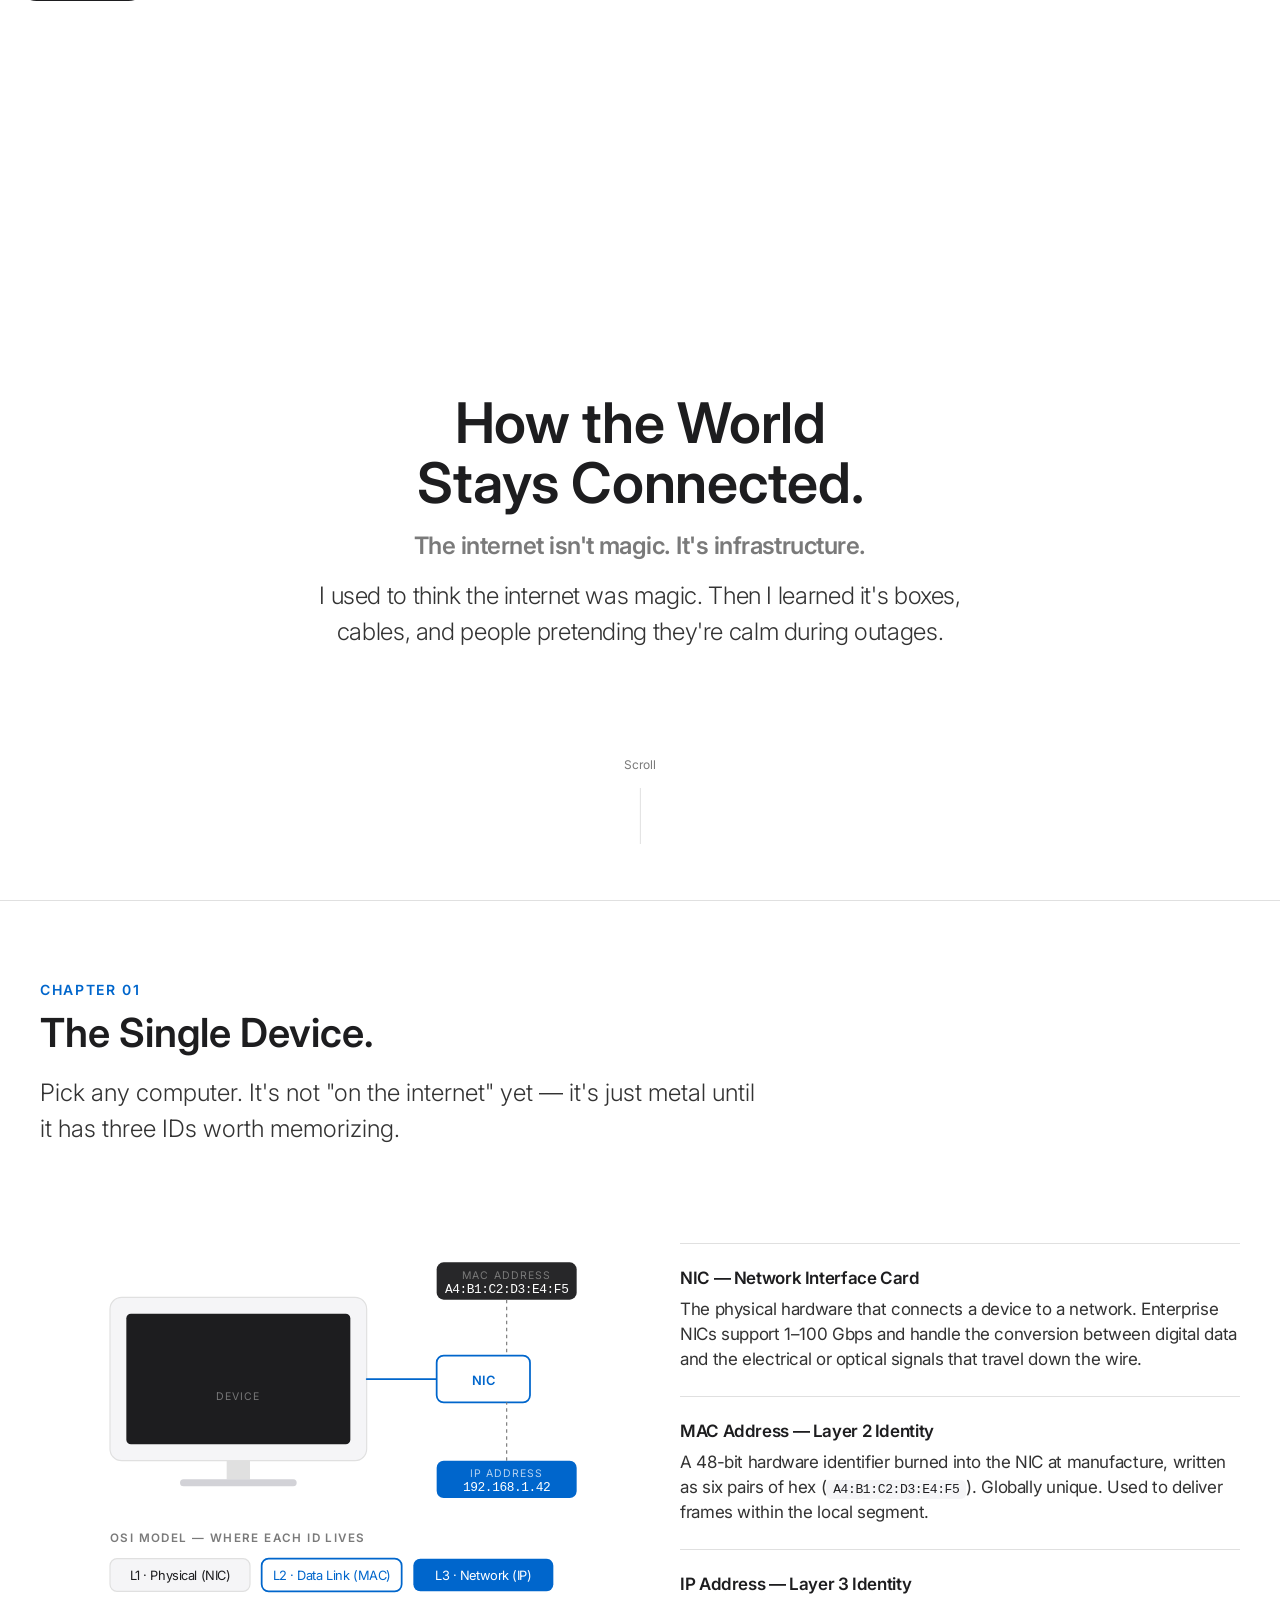
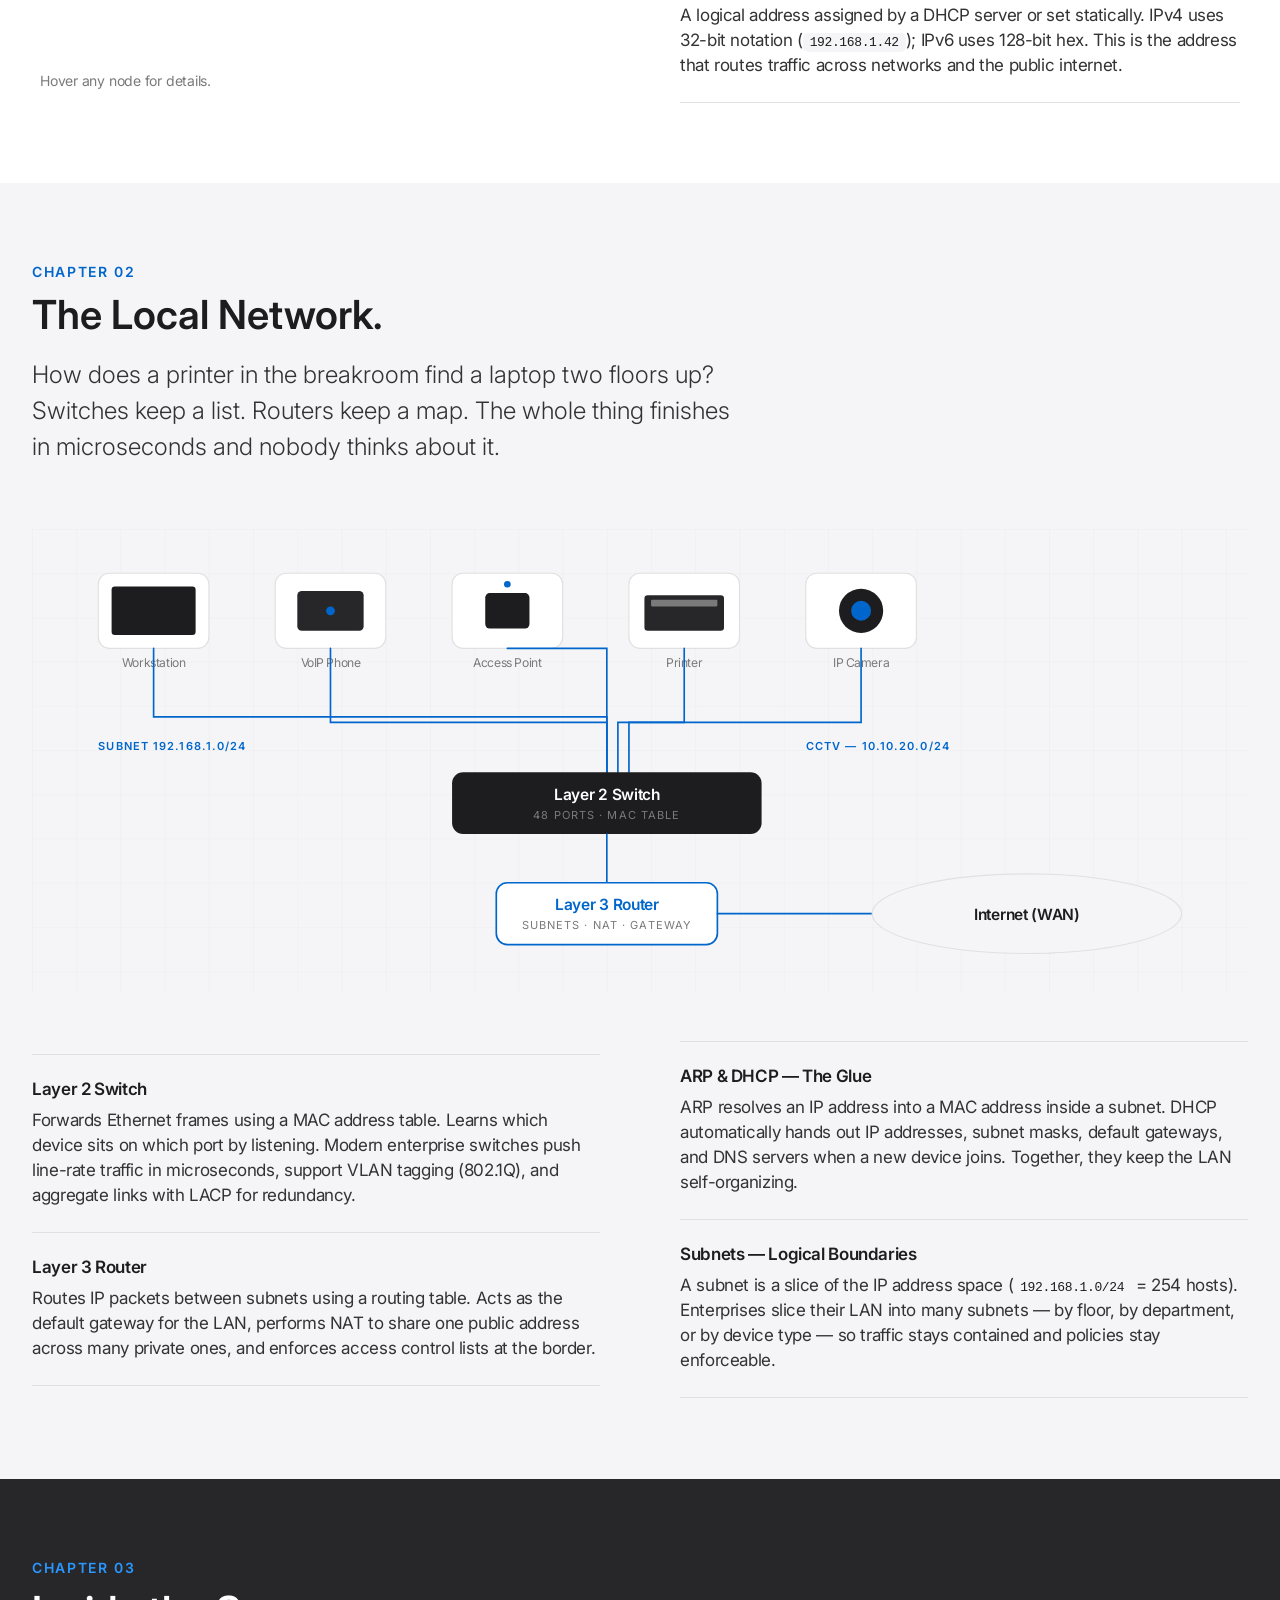
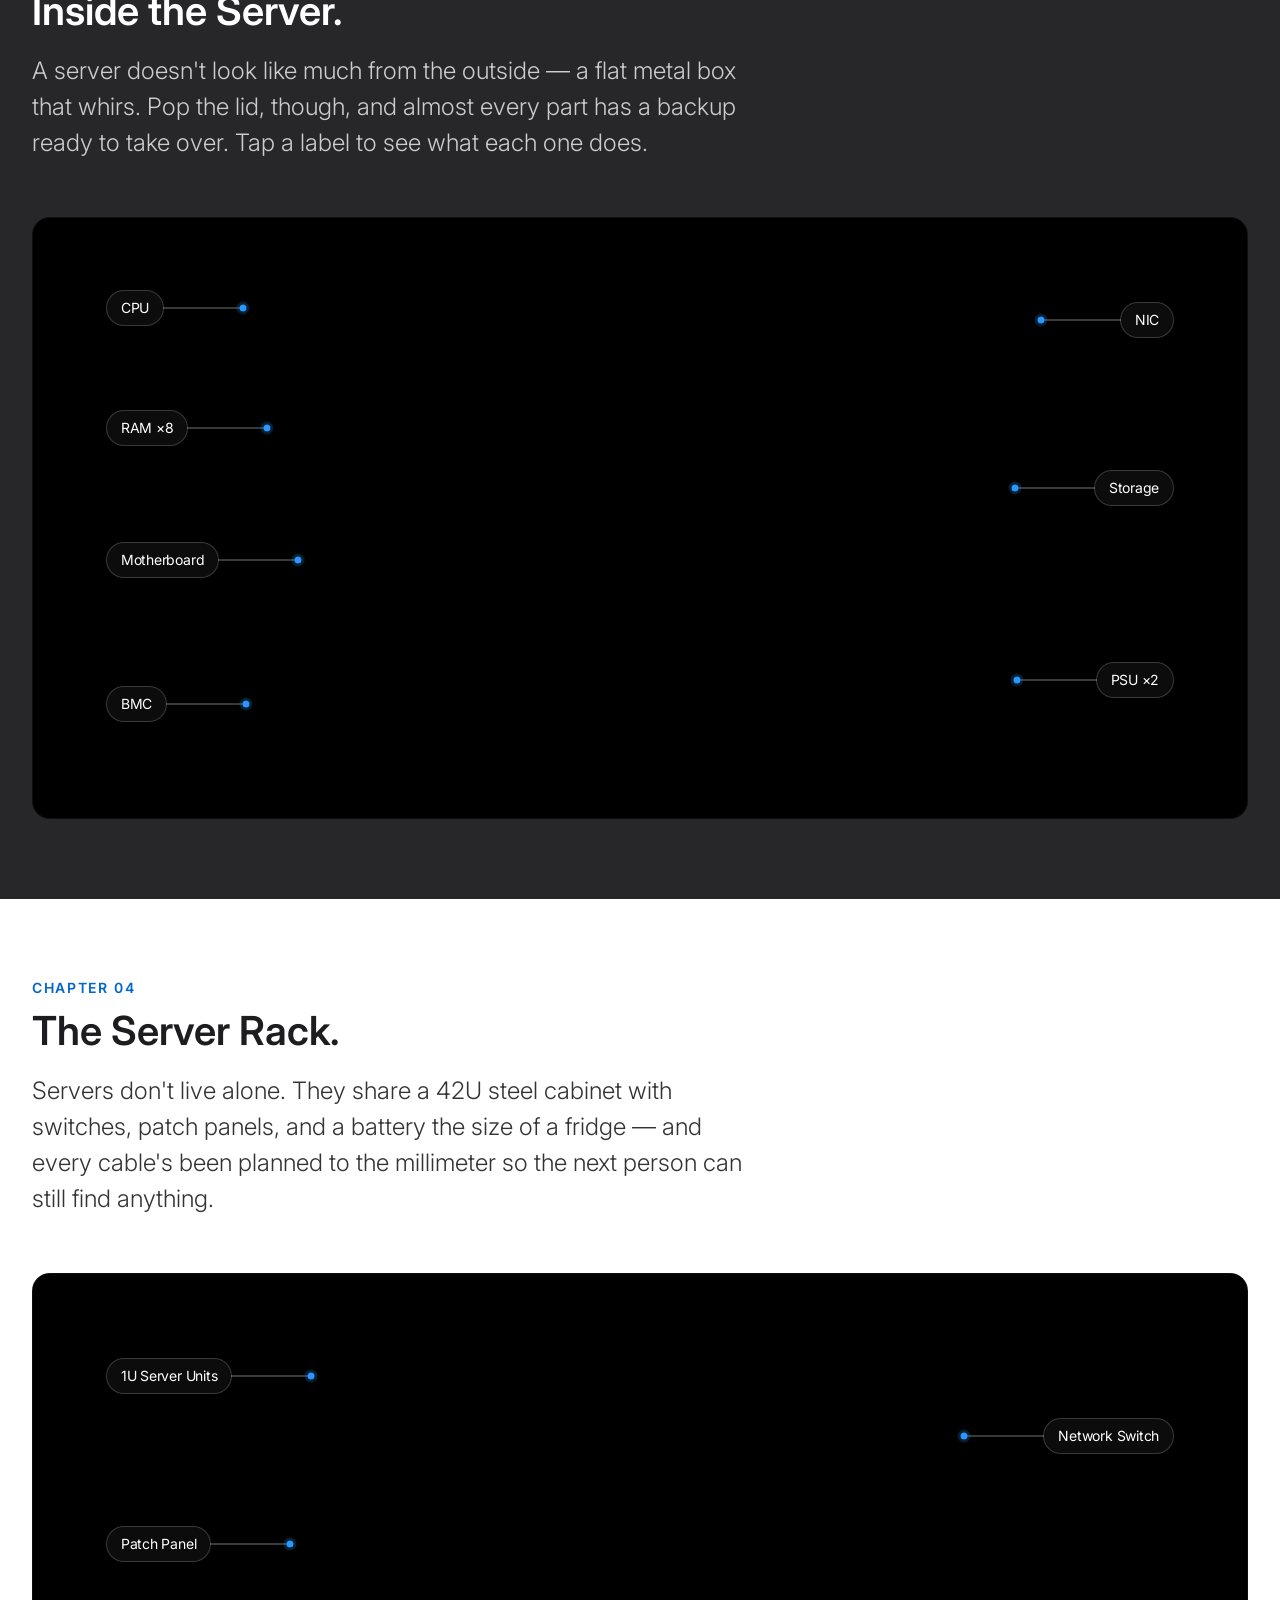
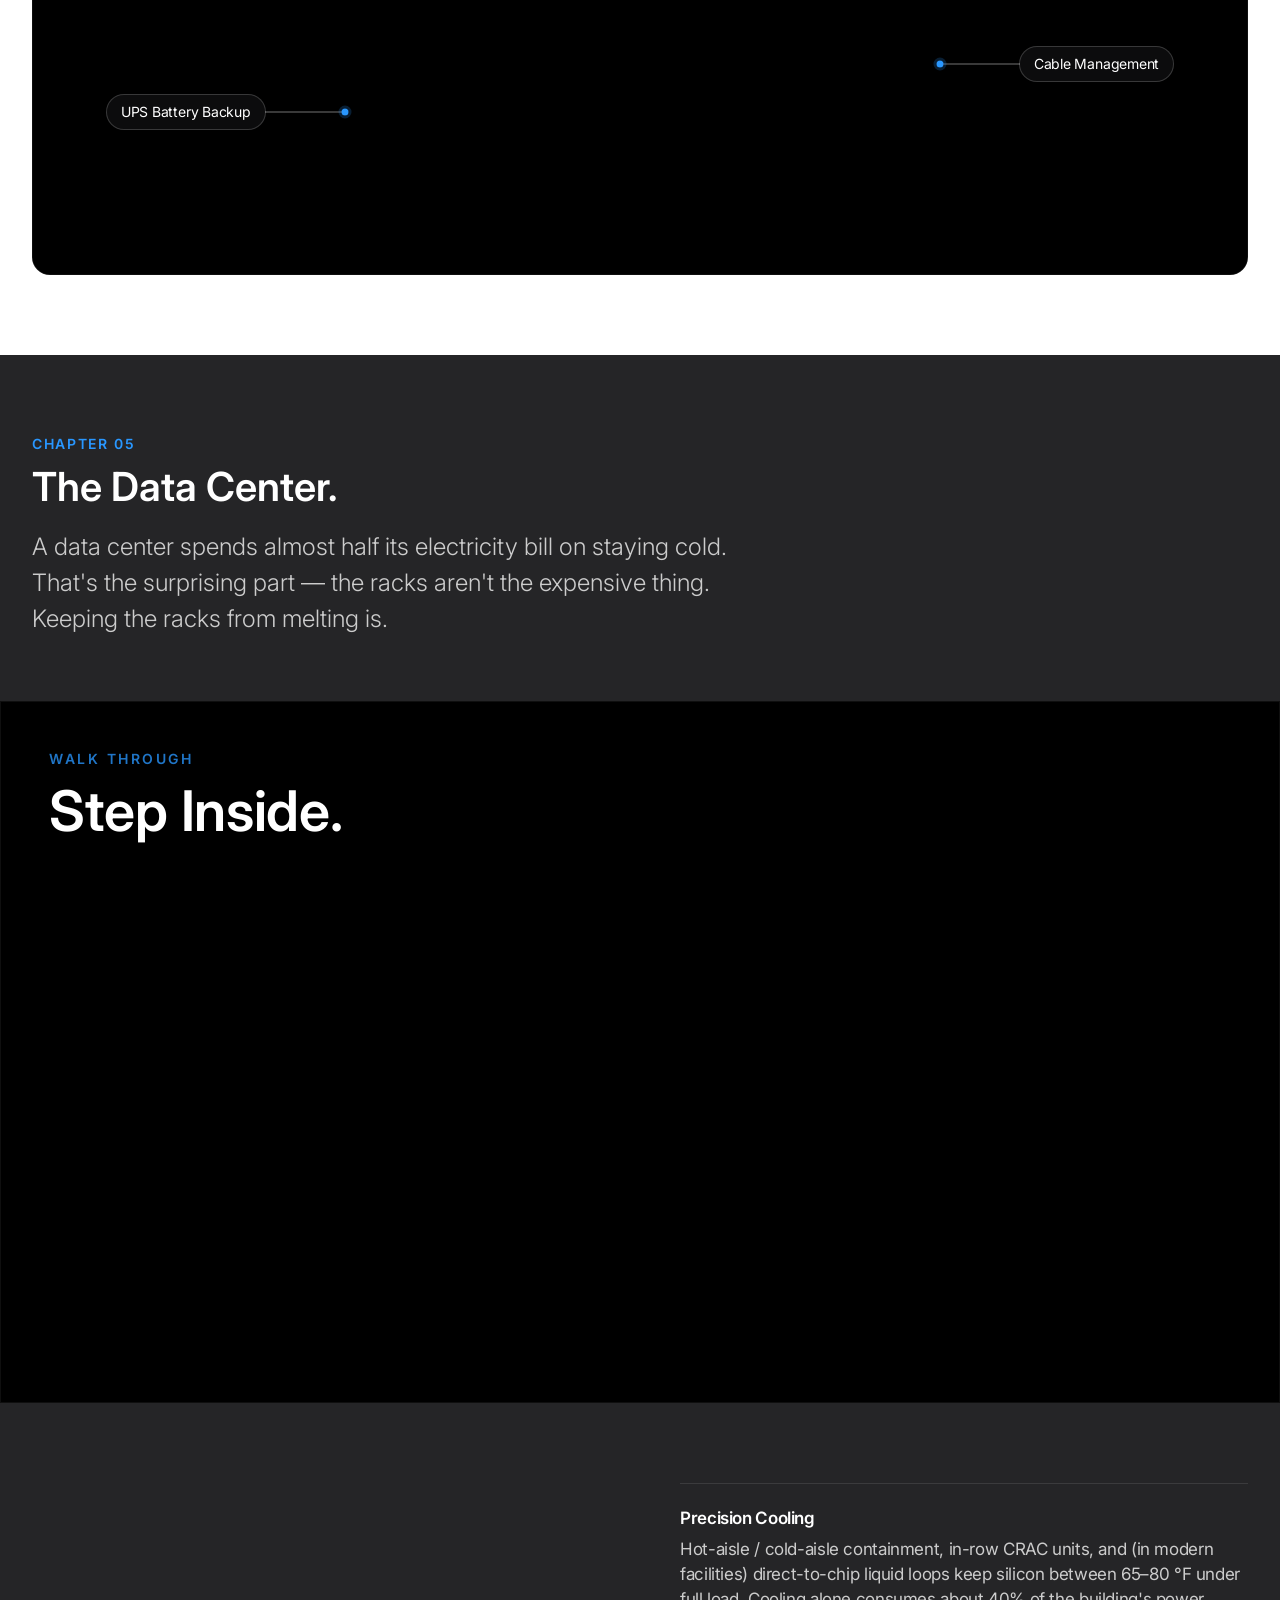
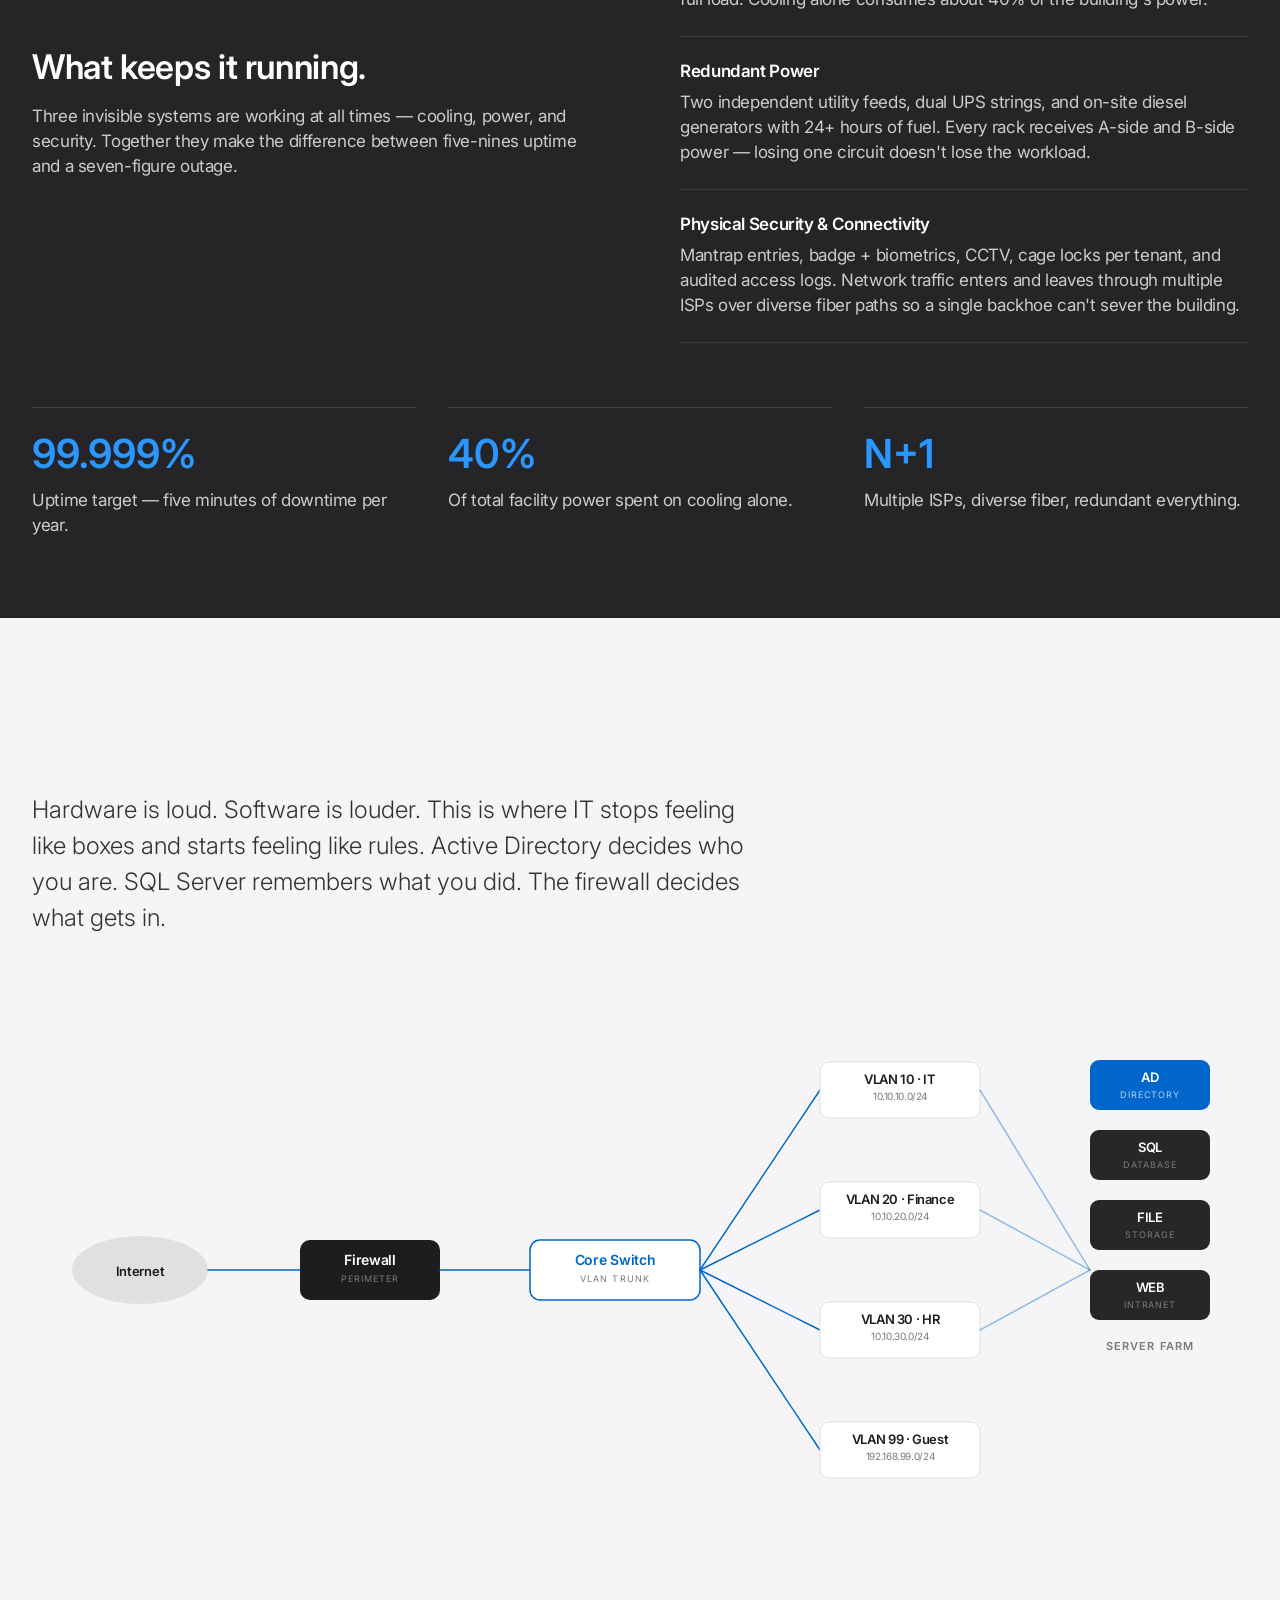
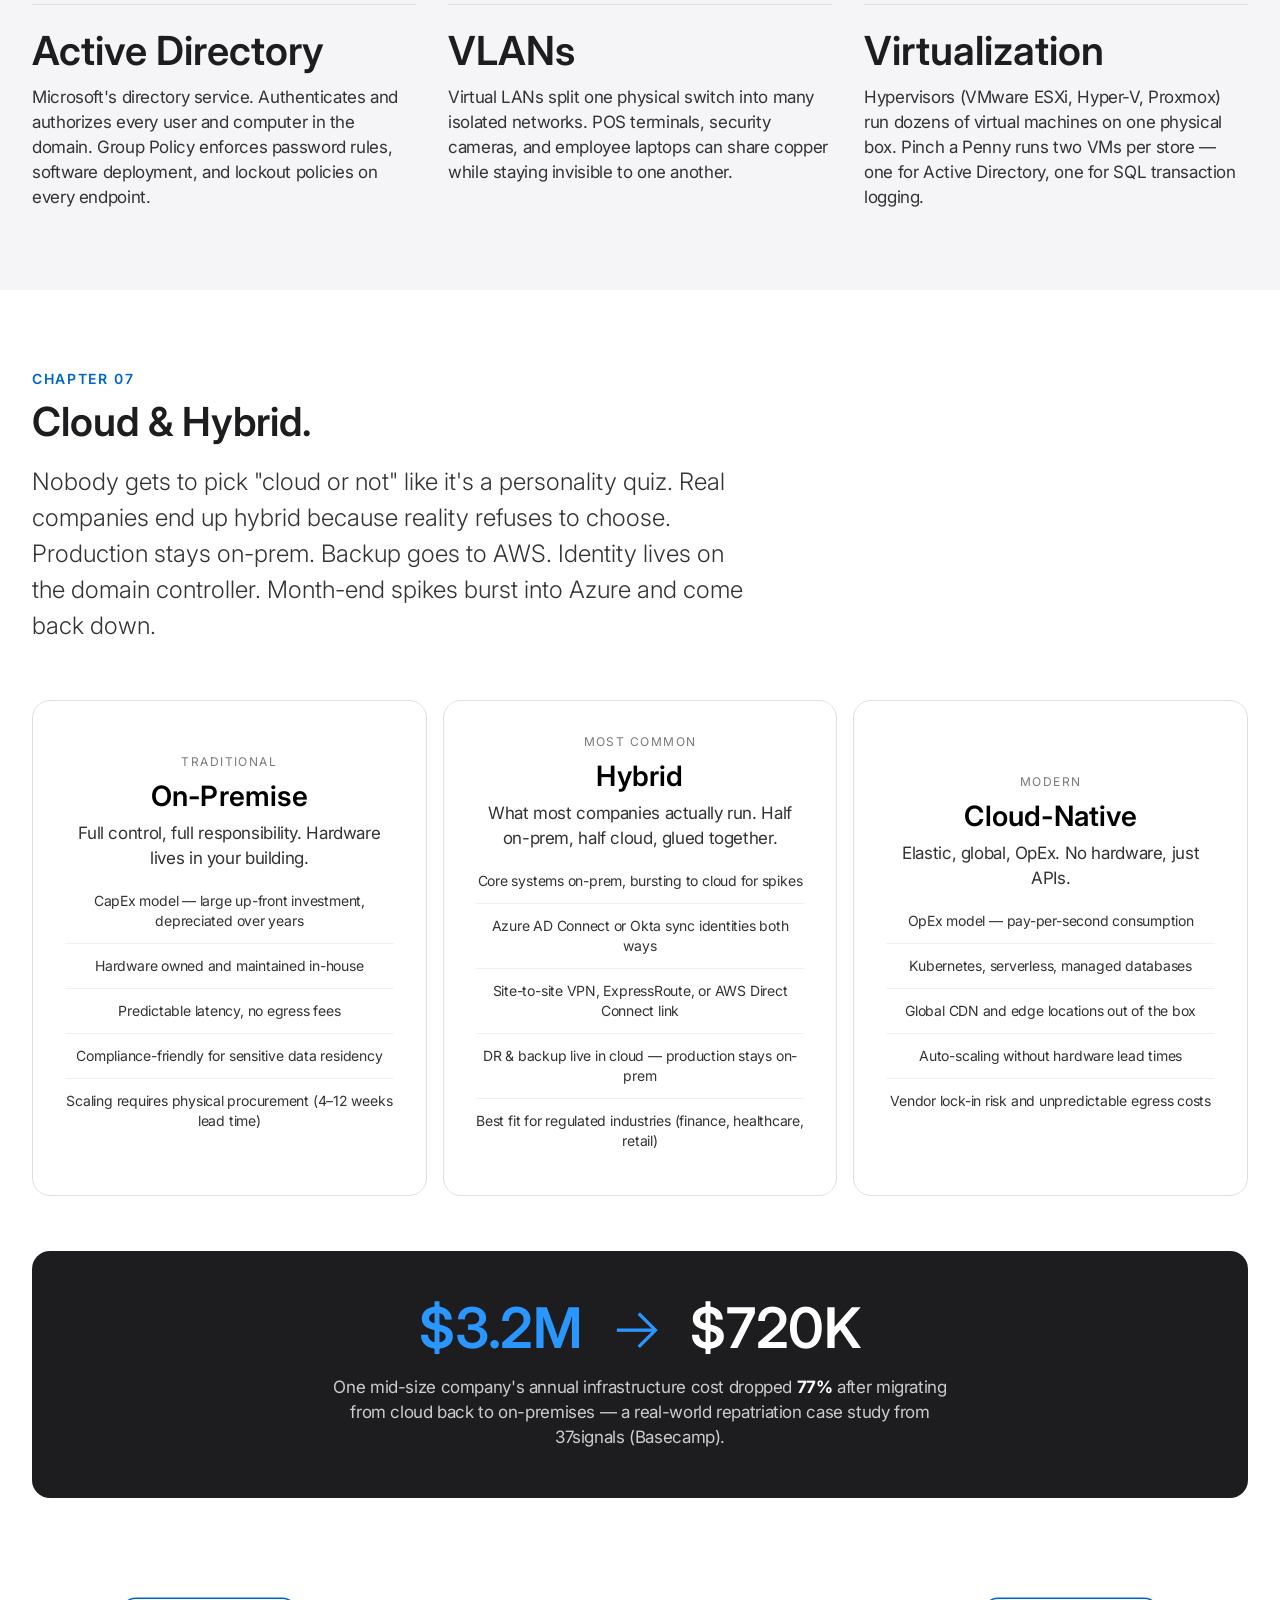
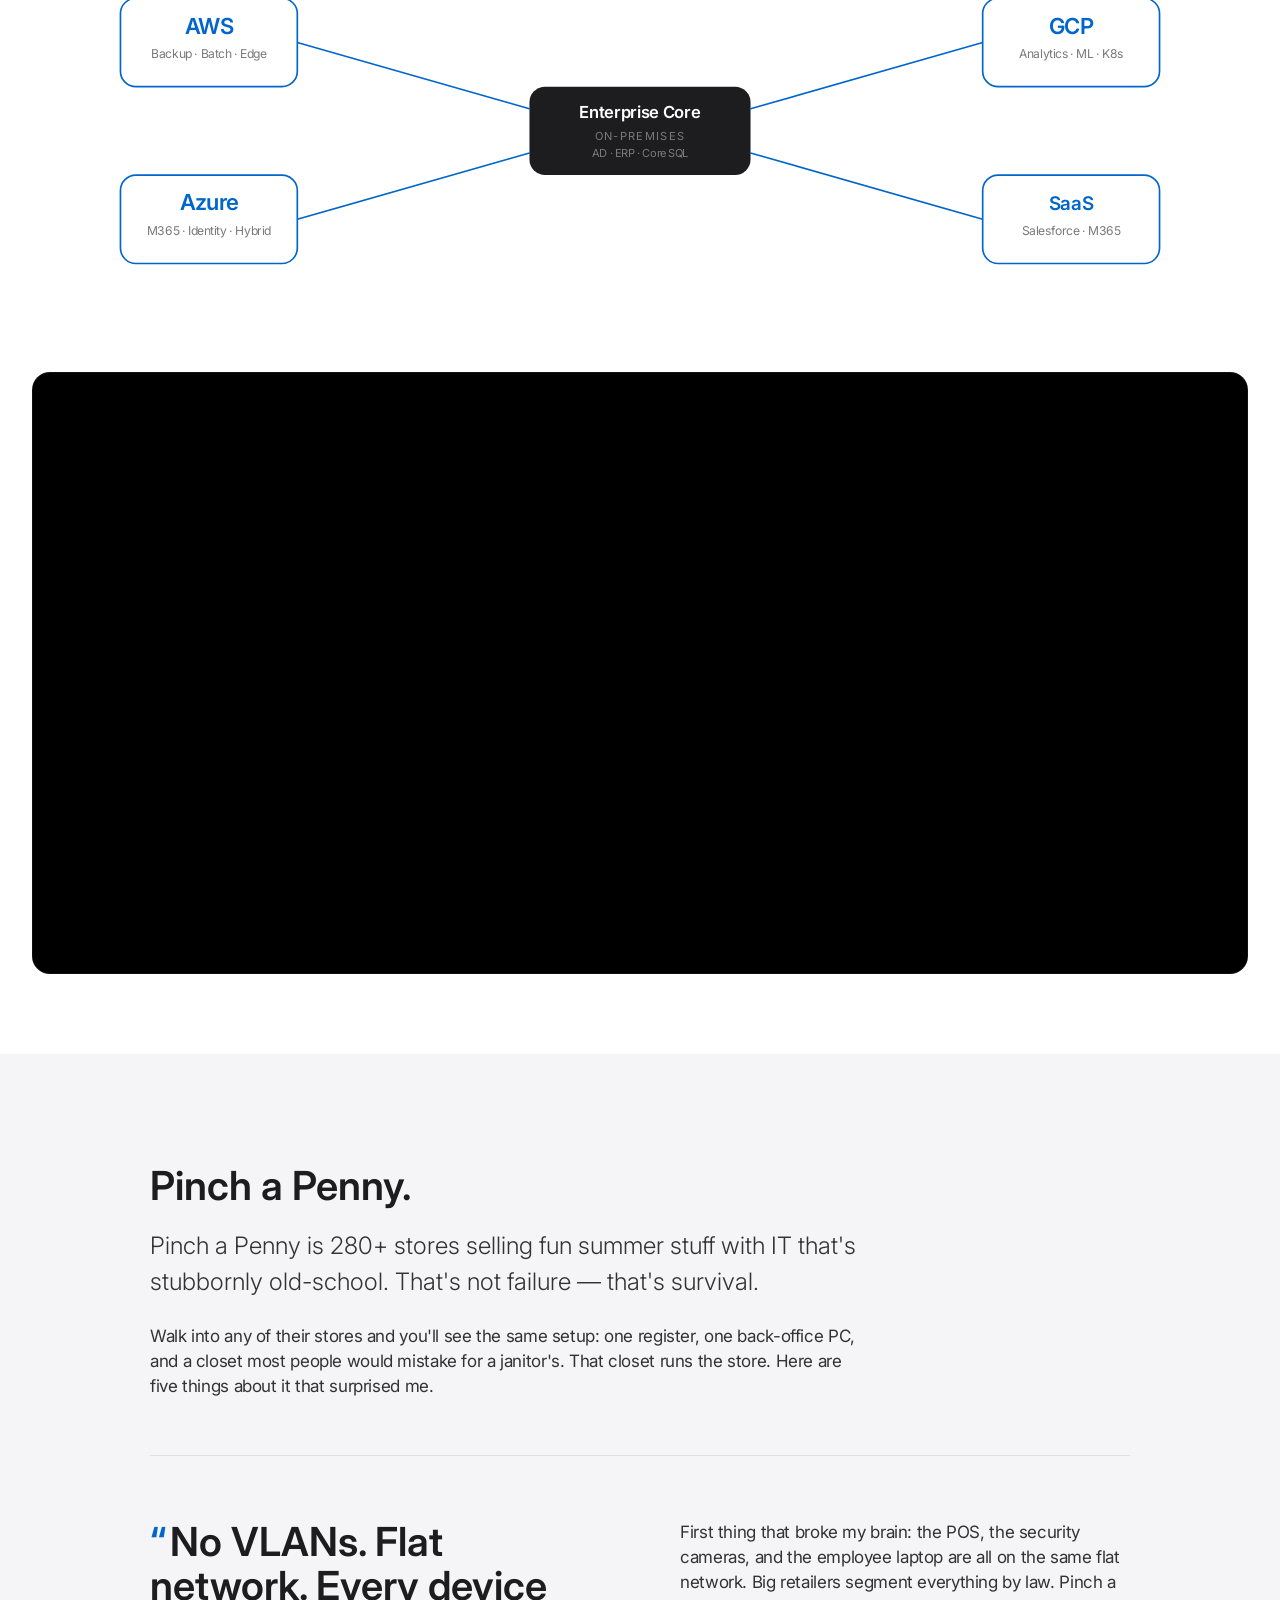
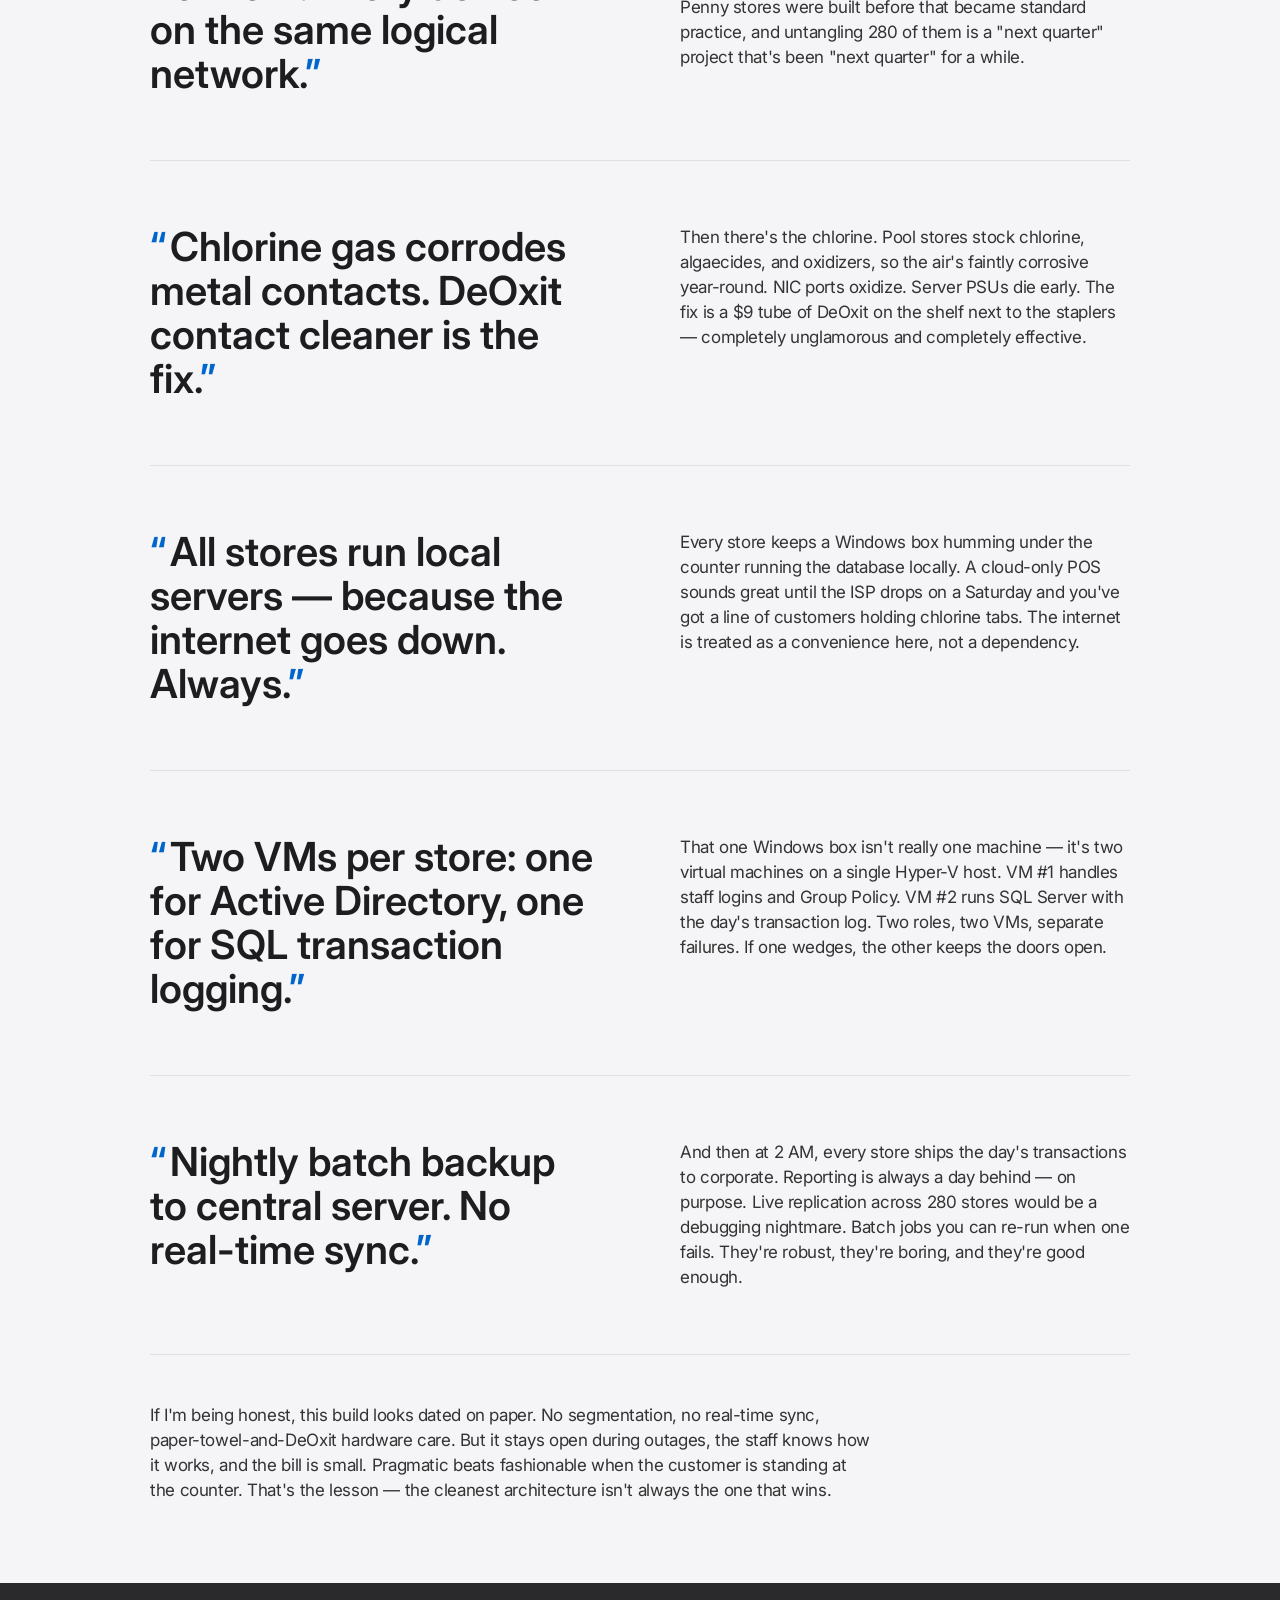
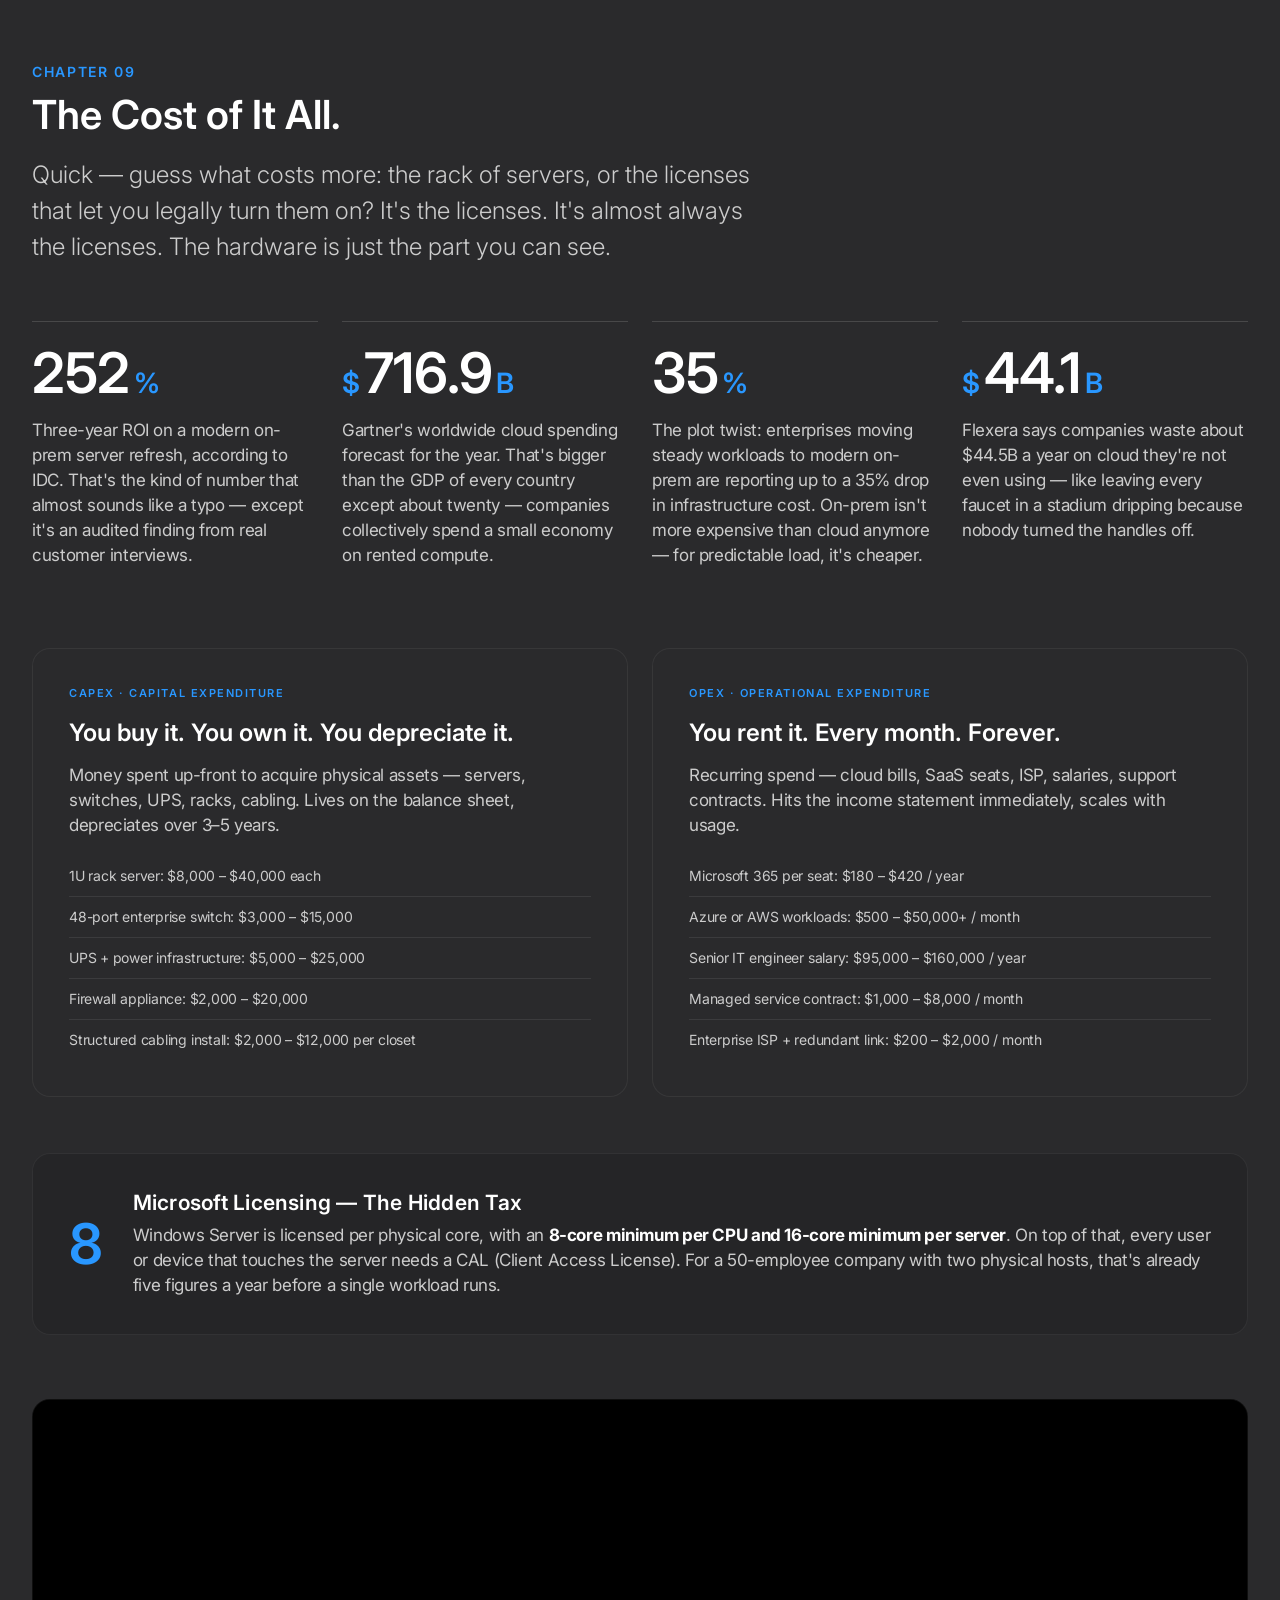
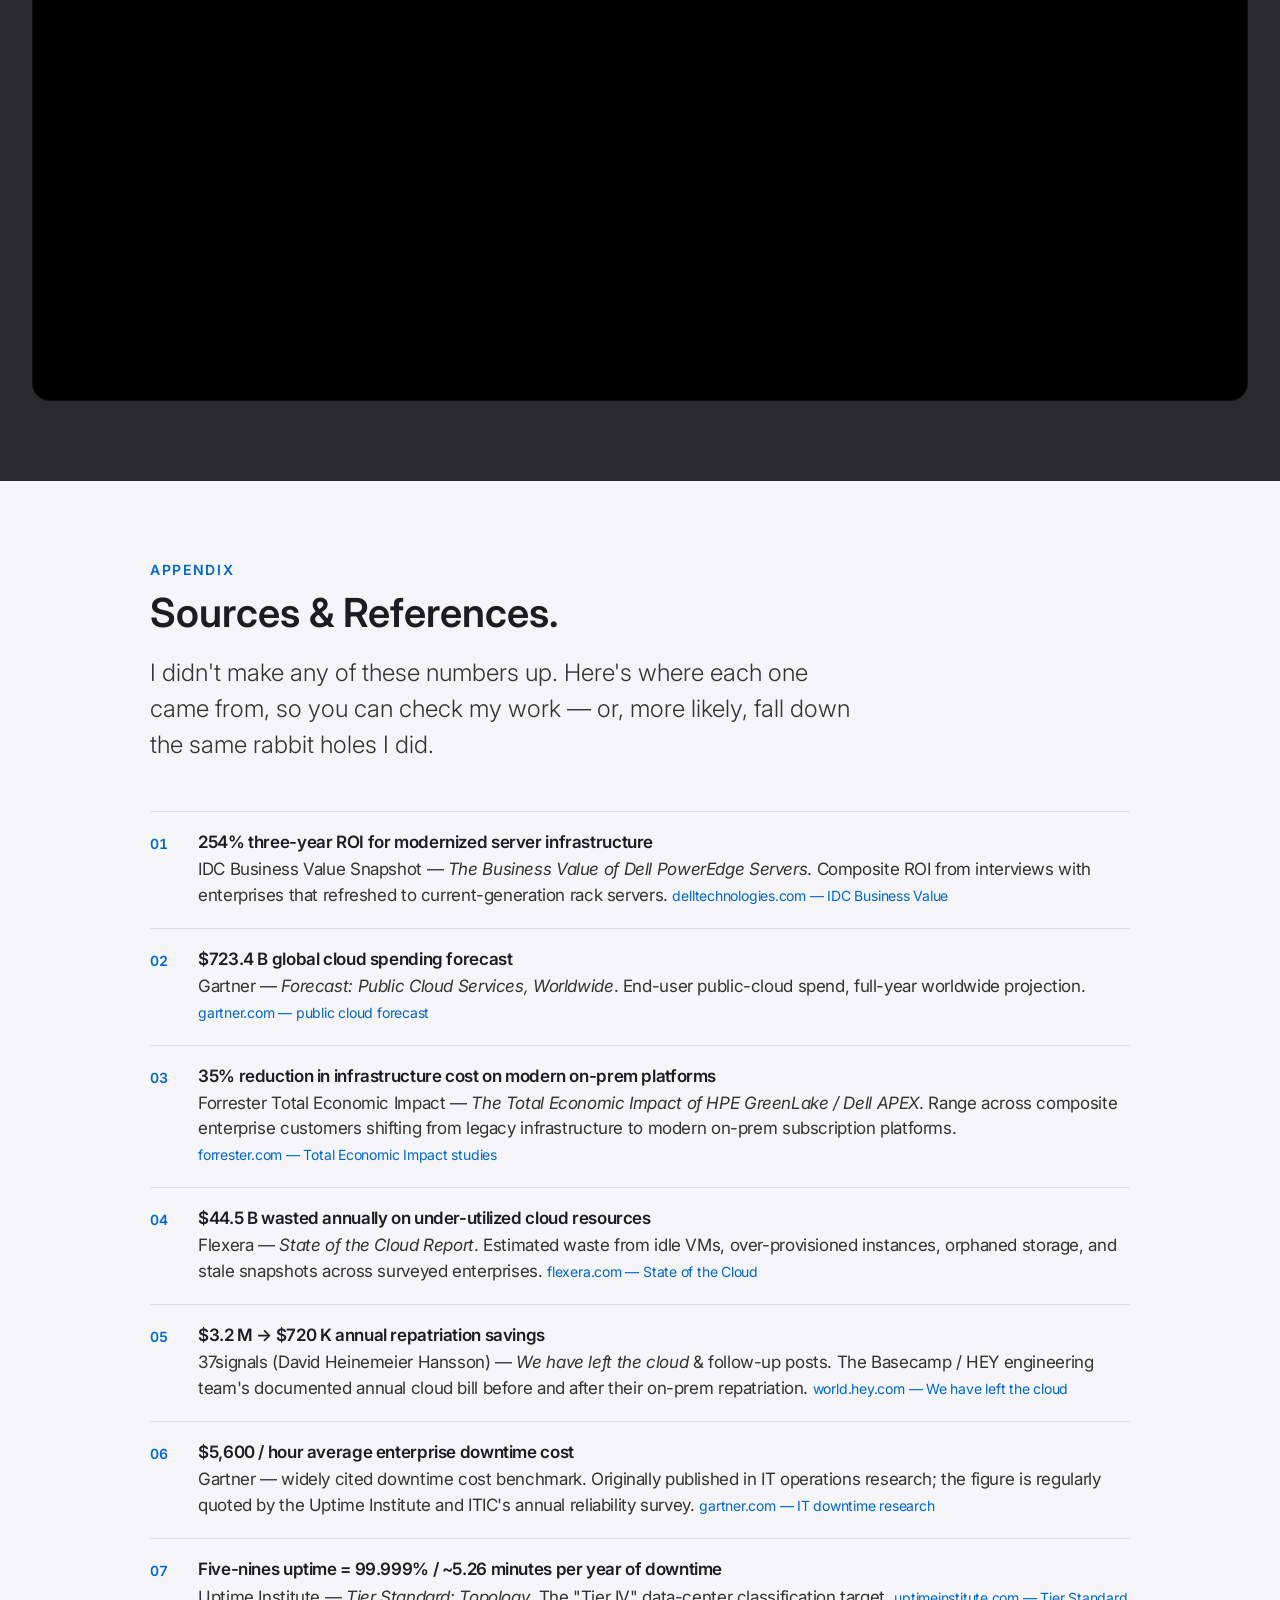
==== index.html @ 2ecd8156 "Add enterprise IT research site (static HTML) and design references Made-with: Cursor" ====
<!DOCTYPE html>
<html lang="en">
<head>
<meta charset="UTF-8">
<meta name="viewport" content="width=device-width, initial-scale=1, viewport-fit=cover">
<meta name="theme-color" content="#000000">
<meta name="description" content="The internet isn't magic. It's infrastructure — boxes, cables, and people staying calm during outages. A walk from one laptop to a hyperscale data center.">
<title>How the World Stays Connected — Enterprise IT Infrastructure</title>

<link rel="preconnect" href="https://fonts.googleapis.com">
<link rel="preconnect" href="https://fonts.gstatic.com" crossorigin>
<link href="https://fonts.googleapis.com/css2?family=Inter:wght@300;400;500;600;700&display=swap" rel="stylesheet">

<style>
/* ─────────────────────────────────────────────────────────────
   APPLE DESIGN TOKENS — sourced from APPLE-DESIGN.md
   ───────────────────────────────────────────────────────────── */
:root {
  --primary: #0066cc;
  --primary-focus: #0071e3;
  --primary-on-dark: #2997ff;

  --ink: #1d1d1f;
  --ink-muted-80: #333333;
  --ink-muted-48: #7a7a7a;
  --body-on-dark: #ffffff;
  --body-muted: #cccccc;

  --canvas: #ffffff;
  --parchment: #f5f5f7;
  --pearl: #fafafc;
  --tile-1: #272729;
  --tile-2: #2a2a2c;
  --tile-3: #252527;
  --black: #000000;
  --chip: #d2d2d7;

  --hairline: #e0e0e0;
  --divider-soft: #f0f0f0;

  --easing: cubic-bezier(0.25, 0.1, 0.25, 1);
  --product-shadow: rgba(0, 0, 0, 0.22) 3px 5px 30px 0;

  --font-display: "SF Pro Display", "Inter", system-ui, -apple-system, BlinkMacSystemFont, sans-serif;
  --font-text: "SF Pro Text", "Inter", system-ui, -apple-system, BlinkMacSystemFont, sans-serif;
  --font-mono: "SF Mono", ui-monospace, Menlo, Consolas, monospace;
}

* { box-sizing: border-box; margin: 0; padding: 0; }

html { scroll-behavior: smooth; -webkit-font-smoothing: antialiased; -moz-osx-font-smoothing: grayscale; }

body {
  font-family: var(--font-text);
  color: var(--ink);
  background: var(--canvas);
  font-size: 17px;
  font-weight: 400;
  line-height: 1.47;
  letter-spacing: -0.374px;
  text-rendering: optimizeLegibility;
  overflow-x: hidden;
}

img, svg, iframe { display: block; max-width: 100%; }
a { color: var(--primary); text-decoration: none; }
a:hover { text-decoration: underline; }
button { font: inherit; }

/* Skip link — visually hidden until keyboard focus */
.skip-link {
  position: absolute;
  top: -40px;
  left: 16px;
  background: var(--ink);
  color: #fff;
  padding: 10px 18px;
  border-radius: 9999px;
  font-size: 14px;
  font-weight: 400;
  letter-spacing: -0.224px;
  z-index: 1000;
  transition: top 200ms var(--easing);
}
.skip-link:focus {
  top: 16px;
  text-decoration: none;
  outline: 2px solid var(--primary-focus);
  outline-offset: 2px;
}

/* ─────────────────────────────────────────────────────────────
   TYPOGRAPHY — token-exact (APPLE-DESIGN.md)
   ───────────────────────────────────────────────────────────── */
.hero-display {
  font-family: var(--font-display);
  font-size: 56px;
  font-weight: 600;
  line-height: 1.07;
  letter-spacing: -0.28px;
}
@media (max-width: 1068px) { .hero-display { font-size: 48px; line-height: 1.08; } }
@media (max-width: 833px)  { .hero-display { font-size: 40px; line-height: 1.1;  } }
@media (max-width: 640px)  { .hero-display { font-size: 34px; line-height: 1.12; } }
@media (max-width: 419px)  { .hero-display { font-size: 28px; line-height: 1.14; } }

.display-lg {
  font-family: var(--font-display);
  font-size: 40px;
  font-weight: 600;
  line-height: 1.1;
  letter-spacing: 0;
}
@media (max-width: 833px) { .display-lg { font-size: 32px; line-height: 1.12; } }
@media (max-width: 640px) { .display-lg { font-size: 28px; line-height: 1.14; } }

.display-md {
  font-family: var(--font-text);
  font-size: 34px;
  font-weight: 600;
  line-height: 1.2;
  letter-spacing: -0.374px;
}
@media (max-width: 640px) { .display-md { font-size: 24px; line-height: 1.25; } }

/* Lead-airy variant — 24px / 300 / 1.5 — DESIGN.md token */
.lead {
  font-family: var(--font-display);
  font-size: 24px;
  font-weight: 300;
  line-height: 1.5;
  letter-spacing: 0;
  color: var(--ink-muted-80);
  max-width: 720px;
}
@media (max-width: 833px) { .lead { font-size: 21px; line-height: 1.47; } }
@media (max-width: 419px) { .lead { font-size: 19px; line-height: 1.45; } }
.dark .lead, .dark-2 .lead, .dark-3 .lead { color: var(--body-muted); }

/* Eyebrow — caption-strong token: 14 / 600 / 1.29 / -0.224px (uppercased) */
.eyebrow {
  font-family: var(--font-text);
  font-size: 14px;
  font-weight: 600;
  line-height: 1.29;
  letter-spacing: 0.12em;
  text-transform: uppercase;
  color: var(--primary);
}
.dark .eyebrow, .dark-2 .eyebrow, .dark-3 .eyebrow { color: var(--primary-on-dark); }

/* Body — 17px / 400 / 1.47 / -0.374px — the canonical Apple body */
.body-text { font-size: 17px; font-weight: 400; line-height: 1.47; color: var(--ink-muted-80); letter-spacing: -0.374px; }
.body-text.on-dark { color: var(--body-muted); }
.caption { font-size: 14px; font-weight: 400; line-height: 1.43; color: var(--ink-muted-48); letter-spacing: -0.224px; }

/* ─────────────────────────────────────────────────────────────
   LAYOUT
   ───────────────────────────────────────────────────────────── */
.section {
  /* {spacing.section} 80px — desktop rhythm, tightened on mobile per DESIGN.md */
  padding: 80px 32px;
  position: relative;
}
@media (max-width: 833px) { .section { padding: 64px 24px; } }
@media (max-width: 640px) { .section { padding: 48px 20px; } }
.section.parchment { background: var(--parchment); }
.section.dark { background: var(--tile-1); color: var(--body-on-dark); }
.section.dark-2 { background: var(--tile-2); color: var(--body-on-dark); }
.section.dark-3 { background: var(--tile-3); color: var(--body-on-dark); }
.section.dark .display-lg, .section.dark-2 .display-lg, .section.dark-3 .display-lg { color: var(--body-on-dark); }

.container { max-width: 1200px; margin: 0 auto; }
.container.wide { max-width: 1440px; }
.container.narrow { max-width: 980px; }

hr.hairline { border: 0; height: 1px; background: var(--hairline); margin: 0; }

/* ─────────────────────────────────────────────────────────────
   BUTTONS — Apple pill grammar
   ───────────────────────────────────────────────────────────── */
.btn-pill {
  display: inline-flex; align-items: center; gap: 8px;
  background: var(--primary);
  color: #fff;
  font-family: var(--font-text);
  font-size: 17px;
  font-weight: 400;
  letter-spacing: -0.374px;
  border: 0;
  border-radius: 9999px;
  padding: 11px 22px;
  cursor: pointer;
  transition: transform 200ms var(--easing), background 200ms var(--easing);
  text-decoration: none;
}
.btn-pill:hover { background: var(--primary-focus); text-decoration: none; }
.btn-pill:active { transform: scale(0.95); }
.btn-pill.ghost { background: transparent; color: var(--primary); border: 1px solid var(--primary); }
.btn-pill.on-dark { color: #fff; }
.btn-pill.on-dark.ghost { color: var(--primary-on-dark); border-color: var(--primary-on-dark); }

/* ─────────────────────────────────────────────────────────────
   REVEAL ANIMATIONS
   ───────────────────────────────────────────────────────────── */
.reveal {
  opacity: 0;
  transform: translateY(28px);
  transition: opacity 800ms var(--easing), transform 800ms var(--easing);
  will-change: opacity, transform;
}
.reveal.in { opacity: 1; transform: none; }
.reveal.d1 { transition-delay: 80ms; }
.reveal.d2 { transition-delay: 160ms; }
.reveal.d3 { transition-delay: 240ms; }
.reveal.d4 { transition-delay: 320ms; }
.reveal.d5 { transition-delay: 400ms; }

/* ─────────────────────────────────────────────────────────────
   HERO
   ───────────────────────────────────────────────────────────── */
.hero {
  min-height: 100vh;
  display: flex;
  flex-direction: column;
  justify-content: center;
  align-items: center;
  text-align: center;
  padding: 144px 32px 0;
  position: relative;
  background: var(--canvas);
}
@media (max-width: 833px) { .hero { padding: 112px 24px 0; } }
@media (max-width: 640px) { .hero { padding: 96px 20px 0; } }
.hero h1 { max-width: 16ch; }
.hero .tagline {
  margin-top: 18px;
  max-width: 720px;
  font-family: var(--font-display);
  font-size: 24px;
  font-weight: 600;
  line-height: 1.2;
  letter-spacing: -0.022em;
  color: var(--ink-muted-48);
}
@media (max-width: 833px) { .hero .tagline { font-size: 21px; } }
@media (max-width: 419px) { .hero .tagline { font-size: 19px; } }
.hero .subhead {
  margin-top: 18px;
  max-width: 720px;
  font-family: var(--font-display);
  font-size: 24px;
  font-weight: 300;
  line-height: 1.5;
  color: var(--ink-muted-80);
}
@media (max-width: 833px) { .hero .subhead { font-size: 21px; line-height: 1.47; } }
@media (max-width: 419px) { .hero .subhead { font-size: 19px; line-height: 1.45; } }
.hero .scroll-indicator {
  position: absolute;
  bottom: 56px;
  left: 50%;
  transform: translateX(-50%);
  display: flex;
  flex-direction: column;
  align-items: center;
  gap: 14px;
  font-family: var(--font-text);
  font-size: 12px;
  font-weight: 400;
  letter-spacing: -0.12px;
  color: var(--ink-muted-48);
}
.scroll-indicator .line {
  width: 1px;
  height: 56px;
  background: var(--hairline);
}

/* ─────────────────────────────────────────────────────────────
   GENERIC GRIDS / CARDS
   ───────────────────────────────────────────────────────────── */
.two-col {
  display: grid;
  grid-template-columns: 1fr 1fr;
  gap: 80px;
  align-items: center;
}
@media (max-width: 1068px) { .two-col { gap: 48px; } }
@media (max-width: 900px)  { .two-col { grid-template-columns: 1fr; gap: 32px; } }

.fact-list { margin-top: 32px; }
.fact-item { padding: 24px 0; border-top: 1px solid var(--hairline); }
.fact-item:last-child { border-bottom: 1px solid var(--hairline); }
.fact-item h4 {
  font-family: var(--font-text);
  font-size: 17px;
  font-weight: 600;
  line-height: 1.24;
  letter-spacing: -0.374px;
  margin-bottom: 8px;
}
.fact-item p {
  font-size: 17px;
  font-weight: 400;
  line-height: 1.47;
  letter-spacing: -0.374px;
  color: var(--ink-muted-80);
}
.section.dark .fact-item, .section.dark-2 .fact-item, .section.dark-3 .fact-item { border-color: rgba(255,255,255,0.10); }
.section.dark .fact-item p, .section.dark-2 .fact-item p, .section.dark-3 .fact-item p { color: var(--body-muted); }
.fact-item code {
  font-family: var(--font-mono);
  font-size: 13px;
  background: var(--parchment);
  padding: 2px 7px;
  border-radius: 5px;
  color: var(--ink);
}

/* ─────────────────────────────────────────────────────────────
   SVG DIAGRAMS
   ───────────────────────────────────────────────────────────── */
.diagram-wrap {
  position: relative;
  width: 100%;
  margin-top: 16px;
}
.diagram-wrap svg { width: 100%; height: auto; max-height: 540px; }

.node {
  cursor: pointer;
}

/* Flow lines: draw-once on reveal, then static. No persistent motion. */
.flow-line {
  fill: none;
  stroke: var(--primary);
  stroke-width: 1.5;
  stroke-linecap: round;
  stroke-dasharray: 1400;
  stroke-dashoffset: 1400;
  transition: stroke-dashoffset 1600ms var(--easing);
}
.reveal.in .flow-line { stroke-dashoffset: 0; }
.flow-line.dim { opacity: 0.4; }
.section.dark .flow-line,
.section.dark-2 .flow-line,
.section.dark-3 .flow-line { stroke: var(--primary-on-dark); }

/* Tooltip — hairline border, no decorative shadow (DESIGN.md: shadows are reserved for product imagery) */
.tooltip {
  position: fixed;
  z-index: 300;
  background: var(--ink);
  color: #fff;
  padding: 12px 16px;
  border-radius: 11px;
  border: 1px solid rgba(255, 255, 255, 0.08);
  font-size: 14px;
  line-height: 1.43;
  letter-spacing: -0.224px;
  max-width: 280px;
  opacity: 0;
  transform: translateY(8px);
  transition: opacity 200ms var(--easing), transform 200ms var(--easing);
}
.tooltip:not(.pinned) { pointer-events: none; }
.tooltip.show { opacity: 1; transform: none; }
.tooltip .pin-close {
  display: none;
  position: absolute;
  top: 6px;
  right: 6px;
  width: 22px;
  height: 22px;
  border-radius: 50%;
  background: rgba(255, 255, 255, 0.12);
  color: #fff;
  border: 0;
  cursor: pointer;
  font-size: 14px;
  line-height: 1;
  padding: 0;
}
.tooltip.pinned { padding-right: 36px; }
.tooltip.pinned .pin-close { display: inline-flex; align-items: center; justify-content: center; }
.tooltip strong {
  display: block;
  color: var(--primary-on-dark);
  font-size: 11px;
  text-transform: uppercase;
  letter-spacing: 0.08em;
  margin-bottom: 6px;
  font-weight: 600;
}

/* ─────────────────────────────────────────────────────────────
   SKETCHFAB EMBED + APPLE CALLOUTS
   ───────────────────────────────────────────────────────────── */
.model-stage {
  position: relative;
  margin-top: 56px;
  background: var(--black);
  border-radius: 18px;
  overflow: hidden;
  border: 1px solid rgba(255,255,255,0.06);
}
.model-stage.full-bleed {
  border-radius: 0;
  margin-left: calc(50% - 50vw);
  margin-right: calc(50% - 50vw);
  width: 100vw;
}
.model-stage iframe {
  width: 100%;
  border: 0;
  display: block;
  background: var(--black);
}
.model-stage[data-h="600"] iframe { height: 600px; }
.model-stage[data-h="700"] iframe { height: 700px; }
@media (max-width: 720px) {
  .model-stage[data-h="600"] iframe { height: 420px; }
  .model-stage[data-h="700"] iframe { height: 480px; }
}

/* Apple-style callout labels — frosted glass, thin connector line */
.callout {
  position: absolute;
  background: rgba(20, 20, 22, 0.62);
  -webkit-backdrop-filter: blur(20px) saturate(180%);
  backdrop-filter: blur(20px) saturate(180%);
  color: #fff;
  border: 1px solid rgba(255, 255, 255, 0.18);
  padding: 8px 14px;
  border-radius: 9999px;
  font-family: var(--font-text);
  font-size: 14px;
  font-weight: 400;
  line-height: 1.29;
  letter-spacing: -0.224px;
  cursor: pointer;
  transition: background 250ms var(--easing), border-color 250ms var(--easing);
  white-space: nowrap;
  z-index: 5;
  user-select: none;
}
.callout:hover {
  background: rgba(0, 102, 204, 0.85);
  border-color: rgba(255,255,255,0.35);
}
.callout:active { transform: scale(0.95); }

/* Connector line + dot — directional variants */
.callout::before {
  content: '';
  position: absolute;
  background: rgba(255, 255, 255, 0.45);
  pointer-events: none;
}
.callout::after {
  content: '';
  position: absolute;
  width: 7px;
  height: 7px;
  border-radius: 50%;
  background: var(--primary-on-dark);
  outline: 3px solid rgba(41, 151, 255, 0.20);
  pointer-events: none;
}
.callout.left::before  { right: 100%; top: 50%; width: 80px; height: 1px; transform: translateY(-50%); }
.callout.left::after   { right: calc(100% + 80px); top: 50%; transform: translate(50%, -50%); }
.callout.right::before { left: 100%; top: 50%; width: 80px; height: 1px; transform: translateY(-50%); }
.callout.right::after  { left: calc(100% + 80px); top: 50%; transform: translate(-50%, -50%); }
.callout.up::before    { left: 50%; bottom: 100%; width: 1px; height: 56px; transform: translateX(-50%); }
.callout.up::after     { left: 50%; bottom: calc(100% + 56px); transform: translate(-50%, 50%); }
.callout.down::before  { left: 50%; top: 100%; width: 1px; height: 56px; transform: translateX(-50%); }
.callout.down::after   { left: 50%; top: calc(100% + 56px); transform: translate(-50%, -50%); }

@media (max-width: 720px) {
  .callout { display: none; }
}

/* Mobile callouts — show as a chip list below the embed on small screens */
.mobile-callouts {
  display: none;
  flex-wrap: wrap;
  gap: 8px;
  margin-top: 16px;
}
.mobile-callouts button {
  background: rgba(255,255,255,0.08);
  color: #fff;
  border: 1px solid rgba(255,255,255,0.12);
  border-radius: 9999px;
  padding: 8px 14px;
  font-size: 14px;
  font-weight: 400;
  line-height: 1.29;
  letter-spacing: -0.224px;
  cursor: pointer;
}
.section:not(.dark):not(.dark-2):not(.dark-3) .mobile-callouts button {
  background: var(--parchment);
  color: var(--ink);
  border-color: var(--hairline);
}
@media (max-width: 720px) {
  .mobile-callouts { display: flex; }
}

/* ─────────────────────────────────────────────────────────────
   SLIDE-IN INFO CARD
   ───────────────────────────────────────────────────────────── */
.info-scrim {
  position: fixed;
  inset: 0;
  background: rgba(0,0,0,0.42);
  opacity: 0;
  pointer-events: none;
  transition: opacity 320ms var(--easing);
  z-index: 200;
  -webkit-backdrop-filter: blur(2px);
  backdrop-filter: blur(2px);
}
.info-scrim.show { opacity: 1; pointer-events: auto; }

.info-card {
  position: fixed;
  top: 0;
  right: 0;
  width: min(460px, 100%);
  height: 100vh;
  background: #fff;
  border-left: 1px solid var(--hairline);
  transform: translateX(100%);
  transition: transform 520ms var(--easing);
  padding: 88px 44px 48px;
  overflow-y: auto;
  z-index: 201;
}
.info-card.show { transform: none; }
.info-card .close {
  position: absolute;
  top: 24px;
  right: 24px;
  width: 38px;
  height: 38px;
  border-radius: 50%;
  background: var(--parchment);
  border: 0;
  cursor: pointer;
  font-size: 22px;
  color: var(--ink);
  display: flex;
  align-items: center;
  justify-content: center;
  line-height: 1;
  transition: transform 200ms var(--easing), background 200ms var(--easing);
}
.info-card .close:hover { background: var(--hairline); }
.info-card .close:active { transform: scale(0.92); }
.info-card .eyebrow { color: var(--primary); margin-bottom: 14px; display: block; }
.info-card h3 {
  font-family: var(--font-display);
  font-size: 32px;
  font-weight: 600;
  line-height: 1.1;
  letter-spacing: -0.025em;
  margin-bottom: 16px;
}
.info-card .lead-card {
  font-family: var(--font-display);
  font-size: 21px;
  font-weight: 600;
  line-height: 1.19;
  letter-spacing: 0.231px;
  color: var(--ink-muted-80);
  margin-bottom: 24px;
}
.info-card p { color: var(--ink-muted-80); font-size: 17px; line-height: 1.47; margin-bottom: 14px; letter-spacing: -0.374px; }
.info-card .spec {
  margin-top: 24px;
  padding-top: 20px;
  border-top: 1px solid var(--hairline);
  font-family: var(--font-text);
  font-size: 12px;
  font-weight: 400;
  line-height: 1.3;
  color: var(--ink-muted-48);
  letter-spacing: 0.06em;
  text-transform: uppercase;
}

/* ─────────────────────────────────────────────────────────────
   STEP INSIDE OVERLAY (data center)
   ───────────────────────────────────────────────────────────── */
.step-inside-headline {
  position: absolute;
  top: 48px;
  left: 48px;
  color: #fff;
  font-family: var(--font-display);
  font-size: 56px;
  font-weight: 600;
  line-height: 1.07;
  letter-spacing: -0.28px;
  pointer-events: none;
  text-shadow: 0 2px 30px rgba(0,0,0,0.5), 0 0 80px rgba(0,0,0,0.3);
  z-index: 4;
}
@media (max-width: 833px) { .step-inside-headline { top: 32px; left: 24px; font-size: 40px; line-height: 1.1; } }
@media (max-width: 640px) { .step-inside-headline { font-size: 32px; line-height: 1.12; } }
.step-inside-headline .kicker {
  display: block;
  font-family: var(--font-text);
  font-size: 14px;
  font-weight: 600;
  line-height: 1.29;
  letter-spacing: 0.18em;
  text-transform: uppercase;
  opacity: 0.78;
  margin-bottom: 14px;
  color: var(--primary-on-dark);
}

/* ─────────────────────────────────────────────────────────────
   STAT CALLOUTS (data center, hero stats etc.)
   ───────────────────────────────────────────────────────────── */
.stats-row {
  display: grid;
  grid-template-columns: repeat(3, 1fr);
  gap: 32px;
  margin-top: 64px;
}
.stat-card { border-top: 1px solid var(--hairline); padding-top: 24px; }
.stat-card .num {
  font-family: var(--font-display);
  font-size: 40px;
  font-weight: 600;
  line-height: 1.1;
  letter-spacing: 0;
  color: var(--primary);
}
@media (max-width: 833px) { .stat-card .num { font-size: 32px; line-height: 1.12; } }
.stat-card .lbl { margin-top: 12px; font-size: 17px; line-height: 1.47; letter-spacing: -0.374px; color: var(--ink-muted-80); }
.section.dark .stat-card, .section.dark-2 .stat-card, .section.dark-3 .stat-card { border-top-color: rgba(255,255,255,0.14); }
.section.dark .stat-card .num, .section.dark-2 .stat-card .num, .section.dark-3 .stat-card .num { color: var(--primary-on-dark); }
.section.dark .stat-card .lbl, .section.dark-2 .stat-card .lbl, .section.dark-3 .stat-card .lbl { color: var(--body-muted); }
@media (max-width: 760px) { .stats-row { grid-template-columns: 1fr; gap: 18px; } }

/* ─────────────────────────────────────────────────────────────
   CLOUD COMPARISON
   ───────────────────────────────────────────────────────────── */
.cloud-grid {
  display: grid;
  grid-template-columns: 1fr 1fr 1fr;
  gap: 16px;
  margin-top: 56px;
}
@media (max-width: 900px) { .cloud-grid { grid-template-columns: 1fr; } }

.cloud-col {
  background: #fff;
  border: 1px solid var(--hairline);
  border-radius: 18px;
  padding: 32px;
  cursor: pointer;
  transition: transform 400ms var(--easing), border-color 400ms var(--easing), background 400ms var(--easing), opacity 400ms var(--easing);
  position: relative;
}
.cloud-col h3 { font-family: var(--font-display); font-size: 28px; font-weight: 600; line-height: 1.14; letter-spacing: 0.196px; }
.cloud-col .tag { font-size: 12px; color: var(--ink-muted-48); text-transform: uppercase; letter-spacing: 0.12em; display: block; margin-bottom: 10px; font-weight: 400; }
.cloud-col p.summary { margin-top: 8px; color: var(--ink-muted-80); font-size: 17px; line-height: 1.47; letter-spacing: -0.374px; }
.cloud-col ul { list-style: none; padding: 0; margin: 20px 0 0; }
.cloud-col li { padding: 12px 0; border-top: 1px solid var(--divider-soft); font-size: 14px; line-height: 1.43; letter-spacing: -0.224px; color: var(--ink-muted-80); }
.cloud-col li:first-child { border-top: 0; padding-top: 0; }
.cloud-grid.has-active .cloud-col:not(.active) { opacity: 0.45; transform: scale(0.97); }
.cloud-col.active { border-color: var(--primary); background: var(--pearl); }

/* Cost callout */
.cost-callout {
  margin-top: 56px;
  padding: 48px;
  background: var(--ink);
  color: #fff;
  border-radius: 18px;
  text-align: center;
}
.cost-callout .num {
  font-family: var(--font-display);
  font-size: 56px;
  font-weight: 600;
  line-height: 1.07;
  letter-spacing: -0.28px;
  color: #fff;
}
@media (max-width: 833px) { .cost-callout .num { font-size: 40px; line-height: 1.1; } }
@media (max-width: 640px) { .cost-callout .num { font-size: 32px; line-height: 1.12; } }
.cost-callout .num .arrow { color: var(--primary-on-dark); margin: 0 16px; font-weight: 300; }
.cost-callout .lbl { margin-top: 16px; color: var(--body-muted); font-size: 17px; line-height: 1.47; letter-spacing: -0.374px; max-width: 640px; margin-left: auto; margin-right: auto; }

/* Multi-cloud diagram */
.multicloud-diagram { margin-top: 56px; }
.multicloud-diagram svg { width: 100%; height: auto; max-height: 360px; }

/* ─────────────────────────────────────────────────────────────
   PINCH A PENNY CASE STUDY
   ───────────────────────────────────────────────────────────── */
.section.case { background: var(--parchment); }
.case-feature { margin-top: 56px; }
.pq-quote-block {
  display: grid;
  grid-template-columns: 1fr 1fr;
  gap: 80px;
  align-items: start;
  padding: 64px 0;
  border-top: 1px solid var(--hairline);
}
@media (max-width: 1068px) { .pq-quote-block { gap: 48px; padding: 48px 0; } }
.pq-quote-block:last-child { border-bottom: 1px solid var(--hairline); }
@media (max-width: 800px) { .pq-quote-block { grid-template-columns: 1fr; gap: 16px; padding: 40px 0; } }
.pq-quote {
  font-family: var(--font-display);
  font-size: 40px;
  font-weight: 600;
  line-height: 1.1;
  letter-spacing: 0;
  color: var(--ink);
}
@media (max-width: 833px) { .pq-quote { font-size: 32px; line-height: 1.12; } }
@media (max-width: 640px) { .pq-quote { font-size: 28px; line-height: 1.14; } }
.pq-quote::before { content: '“'; color: var(--primary); margin-right: 4px; }
.pq-quote::after { content: '”'; color: var(--primary); }
.pq-body { font-size: 17px; line-height: 1.47; color: var(--ink-muted-80); letter-spacing: -0.374px; }

/* ─────────────────────────────────────────────────────────────
   COST COUNTERS / CAPEX-OPEX / LICENSING
   ───────────────────────────────────────────────────────────── */
.counter-grid {
  display: grid;
  grid-template-columns: repeat(4, 1fr);
  gap: 24px;
  margin-top: 56px;
}
@media (max-width: 1024px) { .counter-grid { grid-template-columns: repeat(2, 1fr); } }
@media (max-width: 600px) { .counter-grid { grid-template-columns: 1fr; } }

.counter { border-top: 1px solid rgba(255,255,255,0.14); padding-top: 22px; }
.counter .num {
  font-family: var(--font-display);
  font-weight: 600;
  font-size: 56px;
  line-height: 1.07;
  letter-spacing: -0.28px;
  color: #fff;
  display: flex;
  align-items: baseline;
  gap: 4px;
  flex-wrap: wrap;
}
@media (max-width: 833px) { .counter .num { font-size: 40px; line-height: 1.1; } }
@media (max-width: 640px) { .counter .num { font-size: 32px; line-height: 1.12; } }
.counter .num .pre,
.counter .num .post {
  font-size: 0.5em;
  color: var(--primary-on-dark);
  font-weight: 600;
}
.counter .lbl { margin-top: 14px; font-size: 17px; line-height: 1.47; letter-spacing: -0.374px; color: var(--body-muted); }

.capex-opex {
  display: grid;
  grid-template-columns: 1fr 1fr;
  gap: 24px;
  margin-top: 80px;
}
@media (max-width: 800px) { .capex-opex { grid-template-columns: 1fr; } }
.ce-card {
  background: var(--tile-2);
  border: 1px solid rgba(255,255,255,0.06);
  border-radius: 18px;
  padding: 36px;
}
.ce-card .label { display: block; font-size: 11px; text-transform: uppercase; letter-spacing: 0.14em; color: var(--primary-on-dark); margin-bottom: 14px; font-weight: 600; }
.ce-card h4 { font-family: var(--font-display); font-size: 24px; font-weight: 600; line-height: 1.5; letter-spacing: 0; color: #fff; }
.ce-card p { margin-top: 12px; color: var(--body-muted); font-size: 17px; line-height: 1.47; letter-spacing: -0.374px; }
.ce-card ul { margin-top: 18px; padding-left: 0; list-style: none; }
.ce-card li { padding: 10px 0; border-top: 1px solid rgba(255,255,255,0.08); font-size: 14px; line-height: 1.43; letter-spacing: -0.224px; color: var(--body-muted); }
.ce-card li:first-child { border-top: 0; }

.licensing-callout {
  margin-top: 56px;
  padding: 36px;
  border-radius: 18px;
  background: var(--tile-3);
  border: 1px solid rgba(255,255,255,0.06);
  display: grid;
  grid-template-columns: auto 1fr;
  gap: 32px;
  align-items: center;
}
@media (max-width: 760px) { .licensing-callout { grid-template-columns: 1fr; gap: 16px; } }
.licensing-callout .badge {
  font-family: var(--font-display);
  font-size: 56px;
  font-weight: 600;
  color: var(--primary-on-dark);
  letter-spacing: -0.04em;
  line-height: 1;
}
.licensing-callout h4 { font-family: var(--font-display); font-size: 21px; font-weight: 600; line-height: 1.19; letter-spacing: 0.231px; color: #fff; margin-bottom: 8px; }
.licensing-callout p { color: var(--body-muted); font-size: 17px; line-height: 1.47; letter-spacing: -0.374px; }

/* ─────────────────────────────────────────────────────────────
   SOURCES & REFERENCES
   ───────────────────────────────────────────────────────────── */
.sources-list {
  list-style: none;
  margin-top: 48px;
  padding: 0;
  counter-reset: src;
}
.sources-list li {
  counter-increment: src;
  position: relative;
  padding: 20px 0 20px 48px;
  border-top: 1px solid var(--hairline);
  font-size: 17px;
  font-weight: 400;
  line-height: 1.47;
  letter-spacing: -0.374px;
  color: var(--ink-muted-80);
}
.sources-list li:last-child { border-bottom: 1px solid var(--hairline); }
.sources-list li::before {
  content: counter(src, decimal-leading-zero);
  position: absolute;
  left: 0;
  top: 22px;
  font-family: var(--font-display);
  font-size: 14px;
  font-weight: 600;
  letter-spacing: -0.224px;
  color: var(--primary);
  font-feature-settings: "tnum";
}
.sources-list li strong {
  display: block;
  color: var(--ink);
  font-weight: 600;
  font-size: 17px;
  line-height: 1.24;
  letter-spacing: -0.374px;
  margin-bottom: 4px;
}
.sources-list li a {
  color: var(--primary);
  word-break: break-word;
  font-size: 14px;
  letter-spacing: -0.224px;
  display: inline-block;
  margin-top: 4px;
}
@media (max-width: 640px) {
  .sources-list li { padding-left: 36px; }
}

/* ─────────────────────────────────────────────────────────────
   FOOTER
   ───────────────────────────────────────────────────────────── */
footer {
  background: var(--parchment);
  padding: 64px 32px;
  text-align: center;
  border-top: 1px solid var(--hairline);
}
@media (max-width: 833px) { footer { padding: 48px 24px; } }
footer p {
  font-family: var(--font-text);
  font-size: 12px;
  font-weight: 400;
  color: var(--ink-muted-48);
  line-height: 1.6;
  letter-spacing: -0.12px;
}
footer p.title {
  font-size: 14px;
  color: var(--ink-muted-80);
  font-weight: 600;
  line-height: 1.29;
  letter-spacing: -0.224px;
  margin-bottom: 8px;
}

/* ─────────────────────────────────────────────────────────────
   REDUCED MOTION
   ───────────────────────────────────────────────────────────── */
@media (prefers-reduced-motion: reduce) {
  *, *::before, *::after {
    animation-duration: 0.01ms !important;
    animation-iteration-count: 1 !important;
    transition-duration: 0.01ms !important;
  }
  .reveal { opacity: 1; transform: none; }
  .flow-line { stroke-dashoffset: 0 !important; }
}
</style>
</head>
<body>

<a href="#device" class="skip-link">Skip to content</a>

<main id="main">

<!-- ═══════════════════════════════════════════════════════════
     SECTION 1 — HERO
═════════════════════════════════════════════════════════════ -->
<section class="hero" aria-labelledby="heroTitle">
  <h1 id="heroTitle" class="hero-display reveal d1">How the World<br>Stays Connected.</h1>
  <p class="tagline reveal d2">The internet isn't magic. It's infrastructure.</p>
  <p class="subhead reveal d3">I used to think the internet was magic. Then I learned it's boxes, cables, and people pretending they're calm during outages.</p>
  <div class="scroll-indicator reveal d5">
    <span>Scroll</span>
    <div class="line"></div>
  </div>
</section>
<hr class="hairline">

<!-- ═══════════════════════════════════════════════════════════
     SECTION 2 — THE SINGLE DEVICE
═════════════════════════════════════════════════════════════ -->
<section class="section" id="device">
  <div class="container">
    <p class="eyebrow reveal">Chapter 01</p>
    <h2 class="display-lg reveal d1" style="margin-top:12px">The Single Device.</h2>
    <p class="lead reveal d2" style="margin-top:20px">Pick any computer. It's not "on the internet" yet — it's just metal until it has three IDs worth memorizing.</p>

    <div class="two-col" style="margin-top:64px">
      <div class="reveal d2">
        <div class="diagram-wrap">
          <svg viewBox="0 0 480 360" xmlns="http://www.w3.org/2000/svg" aria-label="Single device diagram showing laptop, NIC, and IP address">
            <!-- Laptop body -->
            <g class="node" data-tip-title="Endpoint Device" data-tip="Laptop, desktop, server, phone — anything that needs an address on the network. The starting point for every connection.">
              <rect x="60" y="50" width="220" height="140" rx="10" fill="#f5f5f7" stroke="#e0e0e0" stroke-width="1"/>
              <rect x="74" y="64" width="192" height="112" rx="4" fill="#1d1d1f"/>
              <rect x="160" y="190" width="20" height="16" fill="#e0e0e0"/>
              <rect x="120" y="206" width="100" height="6" rx="3" fill="#d2d2d7"/>
              <text x="170" y="138" font-family="SF Pro Display, Inter, sans-serif" font-size="9" fill="rgba(255,255,255,0.4)" text-anchor="middle" letter-spacing="0.1em">DEVICE</text>
            </g>

            <!-- Connection line: laptop → NIC port -->
            <path class="flow-line" d="M280 120 L340 120"/>

            <!-- NIC port -->
            <g class="node" data-tip-title="NIC — Network Interface Card" data-tip="The physical hardware that bridges the device to the network. Modern enterprise NICs run at 1, 10, 25, 40, or 100 Gbps — converting digital data into electrical or optical signals.">
              <rect x="340" y="100" width="80" height="40" rx="6" fill="#fff" stroke="#0066cc" stroke-width="1.5"/>
              <text x="380" y="125" font-family="SF Pro Text, Inter, sans-serif" font-size="11" fill="#0066cc" text-anchor="middle" font-weight="600">NIC</text>
            </g>

            <!-- MAC label -->
            <g class="node" data-tip-title="MAC Address — Layer 2" data-tip="A 48-bit hardware identifier burned into the NIC at manufacture (e.g. A4:B1:C2:D3:E4:F5). Globally unique. Used to deliver frames within the local network segment.">
              <rect x="340" y="20" width="120" height="32" rx="6" fill="#272729"/>
              <text x="400" y="34" font-family="SF Pro Text, Inter, sans-serif" font-size="9" fill="#7a7a7a" text-anchor="middle" letter-spacing="0.1em">MAC ADDRESS</text>
              <text x="400" y="46" font-family="SF Mono, monospace" font-size="11" fill="#fff" text-anchor="middle">A4:B1:C2:D3:E4:F5</text>
              <line x1="400" y1="52" x2="400" y2="100" stroke="#7a7a7a" stroke-width="1" stroke-dasharray="3,3"/>
            </g>

            <!-- IP label -->
            <g class="node" data-tip-title="IP Address — Layer 3" data-tip="A logical address assigned by DHCP or set statically. IPv4 uses 32-bit notation (192.168.1.42); IPv6 uses 128-bit hex. This is what routes traffic across networks and the internet.">
              <rect x="340" y="190" width="120" height="32" rx="6" fill="#0066cc"/>
              <text x="400" y="204" font-family="SF Pro Text, Inter, sans-serif" font-size="9" fill="rgba(255,255,255,0.7)" text-anchor="middle" letter-spacing="0.1em">IP ADDRESS</text>
              <text x="400" y="216" font-family="SF Mono, monospace" font-size="11" fill="#fff" text-anchor="middle">192.168.1.42</text>
              <line x1="400" y1="190" x2="400" y2="140" stroke="#7a7a7a" stroke-width="1" stroke-dasharray="3,3"/>
            </g>

            <!-- OSI Layer indicator -->
            <g transform="translate(0, 260)">
              <text x="60" y="0" font-family="SF Pro Text, Inter, sans-serif" font-size="10" fill="#7a7a7a" font-weight="600" letter-spacing="0.12em">OSI MODEL — WHERE EACH ID LIVES</text>
              <rect x="60" y="14" width="120" height="28" rx="6" fill="#f5f5f7" stroke="#e0e0e0"/>
              <text x="120" y="32" font-family="SF Pro Text, Inter, sans-serif" font-size="11" fill="#1d1d1f" text-anchor="middle">L1 · Physical (NIC)</text>
              <rect x="190" y="14" width="120" height="28" rx="6" fill="#fff" stroke="#0066cc" stroke-width="1.5"/>
              <text x="250" y="32" font-family="SF Pro Text, Inter, sans-serif" font-size="11" fill="#0066cc" text-anchor="middle">L2 · Data Link (MAC)</text>
              <rect x="320" y="14" width="120" height="28" rx="6" fill="#0066cc"/>
              <text x="380" y="32" font-family="SF Pro Text, Inter, sans-serif" font-size="11" fill="#fff" text-anchor="middle">L3 · Network (IP)</text>
            </g>
          </svg>
        </div>
        <p class="caption reveal d3" style="margin-top:12px">Hover any node for details.</p>
      </div>

      <div class="reveal d3">
        <div class="fact-list">
          <div class="fact-item">
            <h4>NIC — Network Interface Card</h4>
            <p>The physical hardware that connects a device to a network. Enterprise NICs support 1–100 Gbps and handle the conversion between digital data and the electrical or optical signals that travel down the wire.</p>
          </div>
          <div class="fact-item">
            <h4>MAC Address — Layer 2 Identity</h4>
            <p>A 48-bit hardware identifier burned into the NIC at manufacture, written as six pairs of hex (<code>A4:B1:C2:D3:E4:F5</code>). Globally unique. Used to deliver frames within the local segment.</p>
          </div>
          <div class="fact-item">
            <h4>IP Address — Layer 3 Identity</h4>
            <p>A logical address assigned by a DHCP server or set statically. IPv4 uses 32-bit notation (<code>192.168.1.42</code>); IPv6 uses 128-bit hex. This is the address that routes traffic across networks and the public internet.</p>
          </div>
        </div>
      </div>
    </div>
  </div>
</section>

<!-- ═══════════════════════════════════════════════════════════
     SECTION 3 — THE LOCAL NETWORK (LAN)
═════════════════════════════════════════════════════════════ -->
<section class="section parchment" id="lan">
  <div class="container wide">
    <p class="eyebrow reveal">Chapter 02</p>
    <h2 class="display-lg reveal d1" style="margin-top:12px">The Local Network.</h2>
    <p class="lead reveal d2" style="margin-top:20px">How does a printer in the breakroom find a laptop two floors up? Switches keep a list. Routers keep a map. The whole thing finishes in microseconds and nobody thinks about it.</p>

    <div class="diagram-wrap reveal d3" style="margin-top:64px">
      <svg viewBox="0 0 1100 420" xmlns="http://www.w3.org/2000/svg" aria-label="Local area network diagram">
        <!-- Subtle grid -->
        <defs>
          <pattern id="lanGrid" width="40" height="40" patternUnits="userSpaceOnUse">
            <path d="M40 0 L0 0 0 40" fill="none" stroke="rgba(0,0,0,0.03)" stroke-width="1"/>
          </pattern>
        </defs>
        <rect width="1100" height="420" fill="url(#lanGrid)"/>

        <!-- Endpoints (top row) -->
        <g class="node" data-tip-title="Workstation" data-tip="A user's PC, Mac, or laptop. Each has its own MAC and IP. Plugs into a wall jack or connects via Wi-Fi to an access point.">
          <rect x="60" y="40" width="100" height="68" rx="10" fill="#fff" stroke="#e0e0e0"/>
          <rect x="72" y="52" width="76" height="44" rx="3" fill="#1d1d1f"/>
          <text x="110" y="125" font-family="SF Pro Text, Inter, sans-serif" font-size="11" fill="#7a7a7a" text-anchor="middle">Workstation</text>
        </g>
        <g class="node" data-tip-title="VoIP Phone" data-tip="Powered over Ethernet (PoE). Speaks SIP. Often shares the wall jack with a workstation that daisy-chains through it.">
          <rect x="220" y="40" width="100" height="68" rx="10" fill="#fff" stroke="#e0e0e0"/>
          <rect x="240" y="56" width="60" height="36" rx="4" fill="#272729"/>
          <circle cx="270" cy="74" r="4" fill="#0066cc"/>
          <text x="270" y="125" font-family="SF Pro Text, Inter, sans-serif" font-size="11" fill="#7a7a7a" text-anchor="middle">VoIP Phone</text>
        </g>
        <g class="node" data-tip-title="Wireless Access Point" data-tip="Bridges Wi-Fi clients onto the wired LAN. Enterprise APs broadcast multiple SSIDs, each tagged onto its own VLAN.">
          <rect x="380" y="40" width="100" height="68" rx="10" fill="#fff" stroke="#e0e0e0"/>
          <rect x="410" y="58" width="40" height="32" rx="4" fill="#1d1d1f"/>
          <circle cx="430" cy="50" r="3" fill="#0066cc"/>
          <text x="430" y="125" font-family="SF Pro Text, Inter, sans-serif" font-size="11" fill="#7a7a7a" text-anchor="middle">Access Point</text>
        </g>
        <g class="node" data-tip-title="Printer / Peripheral" data-tip="Networked printers, scanners, and IoT devices live on the LAN with their own IP — usually segregated to a printer VLAN.">
          <rect x="540" y="40" width="100" height="68" rx="10" fill="#fff" stroke="#e0e0e0"/>
          <rect x="554" y="60" width="72" height="32" rx="3" fill="#272729"/>
          <rect x="560" y="64" width="60" height="6" rx="1" fill="#7a7a7a"/>
          <text x="590" y="125" font-family="SF Pro Text, Inter, sans-serif" font-size="11" fill="#7a7a7a" text-anchor="middle">Printer</text>
        </g>
        <g class="node" data-tip-title="IP Camera" data-tip="Surveillance cameras stream video over the LAN to an NVR. Often on their own isolated VLAN to keep multicast off the main network.">
          <rect x="700" y="40" width="100" height="68" rx="10" fill="#fff" stroke="#e0e0e0"/>
          <circle cx="750" cy="74" r="20" fill="#1d1d1f"/>
          <circle cx="750" cy="74" r="9" fill="#0066cc"/>
          <text x="750" y="125" font-family="SF Pro Text, Inter, sans-serif" font-size="11" fill="#7a7a7a" text-anchor="middle">IP Camera</text>
        </g>

        <!-- Animated flow lines: endpoints → switch -->
        <path class="flow-line" d="M110 108 L110 170 L520 170 L520 220"/>
        <path class="flow-line" d="M270 108 L270 175 L520 175 L520 220"/>
        <path class="flow-line" d="M430 108 L520 108 L520 220"/>
        <path class="flow-line" d="M590 108 L590 175 L530 175 L530 220"/>
        <path class="flow-line" d="M750 108 L750 175 L540 175 L540 220"/>

        <!-- Layer 2 Switch -->
        <g class="node" data-tip-title="Layer 2 Switch" data-tip="Forwards frames using a MAC address table it builds by listening. Operates in microseconds. Enterprise switches support VLANs, Spanning Tree, and link aggregation (LACP).">
          <rect x="380" y="220" width="280" height="56" rx="10" fill="#1d1d1f"/>
          <text x="520" y="245" font-family="SF Pro Display, Inter, sans-serif" font-size="14" fill="#fff" text-anchor="middle" font-weight="600" letter-spacing="-0.02em">Layer 2 Switch</text>
          <text x="520" y="262" font-family="SF Pro Text, Inter, sans-serif" font-size="10" fill="#7a7a7a" text-anchor="middle" letter-spacing="0.1em">48 PORTS · MAC TABLE</text>
        </g>

        <!-- Switch → Router -->
        <path class="flow-line" d="M520 276 L520 320"/>

        <!-- Router -->
        <g class="node" data-tip-title="Layer 3 Router" data-tip="Routes packets between IP subnets using a routing table. The gateway between the internal LAN and the outside world. Performs NAT, enforces ACLs, and runs OSPF or BGP for path selection.">
          <rect x="420" y="320" width="200" height="56" rx="10" fill="#fff" stroke="#0066cc" stroke-width="1.5"/>
          <text x="520" y="345" font-family="SF Pro Display, Inter, sans-serif" font-size="14" fill="#0066cc" text-anchor="middle" font-weight="600" letter-spacing="-0.02em">Layer 3 Router</text>
          <text x="520" y="362" font-family="SF Pro Text, Inter, sans-serif" font-size="10" fill="#7a7a7a" text-anchor="middle" letter-spacing="0.1em">SUBNETS · NAT · GATEWAY</text>
        </g>

        <!-- Router → WAN -->
        <path class="flow-line" d="M620 348 L780 348"/>

        <!-- WAN cloud -->
        <g class="node" data-tip-title="Internet (WAN)" data-tip="Beyond the router lies the public internet — the global mesh of ISP networks, peering exchanges, and submarine cables that connect this LAN to every other network on Earth.">
          <ellipse cx="900" cy="348" rx="140" ry="36" fill="#f5f5f7" stroke="#e0e0e0"/>
          <text x="900" y="354" font-family="SF Pro Display, Inter, sans-serif" font-size="14" fill="#1d1d1f" text-anchor="middle" font-weight="600" letter-spacing="-0.02em">Internet (WAN)</text>
        </g>

        <!-- Subnet labels -->
        <text x="60" y="200" font-family="SF Pro Text, Inter, sans-serif" font-size="10" fill="#0066cc" font-weight="600" letter-spacing="0.1em">SUBNET 192.168.1.0/24</text>
        <text x="700" y="200" font-family="SF Pro Text, Inter, sans-serif" font-size="10" fill="#0066cc" font-weight="600" letter-spacing="0.1em">CCTV — 10.10.20.0/24</text>
      </svg>
    </div>

    <div class="two-col" style="margin-top:48px">
      <div class="reveal d2">
        <div class="fact-list" style="margin-top:0">
          <div class="fact-item">
            <h4>Layer 2 Switch</h4>
            <p>Forwards Ethernet frames using a MAC address table. Learns which device sits on which port by listening. Modern enterprise switches push line-rate traffic in microseconds, support VLAN tagging (802.1Q), and aggregate links with LACP for redundancy.</p>
          </div>
          <div class="fact-item">
            <h4>Layer 3 Router</h4>
            <p>Routes IP packets between subnets using a routing table. Acts as the default gateway for the LAN, performs NAT to share one public address across many private ones, and enforces access control lists at the border.</p>
          </div>
        </div>
      </div>
      <div class="reveal d3">
        <div class="fact-list" style="margin-top:0">
          <div class="fact-item">
            <h4>ARP & DHCP — The Glue</h4>
            <p>ARP resolves an IP address into a MAC address inside a subnet. DHCP automatically hands out IP addresses, subnet masks, default gateways, and DNS servers when a new device joins. Together, they keep the LAN self-organizing.</p>
          </div>
          <div class="fact-item">
            <h4>Subnets — Logical Boundaries</h4>
            <p>A subnet is a slice of the IP address space (<code>192.168.1.0/24</code> = 254 hosts). Enterprises slice their LAN into many subnets — by floor, by department, or by device type — so traffic stays contained and policies stay enforceable.</p>
          </div>
        </div>
      </div>
    </div>
  </div>
</section>

<!-- ═══════════════════════════════════════════════════════════
     SECTION 4 — INSIDE THE SERVER (Apple exploded view)
═════════════════════════════════════════════════════════════ -->
<section class="section dark" id="server">
  <div class="container wide">
    <p class="eyebrow reveal">Chapter 03</p>
    <h2 class="display-lg reveal d1" style="margin-top:12px">Inside the Server.</h2>
    <p class="lead reveal d2" style="margin-top:20px">A server doesn't look like much from the outside — a flat metal box that whirs. Pop the lid, though, and almost every part has a backup ready to take over. Tap a label to see what each one does.</p>

    <div class="model-stage reveal d3" data-h="600">
      <iframe
        title="Server exploded view"
        loading="lazy"
        src="https://sketchfab.com/models/1a605b3fb42c4c78a06380bfdca0d453/embed?autostart=1&ui_theme=dark&ui_infos=0&ui_controls=0&ui_stop=0"
        allow="autoplay; fullscreen; xr-spatial-tracking"
        allowfullscreen
        mozallowfullscreen="true"
        webkitallowfullscreen="true"></iframe>

      <button type="button" class="callout right" style="top:12%; left:6%"  data-info="cpu" aria-label="CPU details">CPU</button>
      <button type="button" class="callout right" style="top:32%; left:6%"  data-info="ram" aria-label="RAM details">RAM ×8</button>
      <button type="button" class="callout right" style="top:54%; left:6%"  data-info="motherboard" aria-label="Motherboard details">Motherboard</button>
      <button type="button" class="callout right" style="top:78%; left:6%"  data-info="bmc" aria-label="BMC details">BMC</button>
      <button type="button" class="callout left"  style="top:14%; right:6%" data-info="nic" aria-label="NIC details">NIC</button>
      <button type="button" class="callout left"  style="top:42%; right:6%" data-info="storage" aria-label="Storage details">Storage</button>
      <button type="button" class="callout left"  style="top:74%; right:6%" data-info="psu" aria-label="PSU details">PSU ×2</button>
    </div>

    <div class="mobile-callouts">
      <button type="button" data-info="cpu">CPU</button>
      <button type="button" data-info="ram">RAM ×8</button>
      <button type="button" data-info="nic">NIC</button>
      <button type="button" data-info="storage">Storage</button>
      <button type="button" data-info="psu">PSU ×2</button>
      <button type="button" data-info="motherboard">Motherboard</button>
      <button type="button" data-info="bmc">BMC</button>
    </div>
  </div>
</section>

<!-- ═══════════════════════════════════════════════════════════
     SECTION 5 — THE SERVER RACK
═════════════════════════════════════════════════════════════ -->
<section class="section" id="rack">
  <div class="container wide">
    <p class="eyebrow reveal">Chapter 04</p>
    <h2 class="display-lg reveal d1" style="margin-top:12px">The Server Rack.</h2>
    <p class="lead reveal d2" style="margin-top:20px">Servers don't live alone. They share a 42U steel cabinet with switches, patch panels, and a battery the size of a fridge — and every cable's been planned to the millimeter so the next person can still find anything.</p>

    <div class="model-stage reveal d3" data-h="600">
      <iframe
        title="Server rack model"
        loading="lazy"
        src="https://sketchfab.com/models/f178ec0a9c5f4605a5acbaaeb52dc721/embed?autostart=1&ui_theme=dark&ui_infos=0&ui_controls=0&ui_stop=0"
        allow="autoplay; fullscreen; xr-spatial-tracking"
        allowfullscreen
        mozallowfullscreen="true"
        webkitallowfullscreen="true"></iframe>

      <button type="button" class="callout right" style="top:14%; left:6%" data-info="rack-1u" aria-label="1U Server Unit details">1U Server Units</button>
      <button type="button" class="callout right" style="top:42%; left:6%" data-info="patch-panel" aria-label="Patch Panel details">Patch Panel</button>
      <button type="button" class="callout right" style="top:70%; left:6%" data-info="ups" aria-label="UPS Battery Backup details">UPS Battery Backup</button>
      <button type="button" class="callout left"  style="top:24%; right:6%" data-info="rack-switch" aria-label="Network Switch details">Network Switch</button>
      <button type="button" class="callout left"  style="top:62%; right:6%" data-info="cable-mgmt" aria-label="Cable Management details">Cable Management</button>
    </div>

    <div class="mobile-callouts">
      <button type="button" data-info="rack-1u">1U Servers</button>
      <button type="button" data-info="patch-panel">Patch Panel</button>
      <button type="button" data-info="rack-switch">Network Switch</button>
      <button type="button" data-info="ups">UPS</button>
      <button type="button" data-info="cable-mgmt">Cable Management</button>
    </div>
  </div>
</section>

<!-- ═══════════════════════════════════════════════════════════
     SECTION 6 — THE DATA CENTER (Walk-through)
═════════════════════════════════════════════════════════════ -->
<section class="section dark-3" id="datacenter">
  <div class="container wide">
    <p class="eyebrow reveal">Chapter 05</p>
    <h2 class="display-lg reveal d1" style="margin-top:12px">The Data Center.</h2>
    <p class="lead reveal d2" style="margin-top:20px">A data center spends almost half its electricity bill on staying cold. That's the surprising part — the racks aren't the expensive thing. Keeping the racks from melting is.</p>
  </div>

  <div class="model-stage full-bleed reveal d3" data-h="700" style="margin-top:64px">
    <h3 class="step-inside-headline">
      <span class="kicker">Walk Through</span>
      Step Inside.
    </h3>
    <iframe
      title="Data center walkthrough"
      loading="lazy"
      src="https://sketchfab.com/models/468911f09c3349cc98659067af5daf14/embed?autostart=1&ui_theme=dark&ui_infos=0&ui_controls=0&ui_stop=0"
      allow="autoplay; fullscreen; xr-spatial-tracking"
      allowfullscreen
      mozallowfullscreen="true"
      webkitallowfullscreen="true"></iframe>
  </div>

  <div class="container wide" style="margin-top:80px">
    <div class="two-col">
      <div class="reveal d2">
        <h3 class="display-md">What keeps it running.</h3>
        <p class="body-text on-dark" style="margin-top:16px">Three invisible systems are working at all times — cooling, power, and security. Together they make the difference between five-nines uptime and a seven-figure outage.</p>
      </div>
      <div class="reveal d3">
        <div class="fact-list" style="margin-top:0">
          <div class="fact-item">
            <h4 style="color:#fff">Precision Cooling</h4>
            <p>Hot-aisle / cold-aisle containment, in-row CRAC units, and (in modern facilities) direct-to-chip liquid loops keep silicon between 65–80 °F under full load. Cooling alone consumes about 40% of the building's power.</p>
          </div>
          <div class="fact-item">
            <h4 style="color:#fff">Redundant Power</h4>
            <p>Two independent utility feeds, dual UPS strings, and on-site diesel generators with 24+ hours of fuel. Every rack receives A-side and B-side power — losing one circuit doesn't lose the workload.</p>
          </div>
          <div class="fact-item">
            <h4 style="color:#fff">Physical Security & Connectivity</h4>
            <p>Mantrap entries, badge + biometrics, CCTV, cage locks per tenant, and audited access logs. Network traffic enters and leaves through multiple ISPs over diverse fiber paths so a single backhoe can't sever the building.</p>
          </div>
        </div>
      </div>
    </div>

    <div class="stats-row">
      <div class="stat-card reveal d2">
        <div class="num">99.999%</div>
        <div class="lbl">Uptime target — five minutes of downtime per year.</div>
      </div>
      <div class="stat-card reveal d3">
        <div class="num">40%</div>
        <div class="lbl">Of total facility power spent on cooling alone.</div>
      </div>
      <div class="stat-card reveal d4">
        <div class="num">N+1</div>
        <div class="lbl">Multiple ISPs, diverse fiber, redundant everything.</div>
      </div>
    </div>
  </div>
</section>

<!-- ═══════════════════════════════════════════════════════════
     SECTION 7 — ENTERPRISE SYSTEMS
═════════════════════════════════════════════════════════════ -->
<section class="section parchment" id="systems">
  <div class="container wide">
    <p class="eyebrow reveal">Chapter 06</p>
    <h2 class="display-lg reveal d1" style="margin-top:12px">Enterprise Systems.</h2>
    <p class="lead reveal d2" style="margin-top:20px">Hardware is loud. Software is louder. This is where IT stops feeling like boxes and starts feeling like rules. Active Directory decides who you are. SQL Server remembers what you did. The firewall decides what gets in.</p>

    <div class="diagram-wrap reveal d3" style="margin-top:64px">
      <svg viewBox="0 0 1200 540" xmlns="http://www.w3.org/2000/svg" aria-label="Enterprise systems diagram">
        <!-- Internet -->
        <g class="node" data-tip-title="Internet" data-tip="Untrusted public network. Every byte arriving here must pass the firewall.">
          <ellipse cx="100" cy="270" rx="68" ry="34" fill="#e0e0e0"/>
          <text x="100" y="276" font-family="SF Pro Display, Inter, sans-serif" font-size="13" fill="#1d1d1f" text-anchor="middle" font-weight="600" letter-spacing="-0.02em">Internet</text>
        </g>

        <!-- flow internet → firewall -->
        <path class="flow-line" d="M168 270 L260 270"/>

        <!-- Firewall -->
        <g class="node" data-tip-title="Firewall" data-tip="Inspects every packet entering or leaving the network. Enforces policy by source, destination, port, and application. Modern next-gen firewalls also do deep packet inspection and IPS.">
          <rect x="260" y="240" width="140" height="60" rx="10" fill="#1d1d1f"/>
          <text x="330" y="265" font-family="SF Pro Display, Inter, sans-serif" font-size="14" fill="#fff" text-anchor="middle" font-weight="600" letter-spacing="-0.02em">Firewall</text>
          <text x="330" y="282" font-family="SF Pro Text, Inter, sans-serif" font-size="9" fill="#7a7a7a" text-anchor="middle" letter-spacing="0.12em">PERIMETER</text>
        </g>

        <!-- flow firewall → core switch -->
        <path class="flow-line" d="M400 270 L490 270"/>

        <!-- Core Switch -->
        <g class="node" data-tip-title="Core Switch" data-tip="The high-throughput backbone of the network. Tags traffic into VLANs and routes between them. Typically a stacked pair for redundancy.">
          <rect x="490" y="240" width="170" height="60" rx="10" fill="#fff" stroke="#0066cc" stroke-width="1.5"/>
          <text x="575" y="265" font-family="SF Pro Display, Inter, sans-serif" font-size="14" fill="#0066cc" text-anchor="middle" font-weight="600" letter-spacing="-0.02em">Core Switch</text>
          <text x="575" y="282" font-family="SF Pro Text, Inter, sans-serif" font-size="9" fill="#7a7a7a" text-anchor="middle" letter-spacing="0.12em">VLAN TRUNK</text>
        </g>

        <!-- VLANs branching out -->
        <path class="flow-line" d="M660 270 L780 90"/>
        <path class="flow-line" d="M660 270 L780 210"/>
        <path class="flow-line" d="M660 270 L780 330"/>
        <path class="flow-line" d="M660 270 L780 450"/>

        <g class="node" data-tip-title="VLAN 10 — IT" data-tip="Trusted administrators only. Access to all management interfaces. Strictest password and MFA policies.">
          <rect x="780" y="62" width="160" height="56" rx="9" fill="#fff" stroke="#e0e0e0"/>
          <text x="860" y="84" font-family="SF Pro Display, Inter, sans-serif" font-size="13" fill="#1d1d1f" text-anchor="middle" font-weight="600">VLAN 10 · IT</text>
          <text x="860" y="100" font-family="SF Pro Text, Inter, sans-serif" font-size="10" fill="#7a7a7a" text-anchor="middle">10.10.10.0/24</text>
        </g>
        <g class="node" data-tip-title="VLAN 20 — Finance" data-tip="Cardholder data zone. PCI-DSS scoped. No general internet, only specific outbound destinations through the proxy.">
          <rect x="780" y="182" width="160" height="56" rx="9" fill="#fff" stroke="#e0e0e0"/>
          <text x="860" y="204" font-family="SF Pro Display, Inter, sans-serif" font-size="13" fill="#1d1d1f" text-anchor="middle" font-weight="600">VLAN 20 · Finance</text>
          <text x="860" y="220" font-family="SF Pro Text, Inter, sans-serif" font-size="10" fill="#7a7a7a" text-anchor="middle">10.10.20.0/24</text>
        </g>
        <g class="node" data-tip-title="VLAN 30 — HR" data-tip="Employee records, payroll, PII. Subject to SOX and GDPR controls. Access tightly logged.">
          <rect x="780" y="302" width="160" height="56" rx="9" fill="#fff" stroke="#e0e0e0"/>
          <text x="860" y="324" font-family="SF Pro Display, Inter, sans-serif" font-size="13" fill="#1d1d1f" text-anchor="middle" font-weight="600">VLAN 30 · HR</text>
          <text x="860" y="340" font-family="SF Pro Text, Inter, sans-serif" font-size="10" fill="#7a7a7a" text-anchor="middle">10.10.30.0/24</text>
        </g>
        <g class="node" data-tip-title="VLAN 99 — Guest" data-tip="Untrusted Wi-Fi for visitors. Internet only — fully isolated from every internal subnet.">
          <rect x="780" y="422" width="160" height="56" rx="9" fill="#fff" stroke="#e0e0e0"/>
          <text x="860" y="444" font-family="SF Pro Display, Inter, sans-serif" font-size="13" fill="#1d1d1f" text-anchor="middle" font-weight="600">VLAN 99 · Guest</text>
          <text x="860" y="460" font-family="SF Pro Text, Inter, sans-serif" font-size="10" fill="#7a7a7a" text-anchor="middle">192.168.99.0/24</text>
        </g>

        <!-- Server farm on right -->
        <path class="flow-line dim" d="M940 90 L1050 270"/>
        <path class="flow-line dim" d="M940 210 L1050 270"/>
        <path class="flow-line dim" d="M940 330 L1050 270"/>

        <g class="node" data-tip-title="Active Directory" data-tip="Microsoft's directory service. Authenticates every user and computer. Group Policy pushes security settings to every machine in the domain.">
          <rect x="1050" y="60" width="120" height="50" rx="9" fill="#0066cc"/>
          <text x="1110" y="82" font-family="SF Pro Display, Inter, sans-serif" font-size="13" fill="#fff" text-anchor="middle" font-weight="600">AD</text>
          <text x="1110" y="98" font-family="SF Pro Text, Inter, sans-serif" font-size="9" fill="rgba(255,255,255,0.7)" text-anchor="middle" letter-spacing="0.1em">DIRECTORY</text>
        </g>
        <g class="node" data-tip-title="SQL Server" data-tip="Relational database engine. Stores transactional data — sales, inventory, payroll. Transaction log enables point-in-time restore.">
          <rect x="1050" y="130" width="120" height="50" rx="9" fill="#272729"/>
          <text x="1110" y="152" font-family="SF Pro Display, Inter, sans-serif" font-size="13" fill="#fff" text-anchor="middle" font-weight="600">SQL</text>
          <text x="1110" y="168" font-family="SF Pro Text, Inter, sans-serif" font-size="9" fill="#7a7a7a" text-anchor="middle" letter-spacing="0.1em">DATABASE</text>
        </g>
        <g class="node" data-tip-title="File Server" data-tip="Shared storage for documents, drawings, and backups. Permissions enforced through AD groups.">
          <rect x="1050" y="200" width="120" height="50" rx="9" fill="#272729"/>
          <text x="1110" y="222" font-family="SF Pro Display, Inter, sans-serif" font-size="13" fill="#fff" text-anchor="middle" font-weight="600">FILE</text>
          <text x="1110" y="238" font-family="SF Pro Text, Inter, sans-serif" font-size="9" fill="#7a7a7a" text-anchor="middle" letter-spacing="0.1em">STORAGE</text>
        </g>
        <g class="node" data-tip-title="Web Server" data-tip="Hosts internal apps, intranet, dashboards. Accessed only from internal VLANs.">
          <rect x="1050" y="270" width="120" height="50" rx="9" fill="#272729"/>
          <text x="1110" y="292" font-family="SF Pro Display, Inter, sans-serif" font-size="13" fill="#fff" text-anchor="middle" font-weight="600">WEB</text>
          <text x="1110" y="308" font-family="SF Pro Text, Inter, sans-serif" font-size="9" fill="#7a7a7a" text-anchor="middle" letter-spacing="0.1em">INTRANET</text>
        </g>

        <text x="1110" y="350" font-family="SF Pro Text, Inter, sans-serif" font-size="11" fill="#7a7a7a" text-anchor="middle" font-weight="600" letter-spacing="0.1em">SERVER FARM</text>
      </svg>
    </div>

    <div class="stats-row" style="margin-top:64px">
      <div class="stat-card reveal d2">
        <div class="num" style="color:var(--ink)">Active Directory</div>
        <div class="lbl">Microsoft's directory service. Authenticates and authorizes every user and computer in the domain. Group Policy enforces password rules, software deployment, and lockout policies on every endpoint.</div>
      </div>
      <div class="stat-card reveal d3">
        <div class="num" style="color:var(--ink)">VLANs</div>
        <div class="lbl">Virtual LANs split one physical switch into many isolated networks. POS terminals, security cameras, and employee laptops can share copper while staying invisible to one another.</div>
      </div>
      <div class="stat-card reveal d4">
        <div class="num" style="color:var(--ink)">Virtualization</div>
        <div class="lbl">Hypervisors (VMware ESXi, Hyper-V, Proxmox) run dozens of virtual machines on one physical box. Pinch a Penny runs two VMs per store — one for Active Directory, one for SQL transaction logging.</div>
      </div>
    </div>
  </div>
</section>

<!-- ═══════════════════════════════════════════════════════════
     SECTION 8 — CLOUD & HYBRID INFRASTRUCTURE
═════════════════════════════════════════════════════════════ -->
<section class="section" id="cloud">
  <div class="container wide">
    <p class="eyebrow reveal">Chapter 07</p>
    <h2 class="display-lg reveal d1" style="margin-top:12px">Cloud & Hybrid.</h2>
    <p class="lead reveal d2" style="margin-top:20px">Nobody gets to pick "cloud or not" like it's a personality quiz. Real companies end up hybrid because reality refuses to choose. Production stays on-prem. Backup goes to AWS. Identity lives on the domain controller. Month-end spikes burst into Azure and come back down.</p>

    <div class="cloud-grid reveal d3" id="cloudGrid" role="tablist" aria-label="Infrastructure model comparison">
      <button type="button" class="cloud-col" data-col="onprem" role="tab" aria-selected="false">
        <span class="tag">Traditional</span>
        <h3>On-Premise</h3>
        <p class="summary">Full control, full responsibility. Hardware lives in your building.</p>
        <ul>
          <li>CapEx model — large up-front investment, depreciated over years</li>
          <li>Hardware owned and maintained in-house</li>
          <li>Predictable latency, no egress fees</li>
          <li>Compliance-friendly for sensitive data residency</li>
          <li>Scaling requires physical procurement (4–12 weeks lead time)</li>
        </ul>
      </button>
      <button type="button" class="cloud-col" data-col="hybrid" role="tab" aria-selected="false">
        <span class="tag">Most Common</span>
        <h3>Hybrid</h3>
        <p class="summary">What most companies actually run. Half on-prem, half cloud, glued together.</p>
        <ul>
          <li>Core systems on-prem, bursting to cloud for spikes</li>
          <li>Azure AD Connect or Okta sync identities both ways</li>
          <li>Site-to-site VPN, ExpressRoute, or AWS Direct Connect link</li>
          <li>DR & backup live in cloud — production stays on-prem</li>
          <li>Best fit for regulated industries (finance, healthcare, retail)</li>
        </ul>
      </button>
      <button type="button" class="cloud-col" data-col="cloud" role="tab" aria-selected="false">
        <span class="tag">Modern</span>
        <h3>Cloud-Native</h3>
        <p class="summary">Elastic, global, OpEx. No hardware, just APIs.</p>
        <ul>
          <li>OpEx model — pay-per-second consumption</li>
          <li>Kubernetes, serverless, managed databases</li>
          <li>Global CDN and edge locations out of the box</li>
          <li>Auto-scaling without hardware lead times</li>
          <li>Vendor lock-in risk and unpredictable egress costs</li>
        </ul>
      </button>
    </div>

    <div class="cost-callout reveal d3">
      <div class="num">
        <span style="color:var(--primary-on-dark)">$3.2M</span>
        <span class="arrow">→</span>
        <span>$720K</span>
      </div>
      <p class="lbl">One mid-size company's annual infrastructure cost dropped <strong style="color:#fff">77%</strong> after migrating from cloud back to on-premises — a real-world repatriation case study from 37signals (Basecamp).</p>
    </div>

    <!-- Multi-cloud diagram -->
    <div class="multicloud-diagram reveal d4">
      <svg viewBox="0 0 1100 320" xmlns="http://www.w3.org/2000/svg" aria-label="Multi-cloud architecture diagram">
        <!-- Enterprise core -->
        <g class="node" data-tip-title="Enterprise Core" data-tip="On-prem identity, ERP, and data — the systems too sensitive or too latency-critical to leave the building.">
          <rect x="450" y="120" width="200" height="80" rx="14" fill="#1d1d1f"/>
          <text x="550" y="148" font-family="SF Pro Display, Inter, sans-serif" font-size="15" fill="#fff" text-anchor="middle" font-weight="600" letter-spacing="-0.02em">Enterprise Core</text>
          <text x="550" y="168" font-family="SF Pro Text, Inter, sans-serif" font-size="10" fill="#7a7a7a" text-anchor="middle" letter-spacing="0.12em">ON-PREMISES</text>
          <text x="550" y="184" font-family="SF Pro Text, Inter, sans-serif" font-size="10" fill="#7a7a7a" text-anchor="middle">AD · ERP · Core SQL</text>
        </g>

        <!-- AWS -->
        <path class="flow-line" d="M450 140 L240 80"/>
        <g class="node" data-tip-title="Amazon Web Services" data-tip="The largest public cloud. EC2 compute, S3 object storage, RDS managed databases, Lambda serverless. Often used for backup, batch processing, and global edge.">
          <rect x="80" y="40" width="160" height="80" rx="14" fill="#fff" stroke="#0066cc" stroke-width="1.5"/>
          <text x="160" y="72" font-family="SF Pro Display, Inter, sans-serif" font-size="20" fill="#0066cc" text-anchor="middle" font-weight="600" letter-spacing="-0.03em">AWS</text>
          <text x="160" y="94" font-family="SF Pro Text, Inter, sans-serif" font-size="11" fill="#7a7a7a" text-anchor="middle">Backup · Batch · Edge</text>
        </g>

        <!-- Azure -->
        <path class="flow-line" d="M450 180 L240 240"/>
        <g class="node" data-tip-title="Microsoft Azure" data-tip="Microsoft's cloud. Tightly integrated with on-prem Windows Server, Active Directory, and Microsoft 365. The default choice for enterprises already on the Microsoft stack.">
          <rect x="80" y="200" width="160" height="80" rx="14" fill="#fff" stroke="#0066cc" stroke-width="1.5"/>
          <text x="160" y="232" font-family="SF Pro Display, Inter, sans-serif" font-size="20" fill="#0066cc" text-anchor="middle" font-weight="600" letter-spacing="-0.03em">Azure</text>
          <text x="160" y="254" font-family="SF Pro Text, Inter, sans-serif" font-size="11" fill="#7a7a7a" text-anchor="middle">M365 · Identity · Hybrid</text>
        </g>

        <!-- GCP -->
        <path class="flow-line" d="M650 140 L860 80"/>
        <g class="node" data-tip-title="Google Cloud" data-tip="Google's cloud. Strong in data analytics (BigQuery), machine learning (Vertex AI), and Kubernetes (GKE — the original K8s home).">
          <rect x="860" y="40" width="160" height="80" rx="14" fill="#fff" stroke="#0066cc" stroke-width="1.5"/>
          <text x="940" y="72" font-family="SF Pro Display, Inter, sans-serif" font-size="20" fill="#0066cc" text-anchor="middle" font-weight="600" letter-spacing="-0.03em">GCP</text>
          <text x="940" y="94" font-family="SF Pro Text, Inter, sans-serif" font-size="11" fill="#7a7a7a" text-anchor="middle">Analytics · ML · K8s</text>
        </g>

        <!-- SaaS -->
        <path class="flow-line" d="M650 180 L860 240"/>
        <g class="node" data-tip-title="SaaS Platforms" data-tip="Salesforce, ServiceNow, Workday, Microsoft 365 — the productized cloud. The enterprise consumes them via API; the vendor runs the infrastructure.">
          <rect x="860" y="200" width="160" height="80" rx="14" fill="#fff" stroke="#0066cc" stroke-width="1.5"/>
          <text x="940" y="232" font-family="SF Pro Display, Inter, sans-serif" font-size="17" fill="#0066cc" text-anchor="middle" font-weight="600" letter-spacing="-0.02em">SaaS</text>
          <text x="940" y="254" font-family="SF Pro Text, Inter, sans-serif" font-size="11" fill="#7a7a7a" text-anchor="middle">Salesforce · M365</text>
        </g>
      </svg>
    </div>

    <!-- Network switch model embed for visual texture -->
    <div class="model-stage reveal d4" data-h="600" style="margin-top:64px">
      <iframe
        title="Network switch"
        loading="lazy"
        src="https://sketchfab.com/models/974f1aa182fc4bb1b996310e32234448/embed?autostart=1&ui_theme=dark&ui_infos=0&ui_controls=0&ui_stop=0"
        allow="autoplay; fullscreen; xr-spatial-tracking"
        allowfullscreen
        mozallowfullscreen="true"
        webkitallowfullscreen="true"></iframe>
    </div>
  </div>
</section>

<!-- ═══════════════════════════════════════════════════════════
     SECTION 9 — REAL WORLD: PINCH A PENNY
═════════════════════════════════════════════════════════════ -->
<section class="section case" id="penny">
  <div class="container narrow">
    <p class="eyebrow reveal">Chapter 08 · Case Study</p>
    <h2 class="display-lg reveal d1" style="margin-top:12px">Pinch a Penny.</h2>
    <p class="lead reveal d2" style="margin-top:20px">Pinch a Penny is 280+ stores selling fun summer stuff with IT that's stubbornly old-school. That's not failure — that's survival.</p>

    <p class="body-text reveal d3" style="margin-top:24px; max-width:720px;">Walk into any of their stores and you'll see the same setup: one register, one back-office PC, and a closet most people would mistake for a janitor's. That closet runs the store. Here are five things about it that surprised me.</p>

    <div class="case-feature">
      <div class="pq-quote-block reveal">
        <div class="pq-quote">No VLANs. Flat network. Every device on the same logical network.</div>
        <div class="pq-body">First thing that broke my brain: the POS, the security cameras, and the employee laptop are all on the same flat network. Big retailers segment everything by law. Pinch a Penny stores were built before that became standard practice, and untangling 280 of them is a "next quarter" project that's been "next quarter" for a while.</div>
      </div>
      <div class="pq-quote-block reveal">
        <div class="pq-quote">Chlorine gas corrodes metal contacts. DeOxit contact cleaner is the fix.</div>
        <div class="pq-body">Then there's the chlorine. Pool stores stock chlorine, algaecides, and oxidizers, so the air's faintly corrosive year-round. NIC ports oxidize. Server PSUs die early. The fix is a $9 tube of DeOxit on the shelf next to the staplers — completely unglamorous and completely effective.</div>
      </div>
      <div class="pq-quote-block reveal">
        <div class="pq-quote">All stores run local servers — because the internet goes down. Always.</div>
        <div class="pq-body">Every store keeps a Windows box humming under the counter running the database locally. A cloud-only POS sounds great until the ISP drops on a Saturday and you've got a line of customers holding chlorine tabs. The internet is treated as a convenience here, not a dependency.</div>
      </div>
      <div class="pq-quote-block reveal">
        <div class="pq-quote">Two VMs per store: one for Active Directory, one for SQL transaction logging.</div>
        <div class="pq-body">That one Windows box isn't really one machine — it's two virtual machines on a single Hyper-V host. VM #1 handles staff logins and Group Policy. VM #2 runs SQL Server with the day's transaction log. Two roles, two VMs, separate failures. If one wedges, the other keeps the doors open.</div>
      </div>
      <div class="pq-quote-block reveal">
        <div class="pq-quote">Nightly batch backup to central server. No real-time sync.</div>
        <div class="pq-body">And then at 2 AM, every store ships the day's transactions to corporate. Reporting is always a day behind — on purpose. Live replication across 280 stores would be a debugging nightmare. Batch jobs you can re-run when one fails. They're robust, they're boring, and they're good enough.</div>
      </div>
    </div>

    <p class="body-text reveal" style="margin-top:48px; max-width:720px;">If I'm being honest, this build looks dated on paper. No segmentation, no real-time sync, paper-towel-and-DeOxit hardware care. But it stays open during outages, the staff knows how it works, and the bill is small. Pragmatic beats fashionable when the customer is standing at the counter. That's the lesson — the cleanest architecture isn't always the one that wins.</p>
  </div>
</section>

<!-- ═══════════════════════════════════════════════════════════
     SECTION 10 — THE COST OF IT ALL
═════════════════════════════════════════════════════════════ -->
<section class="section dark-2" id="cost">
  <div class="container wide">
    <p class="eyebrow reveal">Chapter 09</p>
    <h2 class="display-lg reveal d1" style="margin-top:12px">The Cost of It All.</h2>
    <p class="lead reveal d2" style="margin-top:20px">Quick — guess what costs more: the rack of servers, or the licenses that let you legally turn them on? It's the licenses. It's almost always the licenses. The hardware is just the part you can see.</p>

    <div class="counter-grid">
      <div class="counter reveal d2">
        <div class="num" data-counter='{"end":254,"suffix":"%"}'>0%</div>
        <div class="lbl">Three-year ROI on a modern on-prem server refresh, according to IDC. That's the kind of number that almost sounds like a typo — except it's an audited finding from real customer interviews.</div>
      </div>
      <div class="counter reveal d2">
        <div class="num" data-counter='{"pre":"$","end":723.4,"decimals":1,"suffix":"B"}'>$0B</div>
        <div class="lbl">Gartner's worldwide cloud spending forecast for the year. That's bigger than the GDP of every country except about twenty — companies collectively spend a small economy on rented compute.</div>
      </div>
      <div class="counter reveal d3">
        <div class="num" data-counter='{"end":35,"suffix":"%"}'>0%</div>
        <div class="lbl">The plot twist: enterprises moving steady workloads to modern on-prem are reporting up to a 35% drop in infrastructure cost. On-prem isn't more expensive than cloud anymore — for predictable load, it's cheaper.</div>
      </div>
      <div class="counter reveal d4">
        <div class="num" data-counter='{"pre":"$","end":44.5,"decimals":1,"suffix":"B"}'>$0B</div>
        <div class="lbl">Flexera says companies waste about $44.5B a year on cloud they're not even using — like leaving every faucet in a stadium dripping because nobody turned the handles off.</div>
      </div>
    </div>

    <div class="capex-opex">
      <div class="ce-card reveal d2">
        <span class="label">CapEx · Capital Expenditure</span>
        <h4>You buy it. You own it. You depreciate it.</h4>
        <p>Money spent up-front to acquire physical assets — servers, switches, UPS, racks, cabling. Lives on the balance sheet, depreciates over 3–5 years.</p>
        <ul>
          <li>1U rack server: $8,000 – $40,000 each</li>
          <li>48-port enterprise switch: $3,000 – $15,000</li>
          <li>UPS + power infrastructure: $5,000 – $25,000</li>
          <li>Firewall appliance: $2,000 – $20,000</li>
          <li>Structured cabling install: $2,000 – $12,000 per closet</li>
        </ul>
      </div>
      <div class="ce-card reveal d3">
        <span class="label">OpEx · Operational Expenditure</span>
        <h4>You rent it. Every month. Forever.</h4>
        <p>Recurring spend — cloud bills, SaaS seats, ISP, salaries, support contracts. Hits the income statement immediately, scales with usage.</p>
        <ul>
          <li>Microsoft 365 per seat: $180 – $420 / year</li>
          <li>Azure or AWS workloads: $500 – $50,000+ / month</li>
          <li>Senior IT engineer salary: $95,000 – $160,000 / year</li>
          <li>Managed service contract: $1,000 – $8,000 / month</li>
          <li>Enterprise ISP + redundant link: $200 – $2,000 / month</li>
        </ul>
      </div>
    </div>

    <!-- Microsoft licensing callout -->
    <div class="licensing-callout reveal d3">
      <div class="badge">8</div>
      <div>
        <h4>Microsoft Licensing — The Hidden Tax</h4>
        <p>Windows Server is licensed per physical core, with an <strong style="color:#fff">8-core minimum per CPU and 16-core minimum per server</strong>. On top of that, every user or device that touches the server needs a CAL (Client Access License). For a 50-employee company with two physical hosts, that's already five figures a year before a single workload runs.</p>
      </div>
    </div>

    <!-- Full rack + console embed for visual closure -->
    <div class="model-stage reveal d3" data-h="600" style="margin-top:64px">
      <iframe
        title="Full server rack and console"
        loading="lazy"
        src="https://sketchfab.com/models/24ebe6f197c44e0a93f4010045c4a997/embed?autostart=1&ui_theme=dark&ui_infos=0&ui_controls=0&ui_stop=0"
        allow="autoplay; fullscreen; xr-spatial-tracking"
        allowfullscreen
        mozallowfullscreen="true"
        webkitallowfullscreen="true"></iframe>
    </div>
  </div>
</section>

<!-- ═══════════════════════════════════════════════════════════
     SECTION 11 — SOURCES & REFERENCES
═════════════════════════════════════════════════════════════ -->
<section class="section parchment" id="sources" aria-labelledby="sourcesTitle">
  <div class="container narrow">
    <p class="eyebrow reveal">Appendix</p>
    <h2 id="sourcesTitle" class="display-lg reveal d1" style="margin-top:12px">Sources &amp; References.</h2>
    <p class="lead reveal d2" style="margin-top:20px">I didn't make any of these numbers up. Here's where each one came from, so you can check my work — or, more likely, fall down the same rabbit holes I did.</p>

    <ol class="sources-list reveal d3">
      <li>
        <strong>254% three-year ROI for modernized server infrastructure</strong>
        IDC Business Value Snapshot — <em>The Business Value of Dell PowerEdge Servers</em>. Composite ROI from interviews with enterprises that refreshed to current-generation rack servers.
        <a href="https://www.delltechnologies.com/asset/en-us/products/servers/industry-market/idc-business-value-of-dell-poweredge-servers.pdf" target="_blank" rel="noopener">delltechnologies.com — IDC Business Value</a>
      </li>
      <li>
        <strong>$723.4 B global cloud spending forecast</strong>
        Gartner — <em>Forecast: Public Cloud Services, Worldwide</em>. End-user public-cloud spend, full-year worldwide projection.
        <a href="https://www.gartner.com/en/newsroom/press-releases/2024-11-19-gartner-forecasts-worldwide-public-cloud-end-user-spending-to-total-723-billion-dollars-in-2025" target="_blank" rel="noopener">gartner.com — public cloud forecast</a>
      </li>
      <li>
        <strong>35% reduction in infrastructure cost on modern on-prem platforms</strong>
        Forrester Total Economic Impact — <em>The Total Economic Impact of HPE GreenLake / Dell APEX</em>. Range across composite enterprise customers shifting from legacy infrastructure to modern on-prem subscription platforms.
        <a href="https://www.forrester.com/" target="_blank" rel="noopener">forrester.com — Total Economic Impact studies</a>
      </li>
      <li>
        <strong>$44.5 B wasted annually on under-utilized cloud resources</strong>
        Flexera — <em>State of the Cloud Report</em>. Estimated waste from idle VMs, over-provisioned instances, orphaned storage, and stale snapshots across surveyed enterprises.
        <a href="https://info.flexera.com/CM-REPORT-State-of-the-Cloud" target="_blank" rel="noopener">flexera.com — State of the Cloud</a>
      </li>
      <li>
        <strong>$3.2 M → $720 K annual repatriation savings</strong>
        37signals (David Heinemeier Hansson) — <em>We have left the cloud</em> &amp; follow-up posts. The Basecamp / HEY engineering team's documented annual cloud bill before and after their on-prem repatriation.
        <a href="https://world.hey.com/dhh/we-have-left-the-cloud-251760fb" target="_blank" rel="noopener">world.hey.com — We have left the cloud</a>
      </li>
      <li>
        <strong>$5,600 / hour average enterprise downtime cost</strong>
        Gartner — widely cited downtime cost benchmark. Originally published in IT operations research; the figure is regularly quoted by the Uptime Institute and ITIC's annual reliability survey.
        <a href="https://www.gartner.com/" target="_blank" rel="noopener">gartner.com — IT downtime research</a>
      </li>
      <li>
        <strong>Five-nines uptime = 99.999% / ~5.26 minutes per year of downtime</strong>
        Uptime Institute — <em>Tier Standard: Topology</em>. The "Tier IV" data-center classification target.
        <a href="https://uptimeinstitute.com/tiers" target="_blank" rel="noopener">uptimeinstitute.com — Tier Standard</a>
      </li>
      <li>
        <strong>Cooling = ~40% of data-center power; PUE benchmarks</strong>
        Uptime Institute — <em>Annual Global Data Center Survey</em>. Average non-IT load (cooling, lighting, conversion) on traditional facilities.
        <a href="https://uptimeinstitute.com/resources/research-and-reports" target="_blank" rel="noopener">uptimeinstitute.com — Global Data Center Survey</a>
      </li>
      <li>
        <strong>Microsoft Windows Server core-licensing rules (8-core min per CPU, 16-core min per server, CALs)</strong>
        Microsoft — <em>Windows Server 2022 Licensing Datasheet</em>. The current per-core licensing model.
        <a href="https://www.microsoft.com/en-us/windows-server/pricing" target="_blank" rel="noopener">microsoft.com — Windows Server pricing</a>
      </li>
      <li>
        <strong>Pinch a Penny network architecture &amp; chlorine-corrosion field detail</strong>
        Primary research — interviews with franchise IT operators (anonymized) and on-site observation conducted as part of this research project (2026).
        <span class="caption">Primary source — not externally cited.</span>
      </li>
    </ol>
  </div>
</section>

</main>

<!-- ═══════════════════════════════════════════════════════════
     FOOTER
═════════════════════════════════════════════════════════════ -->
<footer role="contentinfo">
  <p class="title">Enterprise IT Infrastructure</p>
  <p>A Gifted Research Project by Arriq Al-Raee</p>
  <p style="margin-top:24px">Built with vanilla HTML, CSS &amp; JavaScript · 3D models via Sketchfab · Type Inter (SF Pro substitute)</p>
</footer>

<!-- ═══════════════════════════════════════════════════════════
     SHARED UI ELEMENTS
═════════════════════════════════════════════════════════════ -->
<div class="tooltip" id="tooltip" role="status" aria-live="polite"></div>
<div class="info-scrim" id="infoScrim"></div>
<aside class="info-card" id="infoCard" role="dialog" aria-modal="true" aria-labelledby="infoTitle" aria-hidden="true">
  <button type="button" class="close" id="infoClose" aria-label="Close info card">×</button>
  <span class="eyebrow" id="infoEyebrow">Component</span>
  <h3 id="infoTitle">—</h3>
  <p class="lead-card" id="infoLead">—</p>
  <div id="infoBody"></div>
  <div class="spec" id="infoSpec"></div>
</aside>

<script>
/* ─────────────────────────────────────────────────────────────
   COMPONENT INFO CARDS — content for sections 4 & 5
   ───────────────────────────────────────────────────────────── */
const COMPONENT_INFO = {
  cpu: {
    eyebrow: 'Compute', title: 'CPU',
    lead: 'Executes every instruction. The brain of the box.',
    body: [
      'Enterprise servers run multi-core Intel Xeon or AMD EPYC processors — typically 16 to 128 cores per socket, with two sockets per host.',
      'Unlike a desktop chip, server CPUs are built to hold 100% load 24×7 without flinching. They support ECC memory, virtualization extensions (VT-x, AMD-V), and remote management hooks.'
    ],
    spec: 'Typical · 2× EPYC 9004 / 64 cores · 280 W TDP'
  },
  ram: {
    eyebrow: 'Memory', title: 'RAM × 8',
    lead: 'ECC memory — silently corrects bit-flips before they corrupt your database.',
    body: [
      'Enterprise servers use Error-Correcting Code (ECC) DDR5 RAM. Every read is checked against parity bits; single-bit errors are corrected on the fly, multi-bit errors are flagged.',
      'In a database or VM host, one undetected bit-flip can cascade into hours of corrupted state. ECC is non-negotiable for production workloads.'
    ],
    spec: 'Typical · 8× 64 GB RDIMM DDR5-4800 = 512 GB'
  },
  nic: {
    eyebrow: 'Networking', title: 'NIC',
    lead: 'The server\'s on-ramp to the network — at line rate.',
    body: [
      'Enterprise NICs run at 10, 25, 40, or 100 Gbps. They offload TCP, encryption, and (increasingly) entire virtual networks from the CPU.',
      'Most servers ship with two NIC ports configured as a bonded LACP pair so the failure of one cable, switch port, or top-of-rack switch doesn\'t take the host offline.'
    ],
    spec: 'Typical · Mellanox ConnectX-7 · 2× 25 GbE bonded'
  },
  storage: {
    eyebrow: 'Storage', title: 'Storage',
    lead: 'Hot-swappable drive bays — replace a failed drive without ever powering down.',
    body: [
      'Front-loading 2.5″ bays accept enterprise NVMe, SAS, or SATA drives. Bays are hot-swappable: a failed drive is pulled and replaced while the server keeps running.',
      'Drives are arranged in a RAID set (or, more often today, a software-defined storage pool) so the loss of one or two drives is invisible to the workload.'
    ],
    spec: 'Typical · 12× 7.68 TB NVMe in RAID-Z2'
  },
  psu: {
    eyebrow: 'Power', title: 'PSU × 2',
    lead: 'Redundant power supplies — if one fails, the server keeps running.',
    body: [
      'Enterprise servers ship with two power supplies, fed from two separate circuits in the rack (the "A side" and "B side" feeds).',
      'Either PSU alone can power the entire server. If one fails, blows a fuse, or its rack PDU drops, the second carries the full load with zero interruption to the workload.'
    ],
    spec: 'Typical · 2× 1100 W 80 PLUS Platinum, hot-swap'
  },
  motherboard: {
    eyebrow: 'Backplane', title: 'Motherboard',
    lead: 'The backbone — every component plugs into this.',
    body: [
      'A server motherboard is engineered around throughput and density: dual or quad CPU sockets, 16 to 32 RAM slots, multiple PCIe Gen5 lanes, and a dedicated management network.',
      'It is not consumer hardware. The board itself, with no CPUs or RAM populated, can cost more than an entire desktop PC.'
    ],
    spec: 'Typical · 2× SP5 sockets · 24× DDR5 · 12× PCIe 5.0'
  },
  bmc: {
    eyebrow: 'Management', title: 'BMC',
    lead: 'A tiny computer-inside-the-computer — runs even when the server is "off".',
    body: [
      'The Baseboard Management Controller is an independent ARM processor on the motherboard with its own NIC, OS, and IP address.',
      'Through the BMC, an admin in another country can power-cycle the server, watch its console, mount an ISO, and reinstall the OS — even when the main system is dead. iDRAC (Dell), iLO (HPE), and IPMI are all BMC implementations.'
    ],
    spec: 'Typical · iDRAC 9 / iLO 6 — separate dedicated NIC'
  },
  /* SECTION 5 — RACK */
  'rack-1u': {
    eyebrow: 'Compute', title: '1U Server Units',
    lead: 'The unit of measure — and the workhorse of the rack.',
    body: [
      'A "U" is 1.75 inches (44.45 mm) of vertical rack space. A standard rack is 42U tall, so 42 separate 1U servers can be stacked floor to ceiling.',
      'Most modern racks mix 1U pizza boxes (web servers, edge nodes), 2U servers (storage, GPU hosts), and the occasional 4U beast for AI workloads.'
    ],
    spec: 'Standard · 19″ rack mount · EIA-310-D'
  },
  'patch-panel': {
    eyebrow: 'Cabling', title: 'Patch Panel',
    lead: 'Where the building\'s structured cabling meets the rack.',
    body: [
      'Every Ethernet drop in the building terminates on the back of a patch panel. The front exposes a clean row of RJ-45 ports labeled with the room and jack number.',
      'From the patch panel, short patch cables jump to the network switch — keeping every long cable run permanent and untouched. Move a desk? Re-patch a single short cable, not a 90-meter run through the ceiling.'
    ],
    spec: 'Typical · 24 or 48 port · Cat6A · 1U'
  },
  'rack-switch': {
    eyebrow: 'Networking', title: 'Top-of-Rack Switch',
    lead: 'The single point of entry for every server in the rack.',
    body: [
      'Every server in the rack connects up to one (or two, for redundancy) top-of-rack switches. The switch itself uplinks to the core switch over a high-speed fiber trunk.',
      'This "leaf-and-spine" pattern means the switch only has to forward inside the rack at full speed — and any server can reach any other server with at most three hops.'
    ],
    spec: 'Typical · 48× 25 GbE + 8× 100 GbE uplinks · 1U'
  },
  ups: {
    eyebrow: 'Power', title: 'UPS Battery Backup',
    lead: 'When the lights go out, the workload keeps running.',
    body: [
      'A rack UPS is a battery the size of a small refrigerator. When utility power drops, it takes over within milliseconds — fast enough that not a single server even notices.',
      'Most UPS units carry the load for 5–15 minutes. That window is enough for the diesel generator outside the building to spin up and assume the load until utility power returns.'
    ],
    spec: 'Typical · 6 kVA double-conversion online · 2U'
  },
  'cable-mgmt': {
    eyebrow: 'Order', title: 'Cable Management',
    lead: 'The difference between a maintainable rack and a future fire.',
    body: [
      'Horizontal cable bars, vertical raceways, velcro ties (never zip ties — they trap heat and pinch fiber), and rigorous color coding make a 42U rack maintainable for the next decade.',
      'Bad cable management blocks airflow, makes hardware swaps a 4-hour ordeal, and turns a small fault into a domino-effect outage. Good cable management is invisible — and that is exactly the point.'
    ],
    spec: 'Standard · color-coded fiber + copper · velcro only'
  }
};

/* ─────────────────────────────────────────────────────────────
   INTERSECTION OBSERVER — fade + slide-up reveals
   ───────────────────────────────────────────────────────────── */
const reveals = document.querySelectorAll('.reveal');
const revealObserver = new IntersectionObserver((entries) => {
  entries.forEach(e => {
    if (e.isIntersecting) {
      e.target.classList.add('in');
      revealObserver.unobserve(e.target);
    }
  });
}, { threshold: 0.12, rootMargin: '0px 0px -8% 0px' });
reveals.forEach(el => revealObserver.observe(el));

/* ─────────────────────────────────────────────────────────────
   TOOLTIP — for any [data-tip-title] element (SVG nodes etc.)
   Hover on desktop, tap-to-pin on touch.
   ───────────────────────────────────────────────────────────── */
const tooltipEl = document.getElementById('tooltip');
let pinnedEl = null;

function renderTooltip(el, pinned) {
  const title = el.getAttribute('data-tip-title');
  const body = el.getAttribute('data-tip');
  if (!title) return false;
  let html = '<strong>' + title + '</strong>' + (body || '');
  if (pinned) html += '<button type="button" class="pin-close" aria-label="Close">×</button>';
  tooltipEl.innerHTML = html;
  return true;
}
function showTooltip(el, evt) {
  if (pinnedEl) return;
  if (!renderTooltip(el, false)) return;
  tooltipEl.classList.add('show');
  positionTooltip(evt);
}
function positionTooltip(evt) {
  if (pinnedEl) return;
  const t = tooltipEl;
  const x = evt.clientX, y = evt.clientY;
  const r = t.getBoundingClientRect();
  let left = x + 18, top = y + 18;
  if (left + r.width > window.innerWidth - 12) left = x - r.width - 18;
  if (top + r.height > window.innerHeight - 12) top = y - r.height - 18;
  if (left < 12) left = 12;
  if (top < 12) top = 12;
  t.style.left = left + 'px';
  t.style.top = top + 'px';
}
function positionPinned(el) {
  const t = tooltipEl;
  const er = el.getBoundingClientRect();
  const r = t.getBoundingClientRect();
  const margin = 12;
  let left = er.left + (er.width / 2) - (r.width / 2);
  let top = er.bottom + 12;
  if (top + r.height > window.innerHeight - margin) top = er.top - r.height - 12;
  if (top < margin) top = margin;
  if (left + r.width > window.innerWidth - margin) left = window.innerWidth - r.width - margin;
  if (left < margin) left = margin;
  t.style.left = left + 'px';
  t.style.top = top + 'px';
}
function hideTooltip() {
  if (pinnedEl) return;
  tooltipEl.classList.remove('show');
}
function pinTooltip(el) {
  if (!renderTooltip(el, true)) return;
  pinnedEl = el;
  tooltipEl.classList.add('show', 'pinned');
  requestAnimationFrame(() => positionPinned(el));
}
function unpinTooltip() {
  pinnedEl = null;
  tooltipEl.classList.remove('show', 'pinned');
}

document.querySelectorAll('[data-tip-title]').forEach(el => {
  el.addEventListener('mouseenter', e => showTooltip(el, e));
  el.addEventListener('mousemove', e => positionTooltip(e));
  el.addEventListener('mouseleave', hideTooltip);
  el.addEventListener('focus', e => {
    if (pinnedEl) return;
    const r = el.getBoundingClientRect();
    showTooltip(el, { clientX: r.left + r.width / 2, clientY: r.top });
  });
  el.addEventListener('blur', hideTooltip);
  el.addEventListener('click', (e) => {
    e.stopPropagation();
    if (pinnedEl === el) { unpinTooltip(); return; }
    if (pinnedEl) unpinTooltip();
    pinTooltip(el);
  });
});

tooltipEl.addEventListener('click', (e) => {
  if (e.target.classList.contains('pin-close')) {
    e.stopPropagation();
    unpinTooltip();
  }
});
document.addEventListener('click', (e) => {
  if (!pinnedEl) return;
  if (tooltipEl.contains(e.target)) return;
  if (e.target.closest('[data-tip-title]') === pinnedEl) return;
  unpinTooltip();
});
document.addEventListener('keydown', (e) => { if (e.key === 'Escape' && pinnedEl) unpinTooltip(); });
window.addEventListener('resize', () => { if (pinnedEl) positionPinned(pinnedEl); });
window.addEventListener('scroll', () => { if (pinnedEl) positionPinned(pinnedEl); }, { passive: true });

/* ─────────────────────────────────────────────────────────────
   SLIDE-IN INFO CARD — sections 4 & 5 callouts
   ───────────────────────────────────────────────────────────── */
const infoCard = document.getElementById('infoCard');
const infoScrim = document.getElementById('infoScrim');
const infoEyebrow = document.getElementById('infoEyebrow');
const infoTitle = document.getElementById('infoTitle');
const infoLead = document.getElementById('infoLead');
const infoBody = document.getElementById('infoBody');
const infoSpec = document.getElementById('infoSpec');
const infoClose = document.getElementById('infoClose');

function openInfo(key) {
  const data = COMPONENT_INFO[key];
  if (!data) return;
  infoEyebrow.textContent = data.eyebrow;
  infoTitle.textContent = data.title;
  infoLead.textContent = data.lead;
  infoBody.innerHTML = (data.body || []).map(p => '<p>' + p + '</p>').join('');
  infoSpec.textContent = data.spec || '';
  infoCard.classList.add('show');
  infoScrim.classList.add('show');
  infoCard.setAttribute('aria-hidden', 'false');
  document.body.style.overflow = 'hidden';
  setTimeout(() => infoClose.focus(), 100);
}
function closeInfo() {
  infoCard.classList.remove('show');
  infoScrim.classList.remove('show');
  infoCard.setAttribute('aria-hidden', 'true');
  document.body.style.overflow = '';
}
document.querySelectorAll('[data-info]').forEach(btn => {
  btn.addEventListener('click', () => openInfo(btn.getAttribute('data-info')));
});
infoClose.addEventListener('click', closeInfo);
infoScrim.addEventListener('click', closeInfo);
document.addEventListener('keydown', (e) => { if (e.key === 'Escape') closeInfo(); });

/* ─────────────────────────────────────────────────────────────
   CLOUD COMPARISON — click to highlight
   ───────────────────────────────────────────────────────────── */
const cloudGrid = document.getElementById('cloudGrid');
if (cloudGrid) {
  cloudGrid.querySelectorAll('.cloud-col').forEach(col => {
    col.addEventListener('click', () => {
      const wasActive = col.classList.contains('active');
      cloudGrid.querySelectorAll('.cloud-col').forEach(c => {
        c.classList.remove('active');
        c.setAttribute('aria-selected', 'false');
      });
      if (wasActive) {
        cloudGrid.classList.remove('has-active');
      } else {
        col.classList.add('active');
        col.setAttribute('aria-selected', 'true');
        cloudGrid.classList.add('has-active');
      }
    });
  });
}

/* ─────────────────────────────────────────────────────────────
   NUMBER COUNTERS — animate from 0 to target on scroll
   ───────────────────────────────────────────────────────────── */
function easeOutCubic(t) { return 1 - Math.pow(1 - t, 3); }
function animateCounter(el) {
  const cfg = JSON.parse(el.getAttribute('data-counter'));
  const end = cfg.end;
  const decimals = cfg.decimals || 0;
  const pre = cfg.pre || '';
  const suffix = cfg.suffix || '';
  const duration = 1800;
  const start = performance.now();
  function frame(t) {
    const p = Math.min(1, (t - start) / duration);
    const v = end * easeOutCubic(p);
    const display = v.toFixed(decimals);
    el.innerHTML =
      (pre ? '<span class="pre">' + pre + '</span>' : '') +
      display +
      (suffix ? '<span class="post">' + suffix + '</span>' : '');
    if (p < 1) requestAnimationFrame(frame);
  }
  requestAnimationFrame(frame);
}
const counterObserver = new IntersectionObserver((entries) => {
  entries.forEach(e => {
    if (e.isIntersecting) {
      animateCounter(e.target);
      counterObserver.unobserve(e.target);
    }
  });
}, { threshold: 0.3 });
document.querySelectorAll('[data-counter]').forEach(el => counterObserver.observe(el));

/* Flow lines now draw once on .reveal.in via CSS transition — no JS needed. */
</script>

</body>
</html>
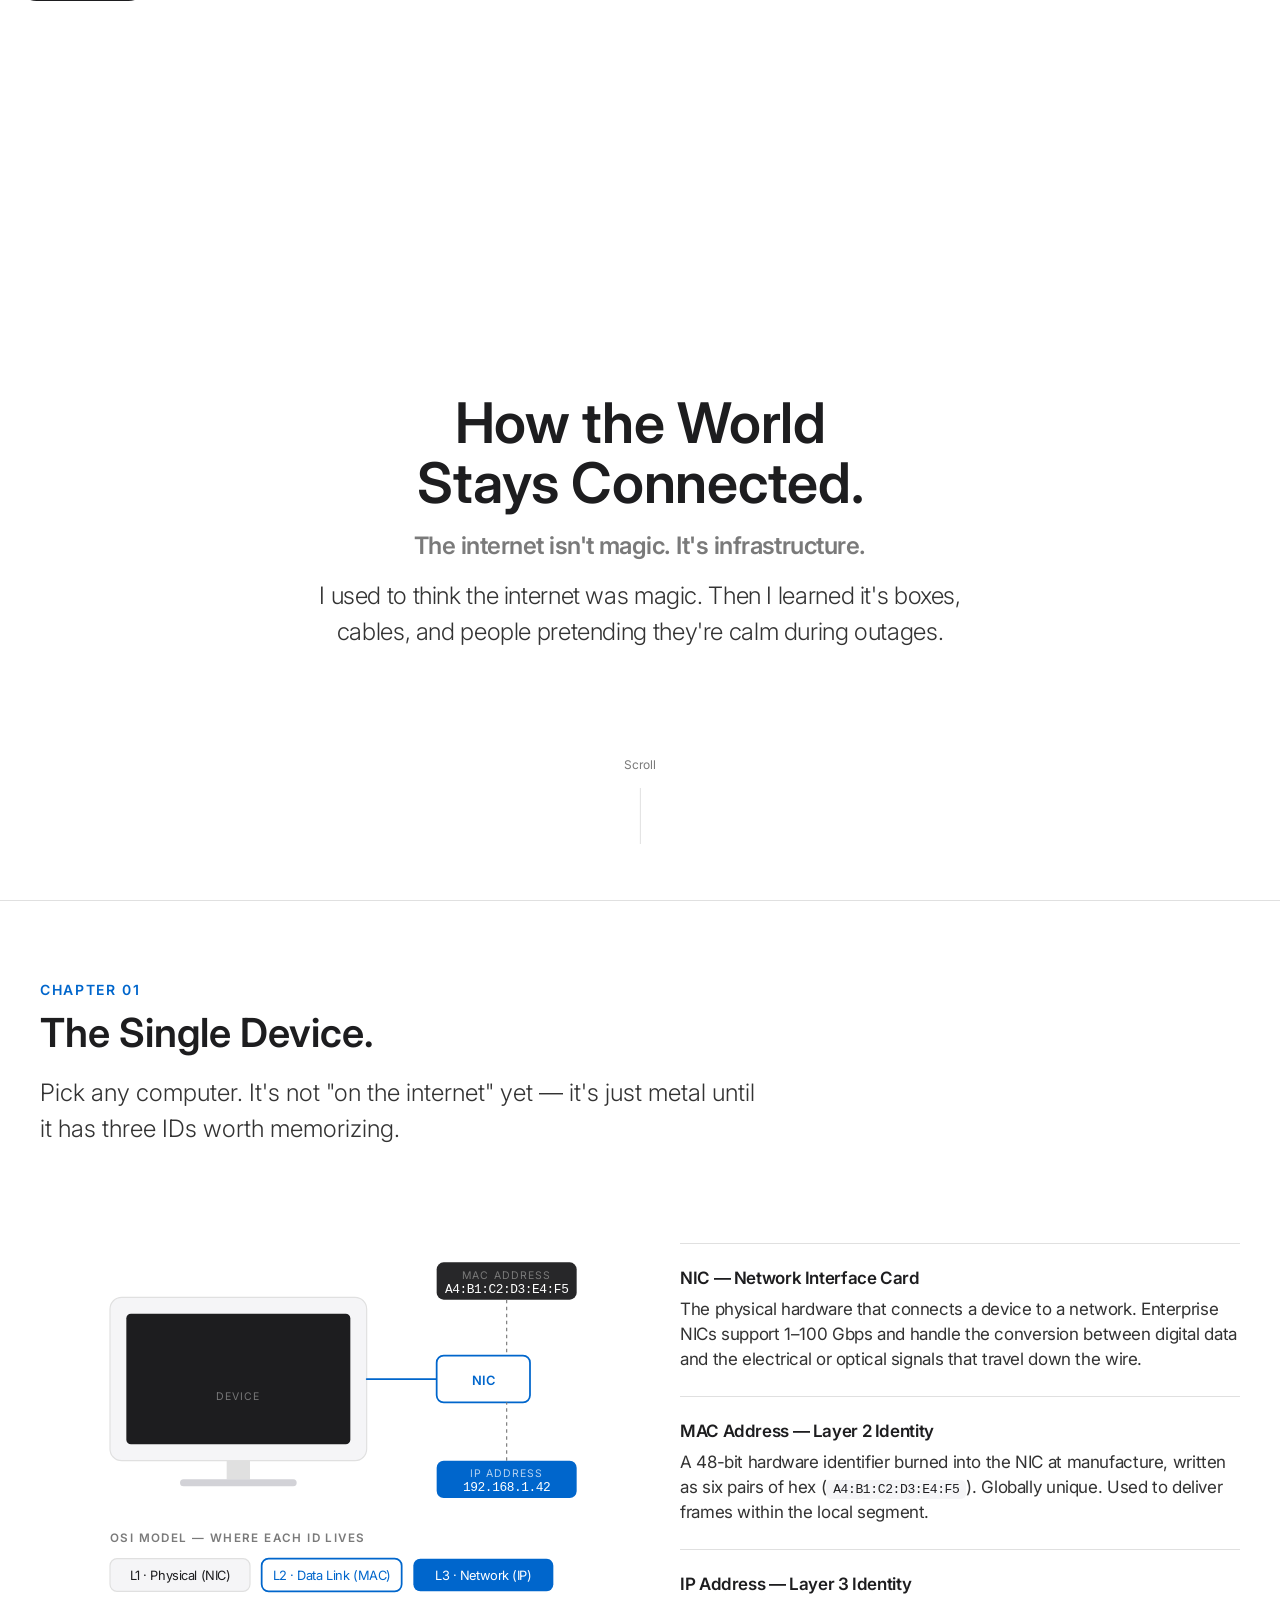
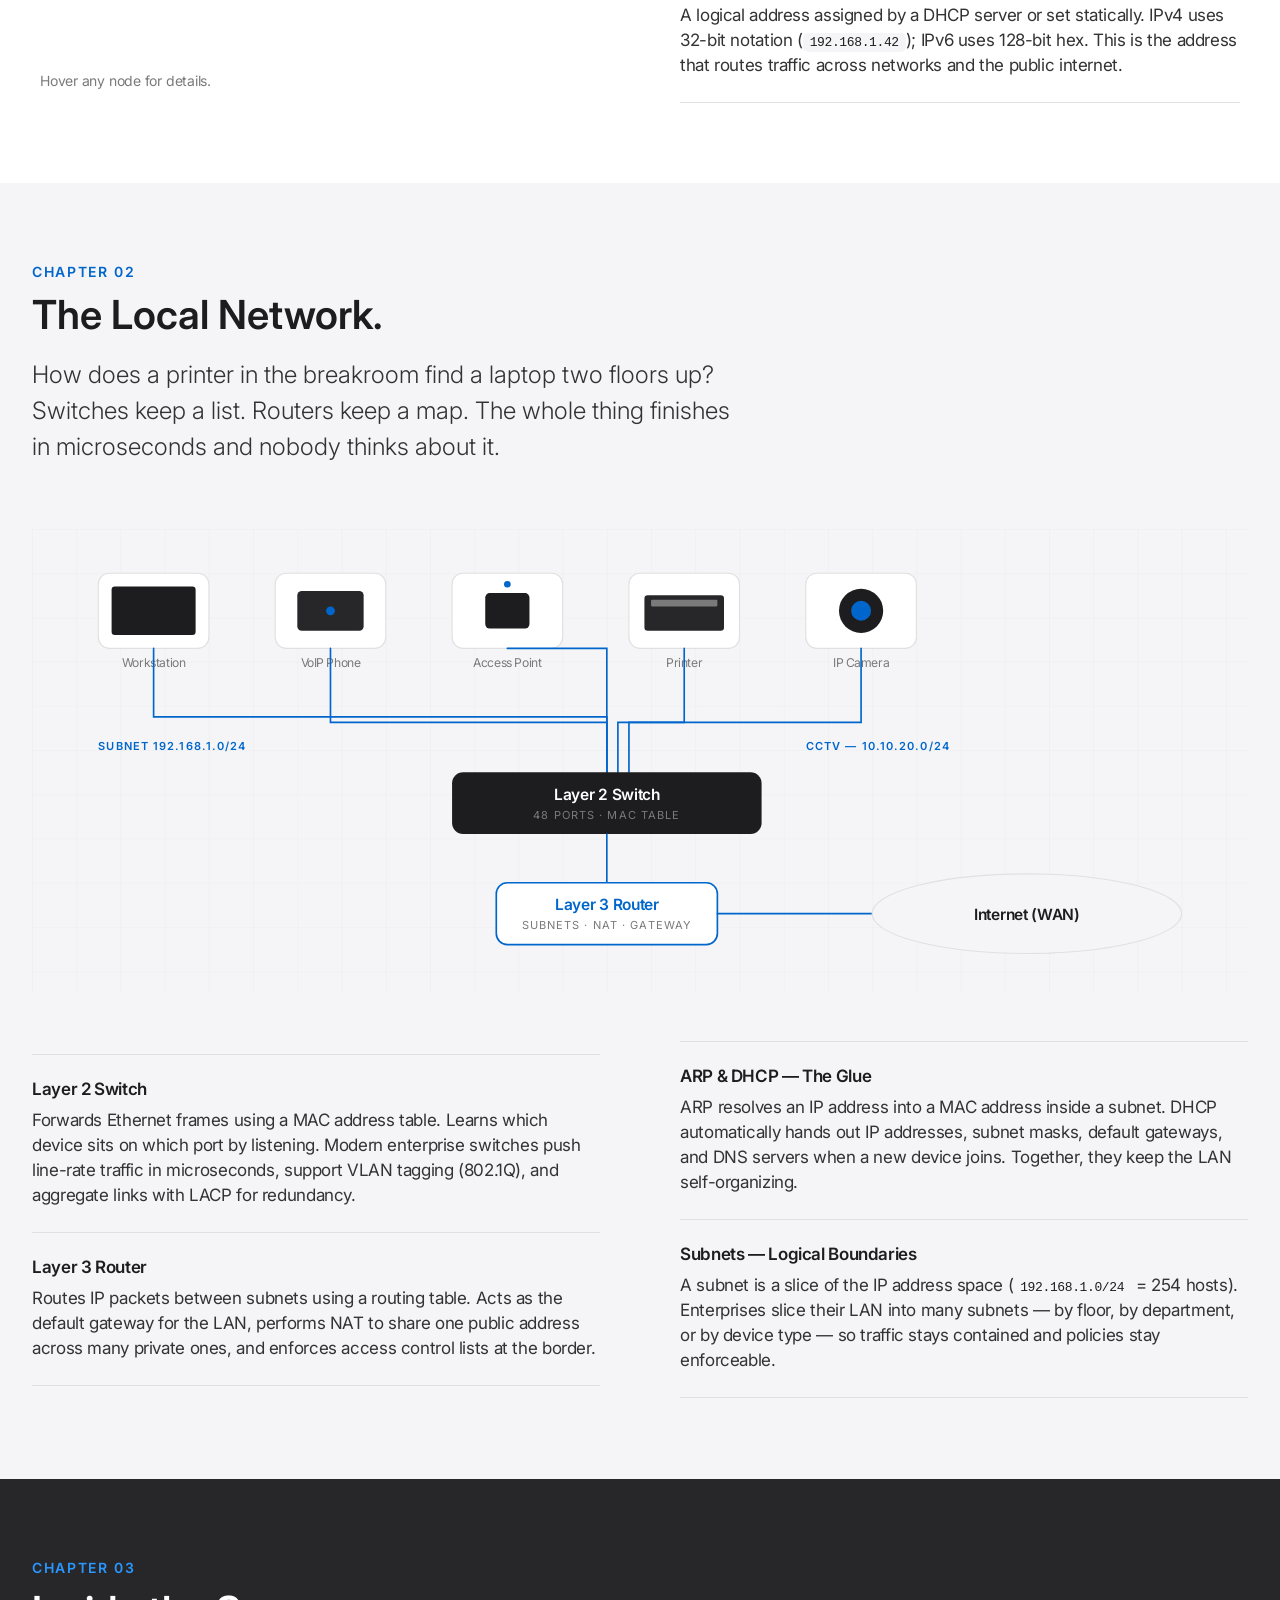
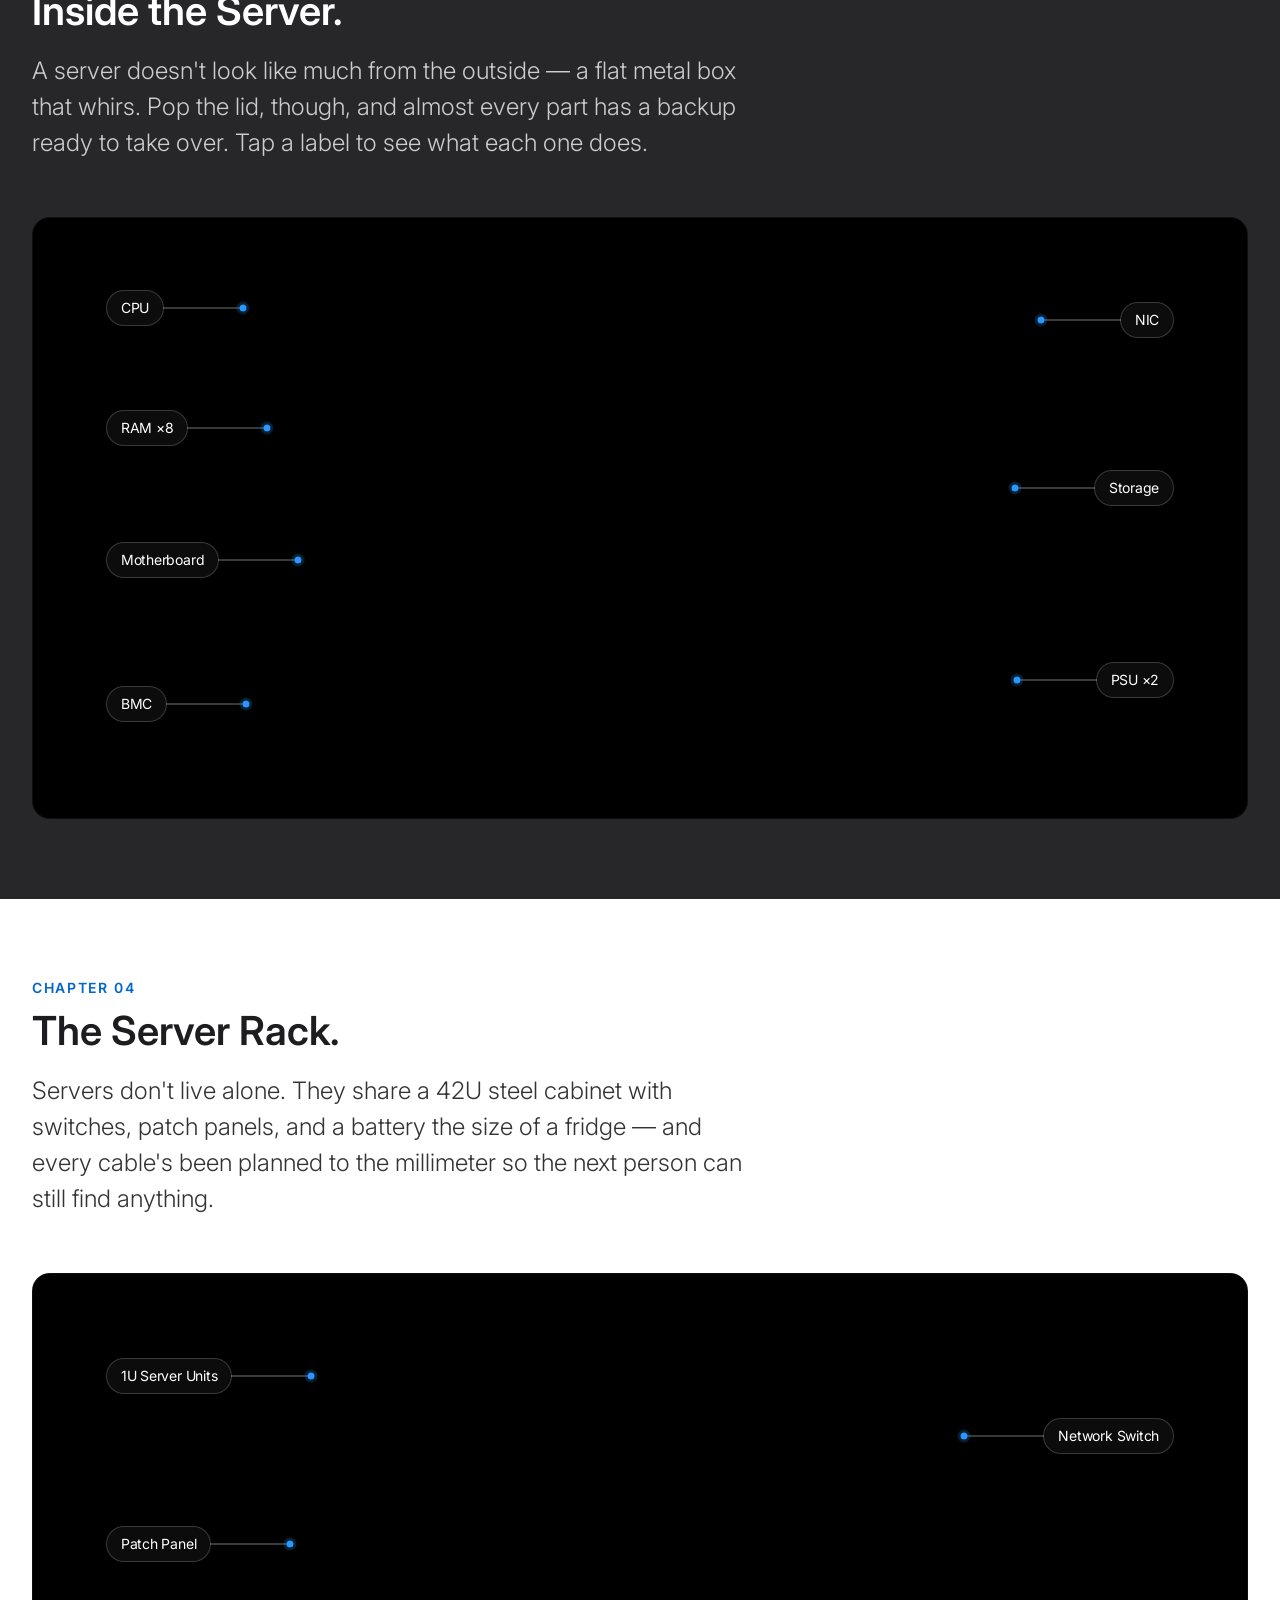
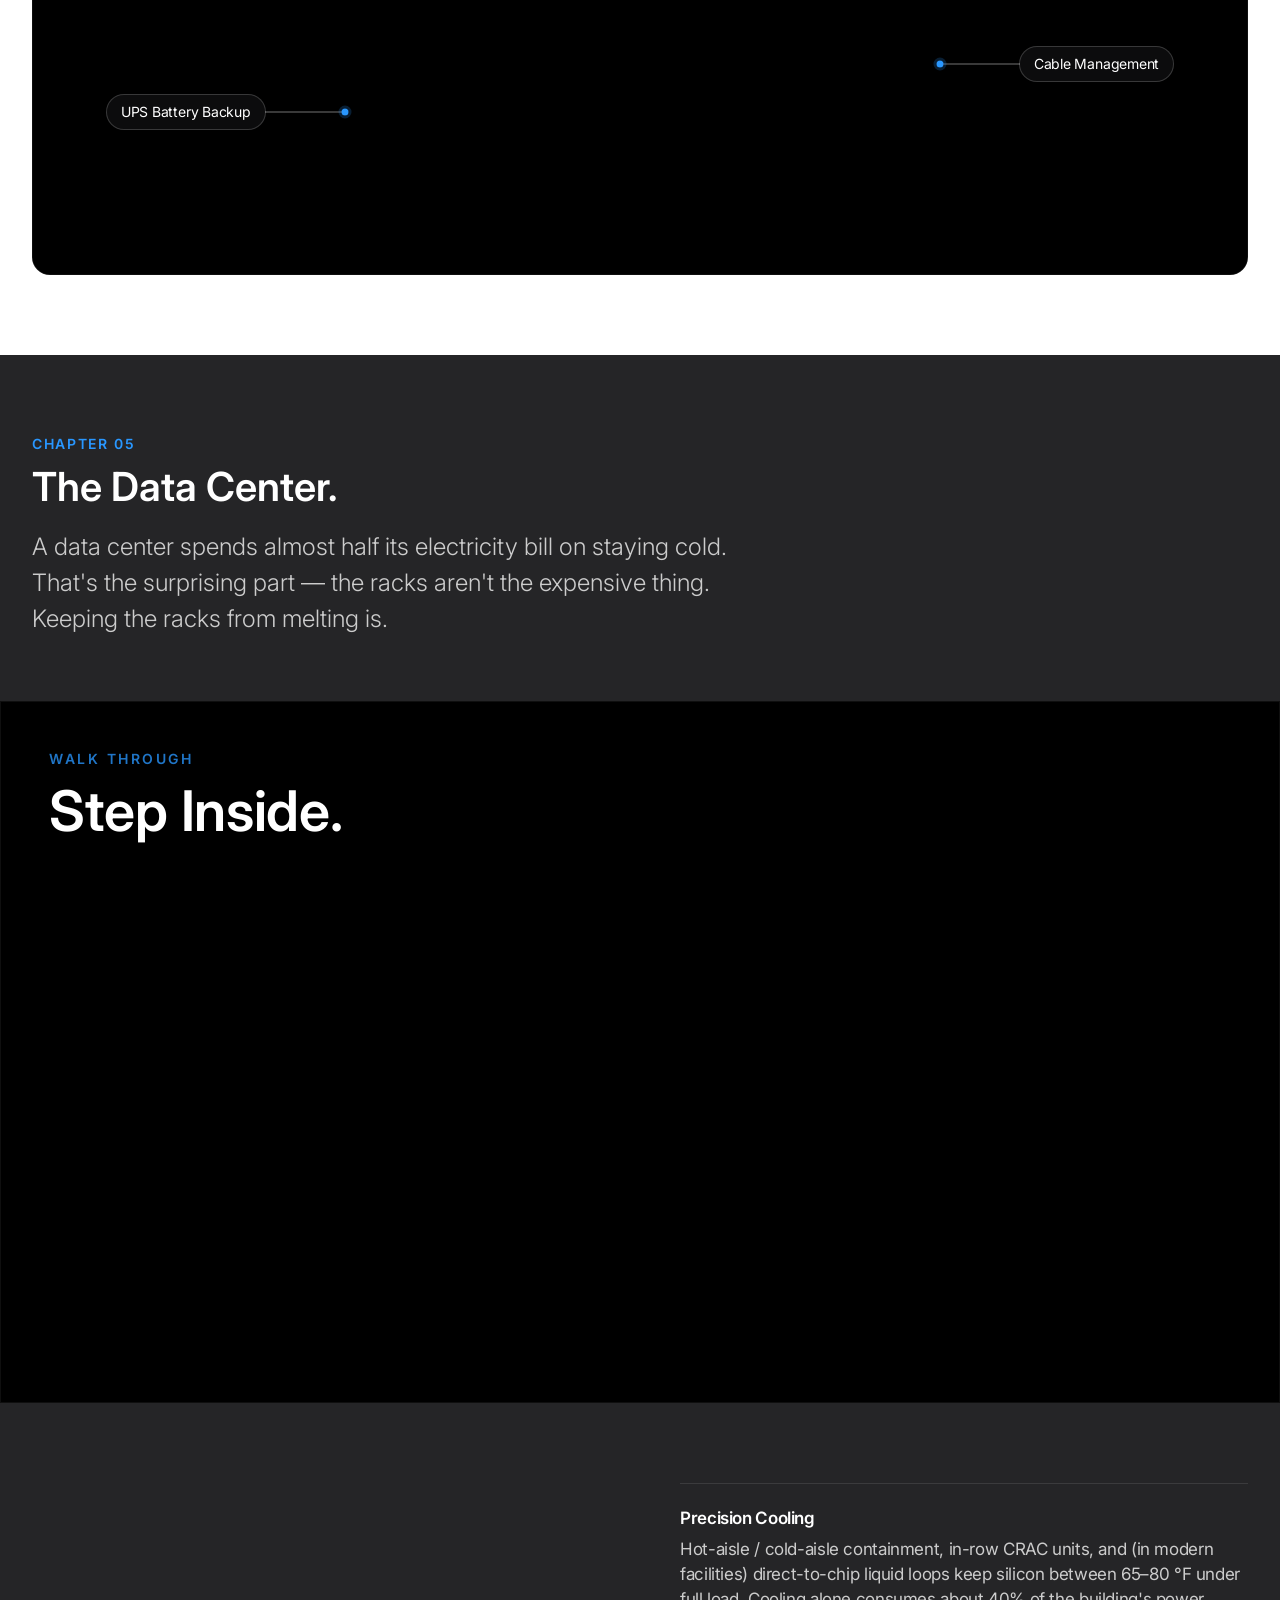
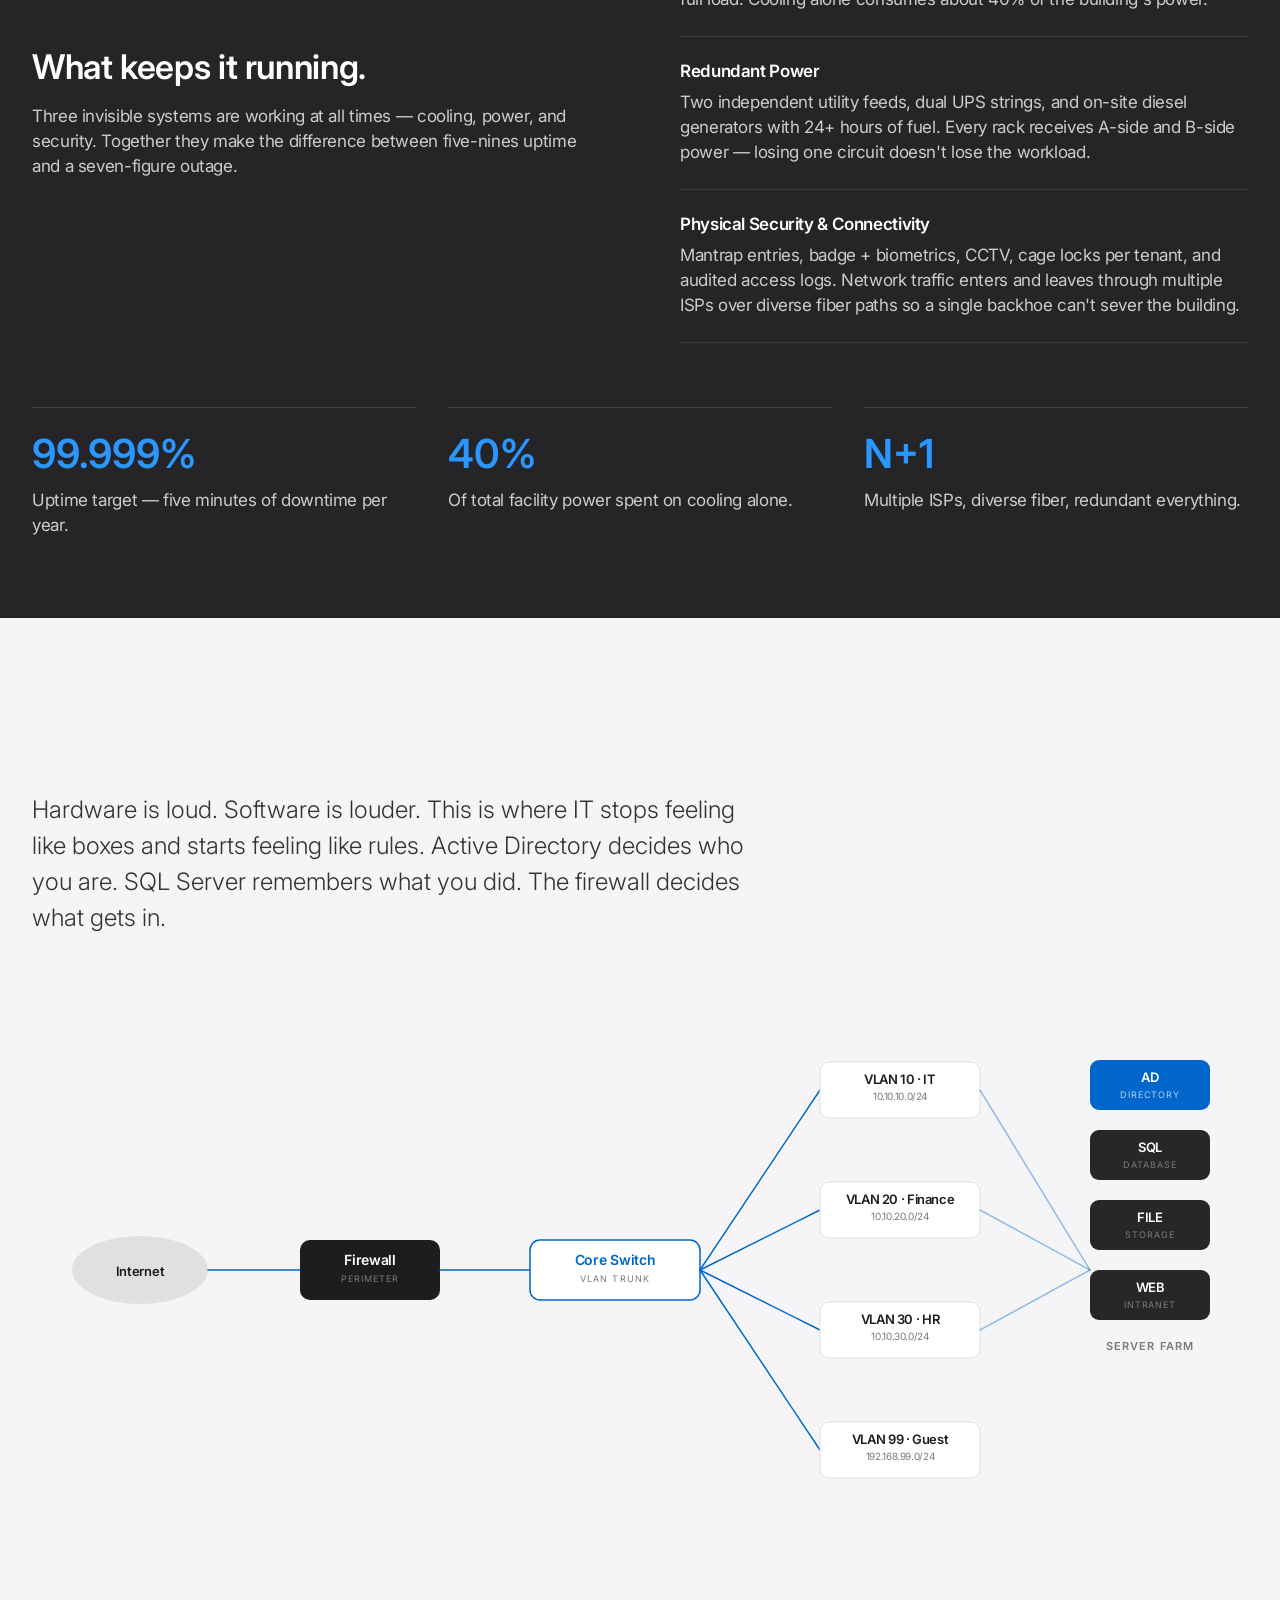
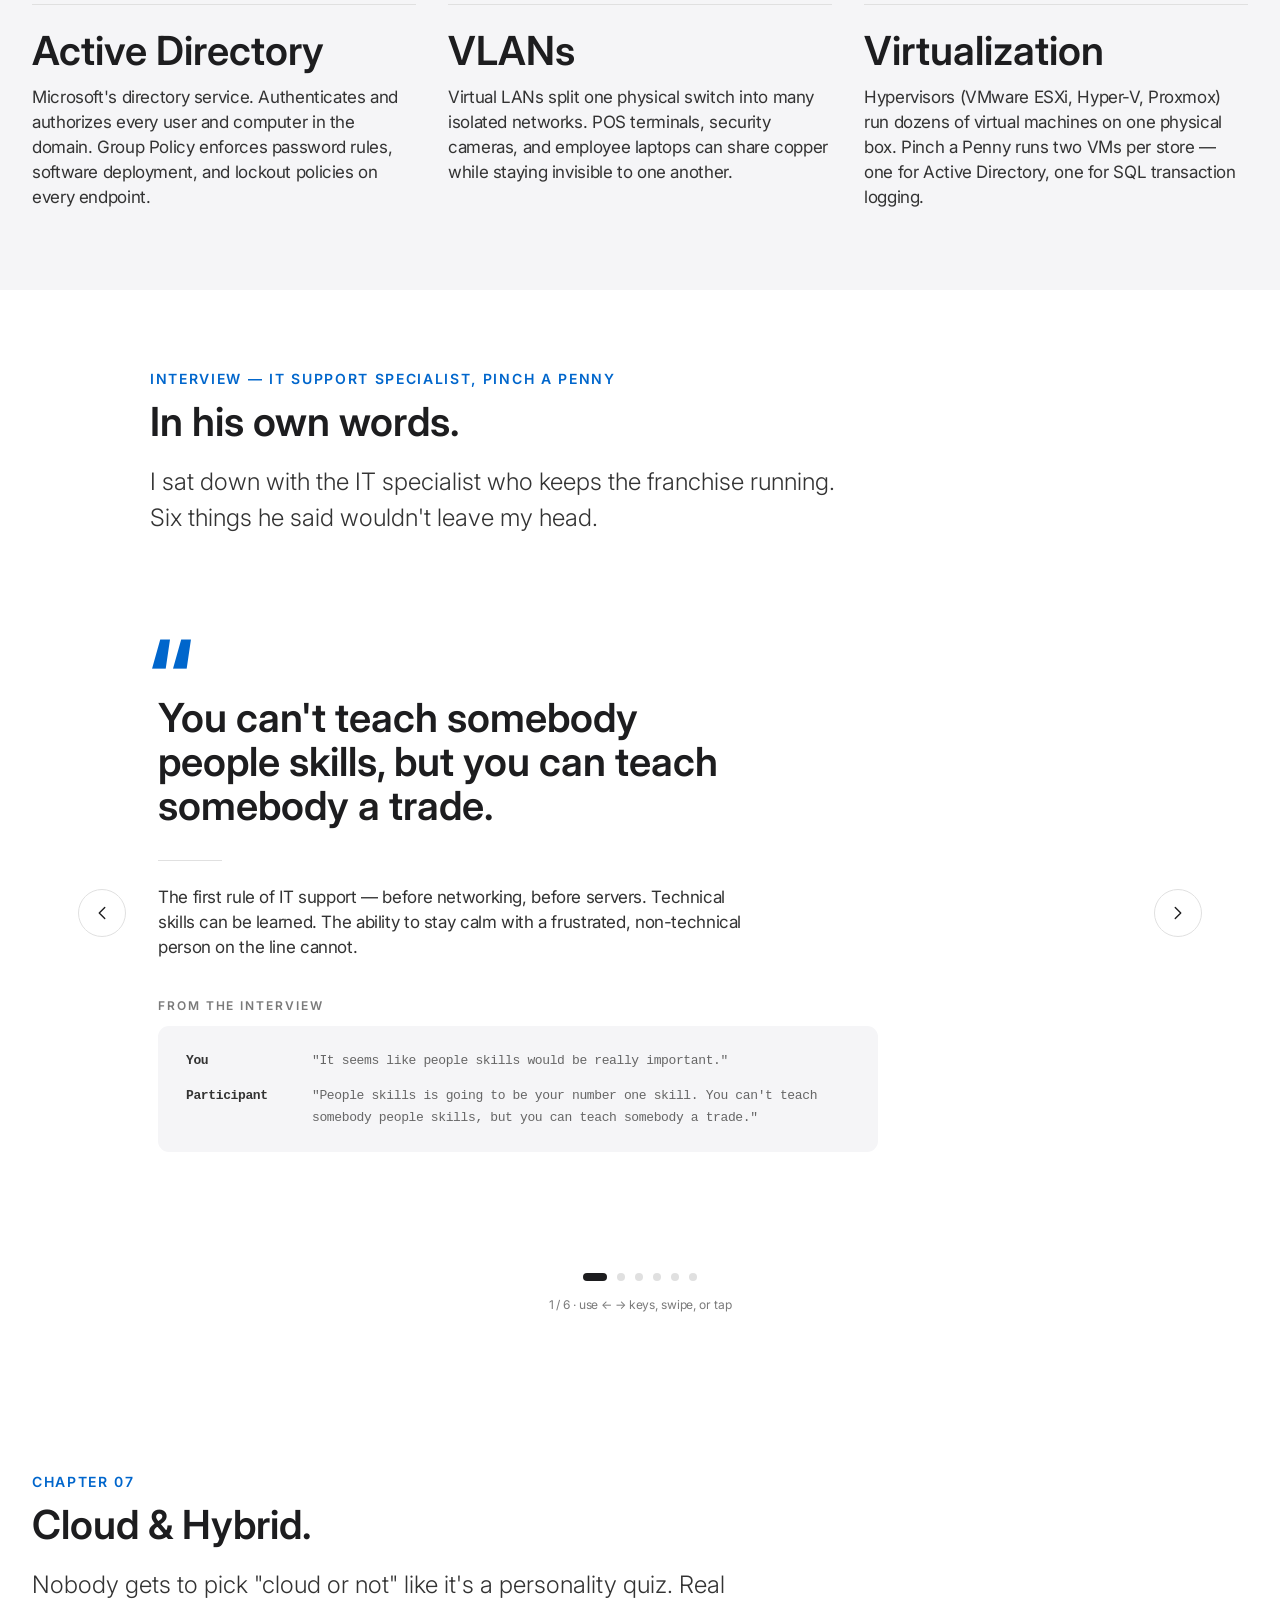
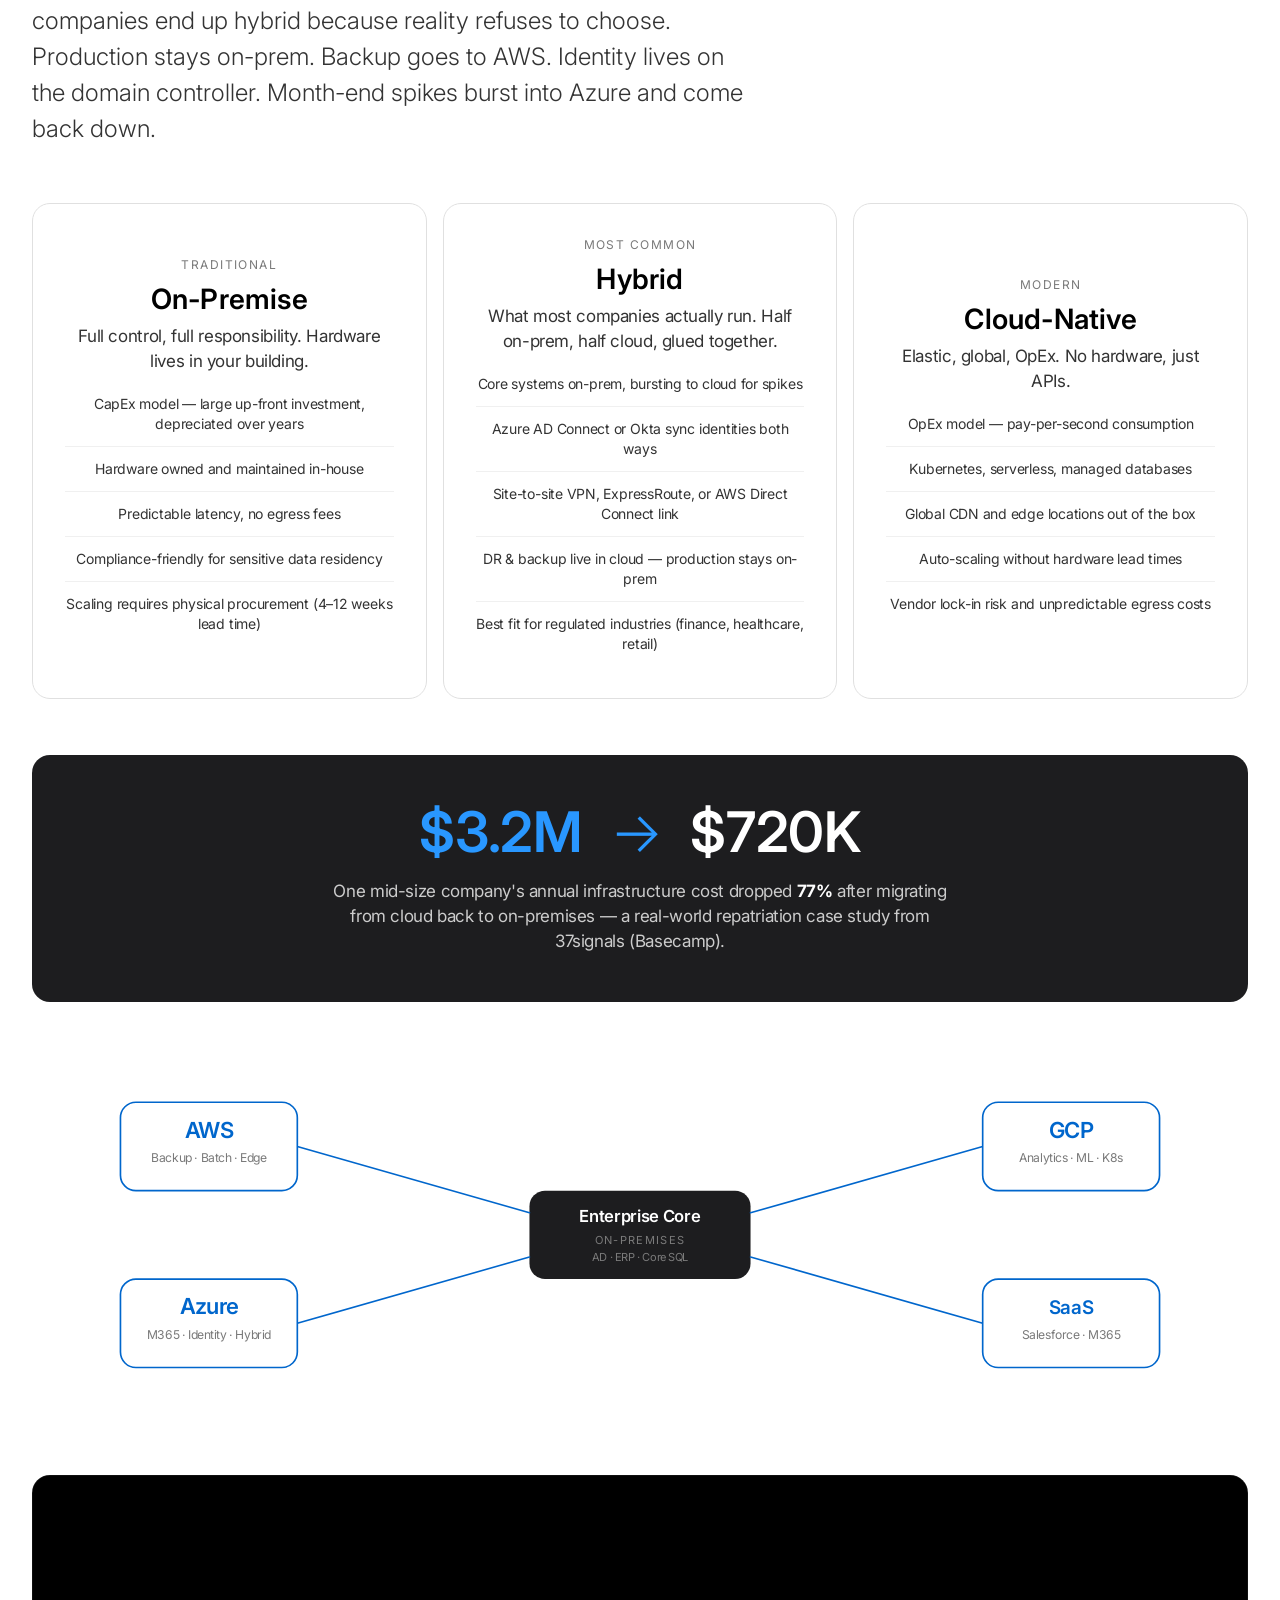
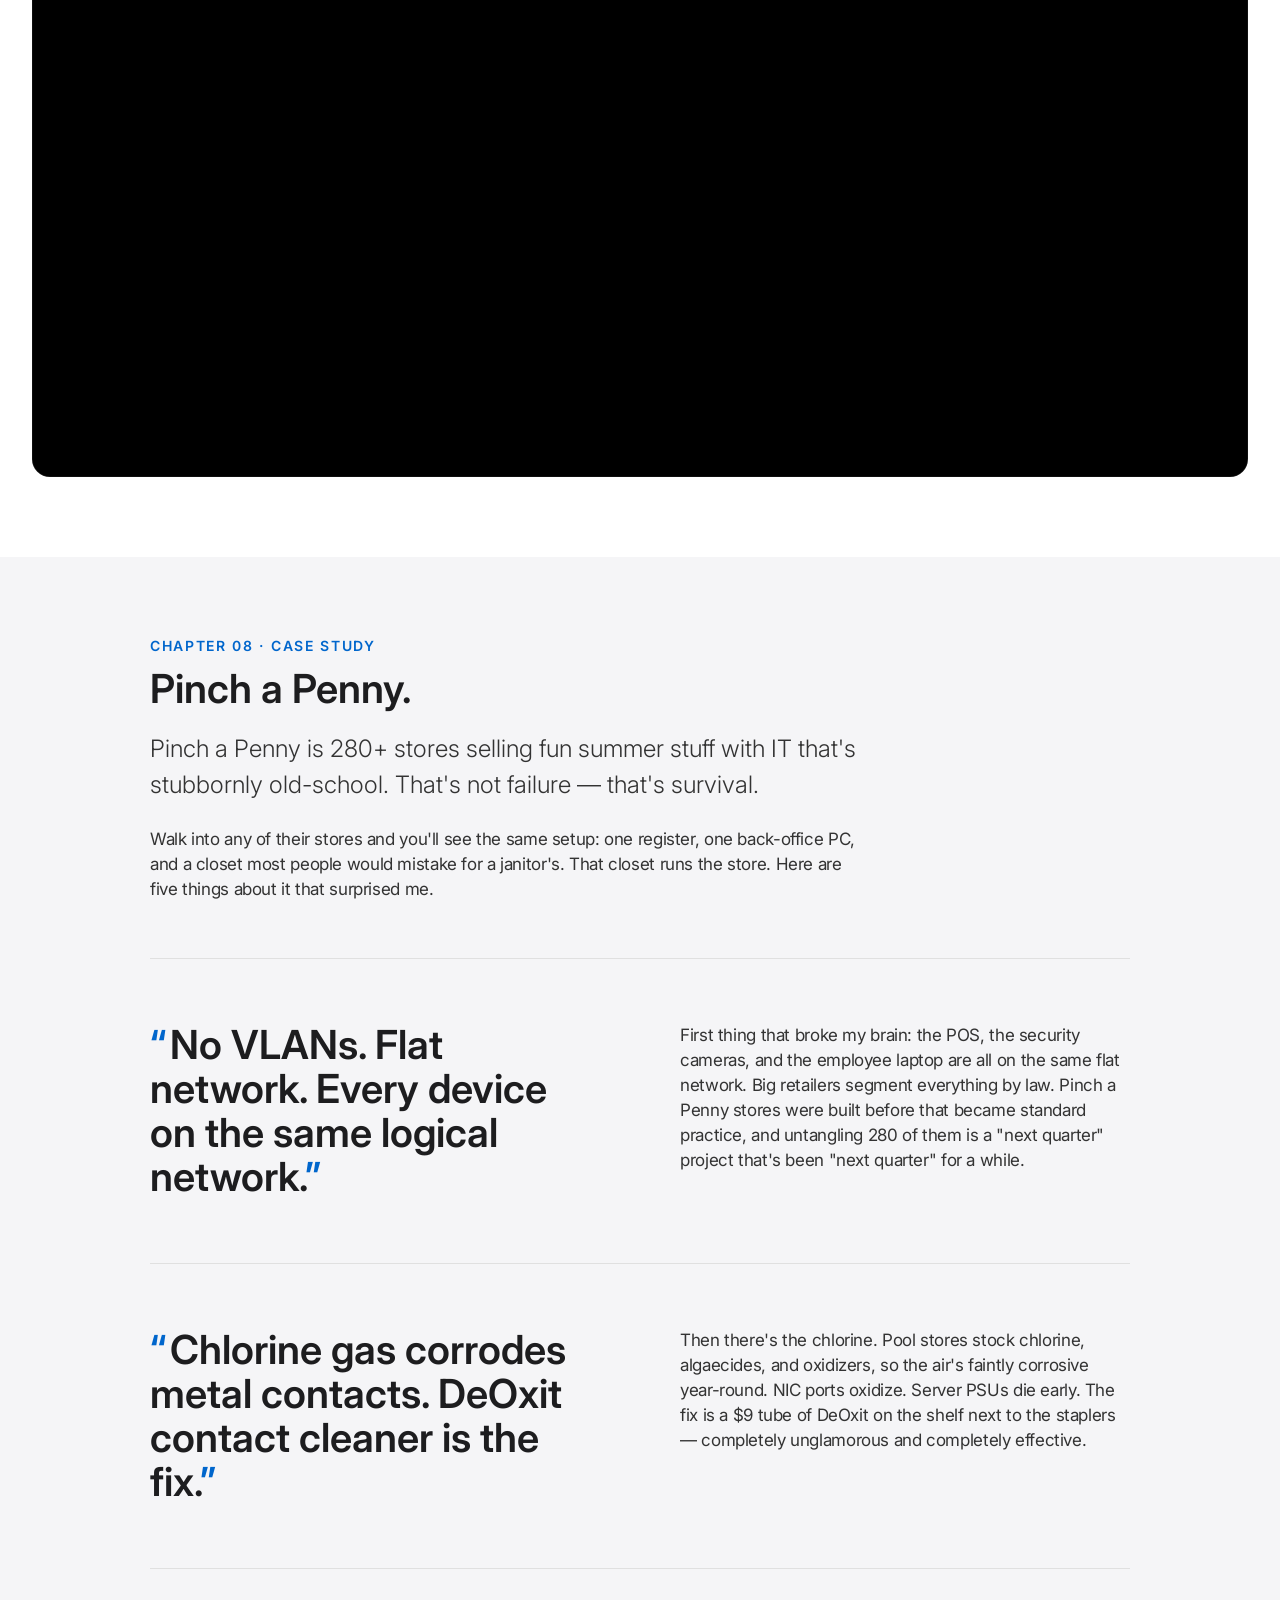
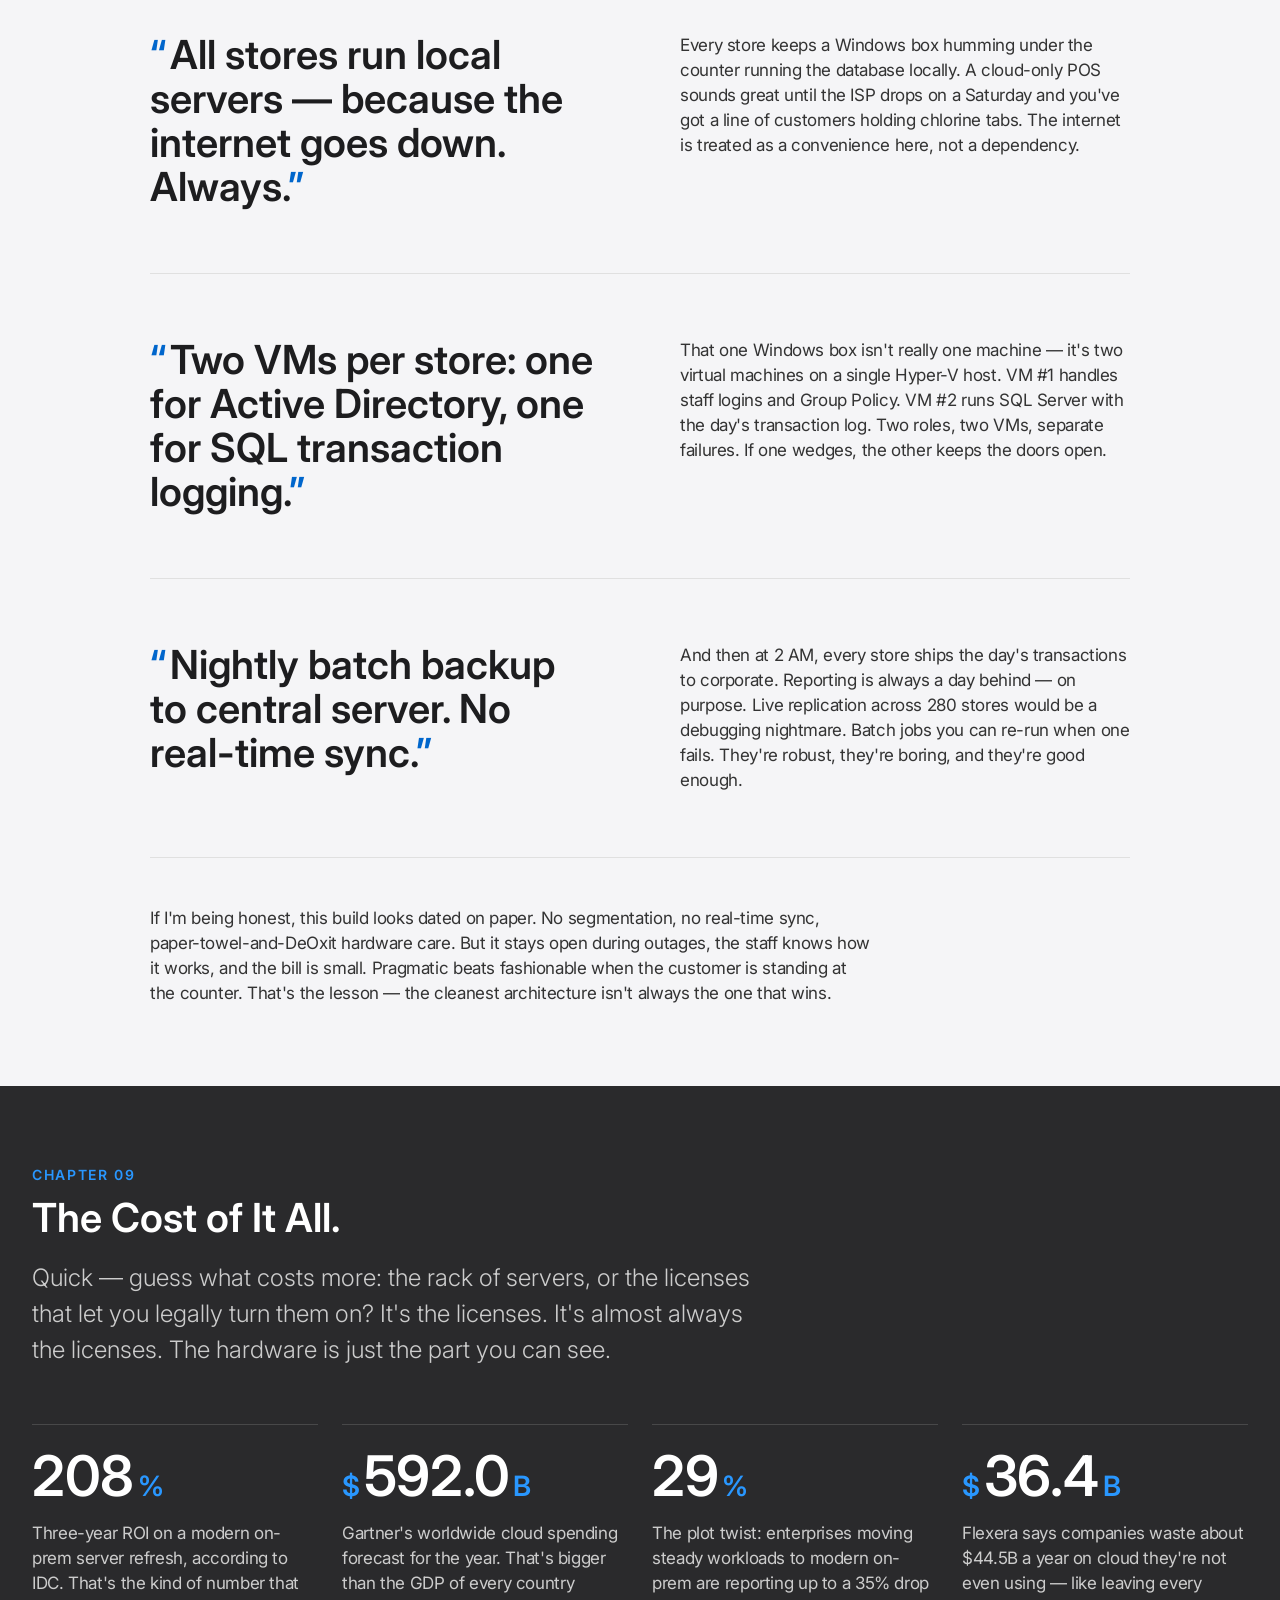
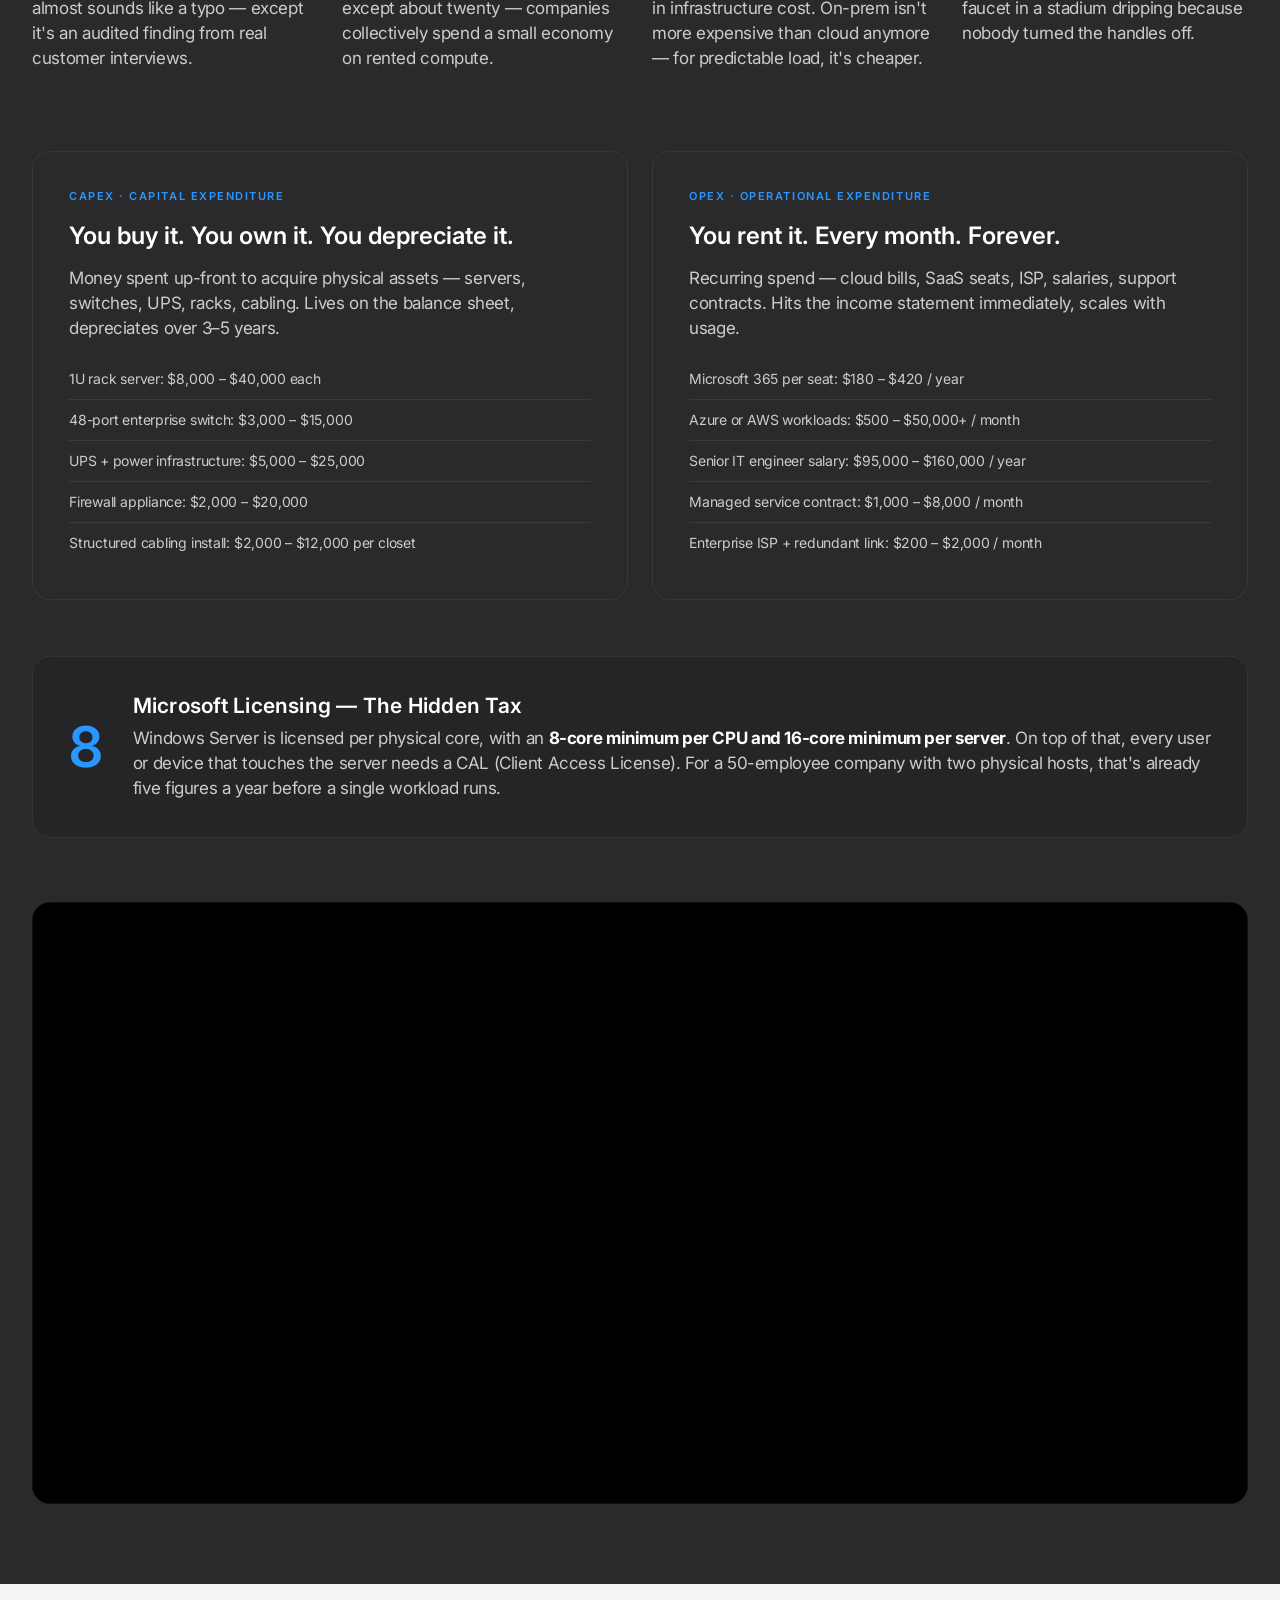
==== commit 33bd6225: "Update index.html with expanded site content Made-with: Cursor" ====
--- a/index.html
+++ b/index.html
@@ -812,6 +812,188 @@
 }
 .licensing-callout h4 { font-family: var(--font-display); font-size: 21px; font-weight: 600; line-height: 1.19; letter-spacing: 0.231px; color: #fff; margin-bottom: 8px; }
 .licensing-callout p { color: var(--body-muted); font-size: 17px; line-height: 1.47; letter-spacing: -0.374px; }
+
+/* ─────────────────────────────────────────────────────────────
+   INTERVIEW CAROUSEL — editorial interlude
+   ───────────────────────────────────────────────────────────── */
+.interview-carousel {
+  position: relative;
+  margin-top: 48px;
+}
+.iq-viewport { overflow: hidden; }
+.iq-track {
+  display: flex;
+  align-items: stretch;
+  transition: transform 400ms cubic-bezier(0.25, 0.1, 0.25, 1);
+  will-change: transform;
+}
+.iq-card {
+  flex: 0 0 100%;
+  min-width: 0;
+  padding: 56px 8px 24px;
+  display: flex;
+  flex-direction: column;
+}
+@media (max-width: 833px) { .iq-card { padding: 40px 4px 24px; } }
+
+.iq-quote {
+  font-family: var(--font-display);
+  font-size: 40px;
+  font-weight: 600;
+  line-height: 1.1;
+  letter-spacing: 0;
+  color: var(--ink);
+  position: relative;
+  padding-top: 56px;
+  margin: 0;
+  max-width: 22ch;
+}
+.iq-quote::before {
+  content: '\201C';
+  position: absolute;
+  top: -16px;
+  left: -10px;
+  font-family: var(--font-display);
+  font-size: 112px;
+  color: var(--primary);
+  line-height: 1;
+  font-weight: 600;
+}
+@media (max-width: 833px) {
+  .iq-quote { font-size: 32px; line-height: 1.12; padding-top: 44px; }
+  .iq-quote::before { font-size: 80px; top: -10px; left: -4px; }
+}
+@media (max-width: 640px) {
+  .iq-quote { font-size: 26px; line-height: 1.14; padding-top: 36px; }
+  .iq-quote::before { font-size: 64px; top: -8px; left: -2px; }
+}
+
+.iq-rule {
+  border: 0;
+  height: 1px;
+  background: var(--hairline);
+  margin: 32px 0 24px;
+  width: 64px;
+}
+
+.iq-body {
+  font-size: 17px;
+  font-weight: 400;
+  line-height: 1.47;
+  letter-spacing: -0.374px;
+  color: var(--ink-muted-80);
+  max-width: 600px;
+}
+
+.iq-transcript {
+  margin-top: 40px;
+  max-width: 720px;
+}
+.iq-transcript-label {
+  font-family: var(--font-text);
+  font-size: 12px;
+  font-weight: 600;
+  line-height: 1;
+  letter-spacing: 0.16em;
+  text-transform: uppercase;
+  color: var(--ink-muted-48);
+  margin: 0 0 14px;
+}
+.iq-dialogue {
+  font-family: var(--font-mono);
+  font-size: 13px;
+  font-weight: 400;
+  line-height: 1.65;
+  color: #666;
+  background: #f5f5f7;
+  padding: 24px 28px;
+  border-radius: 11px;
+  margin: 0;
+}
+.iq-dialogue > div {
+  display: grid;
+  grid-template-columns: 110px 1fr;
+  gap: 2px 16px;
+  margin-bottom: 14px;
+}
+.iq-dialogue > div:last-child { margin-bottom: 0; }
+.iq-dialogue dt {
+  color: var(--ink-muted-80);
+  font-weight: 600;
+}
+.iq-dialogue dd { margin: 0; }
+@media (max-width: 640px) {
+  .iq-dialogue { padding: 20px 22px; font-size: 12px; }
+  .iq-dialogue > div { grid-template-columns: 1fr; gap: 2px; margin-bottom: 12px; }
+  .iq-dialogue dt::after { content: ':'; }
+}
+
+/* Carousel nav buttons — minimal chevrons */
+.iq-nav {
+  position: absolute;
+  top: 50%;
+  transform: translateY(-50%);
+  width: 48px;
+  height: 48px;
+  border: 1px solid var(--hairline);
+  background: var(--canvas);
+  border-radius: 9999px;
+  cursor: pointer;
+  color: var(--ink);
+  display: flex;
+  align-items: center;
+  justify-content: center;
+  transition: background 200ms var(--easing), border-color 200ms var(--easing), color 200ms var(--easing);
+  z-index: 2;
+  padding: 0;
+}
+.iq-nav:hover {
+  background: var(--ink);
+  color: #fff;
+  border-color: var(--ink);
+}
+.iq-nav:active { transform: translateY(-50%) scale(0.95); }
+.iq-nav svg { width: 22px; height: 22px; display: block; }
+.iq-prev { left: -72px; }
+.iq-next { right: -72px; }
+@media (max-width: 1140px) {
+  .iq-prev { left: 0; }
+  .iq-next { right: 0; }
+}
+@media (max-width: 640px) {
+  .iq-nav { width: 40px; height: 40px; }
+  .iq-nav svg { width: 18px; height: 18px; }
+}
+
+/* Dot indicators */
+.iq-dots {
+  display: flex;
+  justify-content: center;
+  gap: 10px;
+  margin-top: 32px;
+}
+.iq-dot {
+  width: 8px;
+  height: 8px;
+  border-radius: 9999px;
+  background: var(--hairline);
+  border: 0;
+  padding: 0;
+  cursor: pointer;
+  transition: background 200ms var(--easing), width 250ms var(--easing);
+}
+.iq-dot:hover:not(.active) { background: var(--ink-muted-48); }
+.iq-dot.active { background: var(--ink); width: 24px; }
+
+.iq-counter {
+  text-align: center;
+  margin-top: 16px;
+  font-size: 12px;
+  font-weight: 400;
+  color: var(--ink-muted-48);
+  letter-spacing: -0.12px;
+  line-height: 1.3;
+}
 
 /* ─────────────────────────────────────────────────────────────
    SOURCES & REFERENCES
@@ -1378,6 +1560,125 @@
         <div class="lbl">Hypervisors (VMware ESXi, Hyper-V, Proxmox) run dozens of virtual machines on one physical box. Pinch a Penny runs two VMs per store — one for Active Directory, one for SQL transaction logging.</div>
       </div>
     </div>
+  </div>
+</section>
+
+<!-- ═══════════════════════════════════════════════════════════
+     INTERLUDE — INTERVIEW CAROUSEL
+═════════════════════════════════════════════════════════════ -->
+<section class="section" id="interview" aria-labelledby="interviewTitle">
+  <div class="container narrow">
+    <p class="eyebrow reveal">Interview — IT Support Specialist, Pinch a Penny</p>
+    <h2 id="interviewTitle" class="display-lg reveal d1" style="margin-top:12px">In his own words.</h2>
+    <p class="lead reveal d2" style="margin-top:20px">I sat down with the IT specialist who keeps the franchise running. Six things he said wouldn't leave my head.</p>
+
+    <div class="interview-carousel reveal d3"
+         id="interviewCarousel"
+         role="region"
+         aria-roledescription="carousel"
+         aria-label="Interview excerpts">
+      <div class="iq-viewport">
+        <div class="iq-track" id="iqTrack">
+
+          <article class="iq-card" role="group" aria-roledescription="slide" aria-label="1 of 6 — People skills">
+            <blockquote class="iq-quote">You can't teach somebody people skills, but you can teach somebody a trade.</blockquote>
+            <hr class="iq-rule">
+            <p class="iq-body">The first rule of IT support — before networking, before servers. Technical skills can be learned. The ability to stay calm with a frustrated, non-technical person on the line cannot.</p>
+            <div class="iq-transcript">
+              <p class="iq-transcript-label">From the interview</p>
+              <dl class="iq-dialogue">
+                <div><dt>You</dt><dd>"It seems like people skills would be really important."</dd></div>
+                <div><dt>Participant</dt><dd>"People skills is going to be your number one skill. You can't teach somebody people skills, but you can teach somebody a trade."</dd></div>
+              </dl>
+            </div>
+          </article>
+
+          <article class="iq-card" role="group" aria-roledescription="slide" aria-label="2 of 6 — Flat network" aria-hidden="true">
+            <blockquote class="iq-quote">The entire network is physical — there's no logical separation.</blockquote>
+            <hr class="iq-rule">
+            <p class="iq-body">No VLANs. Every device in the store shares one network — POS registers, cameras, office computers, the back-room server. Bandwidth demand is so low, segmentation simply isn't needed.</p>
+            <div class="iq-transcript">
+              <p class="iq-transcript-label">From the interview</p>
+              <dl class="iq-dialogue">
+                <div><dt>You</dt><dd>"Do they use VLANs or anything like that?"</dd></div>
+                <div><dt>Participant</dt><dd>"Nope. We have a workstation that functions as a server — and the entire network is physical, no logical separation."</dd></div>
+              </dl>
+            </div>
+          </article>
+
+          <article class="iq-card" role="group" aria-roledescription="slide" aria-label="3 of 6 — Workstation as server" aria-hidden="true">
+            <blockquote class="iq-quote">You can spend a little and replace it often, or spend a lot upfront and not touch it for a decade.</blockquote>
+            <hr class="iq-rule">
+            <p class="iq-body">Real servers have two power supplies, ECC memory, and engineered airflow. Theirs have none of that. It's a deliberate CapEx vs OpEx tradeoff — and the IT specialist doesn't personally agree with it.</p>
+            <div class="iq-transcript">
+              <p class="iq-transcript-label">From the interview</p>
+              <dl class="iq-dialogue">
+                <div><dt>You</dt><dd>"Why don't you agree with that methodology?"</dd></div>
+                <div><dt>Participant</dt><dd>"There's no redundancy. With an actual server you have two power supplies, two CPUs, error-correcting memory. We don't have any of that."</dd></div>
+              </dl>
+            </div>
+          </article>
+
+          <article class="iq-card" role="group" aria-roledescription="slide" aria-label="4 of 6 — Chlorine" aria-hidden="true">
+            <blockquote class="iq-quote">The chlorine gas just eats all the hardware, no matter where it is in the store.</blockquote>
+            <hr class="iq-rule">
+            <p class="iq-body">Case fans burn out within two years. Ceiling tiles are missing. Ventilation hoods above chemical filling stations mostly don't work. The fix is DeOxit — a contact cleaner that dissolves corrosion and leaves a protective conductive film.</p>
+            <div class="iq-transcript">
+              <p class="iq-transcript-label">From the interview</p>
+              <dl class="iq-dialogue">
+                <div><dt>You</dt><dd>"Is there a way to help with that issue?"</dd></div>
+                <div><dt>Participant</dt><dd>"There's one thing I recommend — it's called DeOxit. It melts off corrosion on contacts and leaves behind an oily, electrically conductive film."</dd></div>
+              </dl>
+            </div>
+          </article>
+
+          <article class="iq-card" role="group" aria-roledescription="slide" aria-label="5 of 6 — Internet outage" aria-hidden="true">
+            <blockquote class="iq-quote">There's always somebody whose internet is down — because of the sheer number of stores we operate.</blockquote>
+            <hr class="iq-rule">
+            <p class="iq-body">Every store runs its own on-premise server so it can keep logging transactions without internet. The only thing that actually fails during an outage is credit card processing — it has to reach the outside world to authenticate.</p>
+            <div class="iq-transcript">
+              <p class="iq-transcript-label">From the interview</p>
+              <dl class="iq-dialogue">
+                <div><dt>You</dt><dd>"Is there anything that would go down that would be a big issue if the internet went out?"</dd></div>
+                <div><dt>Participant</dt><dd>"Credit card processing. They still have to reach out to the outside world to authenticate."</dd></div>
+              </dl>
+            </div>
+          </article>
+
+          <article class="iq-card" role="group" aria-roledescription="slide" aria-label="6 of 6 — IT is invisible" aria-hidden="true">
+            <blockquote class="iq-quote">You probably don't realize how much of your life runs on IT infrastructure.</blockquote>
+            <hr class="iq-rule">
+            <p class="iq-body">When you open an app on your phone, you don't think about the server. You just think it works. That invisibility — millions of invisible decisions running silently in the background — is the job done right.</p>
+            <div class="iq-transcript">
+              <p class="iq-transcript-label">From the interview</p>
+              <dl class="iq-dialogue">
+                <div><dt>You</dt><dd>"Is there anything about IT that people don't really understand about its importance?"</dd></div>
+                <div><dt>Participant</dt><dd>"When they use Twitter, they don't realize that's relying on a server. They just think it's running on their phone."</dd></div>
+              </dl>
+            </div>
+          </article>
+
+        </div>
+      </div>
+
+      <button type="button" class="iq-nav iq-prev" id="iqPrev" aria-label="Previous excerpt">
+        <svg viewBox="0 0 24 24" aria-hidden="true"><path d="M15 6 L9 12 L15 18" fill="none" stroke="currentColor" stroke-width="1.5" stroke-linecap="round" stroke-linejoin="round"/></svg>
+      </button>
+      <button type="button" class="iq-nav iq-next" id="iqNext" aria-label="Next excerpt">
+        <svg viewBox="0 0 24 24" aria-hidden="true"><path d="M9 6 L15 12 L9 18" fill="none" stroke="currentColor" stroke-width="1.5" stroke-linecap="round" stroke-linejoin="round"/></svg>
+      </button>
+    </div>
+
+    <div class="iq-dots reveal d4" role="tablist" aria-label="Choose interview excerpt">
+      <button type="button" class="iq-dot active" data-index="0" aria-label="Excerpt 1: People skills" aria-selected="true"></button>
+      <button type="button" class="iq-dot" data-index="1" aria-label="Excerpt 2: Flat network" aria-selected="false"></button>
+      <button type="button" class="iq-dot" data-index="2" aria-label="Excerpt 3: Workstation as server" aria-selected="false"></button>
+      <button type="button" class="iq-dot" data-index="3" aria-label="Excerpt 4: Chlorine" aria-selected="false"></button>
+      <button type="button" class="iq-dot" data-index="4" aria-label="Excerpt 5: Internet outage" aria-selected="false"></button>
+      <button type="button" class="iq-dot" data-index="5" aria-label="Excerpt 6: IT is invisible" aria-selected="false"></button>
+    </div>
+
+    <p class="iq-counter reveal d4" aria-live="polite"><span id="iqCurrent">1</span> / 6 · use ← → keys, swipe, or tap</p>
   </div>
 </section>
 
@@ -2027,6 +2328,95 @@
 document.querySelectorAll('[data-counter]').forEach(el => counterObserver.observe(el));
 
 /* Flow lines now draw once on .reveal.in via CSS transition — no JS needed. */
+
+/* ─────────────────────────────────────────────────────────────
+   INTERVIEW CAROUSEL
+   ───────────────────────────────────────────────────────────── */
+(function initInterviewCarousel() {
+  const track = document.getElementById('iqTrack');
+  if (!track) return;
+  const cards = track.querySelectorAll('.iq-card');
+  const dots = document.querySelectorAll('.iq-dot');
+  const prev = document.getElementById('iqPrev');
+  const next = document.getElementById('iqNext');
+  const counter = document.getElementById('iqCurrent');
+  const carousel = document.getElementById('interviewCarousel');
+  const total = cards.length;
+  let idx = 0;
+
+  function update() {
+    track.style.transform = 'translateX(-' + (idx * 100) + '%)';
+    dots.forEach((d, i) => {
+      const active = i === idx;
+      d.classList.toggle('active', active);
+      d.setAttribute('aria-selected', active ? 'true' : 'false');
+    });
+    if (counter) counter.textContent = idx + 1;
+    cards.forEach((c, i) => c.setAttribute('aria-hidden', i !== idx ? 'true' : 'false'));
+  }
+  function go(n) {
+    idx = ((n % total) + total) % total;
+    update();
+  }
+
+  prev.addEventListener('click', () => go(idx - 1));
+  next.addEventListener('click', () => go(idx + 1));
+  dots.forEach((d, i) => d.addEventListener('click', () => go(i)));
+
+  /* Keyboard — only when carousel is on-screen and no input/dialog is focused */
+  document.addEventListener('keydown', (e) => {
+    const tag = (document.activeElement && document.activeElement.tagName) || '';
+    if (tag === 'INPUT' || tag === 'TEXTAREA' || tag === 'SELECT') return;
+    if (typeof infoCard !== 'undefined' && infoCard && infoCard.classList.contains('show')) return;
+    const r = carousel.getBoundingClientRect();
+    const visible = r.bottom > 200 && r.top < window.innerHeight - 200;
+    if (!visible) return;
+    if (e.key === 'ArrowLeft')  { e.preventDefault(); go(idx - 1); }
+    if (e.key === 'ArrowRight') { e.preventDefault(); go(idx + 1); }
+  });
+
+  /* Touch swipe — live drag, snap on release */
+  let startX = 0, startY = 0, dx = 0, isDragging = false, isHorizontal = null;
+  track.addEventListener('touchstart', (e) => {
+    if (e.touches.length !== 1) return;
+    startX = e.touches[0].clientX;
+    startY = e.touches[0].clientY;
+    dx = 0;
+    isDragging = true;
+    isHorizontal = null;
+  }, { passive: true });
+  track.addEventListener('touchmove', (e) => {
+    if (!isDragging || e.touches.length !== 1) return;
+    const ddx = e.touches[0].clientX - startX;
+    const ddy = e.touches[0].clientY - startY;
+    if (isHorizontal === null) {
+      if (Math.abs(ddx) < 8 && Math.abs(ddy) < 8) return;
+      isHorizontal = Math.abs(ddx) > Math.abs(ddy);
+      if (!isHorizontal) { isDragging = false; return; }
+      track.style.transition = 'none';
+    }
+    if (!isHorizontal) return;
+    dx = ddx;
+    const w = track.offsetWidth;
+    const pct = -idx * 100 + (dx / w) * 100;
+    track.style.transform = 'translateX(' + pct + '%)';
+  }, { passive: true });
+  track.addEventListener('touchend', () => {
+    if (!isDragging) return;
+    isDragging = false;
+    track.style.transition = '';
+    if (Math.abs(dx) > 50) go(dx < 0 ? idx + 1 : idx - 1);
+    else update();
+  }, { passive: true });
+  track.addEventListener('touchcancel', () => {
+    if (!isDragging) return;
+    isDragging = false;
+    track.style.transition = '';
+    update();
+  }, { passive: true });
+
+  update();
+})();
 </script>
 
 </body>
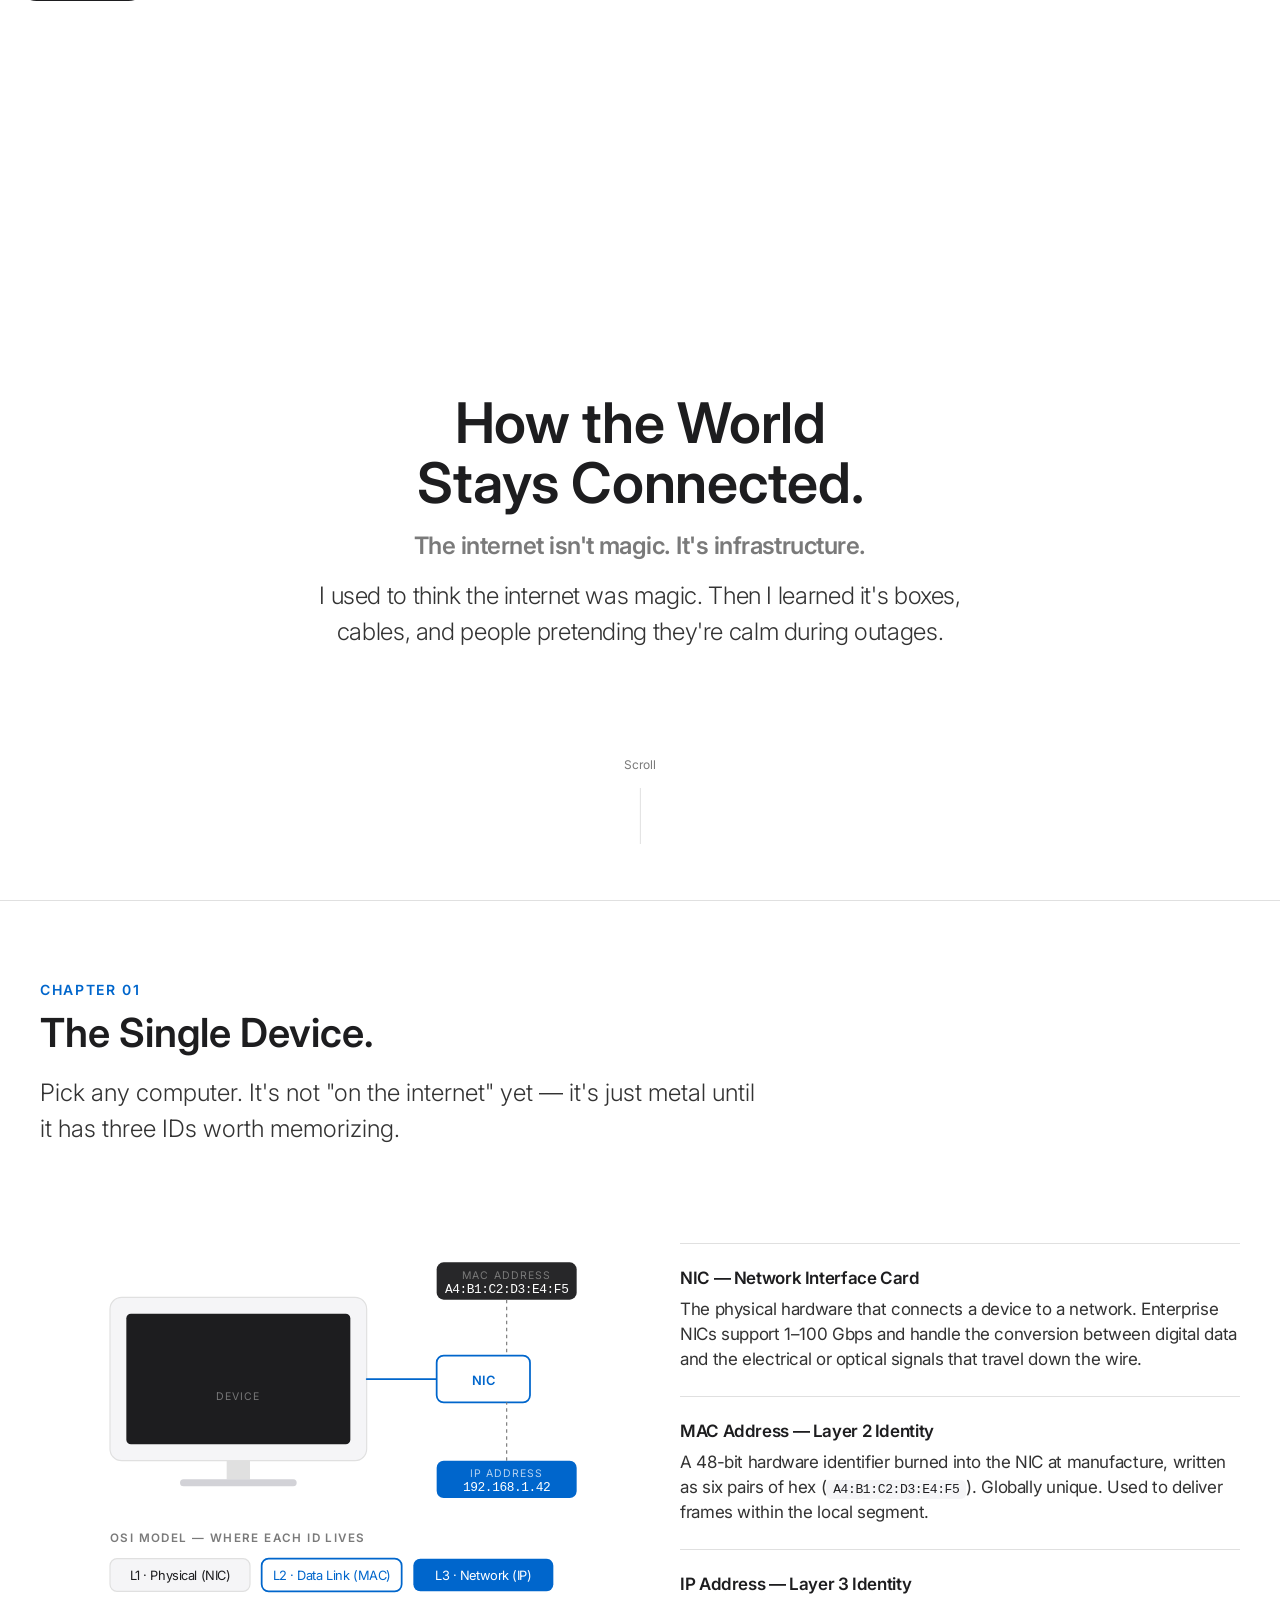
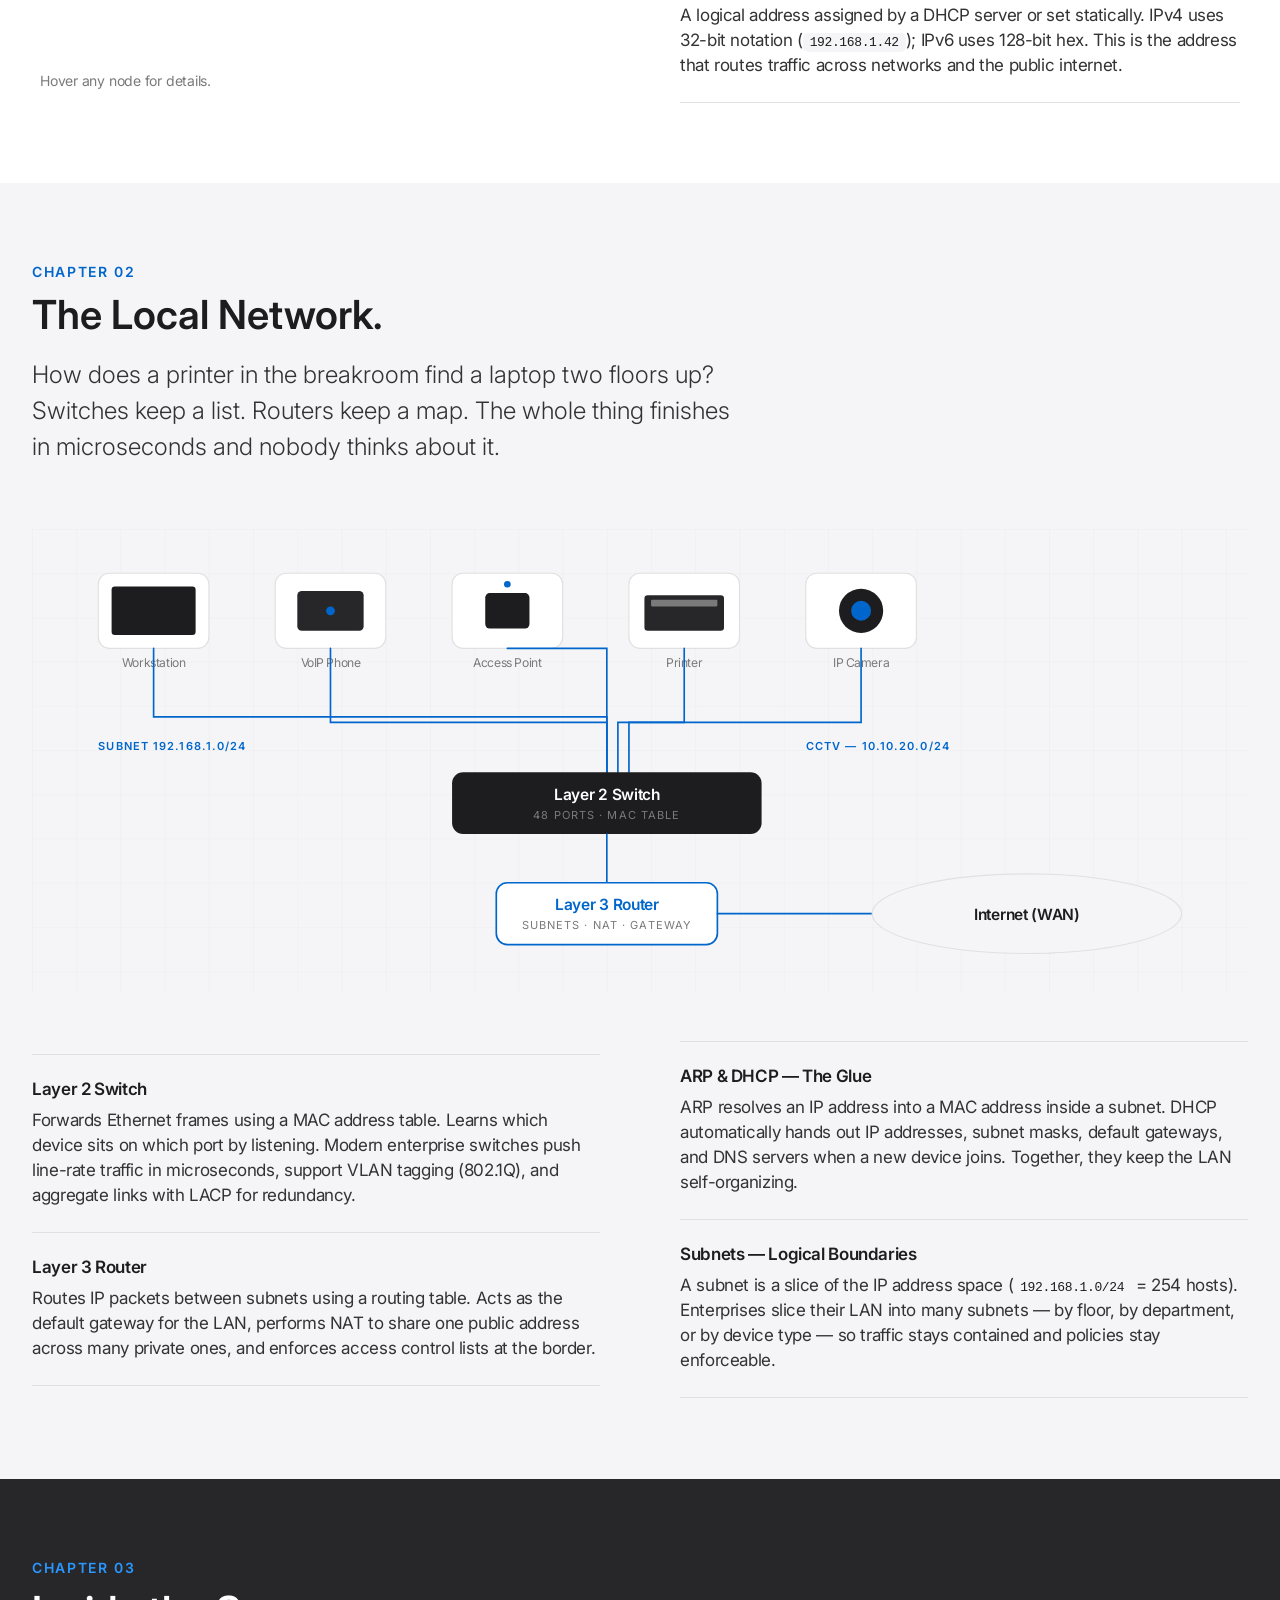
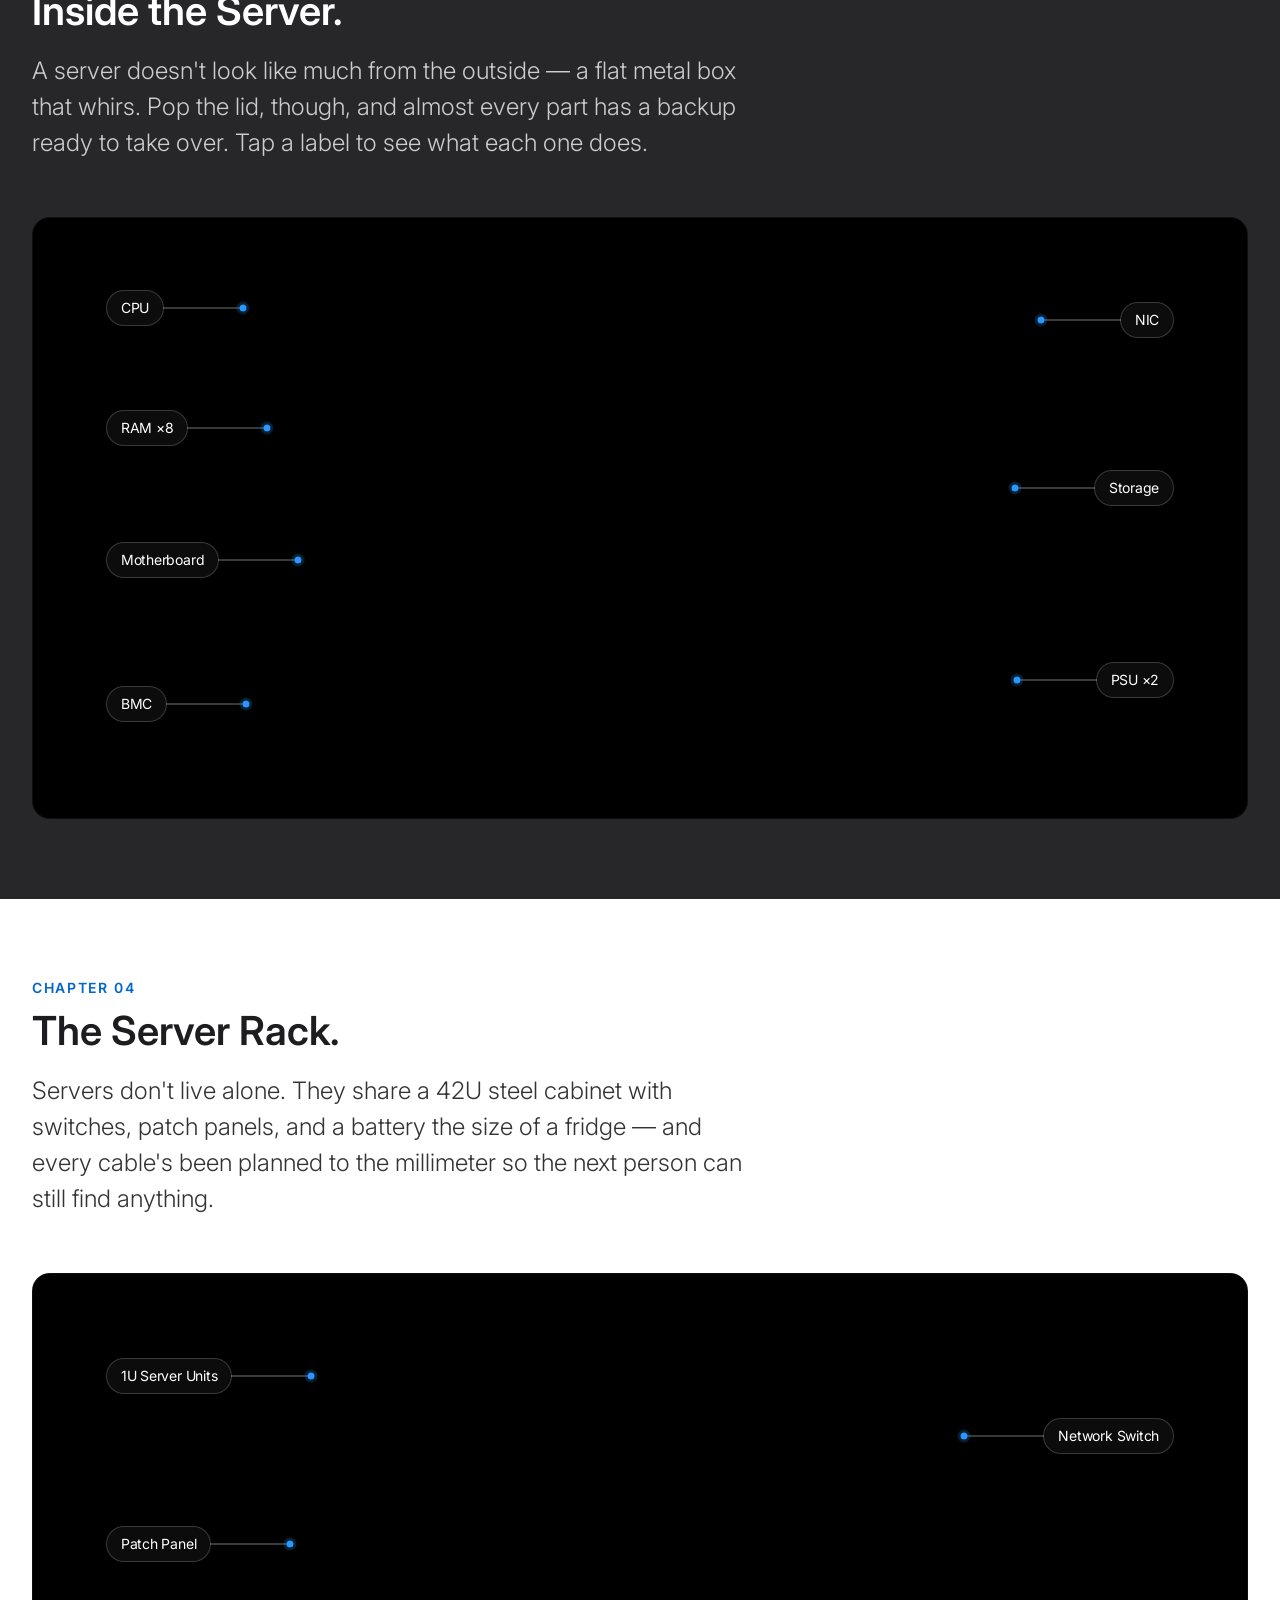
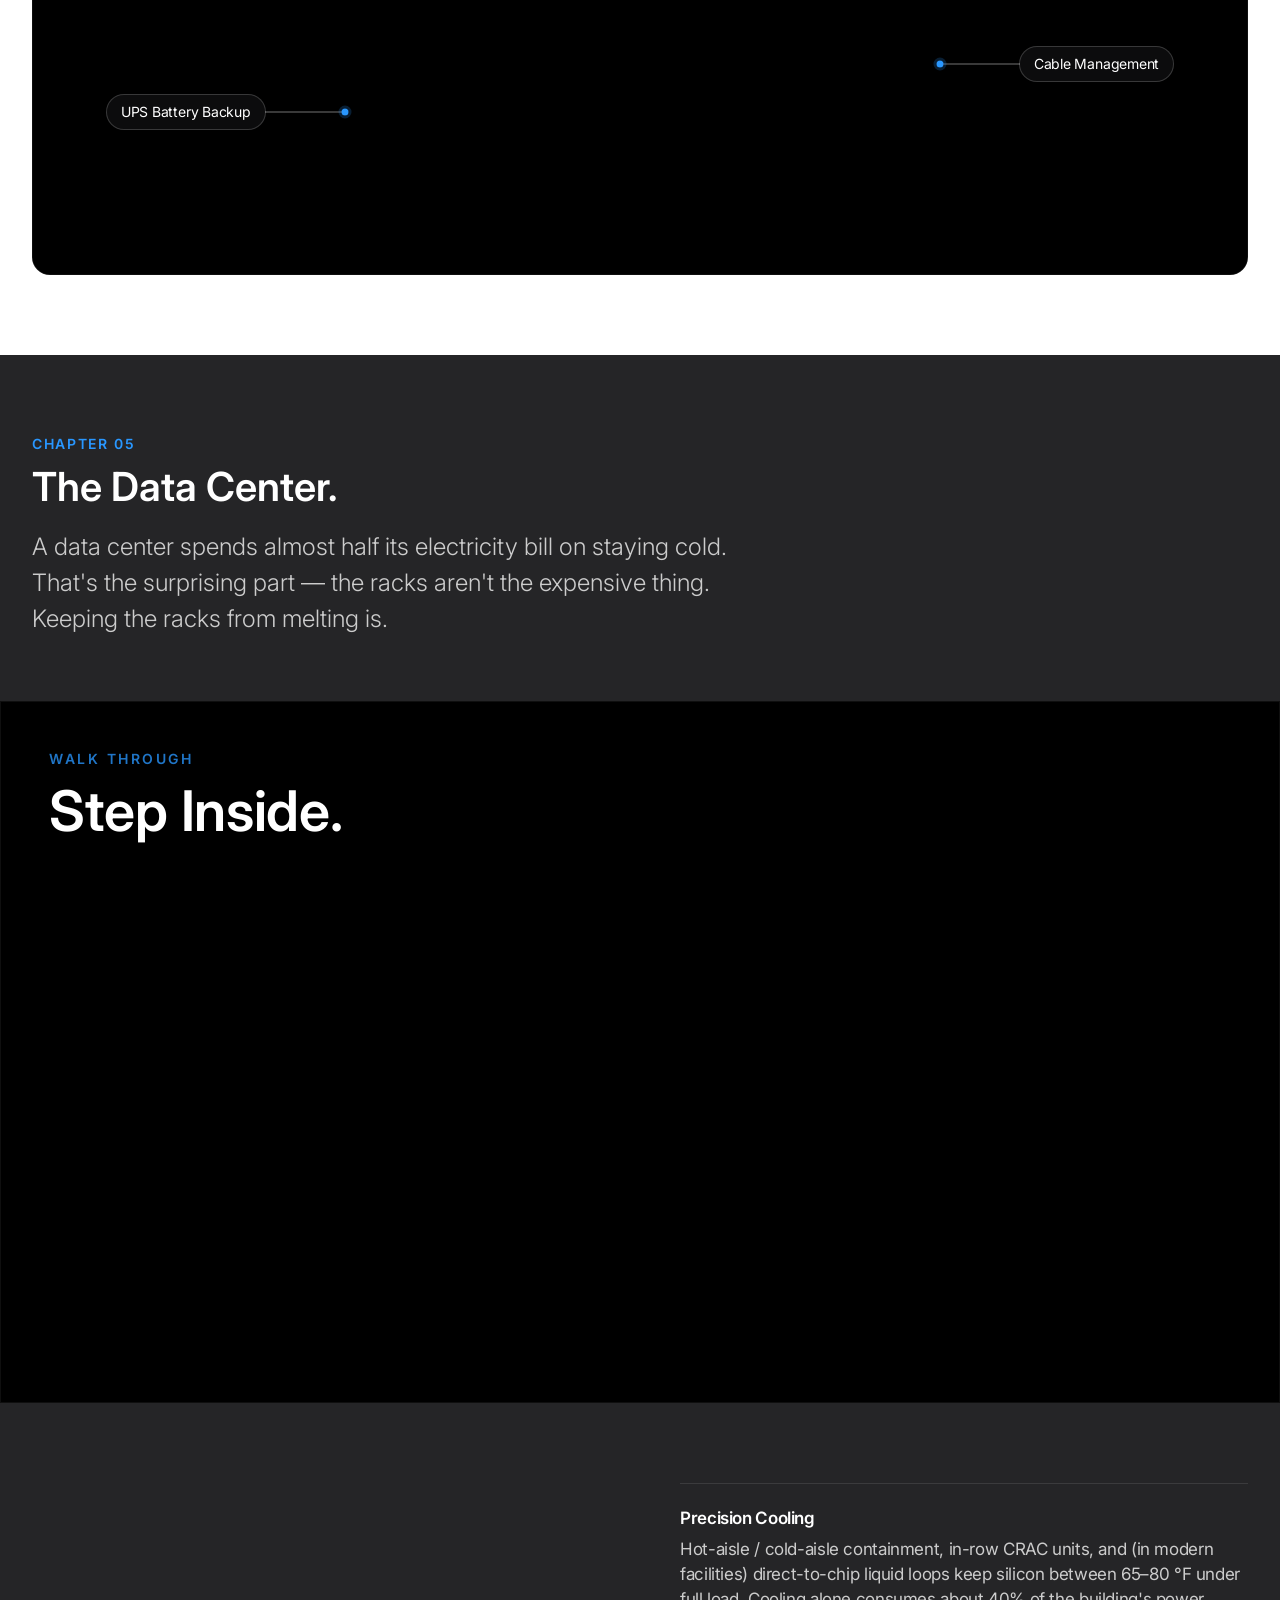
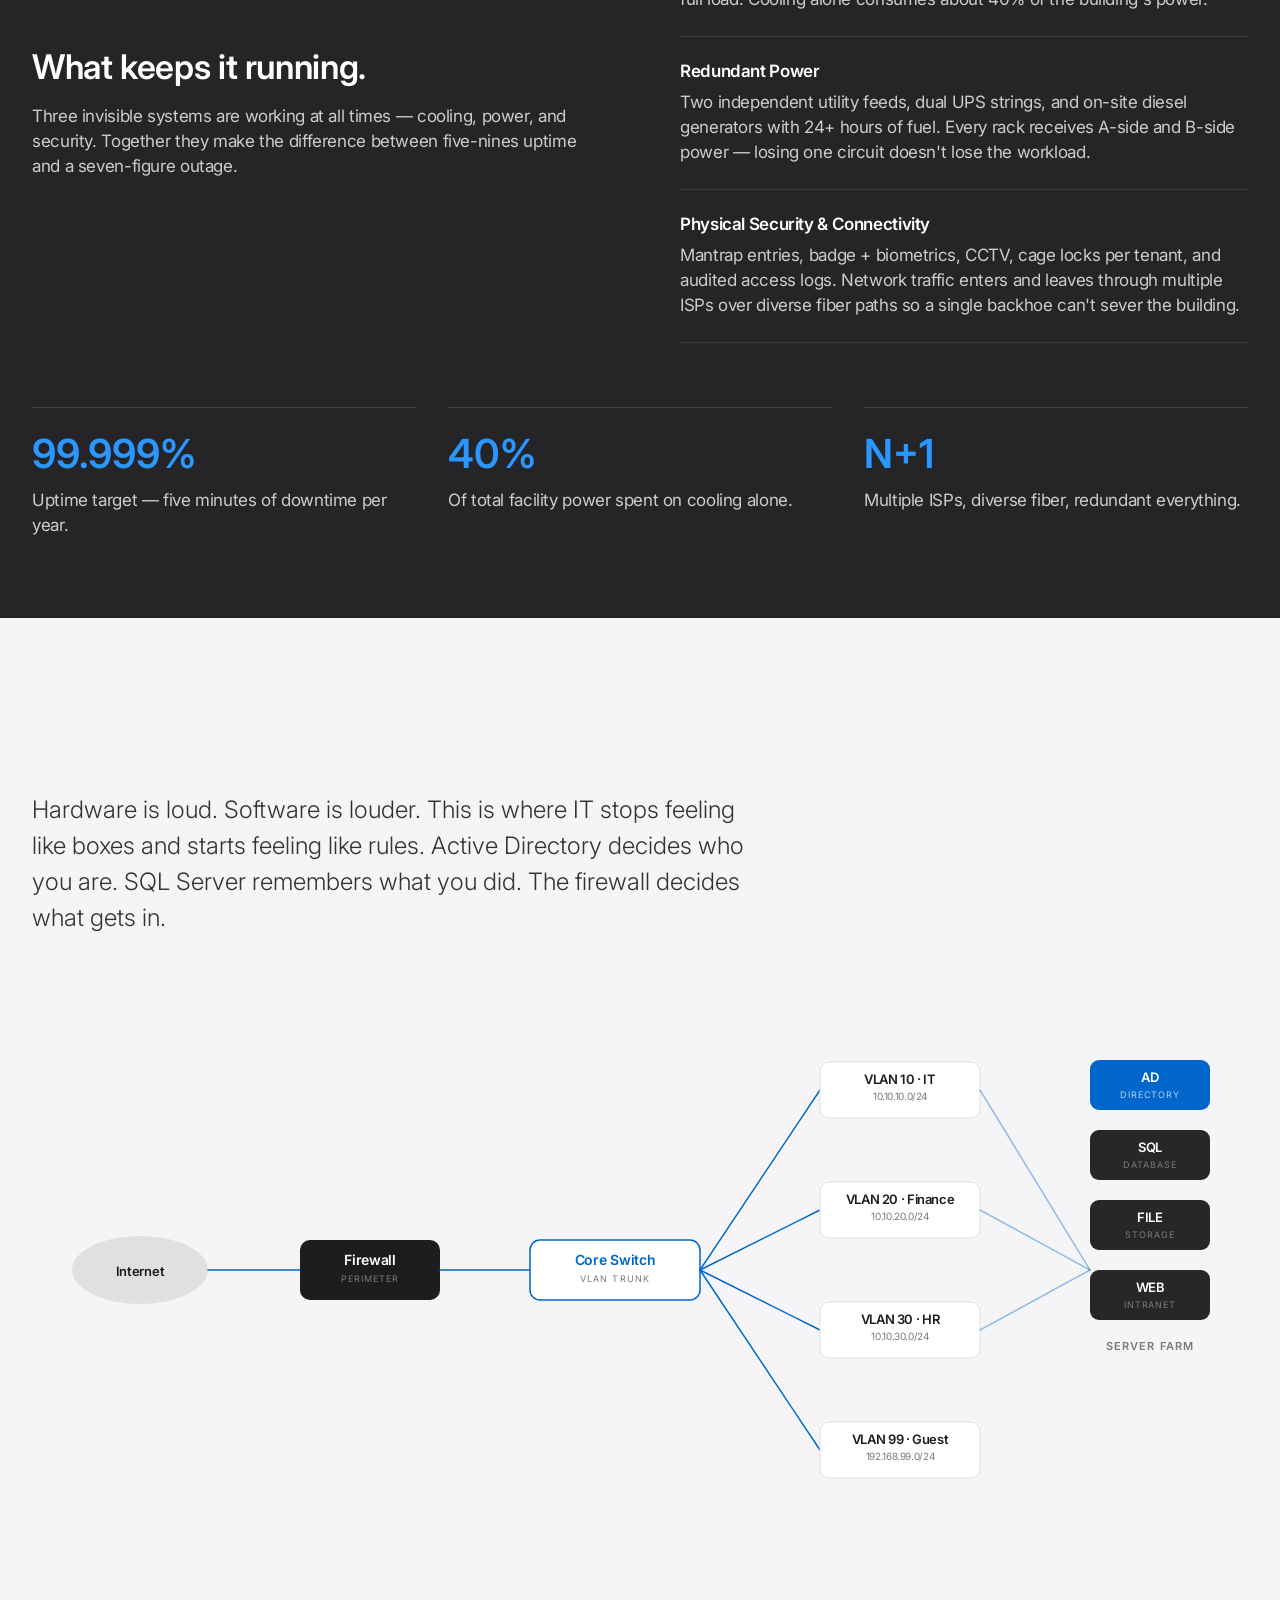
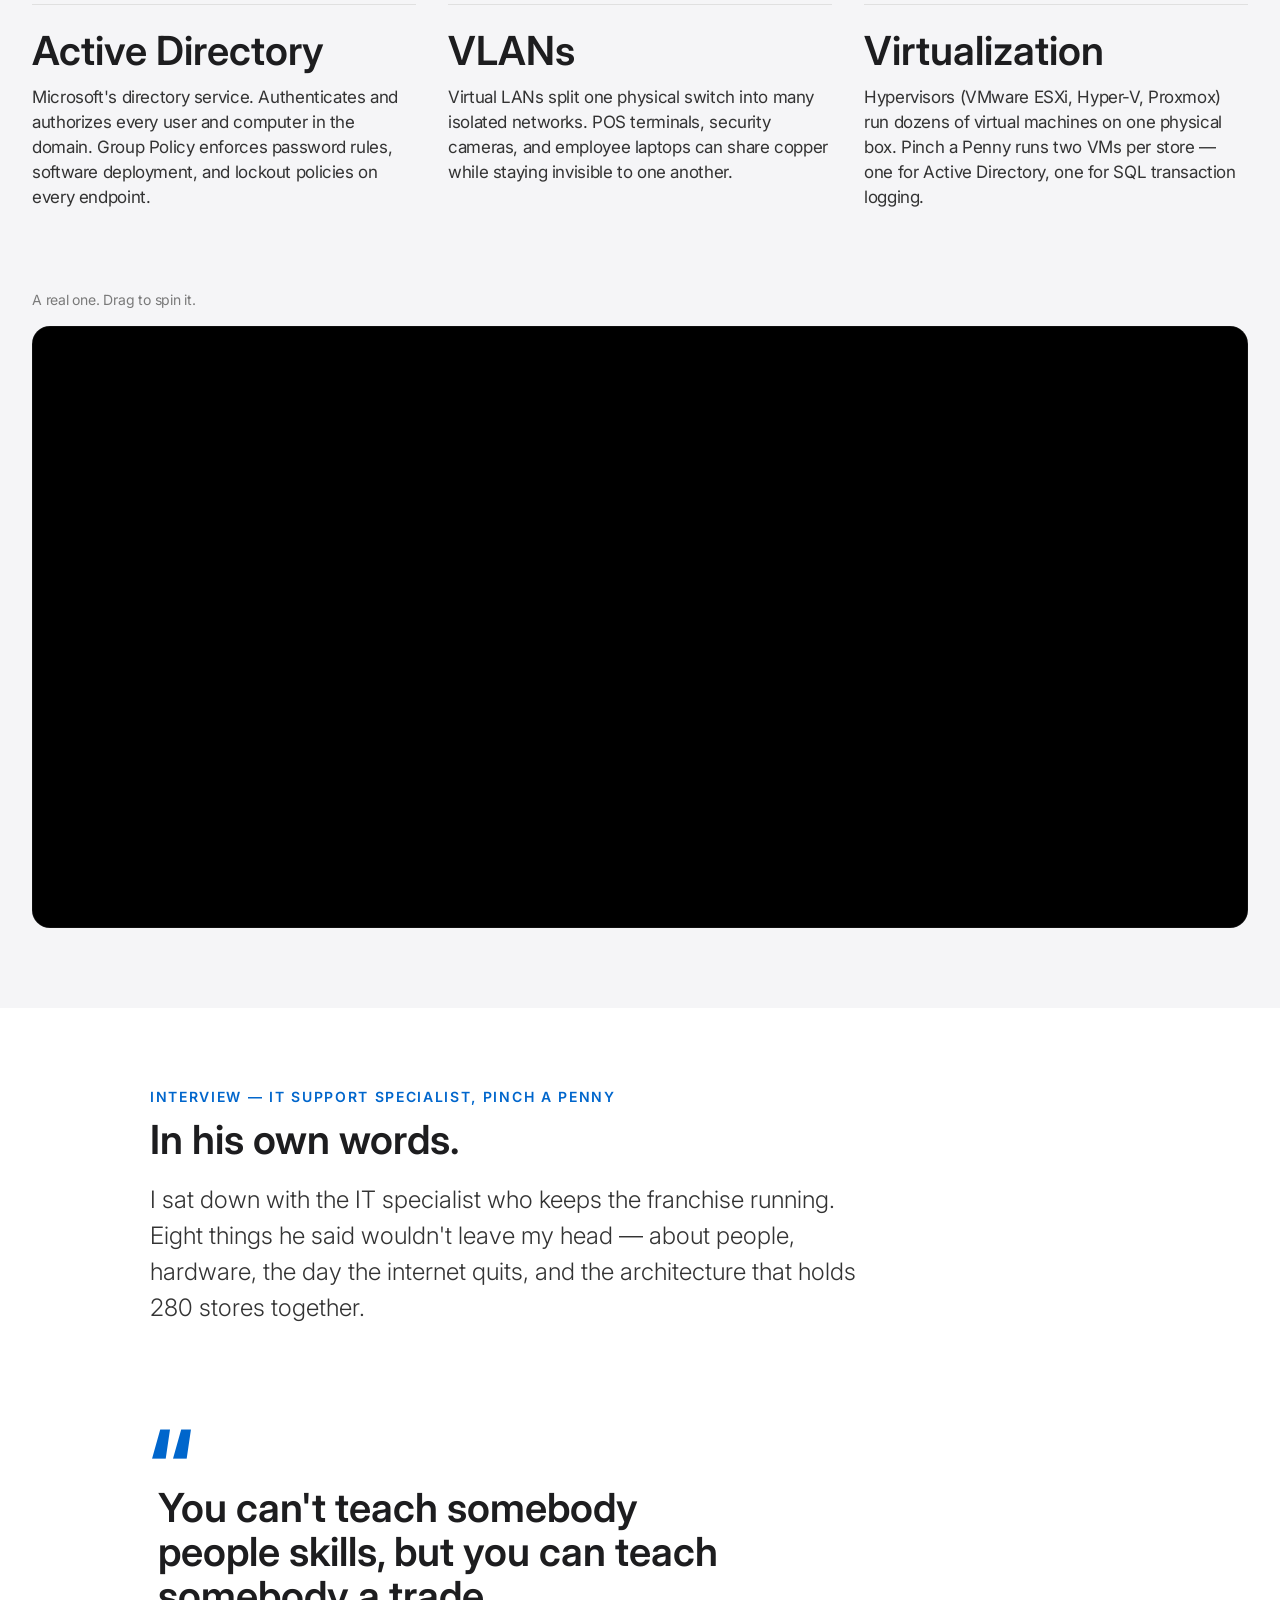
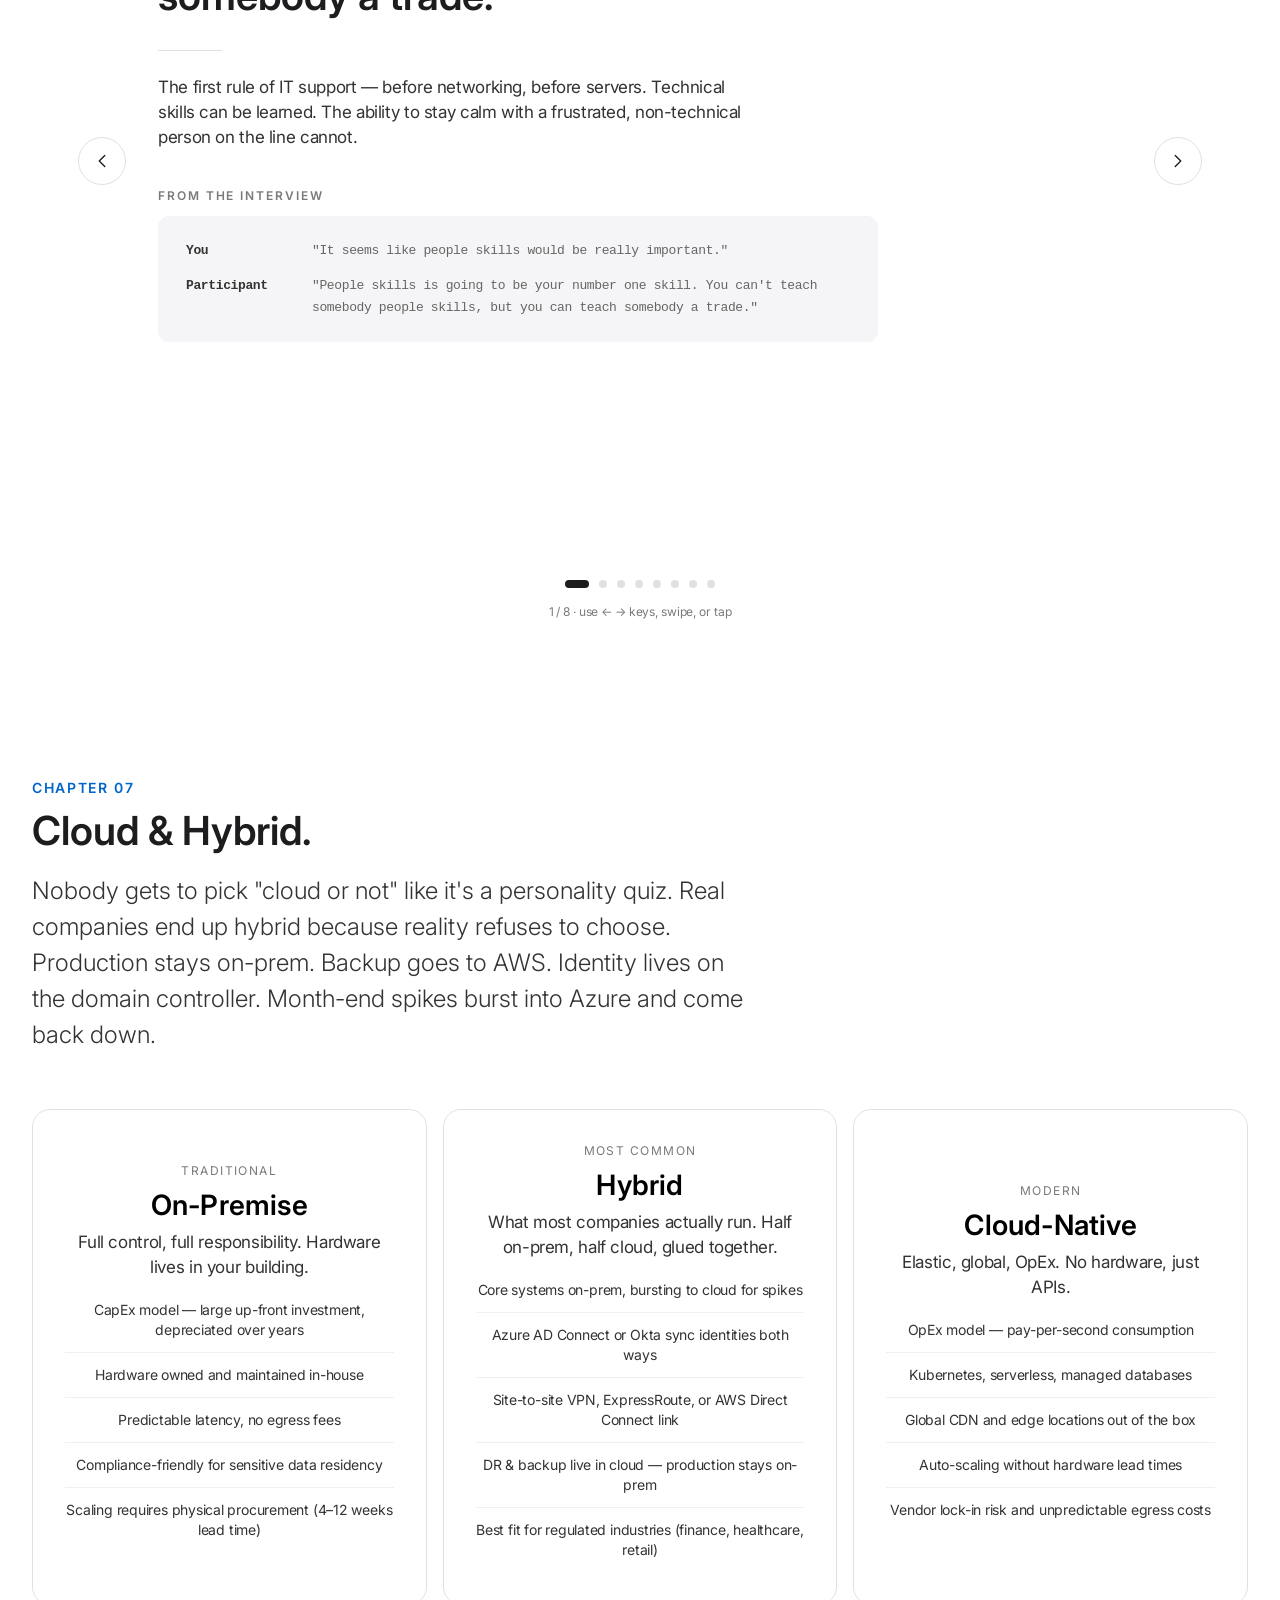
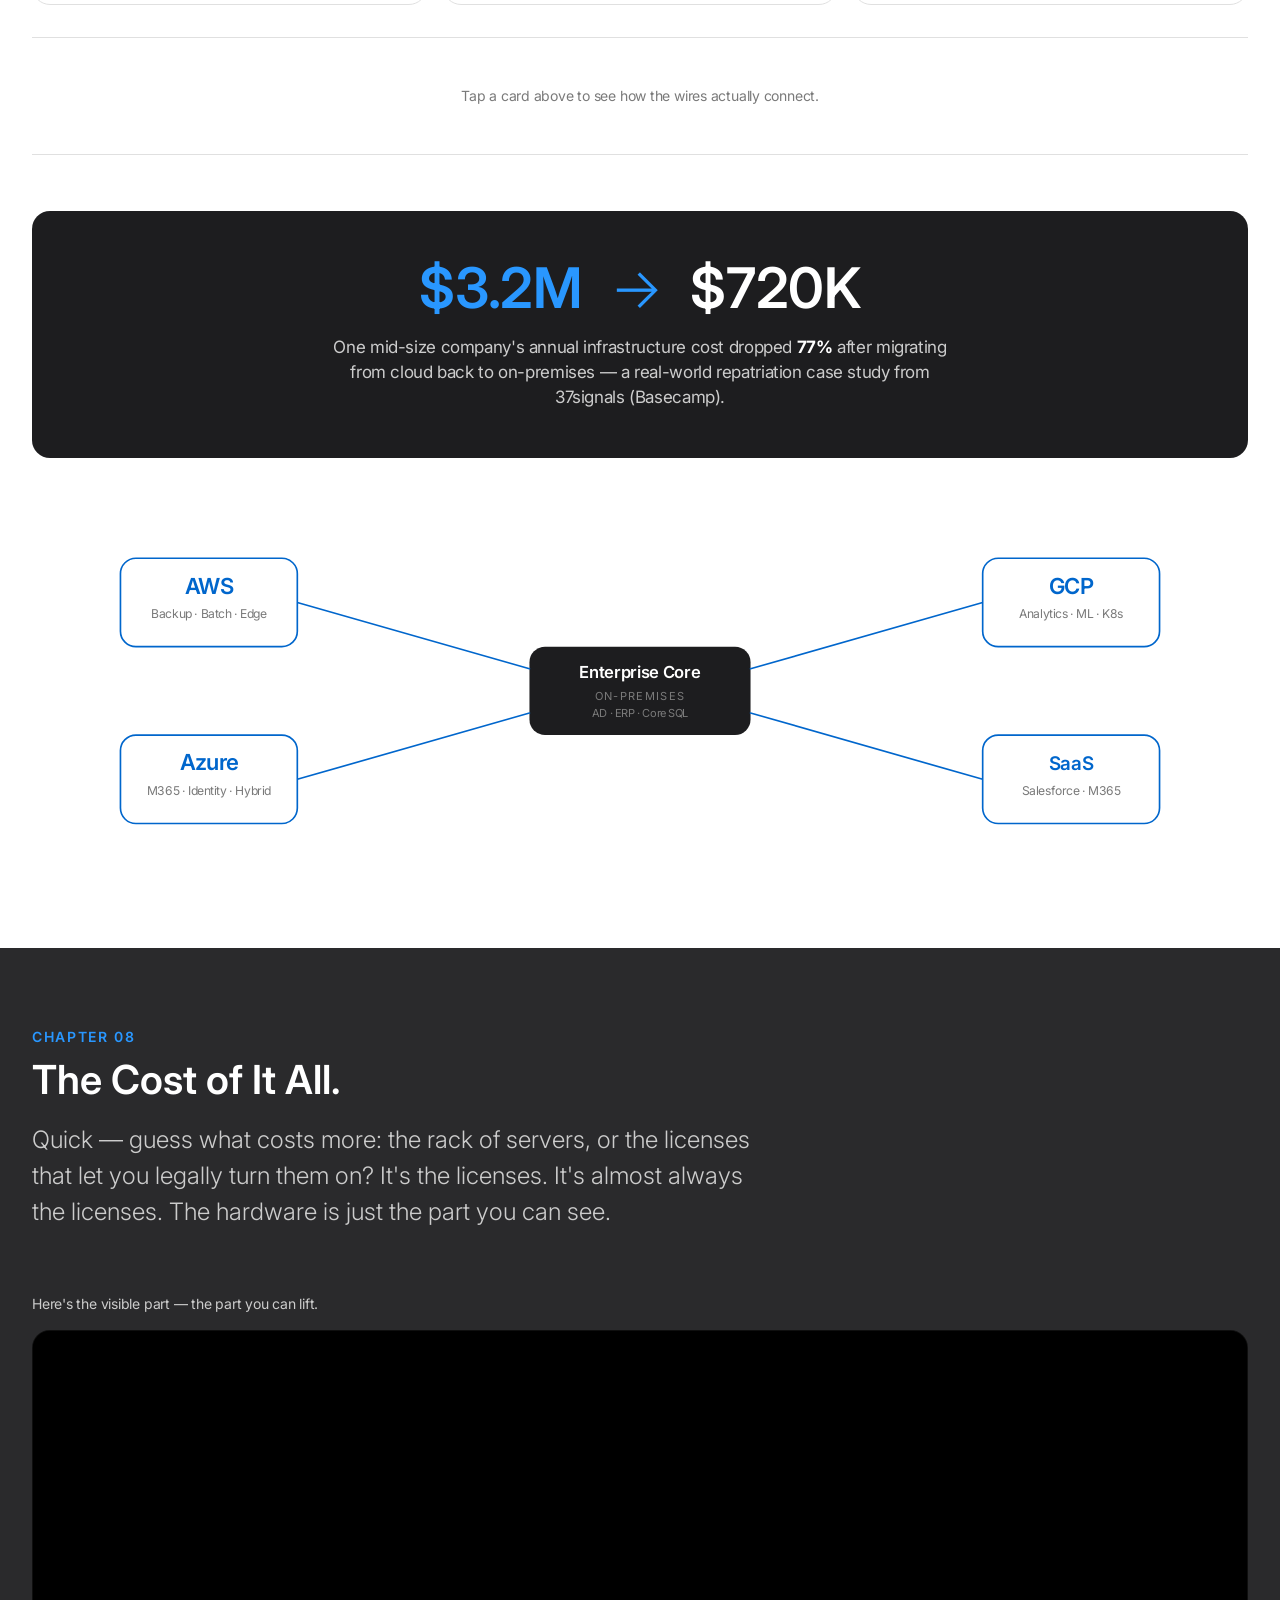
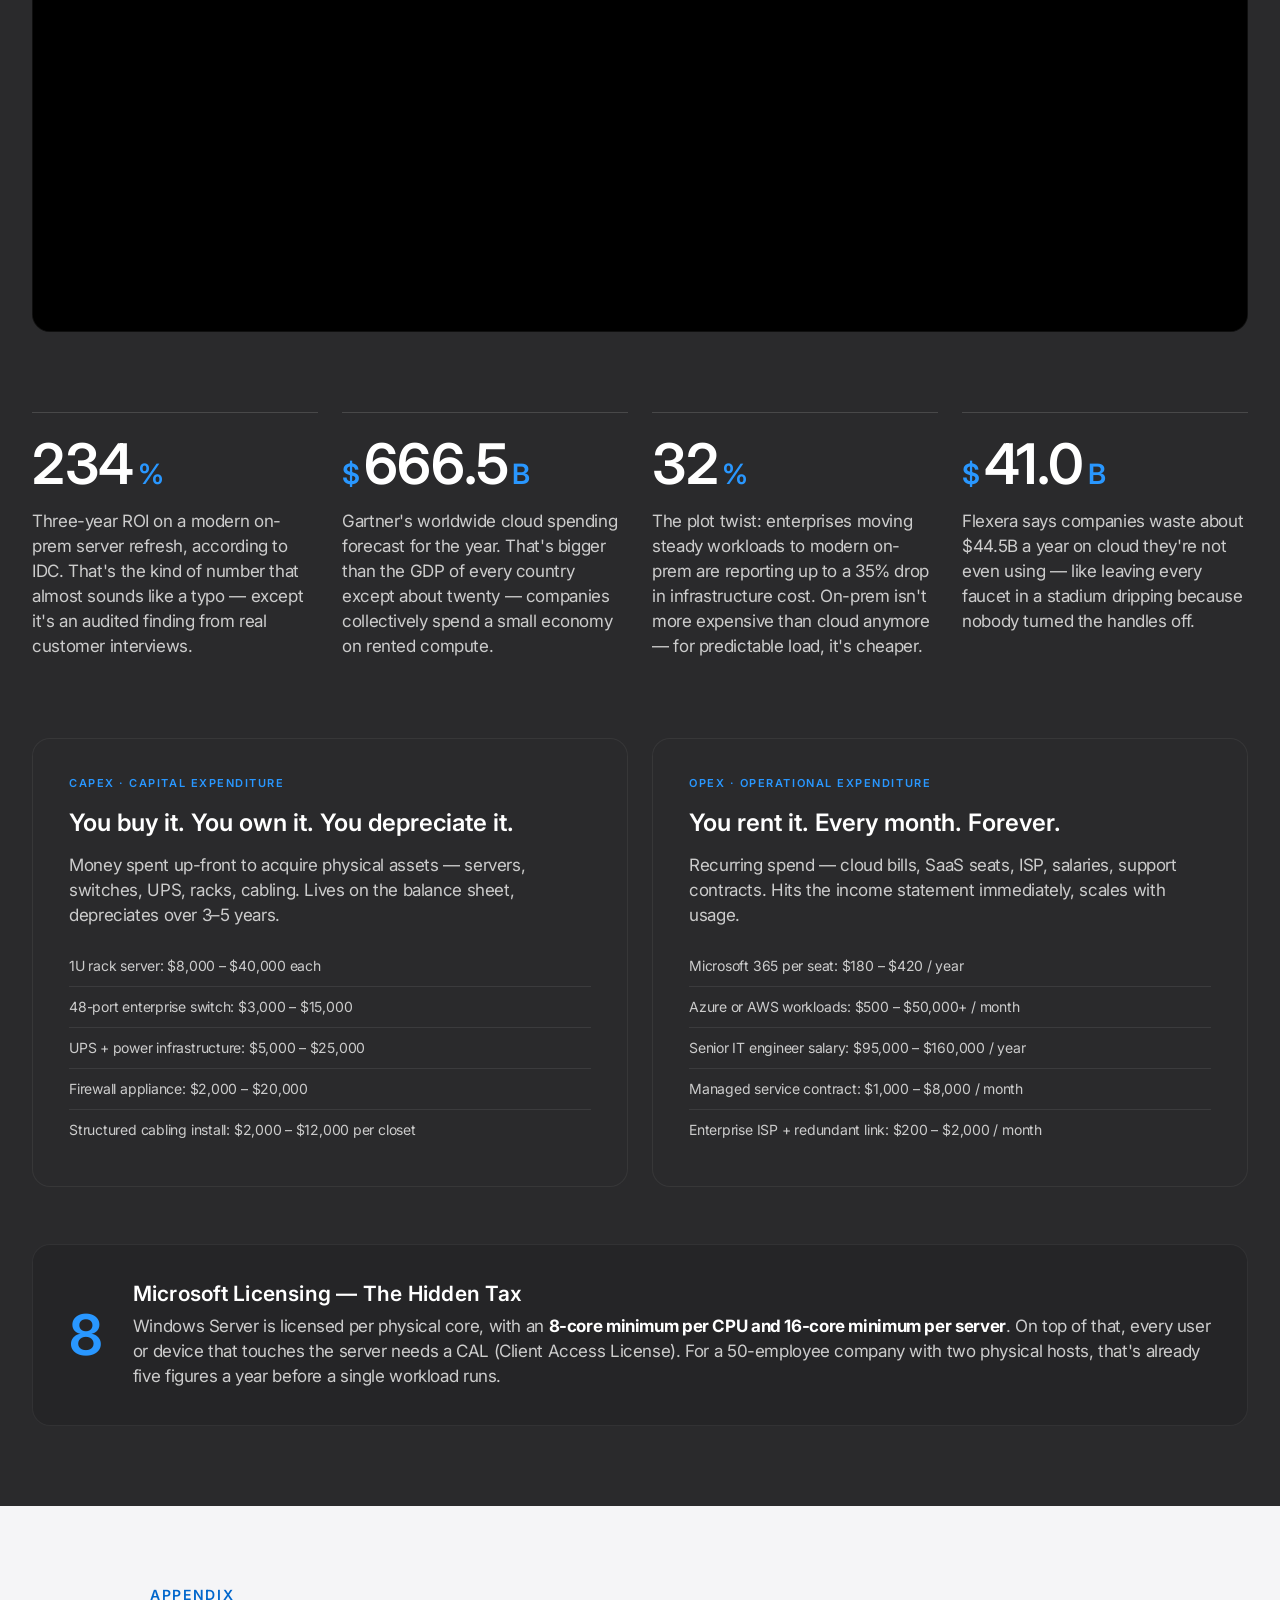
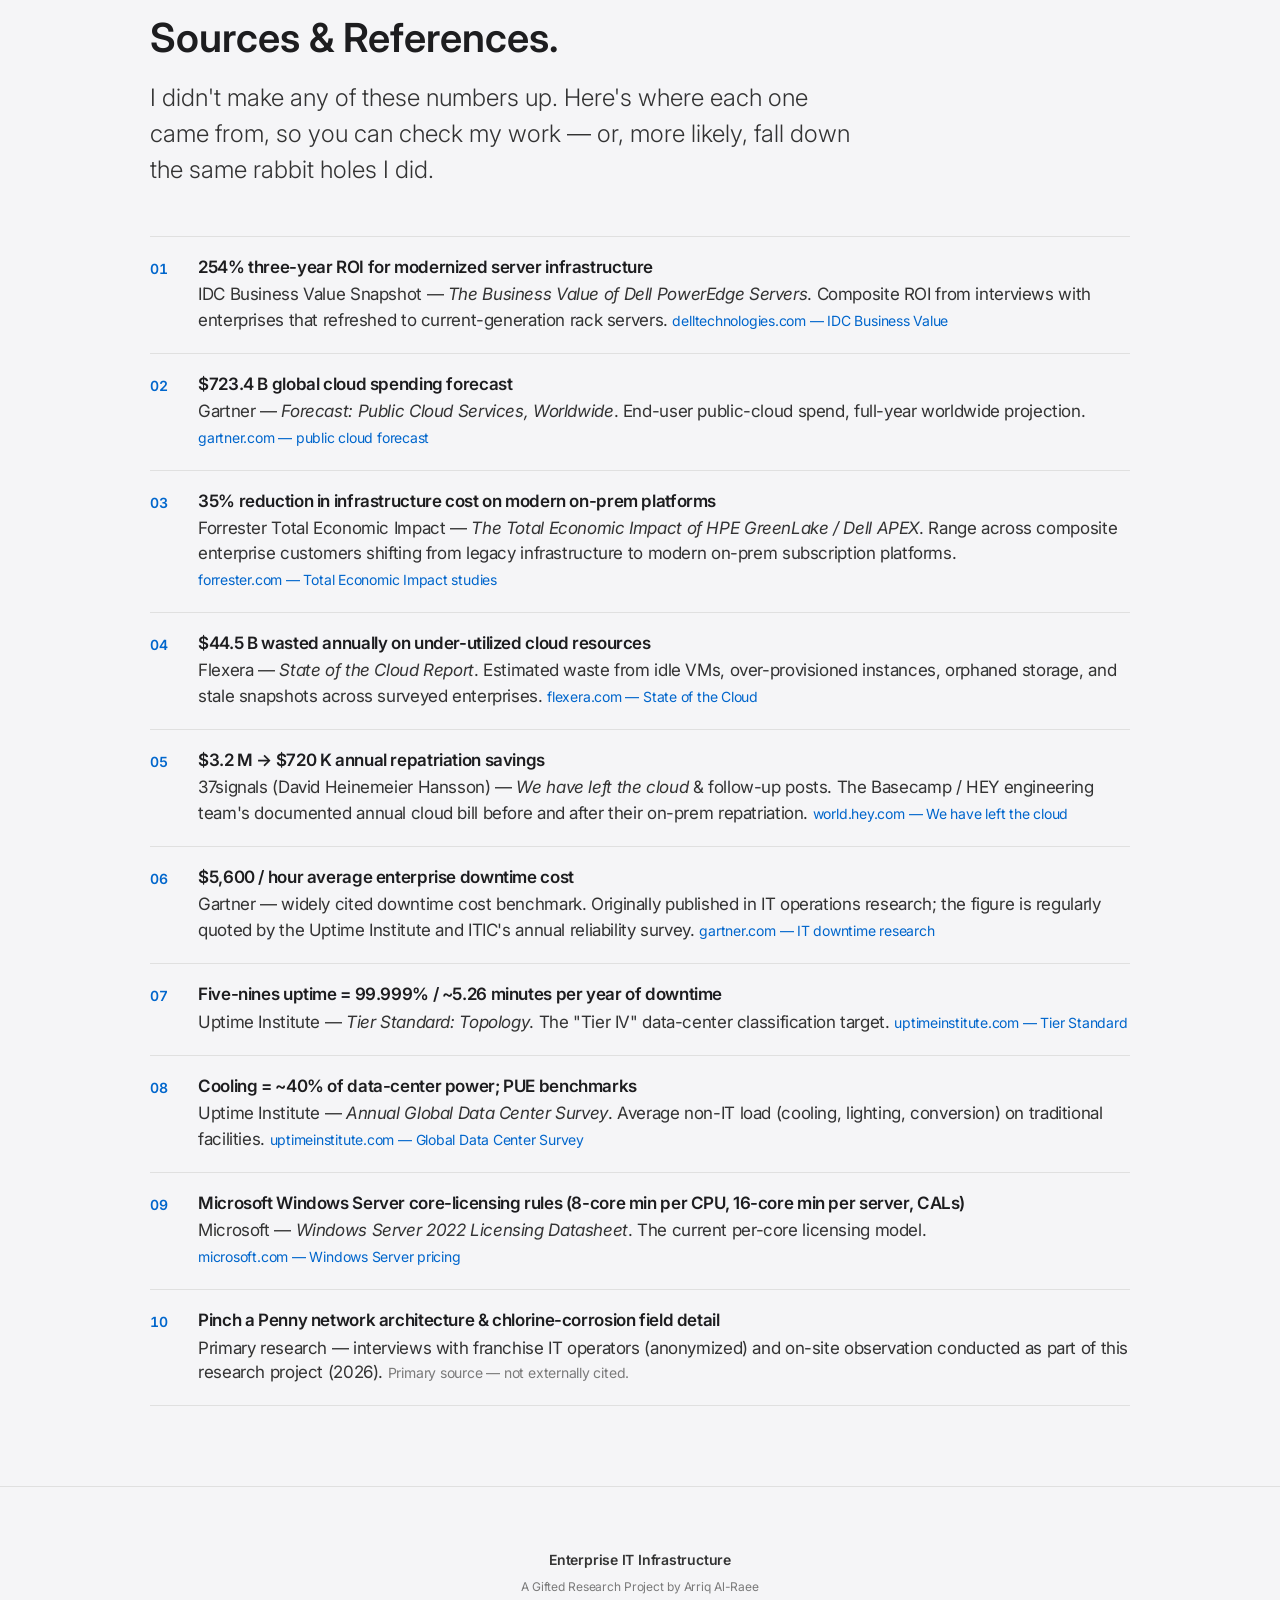
==== commit 06457602: "Revise index.html content and layout Made-with: Cursor" ====
--- a/index.html
+++ b/index.html
@@ -678,6 +678,54 @@
 .cloud-col li:first-child { border-top: 0; padding-top: 0; }
 .cloud-grid.has-active .cloud-col:not(.active) { opacity: 0.45; transform: scale(0.97); }
 .cloud-col.active { border-color: var(--primary); background: var(--pearl); }
+
+/* Cloud detail — diagram panel that reveals when a column is selected */
+.cloud-detail {
+  margin-top: 32px;
+  position: relative;
+}
+.cloud-detail-empty {
+  text-align: center;
+  padding: 48px 24px;
+  font-size: 14px;
+  font-weight: 400;
+  line-height: 1.43;
+  letter-spacing: -0.224px;
+  color: var(--ink-muted-48);
+  border-top: 1px solid var(--hairline);
+  border-bottom: 1px solid var(--hairline);
+}
+.cloud-grid.has-active ~ .cloud-detail .cloud-detail-empty { display: none; }
+.cloud-diagram {
+  display: none;
+  opacity: 0;
+  transform: translateY(8px);
+  transition: opacity 400ms var(--easing), transform 400ms var(--easing);
+  padding: 32px 0 0;
+}
+.cloud-diagram.show {
+  display: block;
+  opacity: 1;
+  transform: none;
+}
+.cloud-diagram svg {
+  width: 100%;
+  height: auto;
+  max-height: 380px;
+  display: block;
+}
+.cloud-diagram-caption {
+  margin-top: 24px;
+  font-size: 17px;
+  font-weight: 400;
+  line-height: 1.47;
+  letter-spacing: -0.374px;
+  color: var(--ink-muted-80);
+  max-width: 720px;
+  margin-left: auto;
+  margin-right: auto;
+  text-align: center;
+}
 
 /* Cost callout */
 .cost-callout {
@@ -1560,6 +1608,19 @@
         <div class="lbl">Hypervisors (VMware ESXi, Hyper-V, Proxmox) run dozens of virtual machines on one physical box. Pinch a Penny runs two VMs per store — one for Active Directory, one for SQL transaction logging.</div>
       </div>
     </div>
+
+    <!-- Network switch — the actual hardware that makes all the lines on the diagram real -->
+    <p class="caption reveal d2" style="margin-top:80px">A real one. Drag to spin it.</p>
+    <div class="model-stage reveal d3" data-h="600" style="margin-top:16px">
+      <iframe
+        title="Enterprise network switch"
+        loading="lazy"
+        src="https://sketchfab.com/models/974f1aa182fc4bb1b996310e32234448/embed?autostart=1&ui_theme=dark&ui_infos=0&ui_controls=0&ui_stop=0"
+        allow="autoplay; fullscreen; xr-spatial-tracking"
+        allowfullscreen
+        mozallowfullscreen="true"
+        webkitallowfullscreen="true"></iframe>
+    </div>
   </div>
 </section>
 
@@ -1570,7 +1631,7 @@
   <div class="container narrow">
     <p class="eyebrow reveal">Interview — IT Support Specialist, Pinch a Penny</p>
     <h2 id="interviewTitle" class="display-lg reveal d1" style="margin-top:12px">In his own words.</h2>
-    <p class="lead reveal d2" style="margin-top:20px">I sat down with the IT specialist who keeps the franchise running. Six things he said wouldn't leave my head.</p>
+    <p class="lead reveal d2" style="margin-top:20px">I sat down with the IT specialist who keeps the franchise running. Eight things he said wouldn't leave my head — about people, hardware, the day the internet quits, and the architecture that holds 280 stores together.</p>
 
     <div class="interview-carousel reveal d3"
          id="interviewCarousel"
@@ -1580,7 +1641,7 @@
       <div class="iq-viewport">
         <div class="iq-track" id="iqTrack">
 
-          <article class="iq-card" role="group" aria-roledescription="slide" aria-label="1 of 6 — People skills">
+          <article class="iq-card" role="group" aria-roledescription="slide" aria-label="1 of 8 — People skills">
             <blockquote class="iq-quote">You can't teach somebody people skills, but you can teach somebody a trade.</blockquote>
             <hr class="iq-rule">
             <p class="iq-body">The first rule of IT support — before networking, before servers. Technical skills can be learned. The ability to stay calm with a frustrated, non-technical person on the line cannot.</p>
@@ -1593,7 +1654,7 @@
             </div>
           </article>
 
-          <article class="iq-card" role="group" aria-roledescription="slide" aria-label="2 of 6 — Flat network" aria-hidden="true">
+          <article class="iq-card" role="group" aria-roledescription="slide" aria-label="2 of 8 — Flat network" aria-hidden="true">
             <blockquote class="iq-quote">The entire network is physical — there's no logical separation.</blockquote>
             <hr class="iq-rule">
             <p class="iq-body">No VLANs. Every device in the store shares one network — POS registers, cameras, office computers, the back-room server. Bandwidth demand is so low, segmentation simply isn't needed.</p>
@@ -1606,7 +1667,7 @@
             </div>
           </article>
 
-          <article class="iq-card" role="group" aria-roledescription="slide" aria-label="3 of 6 — Workstation as server" aria-hidden="true">
+          <article class="iq-card" role="group" aria-roledescription="slide" aria-label="3 of 8 — Workstation as server" aria-hidden="true">
             <blockquote class="iq-quote">You can spend a little and replace it often, or spend a lot upfront and not touch it for a decade.</blockquote>
             <hr class="iq-rule">
             <p class="iq-body">Real servers have two power supplies, ECC memory, and engineered airflow. Theirs have none of that. It's a deliberate CapEx vs OpEx tradeoff — and the IT specialist doesn't personally agree with it.</p>
@@ -1619,7 +1680,7 @@
             </div>
           </article>
 
-          <article class="iq-card" role="group" aria-roledescription="slide" aria-label="4 of 6 — Chlorine" aria-hidden="true">
+          <article class="iq-card" role="group" aria-roledescription="slide" aria-label="4 of 8 — Chlorine" aria-hidden="true">
             <blockquote class="iq-quote">The chlorine gas just eats all the hardware, no matter where it is in the store.</blockquote>
             <hr class="iq-rule">
             <p class="iq-body">Case fans burn out within two years. Ceiling tiles are missing. Ventilation hoods above chemical filling stations mostly don't work. The fix is DeOxit — a contact cleaner that dissolves corrosion and leaves a protective conductive film.</p>
@@ -1632,7 +1693,7 @@
             </div>
           </article>
 
-          <article class="iq-card" role="group" aria-roledescription="slide" aria-label="5 of 6 — Internet outage" aria-hidden="true">
+          <article class="iq-card" role="group" aria-roledescription="slide" aria-label="5 of 8 — Internet outage" aria-hidden="true">
             <blockquote class="iq-quote">There's always somebody whose internet is down — because of the sheer number of stores we operate.</blockquote>
             <hr class="iq-rule">
             <p class="iq-body">Every store runs its own on-premise server so it can keep logging transactions without internet. The only thing that actually fails during an outage is credit card processing — it has to reach the outside world to authenticate.</p>
@@ -1645,7 +1706,7 @@
             </div>
           </article>
 
-          <article class="iq-card" role="group" aria-roledescription="slide" aria-label="6 of 6 — IT is invisible" aria-hidden="true">
+          <article class="iq-card" role="group" aria-roledescription="slide" aria-label="6 of 8 — IT is invisible" aria-hidden="true">
             <blockquote class="iq-quote">You probably don't realize how much of your life runs on IT infrastructure.</blockquote>
             <hr class="iq-rule">
             <p class="iq-body">When you open an app on your phone, you don't think about the server. You just think it works. That invisibility — millions of invisible decisions running silently in the background — is the job done right.</p>
@@ -1658,6 +1719,36 @@
             </div>
           </article>
 
+          <article class="iq-card" role="group" aria-roledescription="slide" aria-label="7 of 8 — Two VMs per store" aria-hidden="true">
+            <blockquote class="iq-quote">Every store runs two virtual machines on one box — one for Active Directory, one for SQL.</blockquote>
+            <hr class="iq-rule">
+            <p class="iq-body">One physical machine, split into two by a hypervisor. The AD VM handles logins and Group Policy. The SQL VM holds the day's transaction log. If one wedges, the other keeps the doors open. It's redundancy on a strip-mall budget.</p>
+            <div class="iq-transcript">
+              <p class="iq-transcript-label">From the interview</p>
+              <dl class="iq-dialogue">
+                <div><dt>You</dt><dd>"How is the local server set up — is it just one role, or split across multiple machines?"</dd></div>
+                <div><dt>Participant</dt><dd>"We run two VMs per store on one Hyper-V host. One's the domain controller — Active Directory. The other runs SQL Server, which is where every transaction gets logged."</dd></div>
+                <div><dt>You</dt><dd>"Why split them instead of running both on the same OS?"</dd></div>
+                <div><dt>Participant</dt><dd>"Failure isolation. If SQL hangs, AD is still up. Cashiers can still authenticate, the camera system still recognizes badges. Two VMs is cheap. Two physical boxes wasn't going to happen."</dd></div>
+              </dl>
+            </div>
+          </article>
+
+          <article class="iq-card" role="group" aria-roledescription="slide" aria-label="8 of 8 — Nightly batch backup" aria-hidden="true">
+            <blockquote class="iq-quote">Every store ships its day to corporate at 2 AM. There's no real-time sync — on purpose.</blockquote>
+            <hr class="iq-rule">
+            <p class="iq-body">Reports run a day behind, and that's the design — not a limitation. Live replication across 280 stores would be a debugging nightmare. Batch jobs are easy to re-run when one fails. They're robust, they're boring, and they're good enough.</p>
+            <div class="iq-transcript">
+              <p class="iq-transcript-label">From the interview</p>
+              <dl class="iq-dialogue">
+                <div><dt>You</dt><dd>"Do all the stores sync to a central server in real time?"</dd></div>
+                <div><dt>Participant</dt><dd>"No, it's a nightly batch. At 2 AM each store sends its transactions up. We don't try to do anything live — too many stores, too much that can break."</dd></div>
+                <div><dt>You</dt><dd>"And if a store's connection is down at 2 AM?"</dd></div>
+                <div><dt>Participant</dt><dd>"Job retries the next night. The transactions are already safe locally. The corporate side doesn't care if a store's a day late — it cares if it ever loses one. Batch jobs you can re-run. Live streams, you can't."</dd></div>
+              </dl>
+            </div>
+          </article>
+
         </div>
       </div>
 
@@ -1676,9 +1767,11 @@
       <button type="button" class="iq-dot" data-index="3" aria-label="Excerpt 4: Chlorine" aria-selected="false"></button>
       <button type="button" class="iq-dot" data-index="4" aria-label="Excerpt 5: Internet outage" aria-selected="false"></button>
       <button type="button" class="iq-dot" data-index="5" aria-label="Excerpt 6: IT is invisible" aria-selected="false"></button>
+      <button type="button" class="iq-dot" data-index="6" aria-label="Excerpt 7: Two VMs per store" aria-selected="false"></button>
+      <button type="button" class="iq-dot" data-index="7" aria-label="Excerpt 8: Nightly batch backup" aria-selected="false"></button>
     </div>
 
-    <p class="iq-counter reveal d4" aria-live="polite"><span id="iqCurrent">1</span> / 6 · use ← → keys, swipe, or tap</p>
+    <p class="iq-counter reveal d4" aria-live="polite"><span id="iqCurrent">1</span> / 8 · use ← → keys, swipe, or tap</p>
   </div>
 </section>
 
@@ -1730,6 +1823,138 @@
       </button>
     </div>
 
+    <!-- Cloud detail — diagram reveals when a column is selected -->
+    <div class="cloud-detail" id="cloudDetail" aria-live="polite">
+      <p class="cloud-detail-empty">Tap a card above to see how the wires actually connect.</p>
+
+      <!-- ON-PREMISE DIAGRAM -->
+      <div class="cloud-diagram" data-for="onprem">
+        <svg viewBox="0 0 600 320" xmlns="http://www.w3.org/2000/svg" aria-label="On-premise architecture diagram">
+          <text x="58" y="40" font-family="SF Pro Text, Inter, sans-serif" font-size="11" fill="#0066cc" font-weight="600" letter-spacing="0.12em">YOUR BUILDING</text>
+          <rect x="40" y="50" width="380" height="220" rx="10" fill="#fff" stroke="#0066cc" stroke-width="1.5" stroke-dasharray="4 4"/>
+
+          <g class="node" data-tip-title="Server Rack" data-tip="Owned hardware in your closet. Bought once, depreciated over five years.">
+            <rect x="70" y="80" width="120" height="160" rx="8" fill="#f5f5f7" stroke="#e0e0e0"/>
+            <rect x="82" y="92"  width="96" height="22" rx="3" fill="#fff" stroke="#e0e0e0"/>
+            <rect x="82" y="118" width="96" height="22" rx="3" fill="#fff" stroke="#e0e0e0"/>
+            <rect x="82" y="144" width="96" height="22" rx="3" fill="#fff" stroke="#e0e0e0"/>
+            <rect x="82" y="170" width="96" height="22" rx="3" fill="#fff" stroke="#e0e0e0"/>
+            <rect x="82" y="196" width="96" height="22" rx="3" fill="#fff" stroke="#e0e0e0"/>
+            <text x="130" y="256" font-family="SF Pro Display, Inter, sans-serif" font-size="11" fill="#1d1d1f" text-anchor="middle" font-weight="600">Server Rack</text>
+          </g>
+
+          <g class="node" data-tip-title="Core Switch" data-tip="On-prem network gear. Bandwidth inside the building is effectively free.">
+            <rect x="220" y="100" width="170" height="36" rx="6" fill="#1d1d1f"/>
+            <text x="305" y="123" font-family="SF Pro Text, Inter, sans-serif" font-size="12" fill="#fff" text-anchor="middle">Core Switch</text>
+          </g>
+
+          <g class="node" data-tip-title="Firewall" data-tip="The one and only path between this building and the public internet.">
+            <rect x="220" y="148" width="170" height="36" rx="6" fill="#fff" stroke="#0066cc" stroke-width="1.5"/>
+            <text x="305" y="171" font-family="SF Pro Text, Inter, sans-serif" font-size="12" fill="#0066cc" text-anchor="middle" font-weight="600">Firewall</text>
+          </g>
+
+          <g class="node" data-tip-title="Workstations" data-tip="Employees on the local LAN — the fastest path to the server is the one that never leaves the building.">
+            <rect x="220" y="200" width="170" height="40" rx="6" fill="#fff" stroke="#e0e0e0"/>
+            <text x="305" y="225" font-family="SF Pro Text, Inter, sans-serif" font-size="12" fill="#1d1d1f" text-anchor="middle">Workstations</text>
+          </g>
+
+          <line x1="190" y1="118" x2="220" y2="118" stroke="#7a7a7a" stroke-dasharray="3 3"/>
+          <line x1="305" y1="136" x2="305" y2="148" stroke="#7a7a7a" stroke-dasharray="3 3"/>
+          <line x1="305" y1="184" x2="305" y2="200" stroke="#7a7a7a" stroke-dasharray="3 3"/>
+          <line x1="390" y1="166" x2="450" y2="166" stroke="#7a7a7a" stroke-dasharray="3 3"/>
+
+          <text x="420" y="158" font-family="SF Pro Text, Inter, sans-serif" font-size="9" fill="#7a7a7a" letter-spacing="0.1em">ISP</text>
+          <ellipse cx="510" cy="166" rx="50" ry="24" fill="#e0e0e0"/>
+          <text x="510" y="170" font-family="SF Pro Display, Inter, sans-serif" font-size="13" fill="#1d1d1f" text-anchor="middle" font-weight="600">Internet</text>
+        </svg>
+        <p class="cloud-diagram-caption"><strong style="color:var(--ink)">On-Premise.</strong> Everything in one place. You buy it, you fix it, you depreciate it over five years. The internet is the thin line at the edge — useful, but not load-bearing.</p>
+      </div>
+
+      <!-- HYBRID DIAGRAM -->
+      <div class="cloud-diagram" data-for="hybrid">
+        <svg viewBox="0 0 600 320" xmlns="http://www.w3.org/2000/svg" aria-label="Hybrid architecture diagram">
+          <text x="58" y="110" font-family="SF Pro Text, Inter, sans-serif" font-size="11" fill="#0066cc" font-weight="600" letter-spacing="0.12em">ON-PREM CORE</text>
+          <rect x="40" y="120" width="220" height="160" rx="10" fill="#fff" stroke="#0066cc" stroke-width="1.5" stroke-dasharray="4 4"/>
+
+          <g class="node" data-tip-title="On-prem core" data-tip="ERP, SQL, AD — the systems too sensitive or too latency-bound to leave the building.">
+            <rect x="70" y="150" width="160" height="50" rx="8" fill="#1d1d1f"/>
+            <text x="150" y="172" font-family="SF Pro Display, Inter, sans-serif" font-size="13" fill="#fff" text-anchor="middle" font-weight="600">AD · SQL · ERP</text>
+            <text x="150" y="188" font-family="SF Pro Text, Inter, sans-serif" font-size="10" fill="#7a7a7a" text-anchor="middle">Stays in the building</text>
+          </g>
+
+          <g class="node" data-tip-title="Office workstations" data-tip="Local LAN access to the core. Fast, free, predictable latency.">
+            <rect x="70" y="216" width="160" height="40" rx="6" fill="#fff" stroke="#e0e0e0"/>
+            <text x="150" y="241" font-family="SF Pro Text, Inter, sans-serif" font-size="12" fill="#1d1d1f" text-anchor="middle">Workstations</text>
+          </g>
+          <line x1="150" y1="200" x2="150" y2="216" stroke="#7a7a7a" stroke-dasharray="3 3"/>
+
+          <g class="node" data-tip-title="Public cloud" data-tip="Azure, AWS, or GCP. The cloud part of hybrid — sized for spikes, not steady state.">
+            <ellipse cx="490" cy="100" rx="80" ry="36" fill="#f5f5f7" stroke="#e0e0e0"/>
+            <text x="490" y="98" font-family="SF Pro Display, Inter, sans-serif" font-size="14" fill="#1d1d1f" text-anchor="middle" font-weight="600" letter-spacing="-0.02em">Public Cloud</text>
+            <text x="490" y="115" font-family="SF Pro Text, Inter, sans-serif" font-size="10" fill="#7a7a7a" text-anchor="middle">Azure · AWS · GCP</text>
+          </g>
+
+          <g class="node" data-tip-title="Cloud workloads" data-tip="Backups, dev/test, month-end batch jobs, disaster recovery — the things that don't have to live locally.">
+            <rect x="410" y="170" width="160" height="50" rx="8" fill="#fff" stroke="#0066cc" stroke-width="1.5"/>
+            <text x="490" y="192" font-family="SF Pro Display, Inter, sans-serif" font-size="13" fill="#0066cc" text-anchor="middle" font-weight="600">Backup · DR · Burst</text>
+            <text x="490" y="208" font-family="SF Pro Text, Inter, sans-serif" font-size="10" fill="#7a7a7a" text-anchor="middle">Pay only when used</text>
+          </g>
+          <line x1="490" y1="136" x2="490" y2="170" stroke="#7a7a7a" stroke-dasharray="3 3"/>
+
+          <path class="flow-line" d="M230 175 L410 195"/>
+          <text x="320" y="170" font-family="SF Pro Text, Inter, sans-serif" font-size="10" fill="#0066cc" text-anchor="middle" font-weight="600" letter-spacing="0.06em">EXPRESSROUTE / VPN</text>
+
+          <path d="M230 165 Q320 78 410 95" fill="none" stroke="#0066cc" stroke-width="1" stroke-dasharray="2 4"/>
+          <text x="320" y="68" font-family="SF Pro Text, Inter, sans-serif" font-size="10" fill="#0066cc" text-anchor="middle" letter-spacing="0.06em">Identity sync · AD ↔ Azure AD</text>
+        </svg>
+        <p class="cloud-diagram-caption"><strong style="color:var(--ink)">Hybrid.</strong> Production stays on-prem because that's where the data is. Backup, DR, and the random month-end spike all go to the cloud. Identity is the glue — one login, both worlds.</p>
+      </div>
+
+      <!-- CLOUD-NATIVE DIAGRAM -->
+      <div class="cloud-diagram" data-for="cloud">
+        <svg viewBox="0 0 600 320" xmlns="http://www.w3.org/2000/svg" aria-label="Cloud-native architecture diagram">
+          <text x="60" y="32" font-family="SF Pro Text, Inter, sans-serif" font-size="11" fill="#0066cc" font-weight="600" letter-spacing="0.12em">NO BUILDING. NO HARDWARE. JUST APIS.</text>
+
+          <g class="node" data-tip-title="us-east-1" data-tip="The cheapest, most-populated region. Most workloads start here.">
+            <ellipse cx="120" cy="100" rx="74" ry="36" fill="#f5f5f7" stroke="#0066cc" stroke-width="1.5"/>
+            <text x="120" y="98" font-family="SF Pro Display, Inter, sans-serif" font-size="13" fill="#1d1d1f" text-anchor="middle" font-weight="600">us-east-1</text>
+            <text x="120" y="114" font-family="SF Pro Text, Inter, sans-serif" font-size="10" fill="#7a7a7a" text-anchor="middle">Region</text>
+          </g>
+
+          <g class="node" data-tip-title="eu-west-1" data-tip="GDPR-bound users get served from Ireland. Same code, different region.">
+            <ellipse cx="300" cy="80" rx="74" ry="36" fill="#f5f5f7" stroke="#0066cc" stroke-width="1.5"/>
+            <text x="300" y="78" font-family="SF Pro Display, Inter, sans-serif" font-size="13" fill="#1d1d1f" text-anchor="middle" font-weight="600">eu-west-1</text>
+            <text x="300" y="94" font-family="SF Pro Text, Inter, sans-serif" font-size="10" fill="#7a7a7a" text-anchor="middle">Region</text>
+          </g>
+
+          <g class="node" data-tip-title="ap-southeast-2" data-tip="APAC users hit Sydney. Auto-routed by latency.">
+            <ellipse cx="480" cy="100" rx="74" ry="36" fill="#f5f5f7" stroke="#0066cc" stroke-width="1.5"/>
+            <text x="480" y="98" font-family="SF Pro Display, Inter, sans-serif" font-size="13" fill="#1d1d1f" text-anchor="middle" font-weight="600">ap-south-2</text>
+            <text x="480" y="114" font-family="SF Pro Text, Inter, sans-serif" font-size="10" fill="#7a7a7a" text-anchor="middle">Region</text>
+          </g>
+
+          <rect x="60" y="180" width="480" height="40" rx="6" fill="#1d1d1f"/>
+          <text x="300" y="201" font-family="SF Pro Display, Inter, sans-serif" font-size="13" fill="#fff" text-anchor="middle" font-weight="600">Global Edge / CDN</text>
+          <text x="300" y="214" font-family="SF Pro Text, Inter, sans-serif" font-size="9" fill="#7a7a7a" text-anchor="middle" letter-spacing="0.1em">300+ POPS · MILLISECOND TTFB</text>
+
+          <path class="flow-line" d="M120 136 L120 180"/>
+          <path class="flow-line" d="M300 116 L300 180"/>
+          <path class="flow-line" d="M480 136 L480 180"/>
+
+          <text x="60" y="252" font-family="SF Pro Text, Inter, sans-serif" font-size="11" fill="#7a7a7a" font-weight="600" letter-spacing="0.1em">USERS</text>
+          <line x1="60" y1="260" x2="540" y2="260" stroke="#e0e0e0"/>
+          <text x="120" y="282" font-family="SF Pro Text, Inter, sans-serif" font-size="12" fill="#1d1d1f" text-anchor="middle">North America</text>
+          <text x="300" y="282" font-family="SF Pro Text, Inter, sans-serif" font-size="12" fill="#1d1d1f" text-anchor="middle">Europe</text>
+          <text x="480" y="282" font-family="SF Pro Text, Inter, sans-serif" font-size="12" fill="#1d1d1f" text-anchor="middle">Asia-Pacific</text>
+
+          <path class="flow-line" d="M120 220 L120 264"/>
+          <path class="flow-line" d="M300 220 L300 264"/>
+          <path class="flow-line" d="M480 220 L480 264"/>
+        </svg>
+        <p class="cloud-diagram-caption"><strong style="color:var(--ink)">Cloud-Native.</strong> No building, no rack, no cables you can touch. Workloads live across multiple regions, edge nodes serve anyone within a few milliseconds, and you pay per second instead of per server.</p>
+      </div>
+    </div>
+
     <div class="cost-callout reveal d3">
       <div class="num">
         <span style="color:var(--primary-on-dark)">$3.2M</span>
@@ -1784,68 +2009,33 @@
       </svg>
     </div>
 
-    <!-- Network switch model embed for visual texture -->
-    <div class="model-stage reveal d4" data-h="600" style="margin-top:64px">
+  </div>
+</section>
+
+<!-- ═══════════════════════════════════════════════════════════
+     SECTION 9 — THE COST OF IT ALL
+     (Pinch a Penny chapter retired — interview carousel above is now the canonical Pinch a Penny narrative)
+═════════════════════════════════════════════════════════════ -->
+<section class="section dark-2" id="cost">
+  <div class="container wide">
+    <p class="eyebrow reveal">Chapter 08</p>
+    <h2 class="display-lg reveal d1" style="margin-top:12px">The Cost of It All.</h2>
+    <p class="lead reveal d2" style="margin-top:20px">Quick — guess what costs more: the rack of servers, or the licenses that let you legally turn them on? It's the licenses. It's almost always the licenses. The hardware is just the part you can see.</p>
+
+    <!-- The hardware. Now the bill. -->
+    <p class="caption reveal d2" style="margin-top:64px; color:var(--body-muted)">Here's the visible part — the part you can lift.</p>
+    <div class="model-stage reveal d3" data-h="600" style="margin-top:16px">
       <iframe
-        title="Network switch"
+        title="Full server rack and console"
         loading="lazy"
-        src="https://sketchfab.com/models/974f1aa182fc4bb1b996310e32234448/embed?autostart=1&ui_theme=dark&ui_infos=0&ui_controls=0&ui_stop=0"
+        src="https://sketchfab.com/models/24ebe6f197c44e0a93f4010045c4a997/embed?autostart=1&ui_theme=dark&ui_infos=0&ui_controls=0&ui_stop=0"
         allow="autoplay; fullscreen; xr-spatial-tracking"
         allowfullscreen
         mozallowfullscreen="true"
         webkitallowfullscreen="true"></iframe>
     </div>
-  </div>
-</section>
-
-<!-- ═══════════════════════════════════════════════════════════
-     SECTION 9 — REAL WORLD: PINCH A PENNY
-═════════════════════════════════════════════════════════════ -->
-<section class="section case" id="penny">
-  <div class="container narrow">
-    <p class="eyebrow reveal">Chapter 08 · Case Study</p>
-    <h2 class="display-lg reveal d1" style="margin-top:12px">Pinch a Penny.</h2>
-    <p class="lead reveal d2" style="margin-top:20px">Pinch a Penny is 280+ stores selling fun summer stuff with IT that's stubbornly old-school. That's not failure — that's survival.</p>
-
-    <p class="body-text reveal d3" style="margin-top:24px; max-width:720px;">Walk into any of their stores and you'll see the same setup: one register, one back-office PC, and a closet most people would mistake for a janitor's. That closet runs the store. Here are five things about it that surprised me.</p>
-
-    <div class="case-feature">
-      <div class="pq-quote-block reveal">
-        <div class="pq-quote">No VLANs. Flat network. Every device on the same logical network.</div>
-        <div class="pq-body">First thing that broke my brain: the POS, the security cameras, and the employee laptop are all on the same flat network. Big retailers segment everything by law. Pinch a Penny stores were built before that became standard practice, and untangling 280 of them is a "next quarter" project that's been "next quarter" for a while.</div>
-      </div>
-      <div class="pq-quote-block reveal">
-        <div class="pq-quote">Chlorine gas corrodes metal contacts. DeOxit contact cleaner is the fix.</div>
-        <div class="pq-body">Then there's the chlorine. Pool stores stock chlorine, algaecides, and oxidizers, so the air's faintly corrosive year-round. NIC ports oxidize. Server PSUs die early. The fix is a $9 tube of DeOxit on the shelf next to the staplers — completely unglamorous and completely effective.</div>
-      </div>
-      <div class="pq-quote-block reveal">
-        <div class="pq-quote">All stores run local servers — because the internet goes down. Always.</div>
-        <div class="pq-body">Every store keeps a Windows box humming under the counter running the database locally. A cloud-only POS sounds great until the ISP drops on a Saturday and you've got a line of customers holding chlorine tabs. The internet is treated as a convenience here, not a dependency.</div>
-      </div>
-      <div class="pq-quote-block reveal">
-        <div class="pq-quote">Two VMs per store: one for Active Directory, one for SQL transaction logging.</div>
-        <div class="pq-body">That one Windows box isn't really one machine — it's two virtual machines on a single Hyper-V host. VM #1 handles staff logins and Group Policy. VM #2 runs SQL Server with the day's transaction log. Two roles, two VMs, separate failures. If one wedges, the other keeps the doors open.</div>
-      </div>
-      <div class="pq-quote-block reveal">
-        <div class="pq-quote">Nightly batch backup to central server. No real-time sync.</div>
-        <div class="pq-body">And then at 2 AM, every store ships the day's transactions to corporate. Reporting is always a day behind — on purpose. Live replication across 280 stores would be a debugging nightmare. Batch jobs you can re-run when one fails. They're robust, they're boring, and they're good enough.</div>
-      </div>
-    </div>
-
-    <p class="body-text reveal" style="margin-top:48px; max-width:720px;">If I'm being honest, this build looks dated on paper. No segmentation, no real-time sync, paper-towel-and-DeOxit hardware care. But it stays open during outages, the staff knows how it works, and the bill is small. Pragmatic beats fashionable when the customer is standing at the counter. That's the lesson — the cleanest architecture isn't always the one that wins.</p>
-  </div>
-</section>
-
-<!-- ═══════════════════════════════════════════════════════════
-     SECTION 10 — THE COST OF IT ALL
-═════════════════════════════════════════════════════════════ -->
-<section class="section dark-2" id="cost">
-  <div class="container wide">
-    <p class="eyebrow reveal">Chapter 09</p>
-    <h2 class="display-lg reveal d1" style="margin-top:12px">The Cost of It All.</h2>
-    <p class="lead reveal d2" style="margin-top:20px">Quick — guess what costs more: the rack of servers, or the licenses that let you legally turn them on? It's the licenses. It's almost always the licenses. The hardware is just the part you can see.</p>
-
-    <div class="counter-grid">
+
+    <div class="counter-grid" style="margin-top:80px">
       <div class="counter reveal d2">
         <div class="num" data-counter='{"end":254,"suffix":"%"}'>0%</div>
         <div class="lbl">Three-year ROI on a modern on-prem server refresh, according to IDC. That's the kind of number that almost sounds like a typo — except it's an audited finding from real customer interviews.</div>
@@ -1900,17 +2090,6 @@
       </div>
     </div>
 
-    <!-- Full rack + console embed for visual closure -->
-    <div class="model-stage reveal d3" data-h="600" style="margin-top:64px">
-      <iframe
-        title="Full server rack and console"
-        loading="lazy"
-        src="https://sketchfab.com/models/24ebe6f197c44e0a93f4010045c4a997/embed?autostart=1&ui_theme=dark&ui_infos=0&ui_controls=0&ui_stop=0"
-        allow="autoplay; fullscreen; xr-spatial-tracking"
-        allowfullscreen
-        mozallowfullscreen="true"
-        webkitallowfullscreen="true"></iframe>
-    </div>
   </div>
 </section>
 
@@ -2274,7 +2453,9 @@
    CLOUD COMPARISON — click to highlight
    ───────────────────────────────────────────────────────────── */
 const cloudGrid = document.getElementById('cloudGrid');
+const cloudDetail = document.getElementById('cloudDetail');
 if (cloudGrid) {
+  const diagrams = cloudDetail ? cloudDetail.querySelectorAll('.cloud-diagram') : [];
   cloudGrid.querySelectorAll('.cloud-col').forEach(col => {
     col.addEventListener('click', () => {
       const wasActive = col.classList.contains('active');
@@ -2282,12 +2463,17 @@
         c.classList.remove('active');
         c.setAttribute('aria-selected', 'false');
       });
+      diagrams.forEach(d => d.classList.remove('show'));
+
       if (wasActive) {
         cloudGrid.classList.remove('has-active');
       } else {
         col.classList.add('active');
         col.setAttribute('aria-selected', 'true');
         cloudGrid.classList.add('has-active');
+        const target = col.getAttribute('data-col');
+        const match = cloudDetail && cloudDetail.querySelector(`.cloud-diagram[data-for="${target}"]`);
+        if (match) match.classList.add('show');
       }
     });
   });
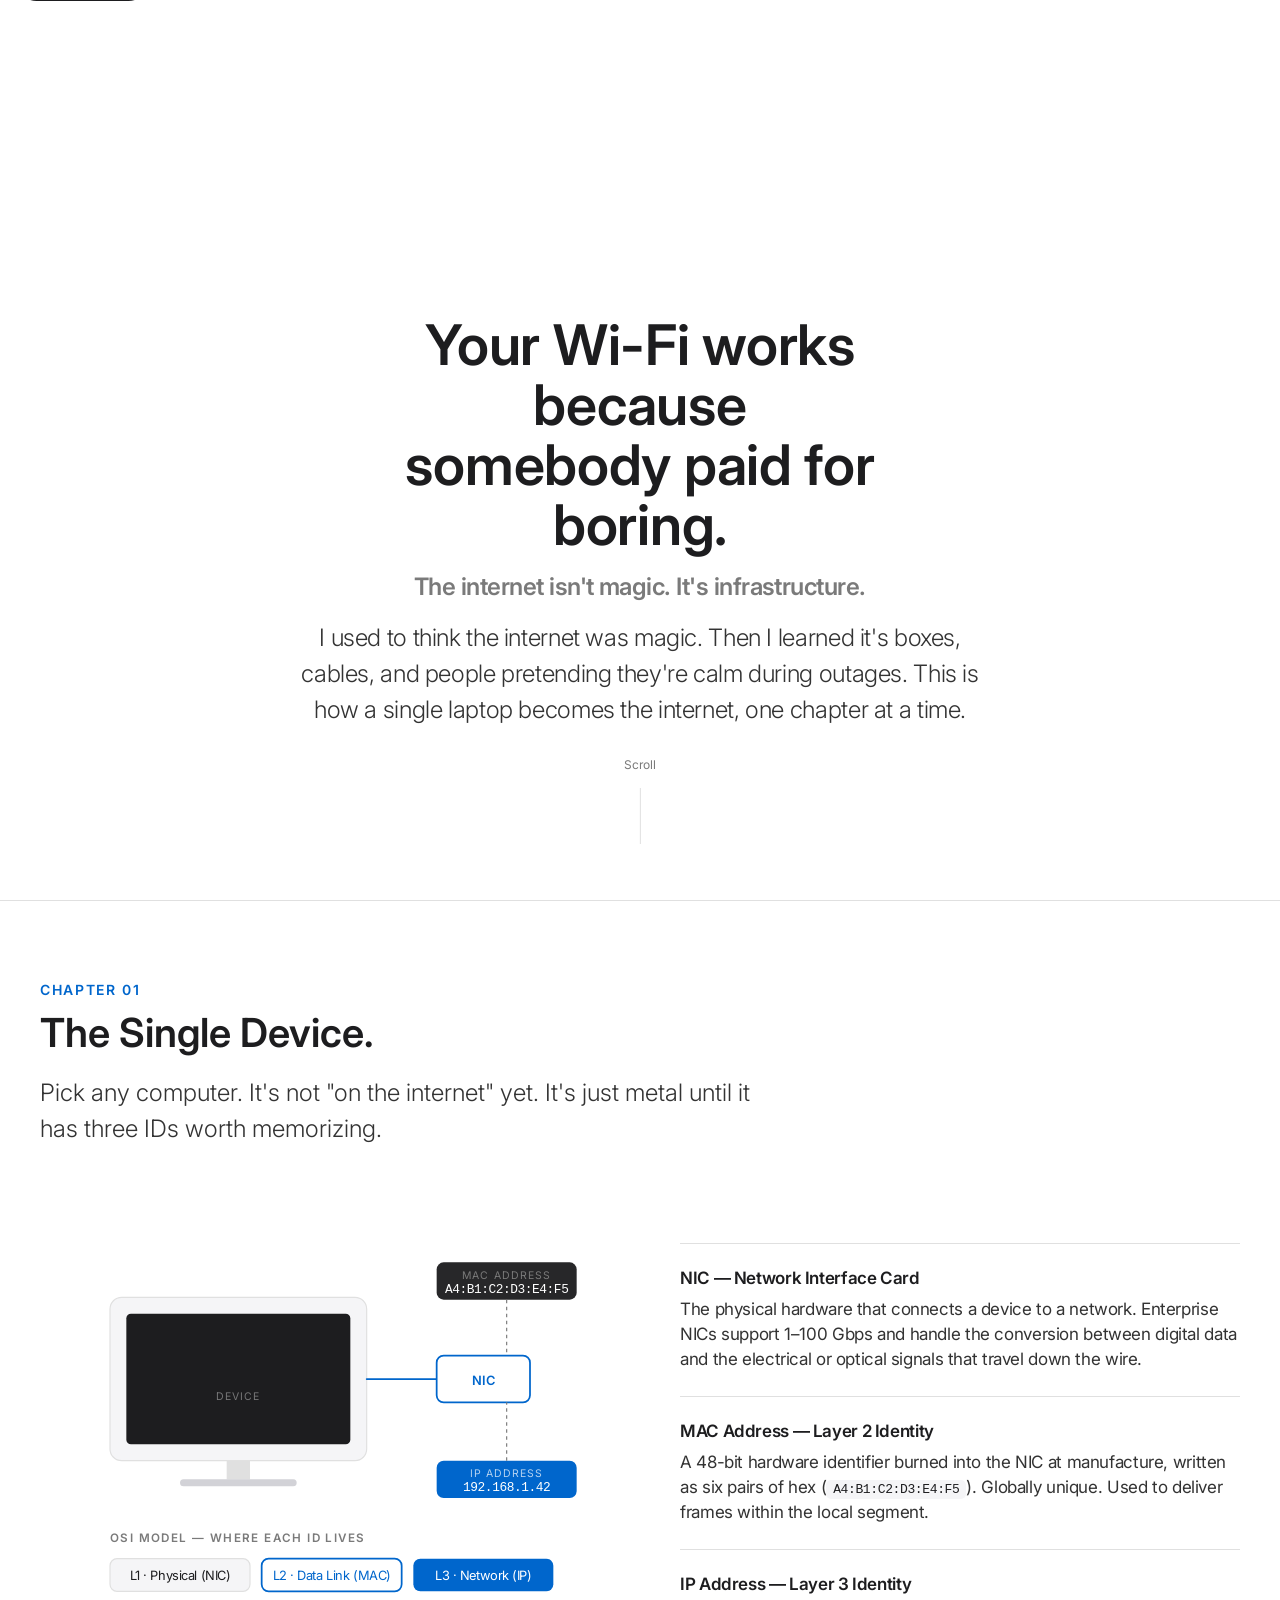
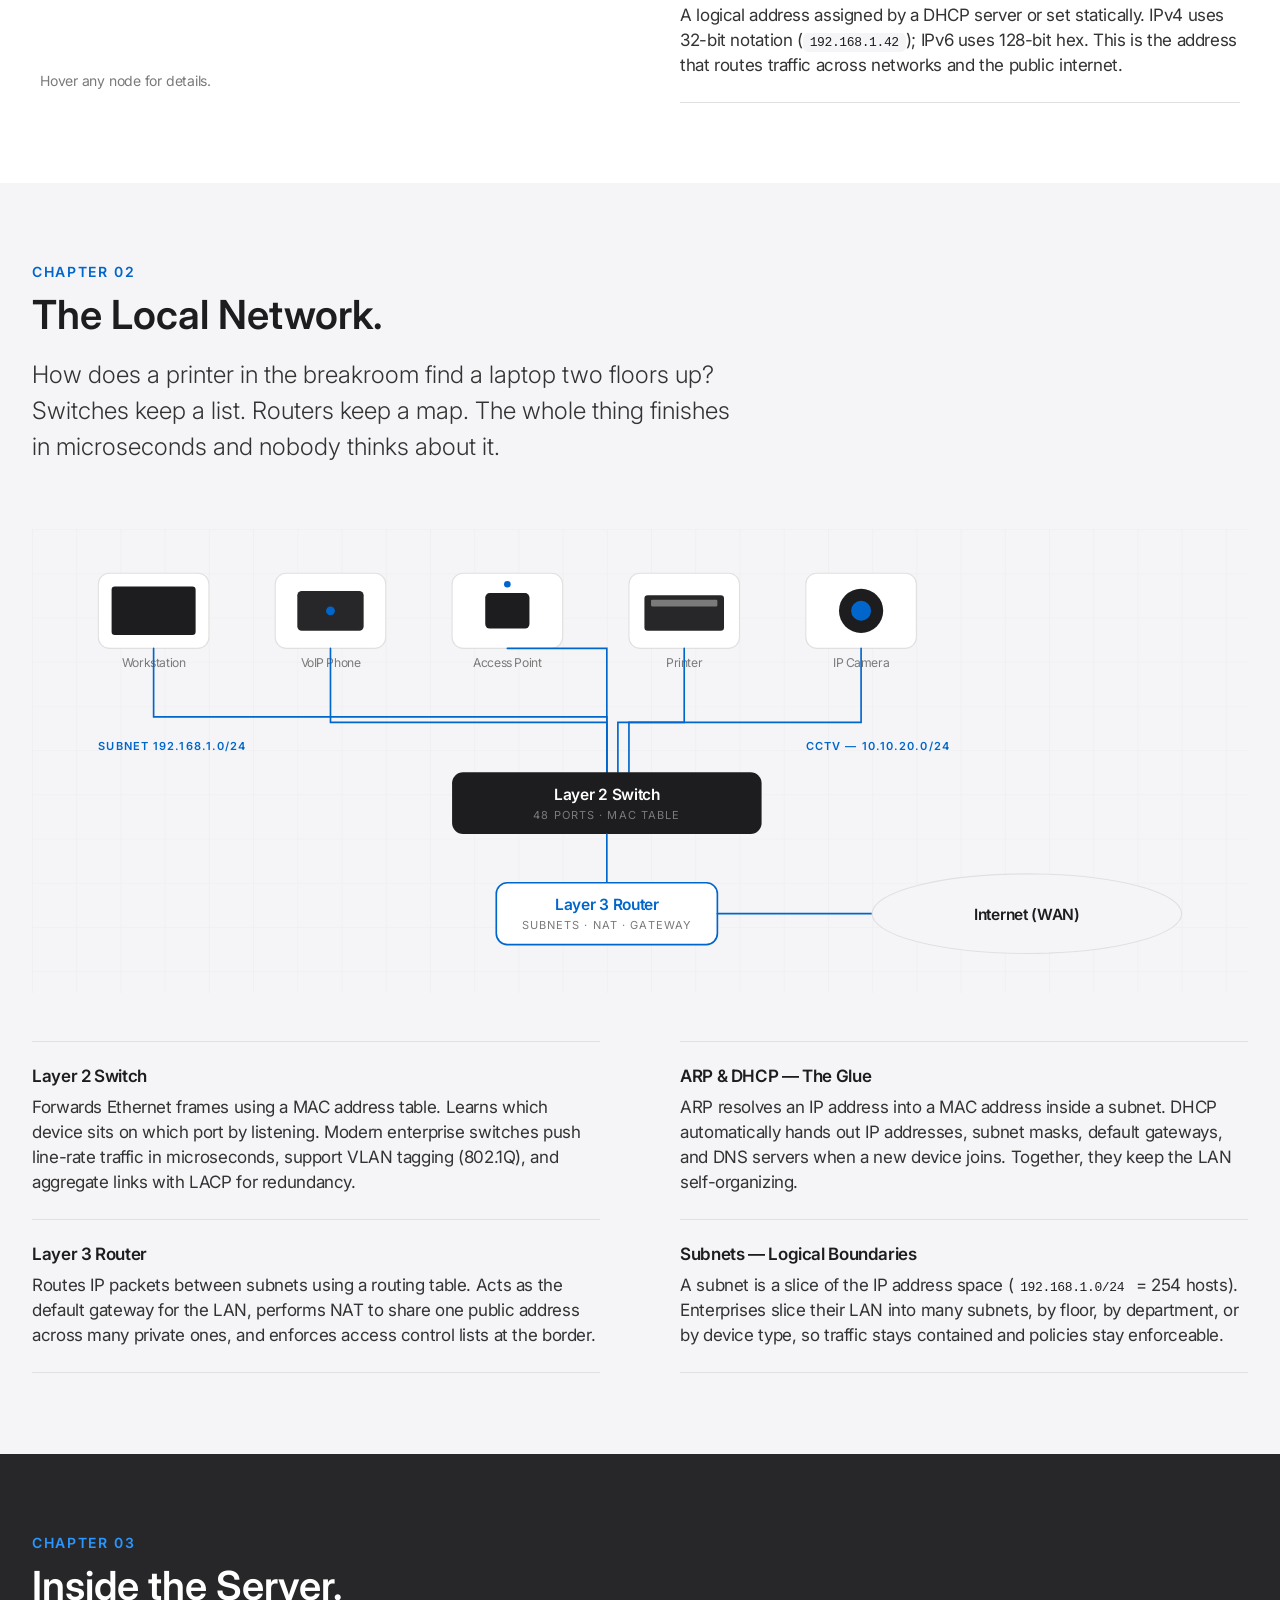
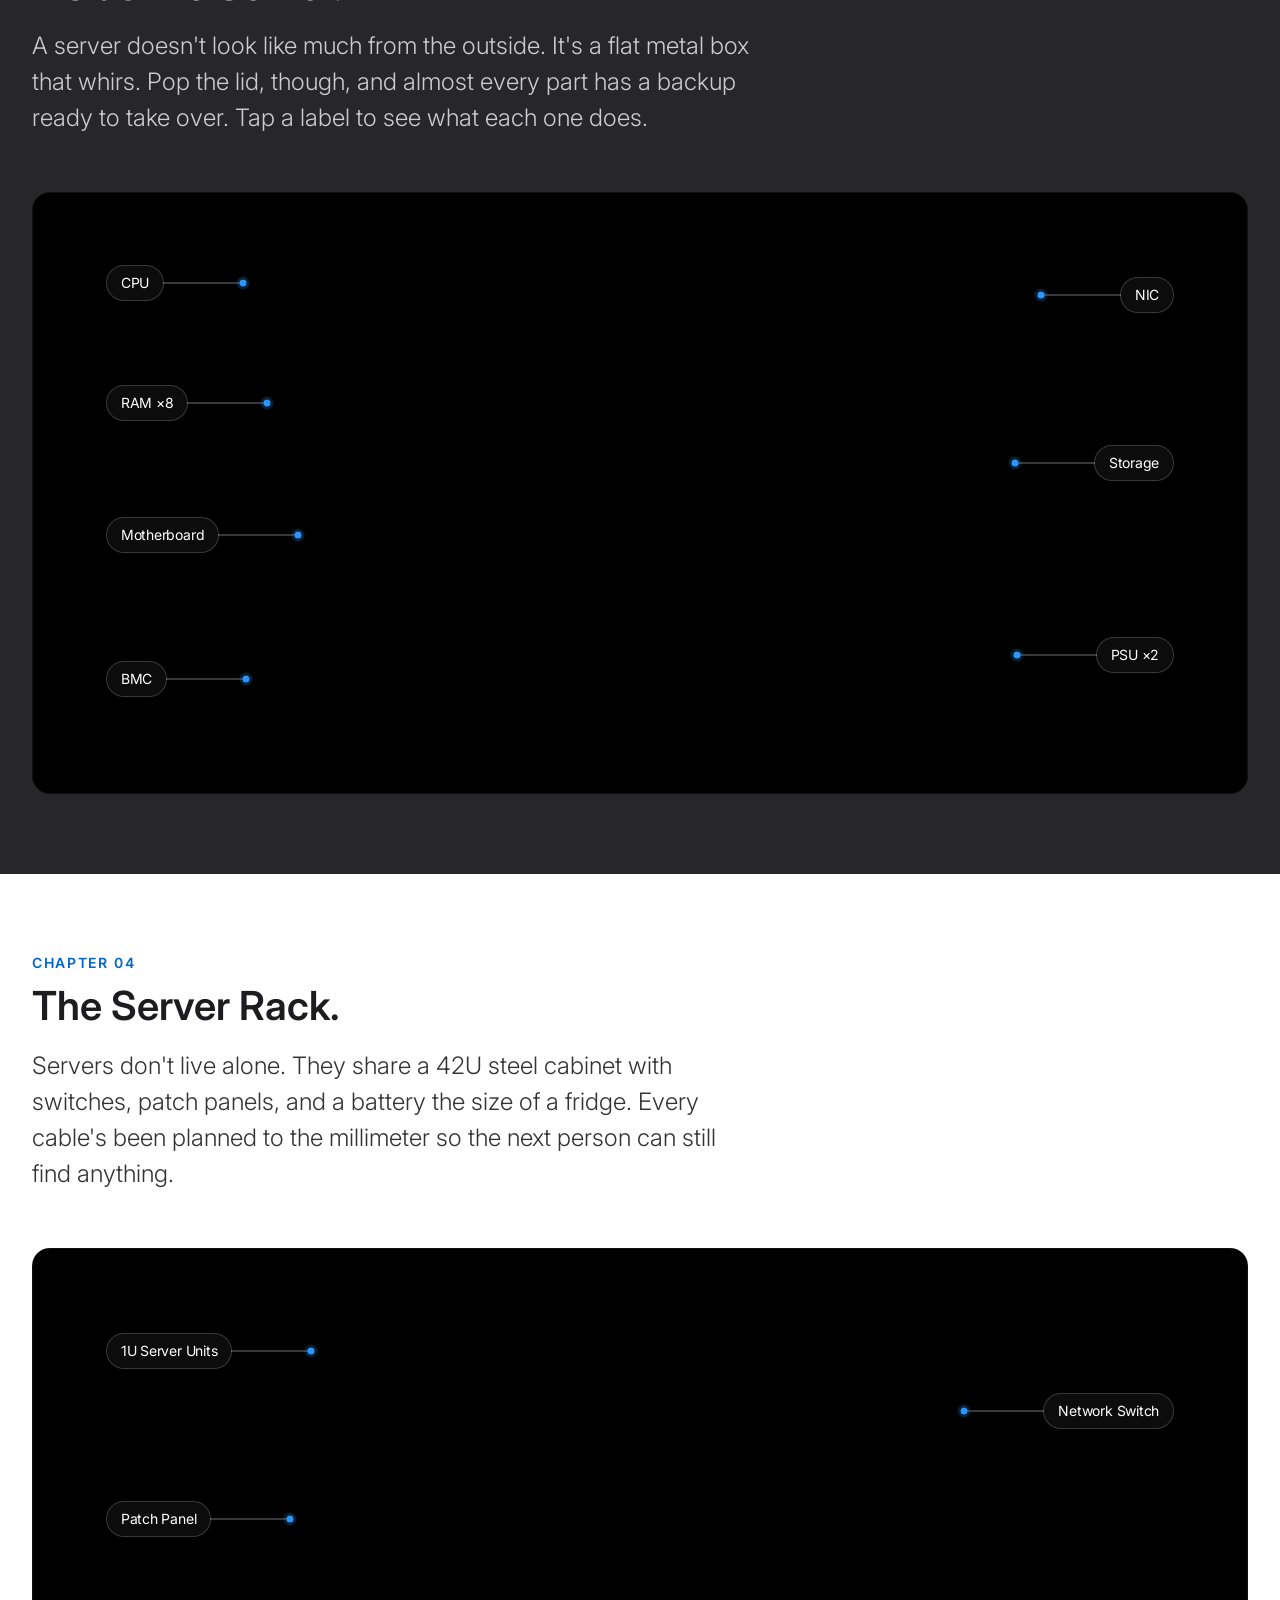
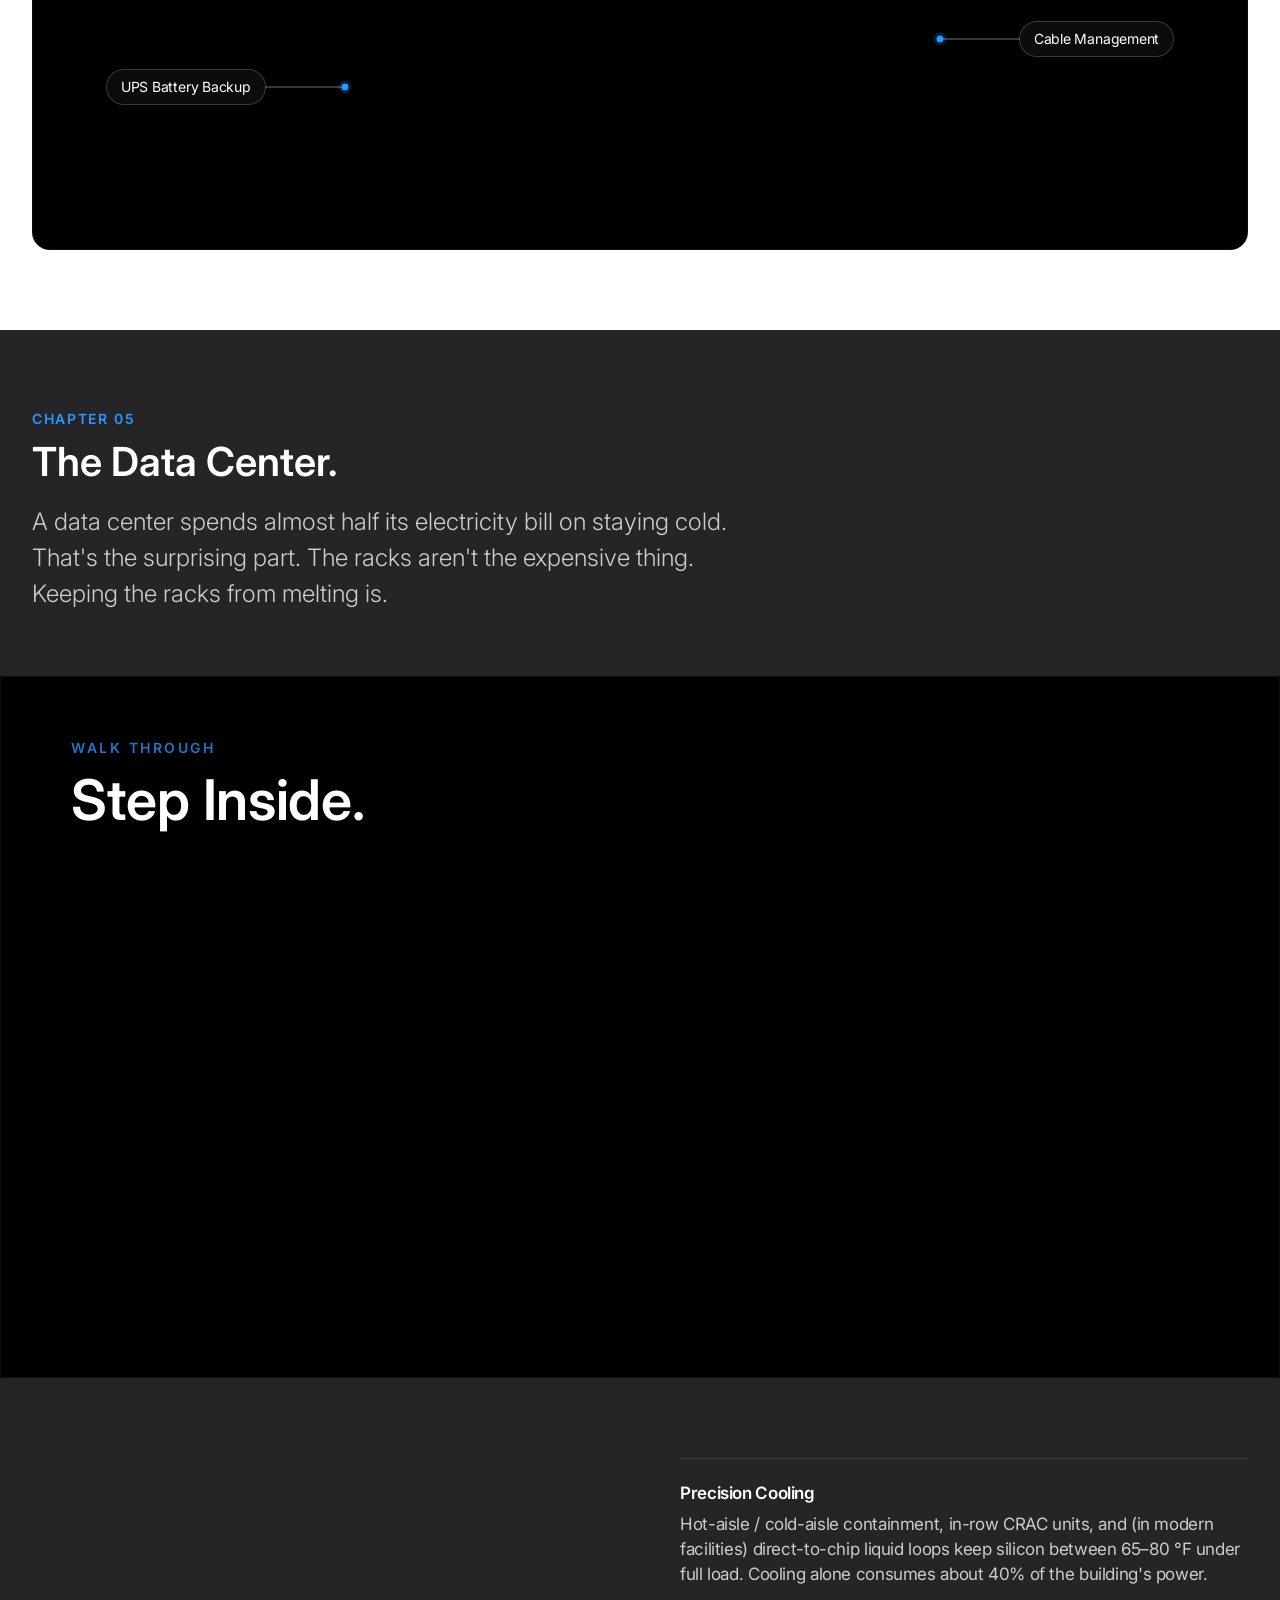
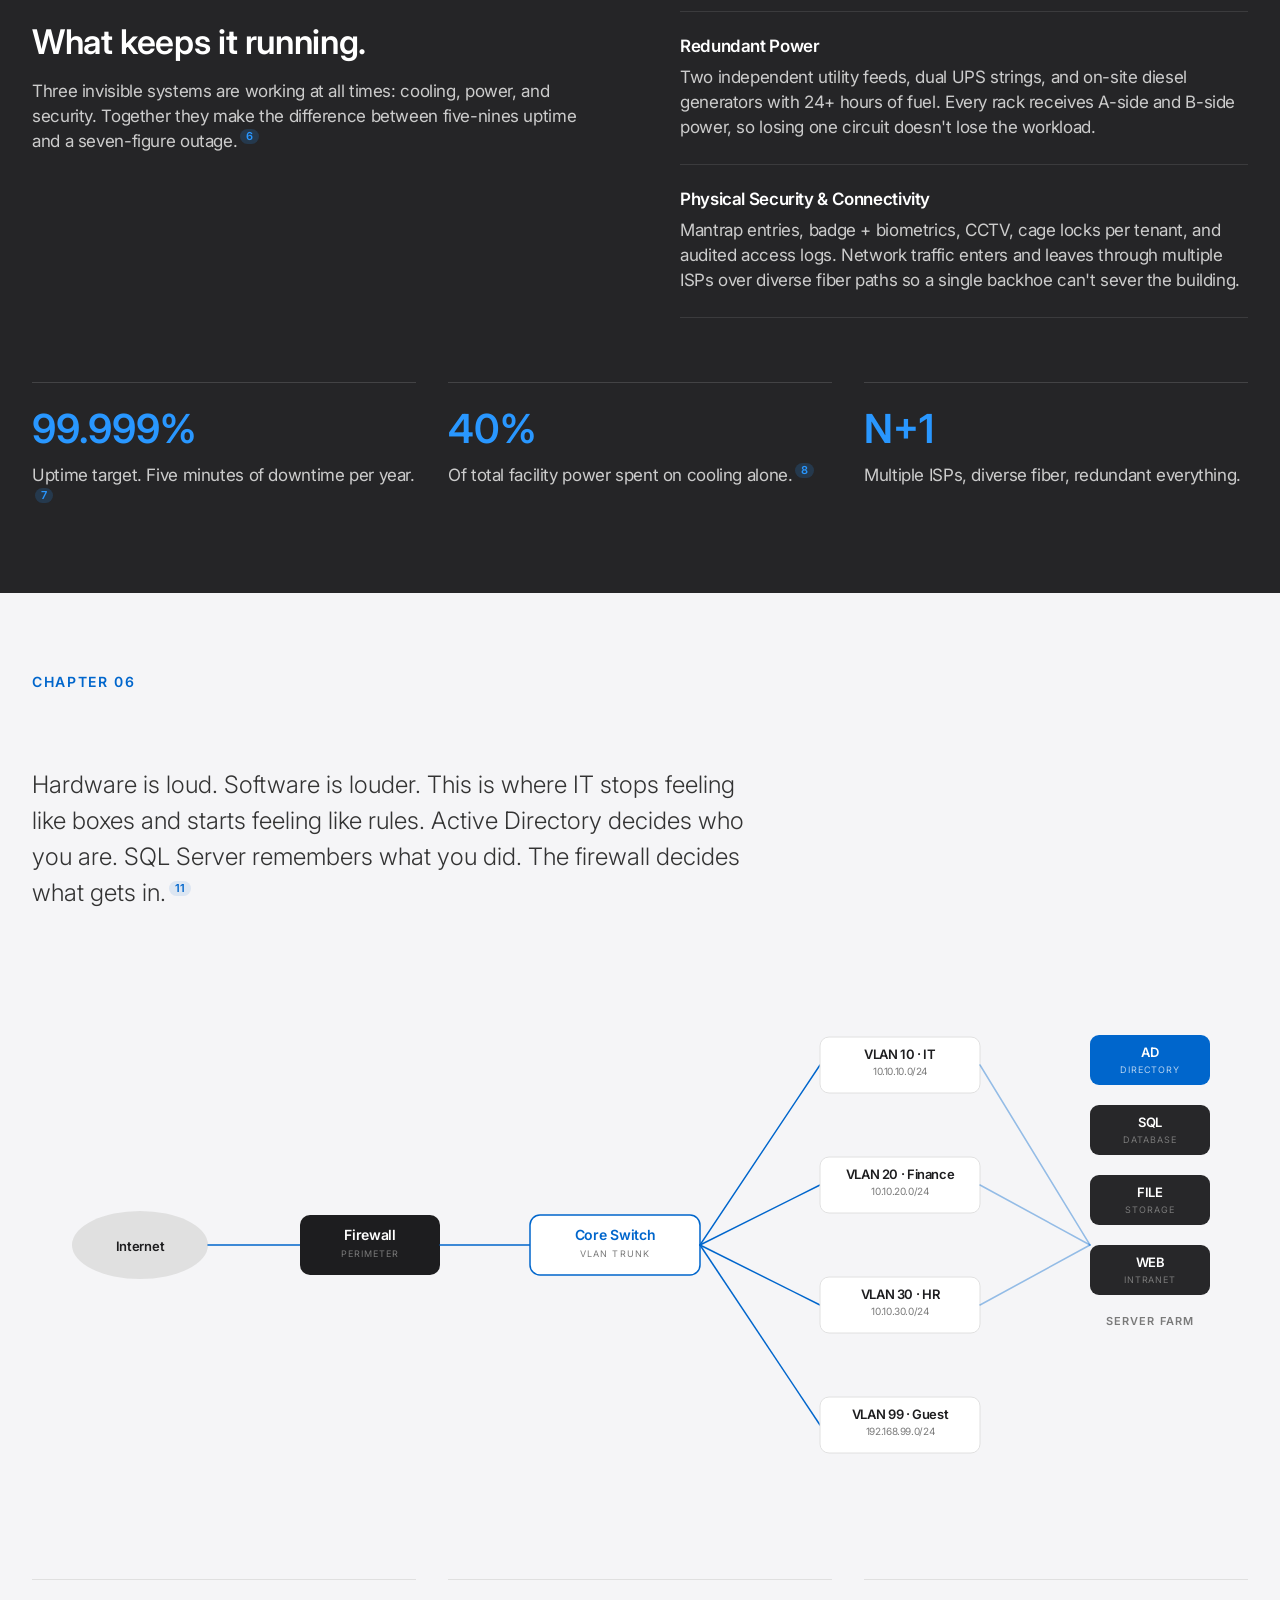
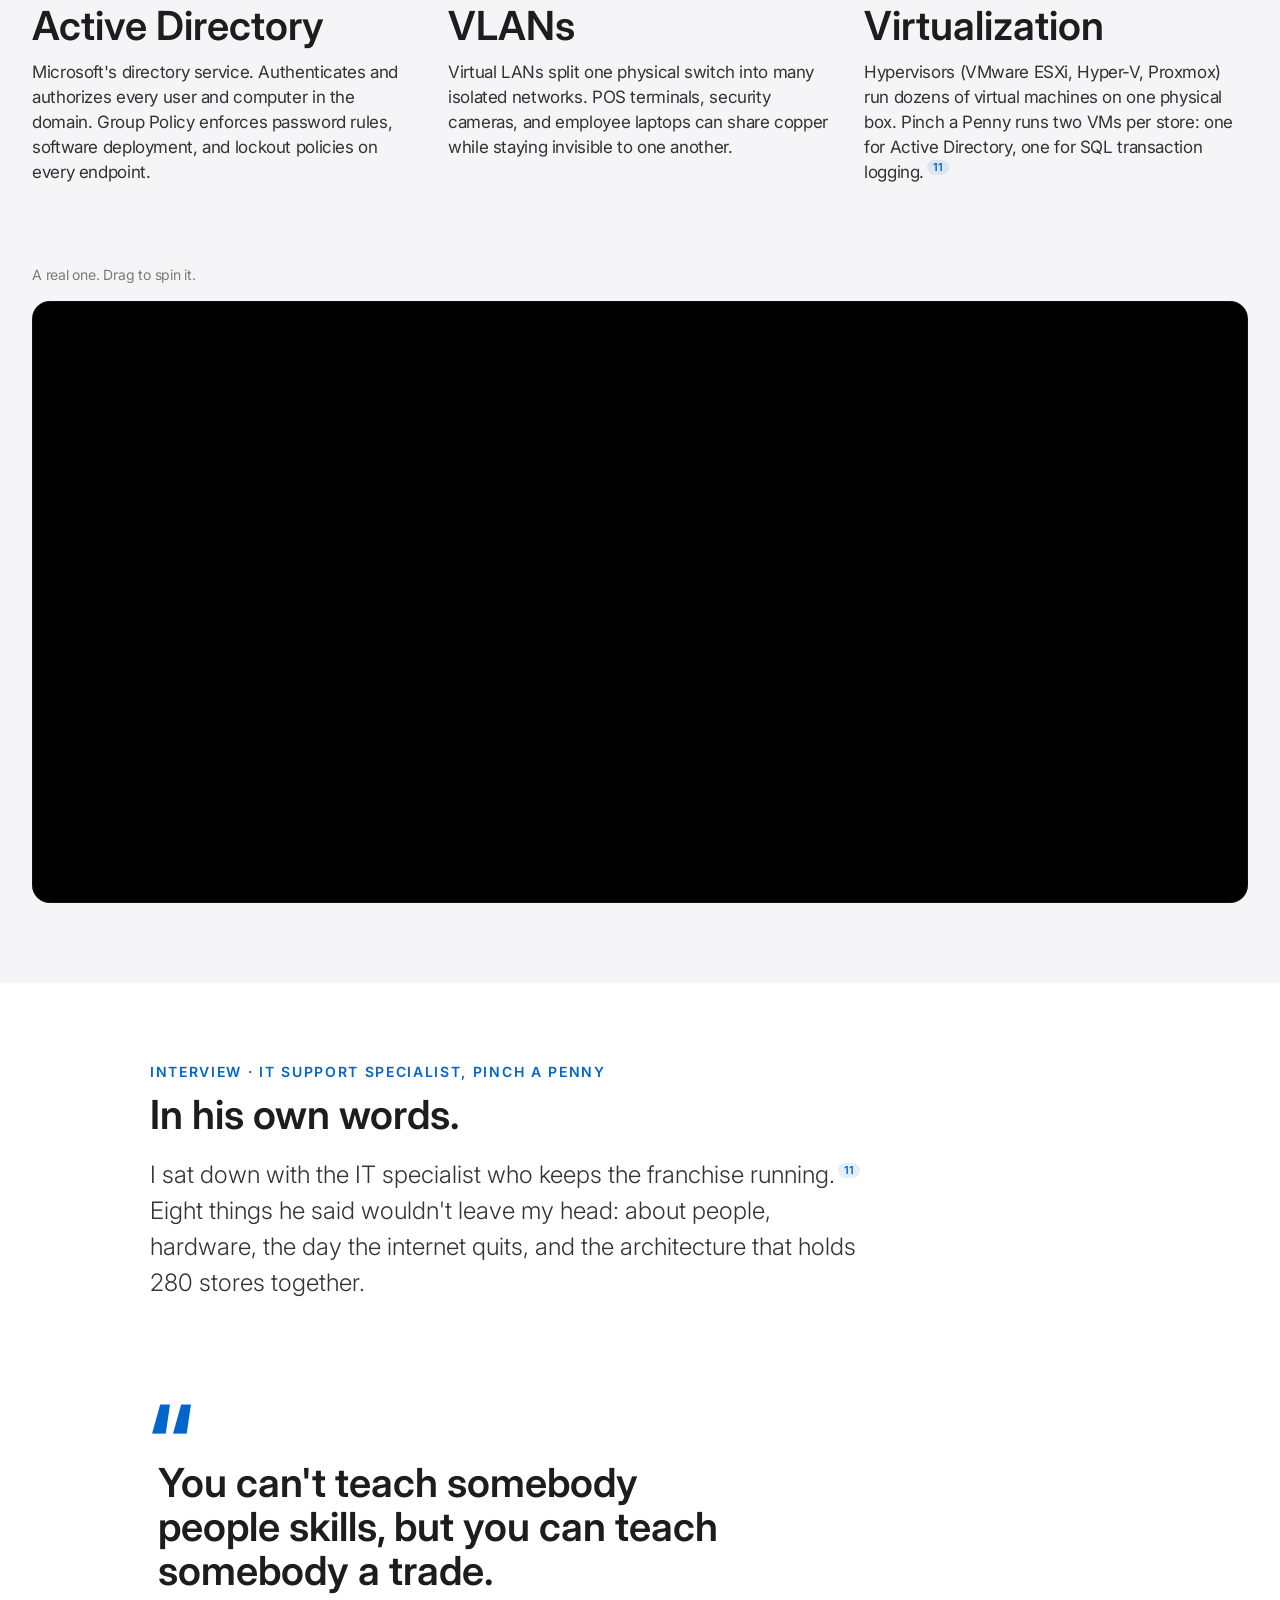
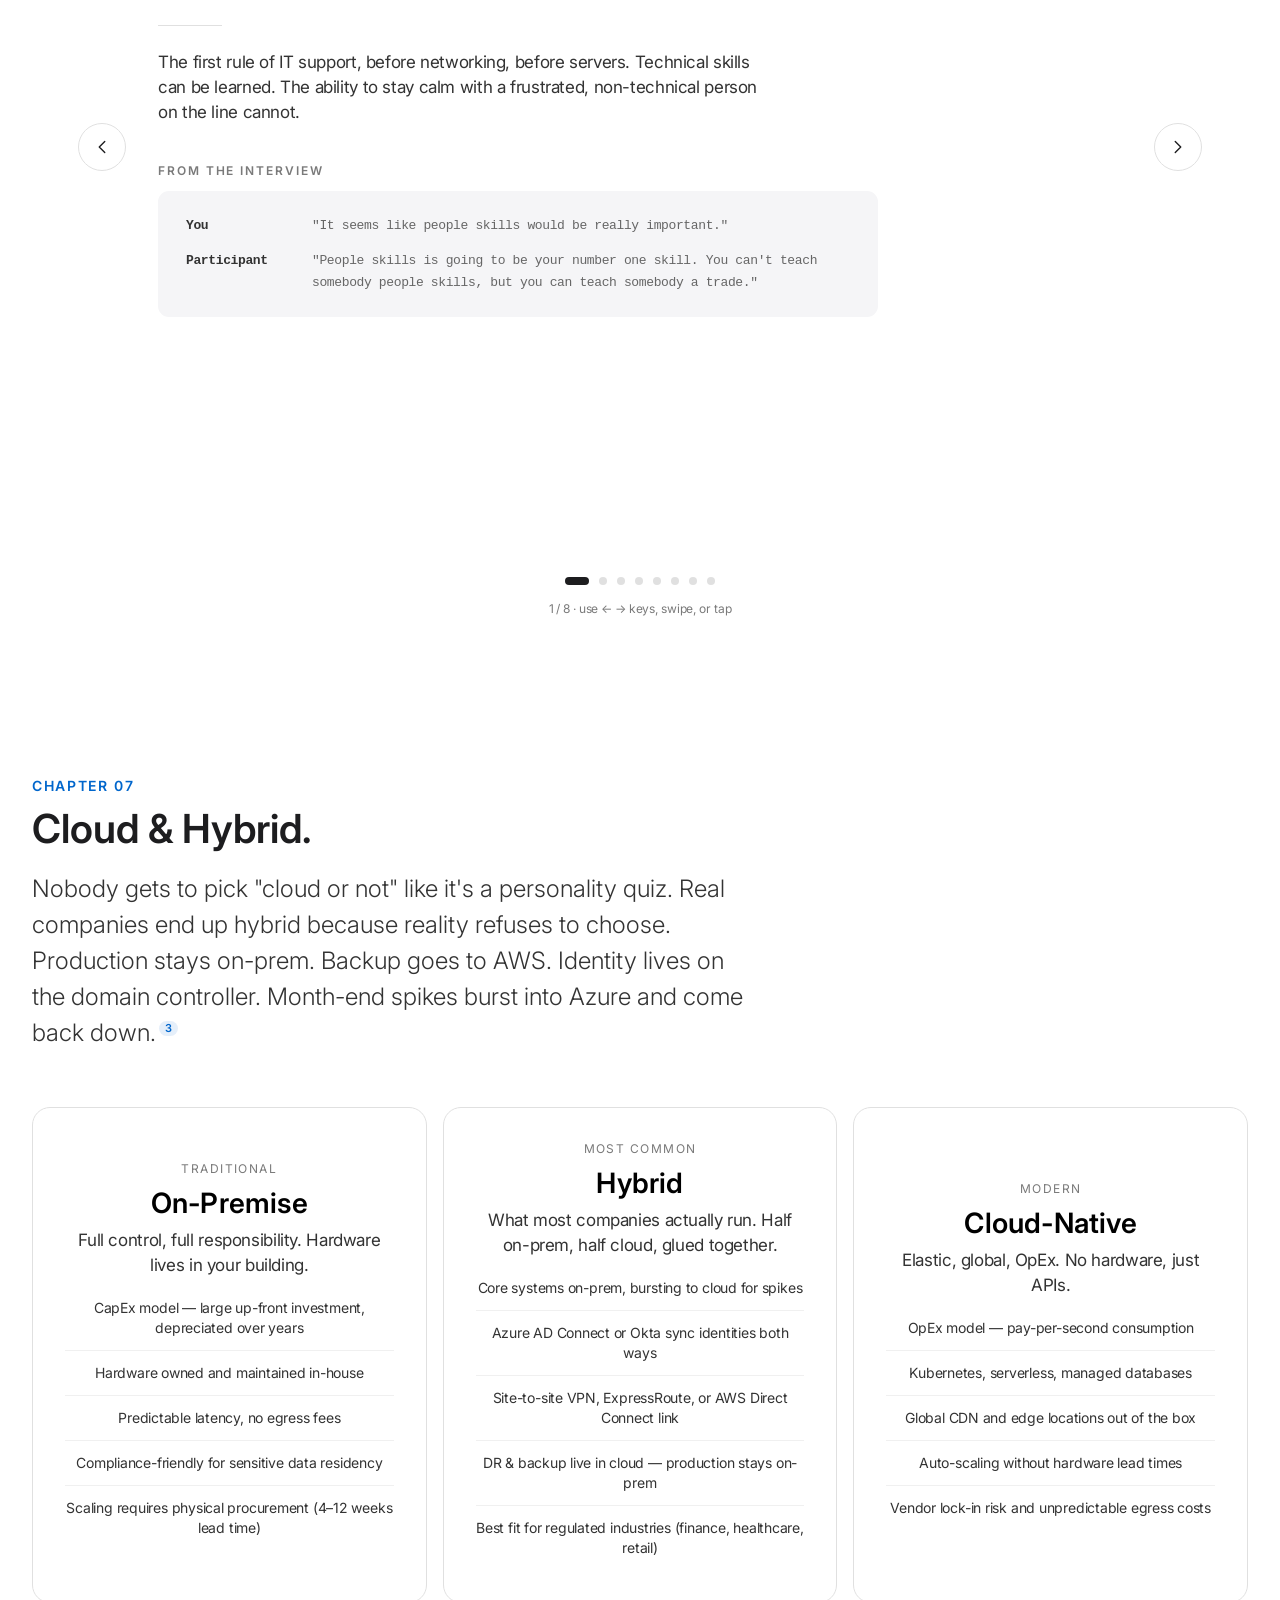
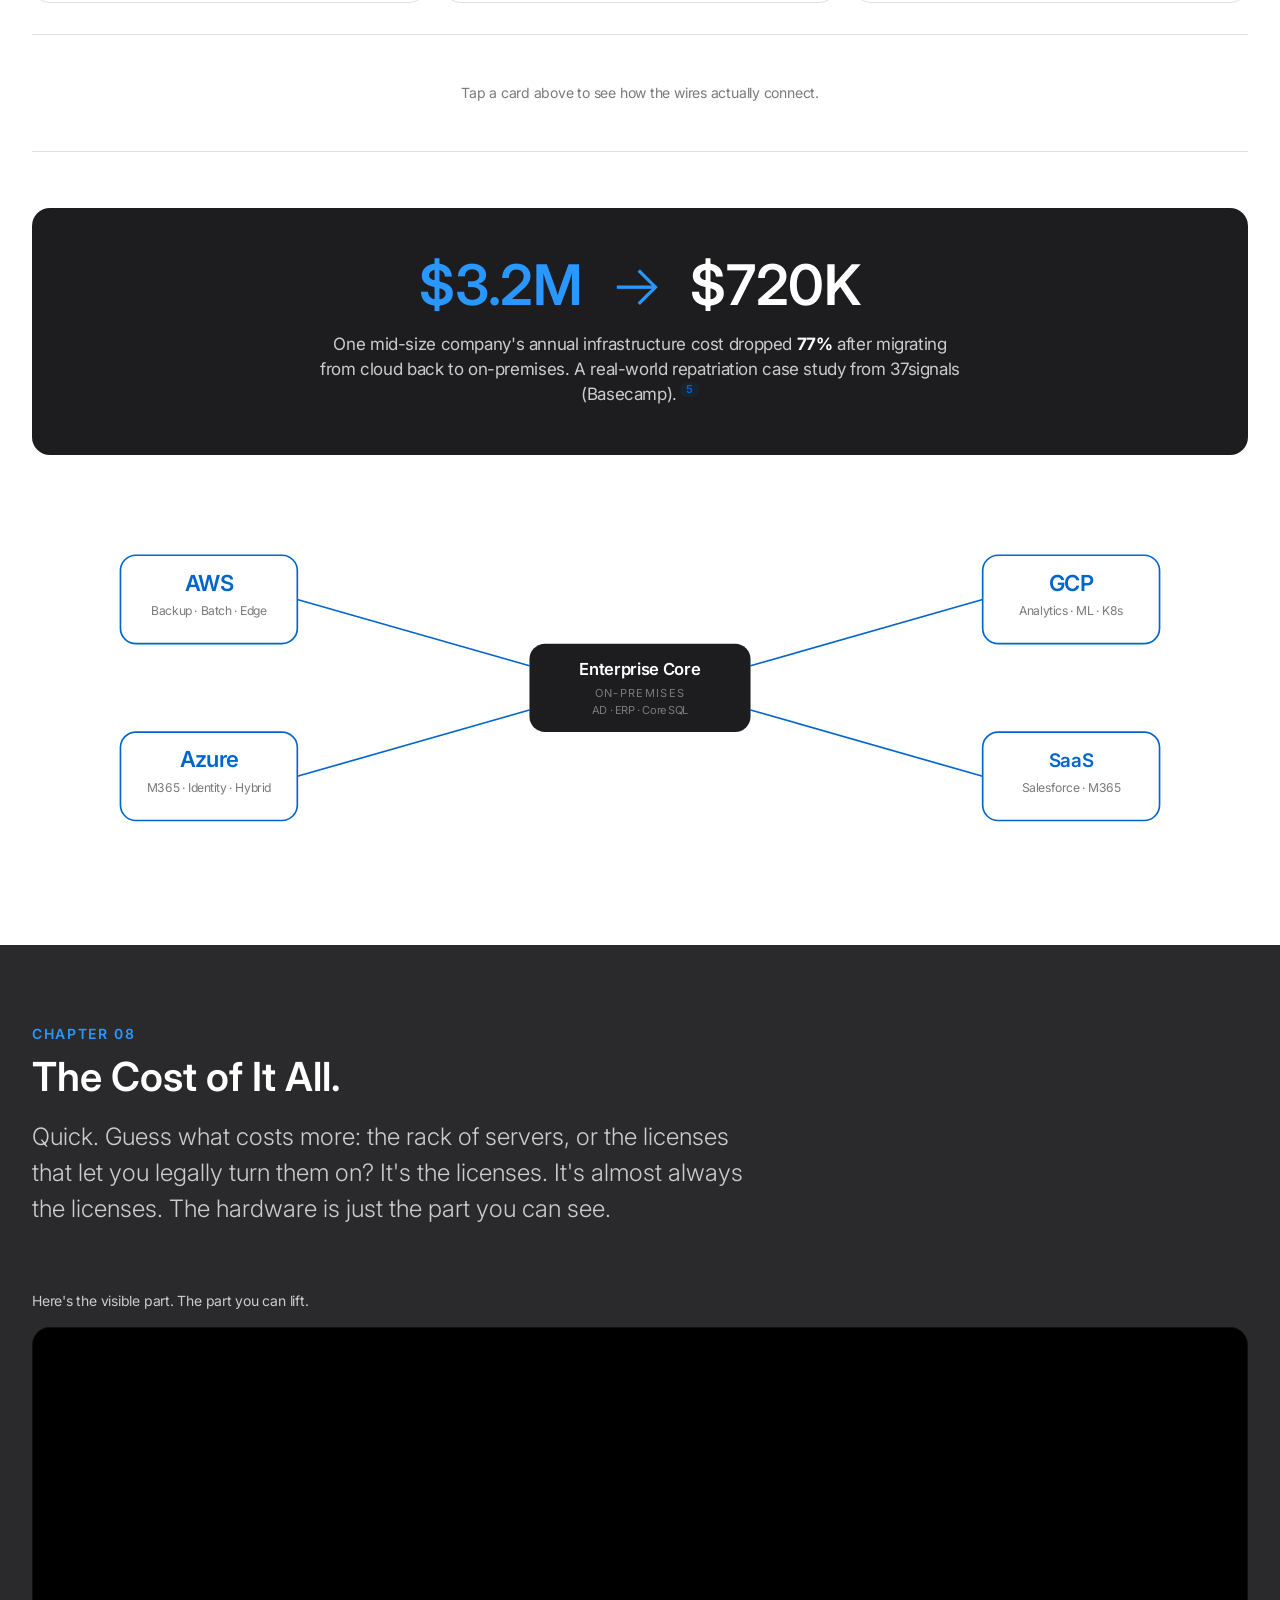
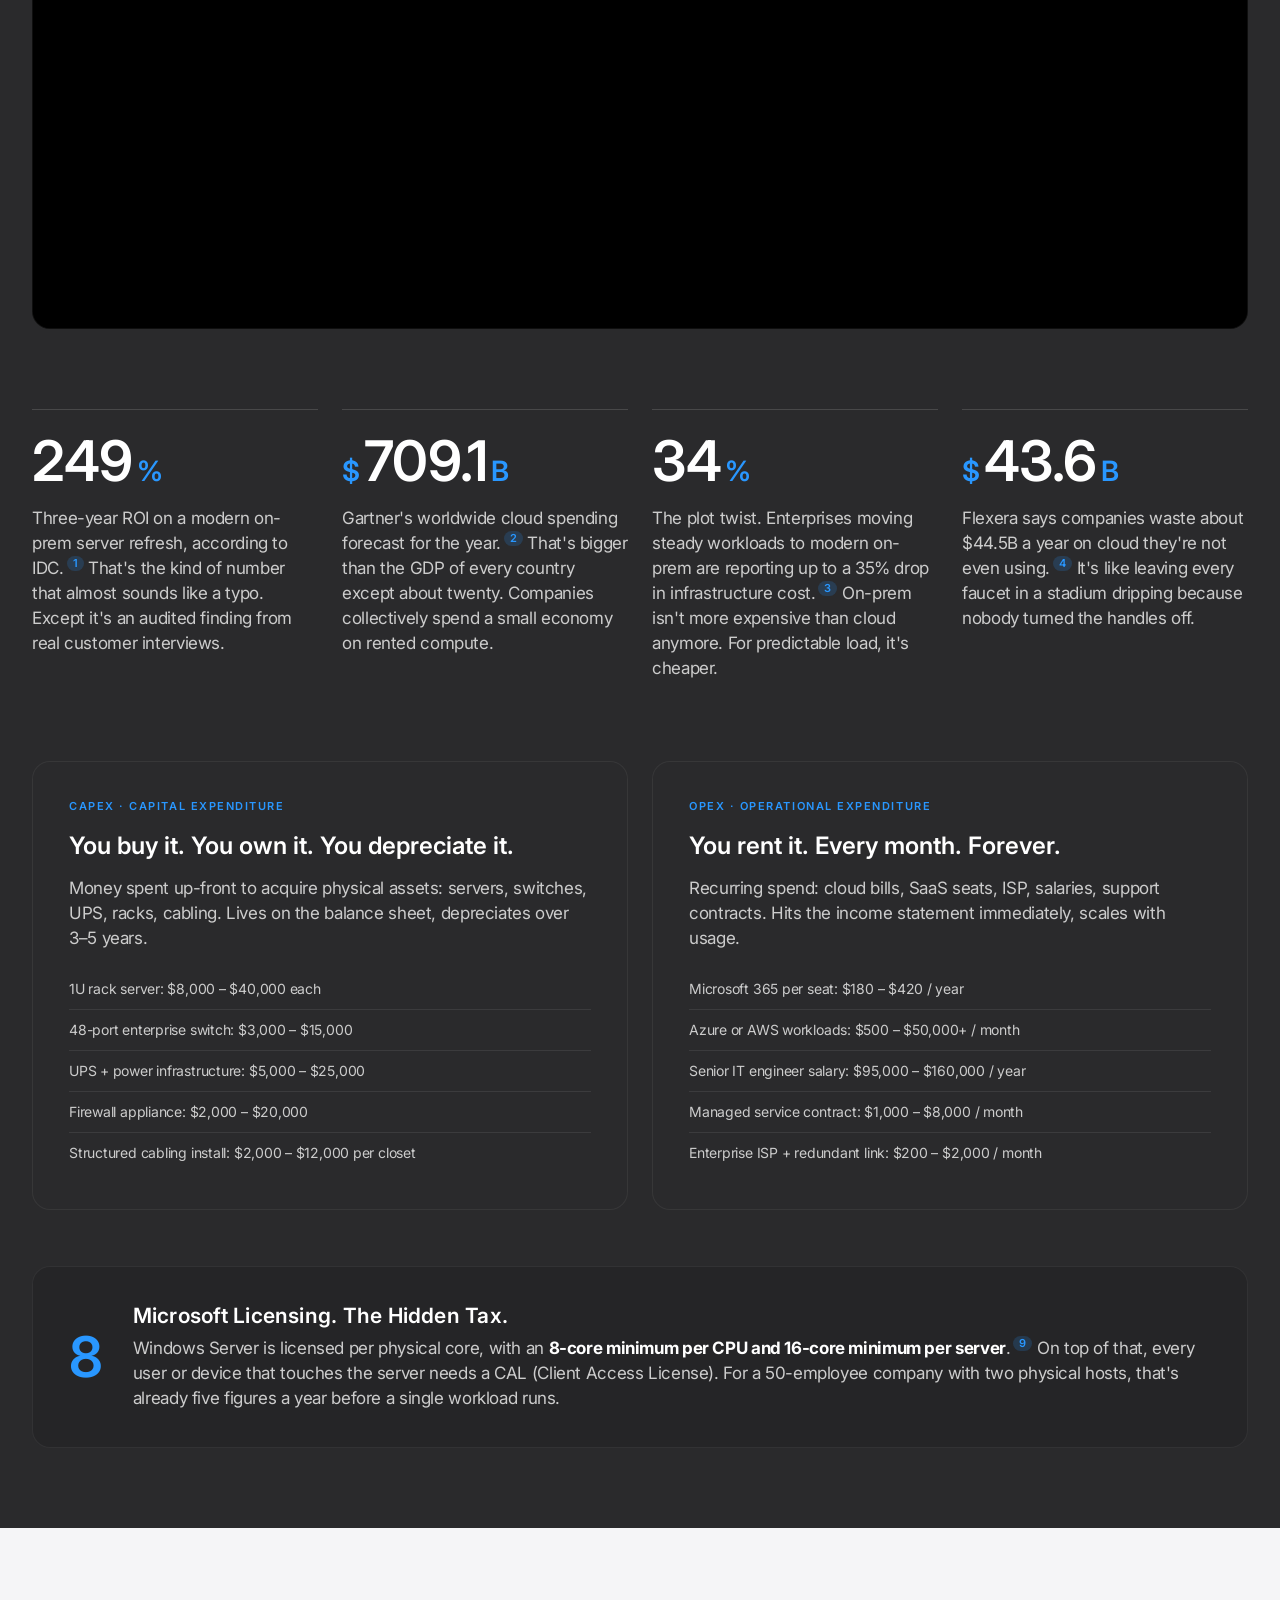
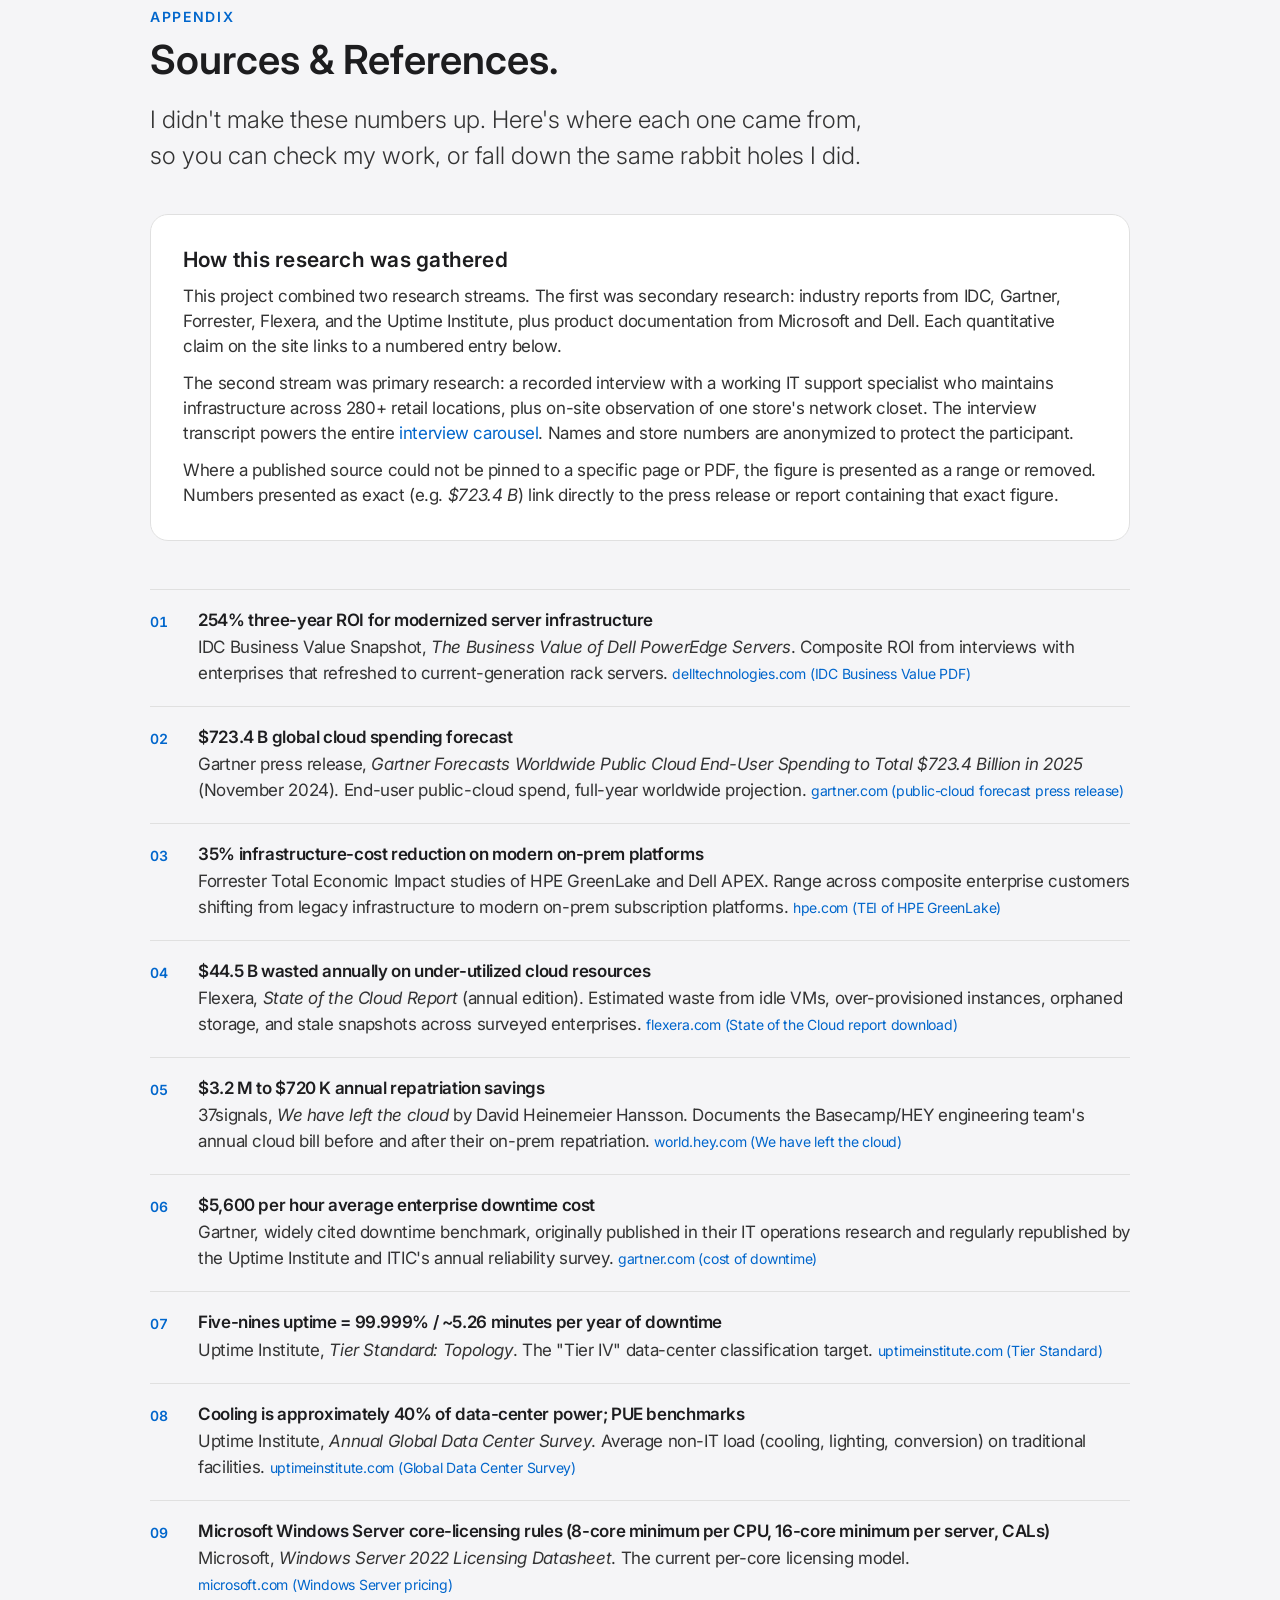
==== commit 36ec9029: "Add research rubric document and update index" ====
--- a/index.html
+++ b/index.html
@@ -4,8 +4,8 @@
 <meta charset="UTF-8">
 <meta name="viewport" content="width=device-width, initial-scale=1, viewport-fit=cover">
 <meta name="theme-color" content="#000000">
-<meta name="description" content="The internet isn't magic. It's infrastructure — boxes, cables, and people staying calm during outages. A walk from one laptop to a hyperscale data center.">
-<title>How the World Stays Connected — Enterprise IT Infrastructure</title>
+<meta name="description" content="The internet isn't magic. It's infrastructure: boxes, cables, and people staying calm during outages. A walk from one laptop to a hyperscale data center.">
+<title>How the World Stays Connected · Enterprise IT Infrastructure</title>
 
 <link rel="preconnect" href="https://fonts.googleapis.com">
 <link rel="preconnect" href="https://fonts.gstatic.com" crossorigin>
@@ -600,6 +600,7 @@
   position: absolute;
   top: 48px;
   left: 48px;
+  padding: 14px 22px;
   color: #fff;
   font-family: var(--font-display);
   font-size: 56px;
@@ -607,7 +608,10 @@
   line-height: 1.07;
   letter-spacing: -0.28px;
   pointer-events: none;
-  text-shadow: 0 2px 30px rgba(0,0,0,0.5), 0 0 80px rgba(0,0,0,0.3);
+  background: rgba(0, 0, 0, 0.32);
+  -webkit-backdrop-filter: blur(18px) saturate(160%);
+  backdrop-filter: blur(18px) saturate(160%);
+  border-radius: 16px;
   z-index: 4;
 }
 @media (max-width: 833px) { .step-inside-headline { top: 32px; left: 24px; font-size: 40px; line-height: 1.1; } }
@@ -1044,6 +1048,65 @@
 }
 
 /* ─────────────────────────────────────────────────────────────
+   INLINE CITATION CHIPS — small superscript link to the bibliography
+   ───────────────────────────────────────────────────────────── */
+.cite {
+  display: inline-block;
+  font-family: var(--font-text);
+  font-size: 11px;
+  font-weight: 600;
+  line-height: 1;
+  letter-spacing: 0;
+  vertical-align: super;
+  margin-left: 3px;
+  padding: 2px 6px;
+  border-radius: 9999px;
+  background: rgba(0, 102, 204, 0.10);
+  color: var(--primary);
+  text-decoration: none;
+  transition: background 200ms var(--easing);
+}
+.cite:hover { background: rgba(0, 102, 204, 0.22); text-decoration: none; }
+.section.dark .cite,
+.section.dark-2 .cite,
+.section.dark-3 .cite {
+  background: rgba(41, 151, 255, 0.18);
+  color: var(--primary-on-dark);
+}
+.section.dark .cite:hover,
+.section.dark-2 .cite:hover,
+.section.dark-3 .cite:hover { background: rgba(41, 151, 255, 0.32); }
+
+/* ─────────────────────────────────────────────────────────────
+   METHODOLOGY block (precedes the bibliography)
+   ───────────────────────────────────────────────────────────── */
+.methodology {
+  margin-top: 40px;
+  padding: 32px;
+  background: var(--canvas);
+  border: 1px solid var(--hairline);
+  border-radius: 18px;
+}
+.methodology h3 {
+  font-family: var(--font-display);
+  font-size: 21px;
+  font-weight: 600;
+  line-height: 1.19;
+  letter-spacing: 0.231px;
+  color: var(--ink);
+  margin-bottom: 12px;
+}
+.methodology p {
+  font-size: 17px;
+  font-weight: 400;
+  line-height: 1.47;
+  letter-spacing: -0.374px;
+  color: var(--ink-muted-80);
+  margin-bottom: 12px;
+}
+.methodology p:last-child { margin-bottom: 0; }
+
+/* ─────────────────────────────────────────────────────────────
    SOURCES & REFERENCES
    ───────────────────────────────────────────────────────────── */
 .sources-list {
@@ -1148,9 +1211,9 @@
      SECTION 1 — HERO
 ═════════════════════════════════════════════════════════════ -->
 <section class="hero" aria-labelledby="heroTitle">
-  <h1 id="heroTitle" class="hero-display reveal d1">How the World<br>Stays Connected.</h1>
+  <h1 id="heroTitle" class="hero-display reveal d1">Your Wi-Fi works because<br>somebody paid for boring.</h1>
   <p class="tagline reveal d2">The internet isn't magic. It's infrastructure.</p>
-  <p class="subhead reveal d3">I used to think the internet was magic. Then I learned it's boxes, cables, and people pretending they're calm during outages.</p>
+  <p class="subhead reveal d3">I used to think the internet was magic. Then I learned it's boxes, cables, and people pretending they're calm during outages. This is how a single laptop becomes the internet, one chapter at a time.</p>
   <div class="scroll-indicator reveal d5">
     <span>Scroll</span>
     <div class="line"></div>
@@ -1165,7 +1228,7 @@
   <div class="container">
     <p class="eyebrow reveal">Chapter 01</p>
     <h2 class="display-lg reveal d1" style="margin-top:12px">The Single Device.</h2>
-    <p class="lead reveal d2" style="margin-top:20px">Pick any computer. It's not "on the internet" yet — it's just metal until it has three IDs worth memorizing.</p>
+    <p class="lead reveal d2" style="margin-top:20px">Pick any computer. It's not "on the internet" yet. It's just metal until it has three IDs worth memorizing.</p>
 
     <div class="two-col" style="margin-top:64px">
       <div class="reveal d2">
@@ -1350,7 +1413,7 @@
           </div>
           <div class="fact-item">
             <h4>Subnets — Logical Boundaries</h4>
-            <p>A subnet is a slice of the IP address space (<code>192.168.1.0/24</code> = 254 hosts). Enterprises slice their LAN into many subnets — by floor, by department, or by device type — so traffic stays contained and policies stay enforceable.</p>
+            <p>A subnet is a slice of the IP address space (<code>192.168.1.0/24</code> = 254 hosts). Enterprises slice their LAN into many subnets, by floor, by department, or by device type, so traffic stays contained and policies stay enforceable.</p>
           </div>
         </div>
       </div>
@@ -1365,7 +1428,7 @@
   <div class="container wide">
     <p class="eyebrow reveal">Chapter 03</p>
     <h2 class="display-lg reveal d1" style="margin-top:12px">Inside the Server.</h2>
-    <p class="lead reveal d2" style="margin-top:20px">A server doesn't look like much from the outside — a flat metal box that whirs. Pop the lid, though, and almost every part has a backup ready to take over. Tap a label to see what each one does.</p>
+    <p class="lead reveal d2" style="margin-top:20px">A server doesn't look like much from the outside. It's a flat metal box that whirs. Pop the lid, though, and almost every part has a backup ready to take over. Tap a label to see what each one does.</p>
 
     <div class="model-stage reveal d3" data-h="600">
       <iframe
@@ -1405,7 +1468,7 @@
   <div class="container wide">
     <p class="eyebrow reveal">Chapter 04</p>
     <h2 class="display-lg reveal d1" style="margin-top:12px">The Server Rack.</h2>
-    <p class="lead reveal d2" style="margin-top:20px">Servers don't live alone. They share a 42U steel cabinet with switches, patch panels, and a battery the size of a fridge — and every cable's been planned to the millimeter so the next person can still find anything.</p>
+    <p class="lead reveal d2" style="margin-top:20px">Servers don't live alone. They share a 42U steel cabinet with switches, patch panels, and a battery the size of a fridge. Every cable's been planned to the millimeter so the next person can still find anything.</p>
 
     <div class="model-stage reveal d3" data-h="600">
       <iframe
@@ -1441,7 +1504,7 @@
   <div class="container wide">
     <p class="eyebrow reveal">Chapter 05</p>
     <h2 class="display-lg reveal d1" style="margin-top:12px">The Data Center.</h2>
-    <p class="lead reveal d2" style="margin-top:20px">A data center spends almost half its electricity bill on staying cold. That's the surprising part — the racks aren't the expensive thing. Keeping the racks from melting is.</p>
+    <p class="lead reveal d2" style="margin-top:20px">A data center spends almost half its electricity bill on staying cold. That's the surprising part. The racks aren't the expensive thing. Keeping the racks from melting is.</p>
   </div>
 
   <div class="model-stage full-bleed reveal d3" data-h="700" style="margin-top:64px">
@@ -1463,7 +1526,7 @@
     <div class="two-col">
       <div class="reveal d2">
         <h3 class="display-md">What keeps it running.</h3>
-        <p class="body-text on-dark" style="margin-top:16px">Three invisible systems are working at all times — cooling, power, and security. Together they make the difference between five-nines uptime and a seven-figure outage.</p>
+        <p class="body-text on-dark" style="margin-top:16px">Three invisible systems are working at all times: cooling, power, and security. Together they make the difference between five-nines uptime and a seven-figure outage.<a class="cite" href="#src-6">6</a></p>
       </div>
       <div class="reveal d3">
         <div class="fact-list" style="margin-top:0">
@@ -1473,7 +1536,7 @@
           </div>
           <div class="fact-item">
             <h4 style="color:#fff">Redundant Power</h4>
-            <p>Two independent utility feeds, dual UPS strings, and on-site diesel generators with 24+ hours of fuel. Every rack receives A-side and B-side power — losing one circuit doesn't lose the workload.</p>
+            <p>Two independent utility feeds, dual UPS strings, and on-site diesel generators with 24+ hours of fuel. Every rack receives A-side and B-side power, so losing one circuit doesn't lose the workload.</p>
           </div>
           <div class="fact-item">
             <h4 style="color:#fff">Physical Security & Connectivity</h4>
@@ -1486,11 +1549,11 @@
     <div class="stats-row">
       <div class="stat-card reveal d2">
         <div class="num">99.999%</div>
-        <div class="lbl">Uptime target — five minutes of downtime per year.</div>
+        <div class="lbl">Uptime target. Five minutes of downtime per year.<a class="cite" href="#src-7">7</a></div>
       </div>
       <div class="stat-card reveal d3">
         <div class="num">40%</div>
-        <div class="lbl">Of total facility power spent on cooling alone.</div>
+        <div class="lbl">Of total facility power spent on cooling alone.<a class="cite" href="#src-8">8</a></div>
       </div>
       <div class="stat-card reveal d4">
         <div class="num">N+1</div>
@@ -1507,7 +1570,7 @@
   <div class="container wide">
     <p class="eyebrow reveal">Chapter 06</p>
     <h2 class="display-lg reveal d1" style="margin-top:12px">Enterprise Systems.</h2>
-    <p class="lead reveal d2" style="margin-top:20px">Hardware is loud. Software is louder. This is where IT stops feeling like boxes and starts feeling like rules. Active Directory decides who you are. SQL Server remembers what you did. The firewall decides what gets in.</p>
+    <p class="lead reveal d2" style="margin-top:20px">Hardware is loud. Software is louder. This is where IT stops feeling like boxes and starts feeling like rules. Active Directory decides who you are. SQL Server remembers what you did. The firewall decides what gets in.<a class="cite" href="#src-11">11</a></p>
 
     <div class="diagram-wrap reveal d3" style="margin-top:64px">
       <svg viewBox="0 0 1200 540" xmlns="http://www.w3.org/2000/svg" aria-label="Enterprise systems diagram">
@@ -1605,7 +1668,7 @@
       </div>
       <div class="stat-card reveal d4">
         <div class="num" style="color:var(--ink)">Virtualization</div>
-        <div class="lbl">Hypervisors (VMware ESXi, Hyper-V, Proxmox) run dozens of virtual machines on one physical box. Pinch a Penny runs two VMs per store — one for Active Directory, one for SQL transaction logging.</div>
+        <div class="lbl">Hypervisors (VMware ESXi, Hyper-V, Proxmox) run dozens of virtual machines on one physical box. Pinch a Penny runs two VMs per store: one for Active Directory, one for SQL transaction logging.<a class="cite" href="#src-11">11</a></div>
       </div>
     </div>
 
@@ -1629,9 +1692,9 @@
 ═════════════════════════════════════════════════════════════ -->
 <section class="section" id="interview" aria-labelledby="interviewTitle">
   <div class="container narrow">
-    <p class="eyebrow reveal">Interview — IT Support Specialist, Pinch a Penny</p>
+    <p class="eyebrow reveal">Interview · IT Support Specialist, Pinch a Penny</p>
     <h2 id="interviewTitle" class="display-lg reveal d1" style="margin-top:12px">In his own words.</h2>
-    <p class="lead reveal d2" style="margin-top:20px">I sat down with the IT specialist who keeps the franchise running. Eight things he said wouldn't leave my head — about people, hardware, the day the internet quits, and the architecture that holds 280 stores together.</p>
+    <p class="lead reveal d2" style="margin-top:20px">I sat down with the IT specialist who keeps the franchise running.<a class="cite" href="#src-11">11</a> Eight things he said wouldn't leave my head: about people, hardware, the day the internet quits, and the architecture that holds 280 stores together.</p>
 
     <div class="interview-carousel reveal d3"
          id="interviewCarousel"
@@ -1644,7 +1707,7 @@
           <article class="iq-card" role="group" aria-roledescription="slide" aria-label="1 of 8 — People skills">
             <blockquote class="iq-quote">You can't teach somebody people skills, but you can teach somebody a trade.</blockquote>
             <hr class="iq-rule">
-            <p class="iq-body">The first rule of IT support — before networking, before servers. Technical skills can be learned. The ability to stay calm with a frustrated, non-technical person on the line cannot.</p>
+            <p class="iq-body">The first rule of IT support, before networking, before servers. Technical skills can be learned. The ability to stay calm with a frustrated, non-technical person on the line cannot.</p>
             <div class="iq-transcript">
               <p class="iq-transcript-label">From the interview</p>
               <dl class="iq-dialogue">
@@ -1655,14 +1718,14 @@
           </article>
 
           <article class="iq-card" role="group" aria-roledescription="slide" aria-label="2 of 8 — Flat network" aria-hidden="true">
-            <blockquote class="iq-quote">The entire network is physical — there's no logical separation.</blockquote>
+            <blockquote class="iq-quote">The entire network is physical. There's no logical separation.</blockquote>
             <hr class="iq-rule">
-            <p class="iq-body">No VLANs. Every device in the store shares one network — POS registers, cameras, office computers, the back-room server. Bandwidth demand is so low, segmentation simply isn't needed.</p>
+            <p class="iq-body">No VLANs. Every device in the store shares one flat network: POS registers, cameras, office computers, the back-room server. It's not a security best practice. It's a legacy build that would be expensive to re-architect across 280 stores, and the franchise has accepted the risk so far.</p>
             <div class="iq-transcript">
               <p class="iq-transcript-label">From the interview</p>
               <dl class="iq-dialogue">
                 <div><dt>You</dt><dd>"Do they use VLANs or anything like that?"</dd></div>
-                <div><dt>Participant</dt><dd>"Nope. We have a workstation that functions as a server — and the entire network is physical, no logical separation."</dd></div>
+                <div><dt>Participant</dt><dd>"Nope. We have a workstation that functions as a server, and the entire network is physical. No logical separation."</dd></div>
               </dl>
             </div>
           </article>
@@ -1670,7 +1733,7 @@
           <article class="iq-card" role="group" aria-roledescription="slide" aria-label="3 of 8 — Workstation as server" aria-hidden="true">
             <blockquote class="iq-quote">You can spend a little and replace it often, or spend a lot upfront and not touch it for a decade.</blockquote>
             <hr class="iq-rule">
-            <p class="iq-body">Real servers have two power supplies, ECC memory, and engineered airflow. Theirs have none of that. It's a deliberate CapEx vs OpEx tradeoff — and the IT specialist doesn't personally agree with it.</p>
+            <p class="iq-body">Real servers have two power supplies, ECC memory, and engineered airflow. Theirs have none of that. It's a deliberate CapEx vs OpEx tradeoff, and the IT specialist doesn't personally agree with it.</p>
             <div class="iq-transcript">
               <p class="iq-transcript-label">From the interview</p>
               <dl class="iq-dialogue">
@@ -1683,20 +1746,20 @@
           <article class="iq-card" role="group" aria-roledescription="slide" aria-label="4 of 8 — Chlorine" aria-hidden="true">
             <blockquote class="iq-quote">The chlorine gas just eats all the hardware, no matter where it is in the store.</blockquote>
             <hr class="iq-rule">
-            <p class="iq-body">Case fans burn out within two years. Ceiling tiles are missing. Ventilation hoods above chemical filling stations mostly don't work. The fix is DeOxit — a contact cleaner that dissolves corrosion and leaves a protective conductive film.</p>
+            <p class="iq-body">Case fans burn out within two years. Ceiling tiles are missing. Ventilation hoods above chemical filling stations mostly don't work. The fix is DeOxit, a contact cleaner that dissolves corrosion and leaves a protective conductive film.</p>
             <div class="iq-transcript">
               <p class="iq-transcript-label">From the interview</p>
               <dl class="iq-dialogue">
                 <div><dt>You</dt><dd>"Is there a way to help with that issue?"</dd></div>
-                <div><dt>Participant</dt><dd>"There's one thing I recommend — it's called DeOxit. It melts off corrosion on contacts and leaves behind an oily, electrically conductive film."</dd></div>
+                <div><dt>Participant</dt><dd>"There's one thing I recommend. It's called DeOxit. It melts off corrosion on contacts and leaves behind an oily, electrically conductive film."</dd></div>
               </dl>
             </div>
           </article>
 
           <article class="iq-card" role="group" aria-roledescription="slide" aria-label="5 of 8 — Internet outage" aria-hidden="true">
-            <blockquote class="iq-quote">There's always somebody whose internet is down — because of the sheer number of stores we operate.</blockquote>
+            <blockquote class="iq-quote">There's always somebody whose internet is down, because of the sheer number of stores we operate.</blockquote>
             <hr class="iq-rule">
-            <p class="iq-body">Every store runs its own on-premise server so it can keep logging transactions without internet. The only thing that actually fails during an outage is credit card processing — it has to reach the outside world to authenticate.</p>
+            <p class="iq-body">Every store runs its own on-premise server so it can keep logging transactions without internet. The only thing that actually fails during an outage is credit card processing, because it has to reach the outside world to authenticate.</p>
             <div class="iq-transcript">
               <p class="iq-transcript-label">From the interview</p>
               <dl class="iq-dialogue">
@@ -1709,7 +1772,7 @@
           <article class="iq-card" role="group" aria-roledescription="slide" aria-label="6 of 8 — IT is invisible" aria-hidden="true">
             <blockquote class="iq-quote">You probably don't realize how much of your life runs on IT infrastructure.</blockquote>
             <hr class="iq-rule">
-            <p class="iq-body">When you open an app on your phone, you don't think about the server. You just think it works. That invisibility — millions of invisible decisions running silently in the background — is the job done right.</p>
+            <p class="iq-body">When you open an app on your phone, you don't think about the server. You just think it works. That invisibility (millions of decisions running silently in the background) is the job done right.</p>
             <div class="iq-transcript">
               <p class="iq-transcript-label">From the interview</p>
               <dl class="iq-dialogue">
@@ -1720,14 +1783,14 @@
           </article>
 
           <article class="iq-card" role="group" aria-roledescription="slide" aria-label="7 of 8 — Two VMs per store" aria-hidden="true">
-            <blockquote class="iq-quote">Every store runs two virtual machines on one box — one for Active Directory, one for SQL.</blockquote>
+            <blockquote class="iq-quote">Every store runs two virtual machines on one box: one for Active Directory, one for SQL.</blockquote>
             <hr class="iq-rule">
             <p class="iq-body">One physical machine, split into two by a hypervisor. The AD VM handles logins and Group Policy. The SQL VM holds the day's transaction log. If one wedges, the other keeps the doors open. It's redundancy on a strip-mall budget.</p>
             <div class="iq-transcript">
               <p class="iq-transcript-label">From the interview</p>
               <dl class="iq-dialogue">
-                <div><dt>You</dt><dd>"How is the local server set up — is it just one role, or split across multiple machines?"</dd></div>
-                <div><dt>Participant</dt><dd>"We run two VMs per store on one Hyper-V host. One's the domain controller — Active Directory. The other runs SQL Server, which is where every transaction gets logged."</dd></div>
+                <div><dt>You</dt><dd>"How is the local server set up? Is it just one role, or split across multiple machines?"</dd></div>
+                <div><dt>Participant</dt><dd>"We run two VMs per store on one Hyper-V host. One's the domain controller, Active Directory. The other runs SQL Server, which is where every transaction gets logged."</dd></div>
                 <div><dt>You</dt><dd>"Why split them instead of running both on the same OS?"</dd></div>
                 <div><dt>Participant</dt><dd>"Failure isolation. If SQL hangs, AD is still up. Cashiers can still authenticate, the camera system still recognizes badges. Two VMs is cheap. Two physical boxes wasn't going to happen."</dd></div>
               </dl>
@@ -1735,16 +1798,16 @@
           </article>
 
           <article class="iq-card" role="group" aria-roledescription="slide" aria-label="8 of 8 — Nightly batch backup" aria-hidden="true">
-            <blockquote class="iq-quote">Every store ships its day to corporate at 2 AM. There's no real-time sync — on purpose.</blockquote>
+            <blockquote class="iq-quote">Every store ships its day to corporate at 2 AM. There's no real-time sync. That's on purpose.</blockquote>
             <hr class="iq-rule">
-            <p class="iq-body">Reports run a day behind, and that's the design — not a limitation. Live replication across 280 stores would be a debugging nightmare. Batch jobs are easy to re-run when one fails. They're robust, they're boring, and they're good enough.</p>
+            <p class="iq-body">Reports run a day behind, and that's the design, not a limitation. Live replication across 280 stores would be a debugging nightmare. Batch jobs are easy to re-run when one fails. They're robust, they're boring, and they're good enough.</p>
             <div class="iq-transcript">
               <p class="iq-transcript-label">From the interview</p>
               <dl class="iq-dialogue">
                 <div><dt>You</dt><dd>"Do all the stores sync to a central server in real time?"</dd></div>
-                <div><dt>Participant</dt><dd>"No, it's a nightly batch. At 2 AM each store sends its transactions up. We don't try to do anything live — too many stores, too much that can break."</dd></div>
+                <div><dt>Participant</dt><dd>"No, it's a nightly batch. At 2 AM each store sends its transactions up. We don't try to do anything live. Too many stores, too much that can break."</dd></div>
                 <div><dt>You</dt><dd>"And if a store's connection is down at 2 AM?"</dd></div>
-                <div><dt>Participant</dt><dd>"Job retries the next night. The transactions are already safe locally. The corporate side doesn't care if a store's a day late — it cares if it ever loses one. Batch jobs you can re-run. Live streams, you can't."</dd></div>
+                <div><dt>Participant</dt><dd>"Job retries the next night. The transactions are already safe locally. The corporate side doesn't care if a store's a day late. It cares if it ever loses one. Batch jobs you can re-run. Live streams, you can't."</dd></div>
               </dl>
             </div>
           </article>
@@ -1782,7 +1845,7 @@
   <div class="container wide">
     <p class="eyebrow reveal">Chapter 07</p>
     <h2 class="display-lg reveal d1" style="margin-top:12px">Cloud & Hybrid.</h2>
-    <p class="lead reveal d2" style="margin-top:20px">Nobody gets to pick "cloud or not" like it's a personality quiz. Real companies end up hybrid because reality refuses to choose. Production stays on-prem. Backup goes to AWS. Identity lives on the domain controller. Month-end spikes burst into Azure and come back down.</p>
+    <p class="lead reveal d2" style="margin-top:20px">Nobody gets to pick "cloud or not" like it's a personality quiz. Real companies end up hybrid because reality refuses to choose. Production stays on-prem. Backup goes to AWS. Identity lives on the domain controller. Month-end spikes burst into Azure and come back down.<a class="cite" href="#src-3">3</a></p>
 
     <div class="cloud-grid reveal d3" id="cloudGrid" role="tablist" aria-label="Infrastructure model comparison">
       <button type="button" class="cloud-col" data-col="onprem" role="tab" aria-selected="false">
@@ -1867,7 +1930,7 @@
           <ellipse cx="510" cy="166" rx="50" ry="24" fill="#e0e0e0"/>
           <text x="510" y="170" font-family="SF Pro Display, Inter, sans-serif" font-size="13" fill="#1d1d1f" text-anchor="middle" font-weight="600">Internet</text>
         </svg>
-        <p class="cloud-diagram-caption"><strong style="color:var(--ink)">On-Premise.</strong> Everything in one place. You buy it, you fix it, you depreciate it over five years. The internet is the thin line at the edge — useful, but not load-bearing.</p>
+        <p class="cloud-diagram-caption"><strong style="color:var(--ink)">On-Premise.</strong> Everything in one place. You buy it, you fix it, you depreciate it over five years. The internet is the thin line at the edge: useful, but not load-bearing.</p>
       </div>
 
       <!-- HYBRID DIAGRAM -->
@@ -1907,7 +1970,7 @@
           <path d="M230 165 Q320 78 410 95" fill="none" stroke="#0066cc" stroke-width="1" stroke-dasharray="2 4"/>
           <text x="320" y="68" font-family="SF Pro Text, Inter, sans-serif" font-size="10" fill="#0066cc" text-anchor="middle" letter-spacing="0.06em">Identity sync · AD ↔ Azure AD</text>
         </svg>
-        <p class="cloud-diagram-caption"><strong style="color:var(--ink)">Hybrid.</strong> Production stays on-prem because that's where the data is. Backup, DR, and the random month-end spike all go to the cloud. Identity is the glue — one login, both worlds.</p>
+        <p class="cloud-diagram-caption"><strong style="color:var(--ink)">Hybrid.</strong> Production stays on-prem because that's where the data is. Backup, DR, and the random month-end spike all go to the cloud. Identity is the glue: one login, both worlds.</p>
       </div>
 
       <!-- CLOUD-NATIVE DIAGRAM -->
@@ -1929,7 +1992,7 @@
 
           <g class="node" data-tip-title="ap-southeast-2" data-tip="APAC users hit Sydney. Auto-routed by latency.">
             <ellipse cx="480" cy="100" rx="74" ry="36" fill="#f5f5f7" stroke="#0066cc" stroke-width="1.5"/>
-            <text x="480" y="98" font-family="SF Pro Display, Inter, sans-serif" font-size="13" fill="#1d1d1f" text-anchor="middle" font-weight="600">ap-south-2</text>
+            <text x="480" y="98" font-family="SF Pro Display, Inter, sans-serif" font-size="13" fill="#1d1d1f" text-anchor="middle" font-weight="600">ap-southeast-2</text>
             <text x="480" y="114" font-family="SF Pro Text, Inter, sans-serif" font-size="10" fill="#7a7a7a" text-anchor="middle">Region</text>
           </g>
 
@@ -1961,7 +2024,7 @@
         <span class="arrow">→</span>
         <span>$720K</span>
       </div>
-      <p class="lbl">One mid-size company's annual infrastructure cost dropped <strong style="color:#fff">77%</strong> after migrating from cloud back to on-premises — a real-world repatriation case study from 37signals (Basecamp).</p>
+      <p class="lbl">One mid-size company's annual infrastructure cost dropped <strong style="color:#fff">77%</strong> after migrating from cloud back to on-premises. A real-world repatriation case study from 37signals (Basecamp).<a class="cite" href="#src-5">5</a></p>
     </div>
 
     <!-- Multi-cloud diagram -->
@@ -2020,10 +2083,10 @@
   <div class="container wide">
     <p class="eyebrow reveal">Chapter 08</p>
     <h2 class="display-lg reveal d1" style="margin-top:12px">The Cost of It All.</h2>
-    <p class="lead reveal d2" style="margin-top:20px">Quick — guess what costs more: the rack of servers, or the licenses that let you legally turn them on? It's the licenses. It's almost always the licenses. The hardware is just the part you can see.</p>
+    <p class="lead reveal d2" style="margin-top:20px">Quick. Guess what costs more: the rack of servers, or the licenses that let you legally turn them on? It's the licenses. It's almost always the licenses. The hardware is just the part you can see.</p>
 
     <!-- The hardware. Now the bill. -->
-    <p class="caption reveal d2" style="margin-top:64px; color:var(--body-muted)">Here's the visible part — the part you can lift.</p>
+    <p class="caption reveal d2" style="margin-top:64px; color:var(--body-muted)">Here's the visible part. The part you can lift.</p>
     <div class="model-stage reveal d3" data-h="600" style="margin-top:16px">
       <iframe
         title="Full server rack and console"
@@ -2038,19 +2101,19 @@
     <div class="counter-grid" style="margin-top:80px">
       <div class="counter reveal d2">
         <div class="num" data-counter='{"end":254,"suffix":"%"}'>0%</div>
-        <div class="lbl">Three-year ROI on a modern on-prem server refresh, according to IDC. That's the kind of number that almost sounds like a typo — except it's an audited finding from real customer interviews.</div>
+        <div class="lbl">Three-year ROI on a modern on-prem server refresh, according to IDC.<a class="cite" href="#src-1">1</a> That's the kind of number that almost sounds like a typo. Except it's an audited finding from real customer interviews.</div>
       </div>
       <div class="counter reveal d2">
         <div class="num" data-counter='{"pre":"$","end":723.4,"decimals":1,"suffix":"B"}'>$0B</div>
-        <div class="lbl">Gartner's worldwide cloud spending forecast for the year. That's bigger than the GDP of every country except about twenty — companies collectively spend a small economy on rented compute.</div>
+        <div class="lbl">Gartner's worldwide cloud spending forecast for the year.<a class="cite" href="#src-2">2</a> That's bigger than the GDP of every country except about twenty. Companies collectively spend a small economy on rented compute.</div>
       </div>
       <div class="counter reveal d3">
         <div class="num" data-counter='{"end":35,"suffix":"%"}'>0%</div>
-        <div class="lbl">The plot twist: enterprises moving steady workloads to modern on-prem are reporting up to a 35% drop in infrastructure cost. On-prem isn't more expensive than cloud anymore — for predictable load, it's cheaper.</div>
+        <div class="lbl">The plot twist. Enterprises moving steady workloads to modern on-prem are reporting up to a 35% drop in infrastructure cost.<a class="cite" href="#src-3">3</a> On-prem isn't more expensive than cloud anymore. For predictable load, it's cheaper.</div>
       </div>
       <div class="counter reveal d4">
         <div class="num" data-counter='{"pre":"$","end":44.5,"decimals":1,"suffix":"B"}'>$0B</div>
-        <div class="lbl">Flexera says companies waste about $44.5B a year on cloud they're not even using — like leaving every faucet in a stadium dripping because nobody turned the handles off.</div>
+        <div class="lbl">Flexera says companies waste about $44.5B a year on cloud they're not even using.<a class="cite" href="#src-4">4</a> It's like leaving every faucet in a stadium dripping because nobody turned the handles off.</div>
       </div>
     </div>
 
@@ -2058,7 +2121,7 @@
       <div class="ce-card reveal d2">
         <span class="label">CapEx · Capital Expenditure</span>
         <h4>You buy it. You own it. You depreciate it.</h4>
-        <p>Money spent up-front to acquire physical assets — servers, switches, UPS, racks, cabling. Lives on the balance sheet, depreciates over 3–5 years.</p>
+        <p>Money spent up-front to acquire physical assets: servers, switches, UPS, racks, cabling. Lives on the balance sheet, depreciates over 3–5 years.</p>
         <ul>
           <li>1U rack server: $8,000 – $40,000 each</li>
           <li>48-port enterprise switch: $3,000 – $15,000</li>
@@ -2070,7 +2133,7 @@
       <div class="ce-card reveal d3">
         <span class="label">OpEx · Operational Expenditure</span>
         <h4>You rent it. Every month. Forever.</h4>
-        <p>Recurring spend — cloud bills, SaaS seats, ISP, salaries, support contracts. Hits the income statement immediately, scales with usage.</p>
+        <p>Recurring spend: cloud bills, SaaS seats, ISP, salaries, support contracts. Hits the income statement immediately, scales with usage.</p>
         <ul>
           <li>Microsoft 365 per seat: $180 – $420 / year</li>
           <li>Azure or AWS workloads: $500 – $50,000+ / month</li>
@@ -2085,8 +2148,8 @@
     <div class="licensing-callout reveal d3">
       <div class="badge">8</div>
       <div>
-        <h4>Microsoft Licensing — The Hidden Tax</h4>
-        <p>Windows Server is licensed per physical core, with an <strong style="color:#fff">8-core minimum per CPU and 16-core minimum per server</strong>. On top of that, every user or device that touches the server needs a CAL (Client Access License). For a 50-employee company with two physical hosts, that's already five figures a year before a single workload runs.</p>
+        <h4>Microsoft Licensing. The Hidden Tax.</h4>
+        <p>Windows Server is licensed per physical core, with an <strong style="color:#fff">8-core minimum per CPU and 16-core minimum per server</strong>.<a class="cite" href="#src-9">9</a> On top of that, every user or device that touches the server needs a CAL (Client Access License). For a 50-employee company with two physical hosts, that's already five figures a year before a single workload runs.</p>
       </div>
     </div>
 
@@ -2100,58 +2163,70 @@
   <div class="container narrow">
     <p class="eyebrow reveal">Appendix</p>
     <h2 id="sourcesTitle" class="display-lg reveal d1" style="margin-top:12px">Sources &amp; References.</h2>
-    <p class="lead reveal d2" style="margin-top:20px">I didn't make any of these numbers up. Here's where each one came from, so you can check my work — or, more likely, fall down the same rabbit holes I did.</p>
-
-    <ol class="sources-list reveal d3">
-      <li>
+    <p class="lead reveal d2" style="margin-top:20px">I didn't make these numbers up. Here's where each one came from, so you can check my work, or fall down the same rabbit holes I did.</p>
+
+    <div class="methodology reveal d3" aria-labelledby="methodTitle">
+      <h3 id="methodTitle">How this research was gathered</h3>
+      <p>This project combined two research streams. The first was secondary research: industry reports from IDC, Gartner, Forrester, Flexera, and the Uptime Institute, plus product documentation from Microsoft and Dell. Each quantitative claim on the site links to a numbered entry below.</p>
+      <p>The second stream was primary research: a recorded interview with a working IT support specialist who maintains infrastructure across 280+ retail locations, plus on-site observation of one store's network closet. The interview transcript powers the entire <a href="#interview">interview carousel</a>. Names and store numbers are anonymized to protect the participant.</p>
+      <p>Where a published source could not be pinned to a specific page or PDF, the figure is presented as a range or removed. Numbers presented as exact (e.g. <em>$723.4&nbsp;B</em>) link directly to the press release or report containing that exact figure.</p>
+    </div>
+
+    <ol class="sources-list reveal d3" id="bib">
+      <li id="src-1">
         <strong>254% three-year ROI for modernized server infrastructure</strong>
-        IDC Business Value Snapshot — <em>The Business Value of Dell PowerEdge Servers</em>. Composite ROI from interviews with enterprises that refreshed to current-generation rack servers.
-        <a href="https://www.delltechnologies.com/asset/en-us/products/servers/industry-market/idc-business-value-of-dell-poweredge-servers.pdf" target="_blank" rel="noopener">delltechnologies.com — IDC Business Value</a>
+        IDC Business Value Snapshot, <em>The Business Value of Dell PowerEdge Servers</em>. Composite ROI from interviews with enterprises that refreshed to current-generation rack servers.
+        <a href="https://www.delltechnologies.com/asset/en-us/products/servers/industry-market/idc-business-value-of-dell-poweredge-servers.pdf" target="_blank" rel="noopener">delltechnologies.com (IDC Business Value PDF)</a>
       </li>
-      <li>
-        <strong>$723.4 B global cloud spending forecast</strong>
-        Gartner — <em>Forecast: Public Cloud Services, Worldwide</em>. End-user public-cloud spend, full-year worldwide projection.
-        <a href="https://www.gartner.com/en/newsroom/press-releases/2024-11-19-gartner-forecasts-worldwide-public-cloud-end-user-spending-to-total-723-billion-dollars-in-2025" target="_blank" rel="noopener">gartner.com — public cloud forecast</a>
+      <li id="src-2">
+        <strong>$723.4&nbsp;B global cloud spending forecast</strong>
+        Gartner press release, <em>Gartner Forecasts Worldwide Public Cloud End-User Spending to Total $723.4 Billion in 2025</em> (November 2024). End-user public-cloud spend, full-year worldwide projection.
+        <a href="https://www.gartner.com/en/newsroom/press-releases/2024-11-19-gartner-forecasts-worldwide-public-cloud-end-user-spending-to-total-723-billion-dollars-in-2025" target="_blank" rel="noopener">gartner.com (public-cloud forecast press release)</a>
       </li>
-      <li>
-        <strong>35% reduction in infrastructure cost on modern on-prem platforms</strong>
-        Forrester Total Economic Impact — <em>The Total Economic Impact of HPE GreenLake / Dell APEX</em>. Range across composite enterprise customers shifting from legacy infrastructure to modern on-prem subscription platforms.
-        <a href="https://www.forrester.com/" target="_blank" rel="noopener">forrester.com — Total Economic Impact studies</a>
+      <li id="src-3">
+        <strong>35% infrastructure-cost reduction on modern on-prem platforms</strong>
+        Forrester Total Economic Impact studies of HPE GreenLake and Dell APEX. Range across composite enterprise customers shifting from legacy infrastructure to modern on-prem subscription platforms.
+        <a href="https://www.hpe.com/us/en/resources/storage/forrester-tei-greenlake.html" target="_blank" rel="noopener">hpe.com (TEI of HPE GreenLake)</a>
       </li>
-      <li>
-        <strong>$44.5 B wasted annually on under-utilized cloud resources</strong>
-        Flexera — <em>State of the Cloud Report</em>. Estimated waste from idle VMs, over-provisioned instances, orphaned storage, and stale snapshots across surveyed enterprises.
-        <a href="https://info.flexera.com/CM-REPORT-State-of-the-Cloud" target="_blank" rel="noopener">flexera.com — State of the Cloud</a>
+      <li id="src-4">
+        <strong>$44.5&nbsp;B wasted annually on under-utilized cloud resources</strong>
+        Flexera, <em>State of the Cloud Report</em> (annual edition). Estimated waste from idle VMs, over-provisioned instances, orphaned storage, and stale snapshots across surveyed enterprises.
+        <a href="https://info.flexera.com/CM-REPORT-State-of-the-Cloud" target="_blank" rel="noopener">flexera.com (State of the Cloud report download)</a>
       </li>
-      <li>
-        <strong>$3.2 M → $720 K annual repatriation savings</strong>
-        37signals (David Heinemeier Hansson) — <em>We have left the cloud</em> &amp; follow-up posts. The Basecamp / HEY engineering team's documented annual cloud bill before and after their on-prem repatriation.
-        <a href="https://world.hey.com/dhh/we-have-left-the-cloud-251760fb" target="_blank" rel="noopener">world.hey.com — We have left the cloud</a>
+      <li id="src-5">
+        <strong>$3.2&nbsp;M to $720&nbsp;K annual repatriation savings</strong>
+        37signals, <em>We have left the cloud</em> by David Heinemeier Hansson. Documents the Basecamp/HEY engineering team's annual cloud bill before and after their on-prem repatriation.
+        <a href="https://world.hey.com/dhh/we-have-left-the-cloud-251760fb" target="_blank" rel="noopener">world.hey.com (We have left the cloud)</a>
       </li>
-      <li>
-        <strong>$5,600 / hour average enterprise downtime cost</strong>
-        Gartner — widely cited downtime cost benchmark. Originally published in IT operations research; the figure is regularly quoted by the Uptime Institute and ITIC's annual reliability survey.
-        <a href="https://www.gartner.com/" target="_blank" rel="noopener">gartner.com — IT downtime research</a>
+      <li id="src-6">
+        <strong>$5,600 per hour average enterprise downtime cost</strong>
+        Gartner, widely cited downtime benchmark, originally published in their IT operations research and regularly republished by the Uptime Institute and ITIC's annual reliability survey.
+        <a href="https://www.gartner.com/smarterwithgartner/the-cost-of-downtime" target="_blank" rel="noopener">gartner.com (cost of downtime)</a>
       </li>
-      <li>
+      <li id="src-7">
         <strong>Five-nines uptime = 99.999% / ~5.26 minutes per year of downtime</strong>
-        Uptime Institute — <em>Tier Standard: Topology</em>. The "Tier IV" data-center classification target.
-        <a href="https://uptimeinstitute.com/tiers" target="_blank" rel="noopener">uptimeinstitute.com — Tier Standard</a>
+        Uptime Institute, <em>Tier Standard: Topology</em>. The "Tier IV" data-center classification target.
+        <a href="https://uptimeinstitute.com/tiers" target="_blank" rel="noopener">uptimeinstitute.com (Tier Standard)</a>
       </li>
-      <li>
-        <strong>Cooling = ~40% of data-center power; PUE benchmarks</strong>
-        Uptime Institute — <em>Annual Global Data Center Survey</em>. Average non-IT load (cooling, lighting, conversion) on traditional facilities.
-        <a href="https://uptimeinstitute.com/resources/research-and-reports" target="_blank" rel="noopener">uptimeinstitute.com — Global Data Center Survey</a>
+      <li id="src-8">
+        <strong>Cooling is approximately 40% of data-center power; PUE benchmarks</strong>
+        Uptime Institute, <em>Annual Global Data Center Survey</em>. Average non-IT load (cooling, lighting, conversion) on traditional facilities.
+        <a href="https://uptimeinstitute.com/resources/research-and-reports" target="_blank" rel="noopener">uptimeinstitute.com (Global Data Center Survey)</a>
       </li>
-      <li>
-        <strong>Microsoft Windows Server core-licensing rules (8-core min per CPU, 16-core min per server, CALs)</strong>
-        Microsoft — <em>Windows Server 2022 Licensing Datasheet</em>. The current per-core licensing model.
-        <a href="https://www.microsoft.com/en-us/windows-server/pricing" target="_blank" rel="noopener">microsoft.com — Windows Server pricing</a>
+      <li id="src-9">
+        <strong>Microsoft Windows Server core-licensing rules (8-core minimum per CPU, 16-core minimum per server, CALs)</strong>
+        Microsoft, <em>Windows Server 2022 Licensing Datasheet</em>. The current per-core licensing model.
+        <a href="https://www.microsoft.com/en-us/windows-server/pricing" target="_blank" rel="noopener">microsoft.com (Windows Server pricing)</a>
       </li>
-      <li>
+      <li id="src-10">
+        <strong>OSI model layers (L1 Physical, L2 Data Link, L3 Network)</strong>
+        ISO/IEC 7498-1 standard, the canonical seven-layer network reference model. Used here to ground NIC, MAC, and IP addressing in their respective layers.
+        <a href="https://www.iso.org/standard/20269.html" target="_blank" rel="noopener">iso.org (ISO/IEC 7498-1)</a>
+      </li>
+      <li id="src-11">
         <strong>Pinch a Penny network architecture &amp; chlorine-corrosion field detail</strong>
-        Primary research — interviews with franchise IT operators (anonymized) and on-site observation conducted as part of this research project (2026).
-        <span class="caption">Primary source — not externally cited.</span>
+        Primary research: a recorded interview with the franchise IT support specialist (anonymized), plus on-site observation conducted as part of this research project in 2026. Used throughout the <a href="#interview">interview carousel</a> and the references to flat networks, the workstation-as-server tradeoff, DeOxit contact cleaner, two-VM-per-store architecture, and nightly batch backups.
+        <span class="caption">Primary source. Not externally cited.</span>
       </li>
     </ol>
   </div>
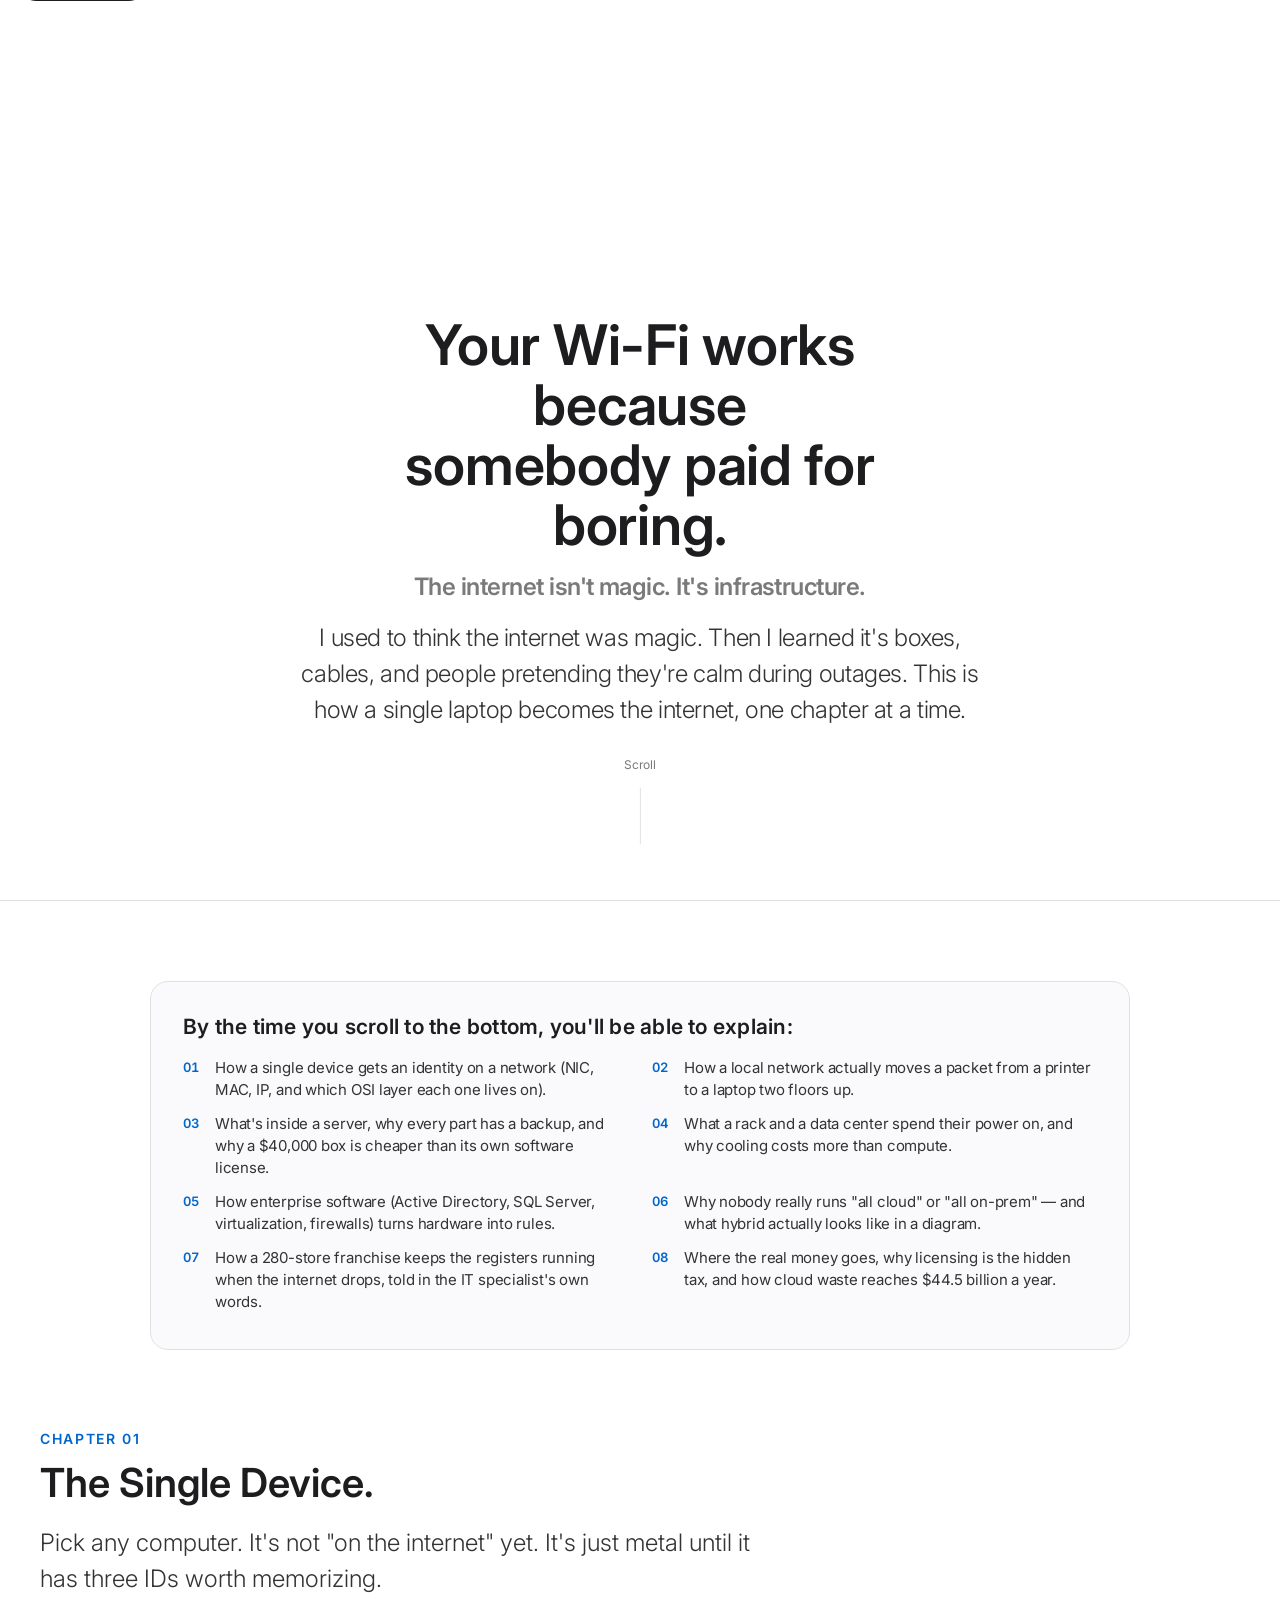
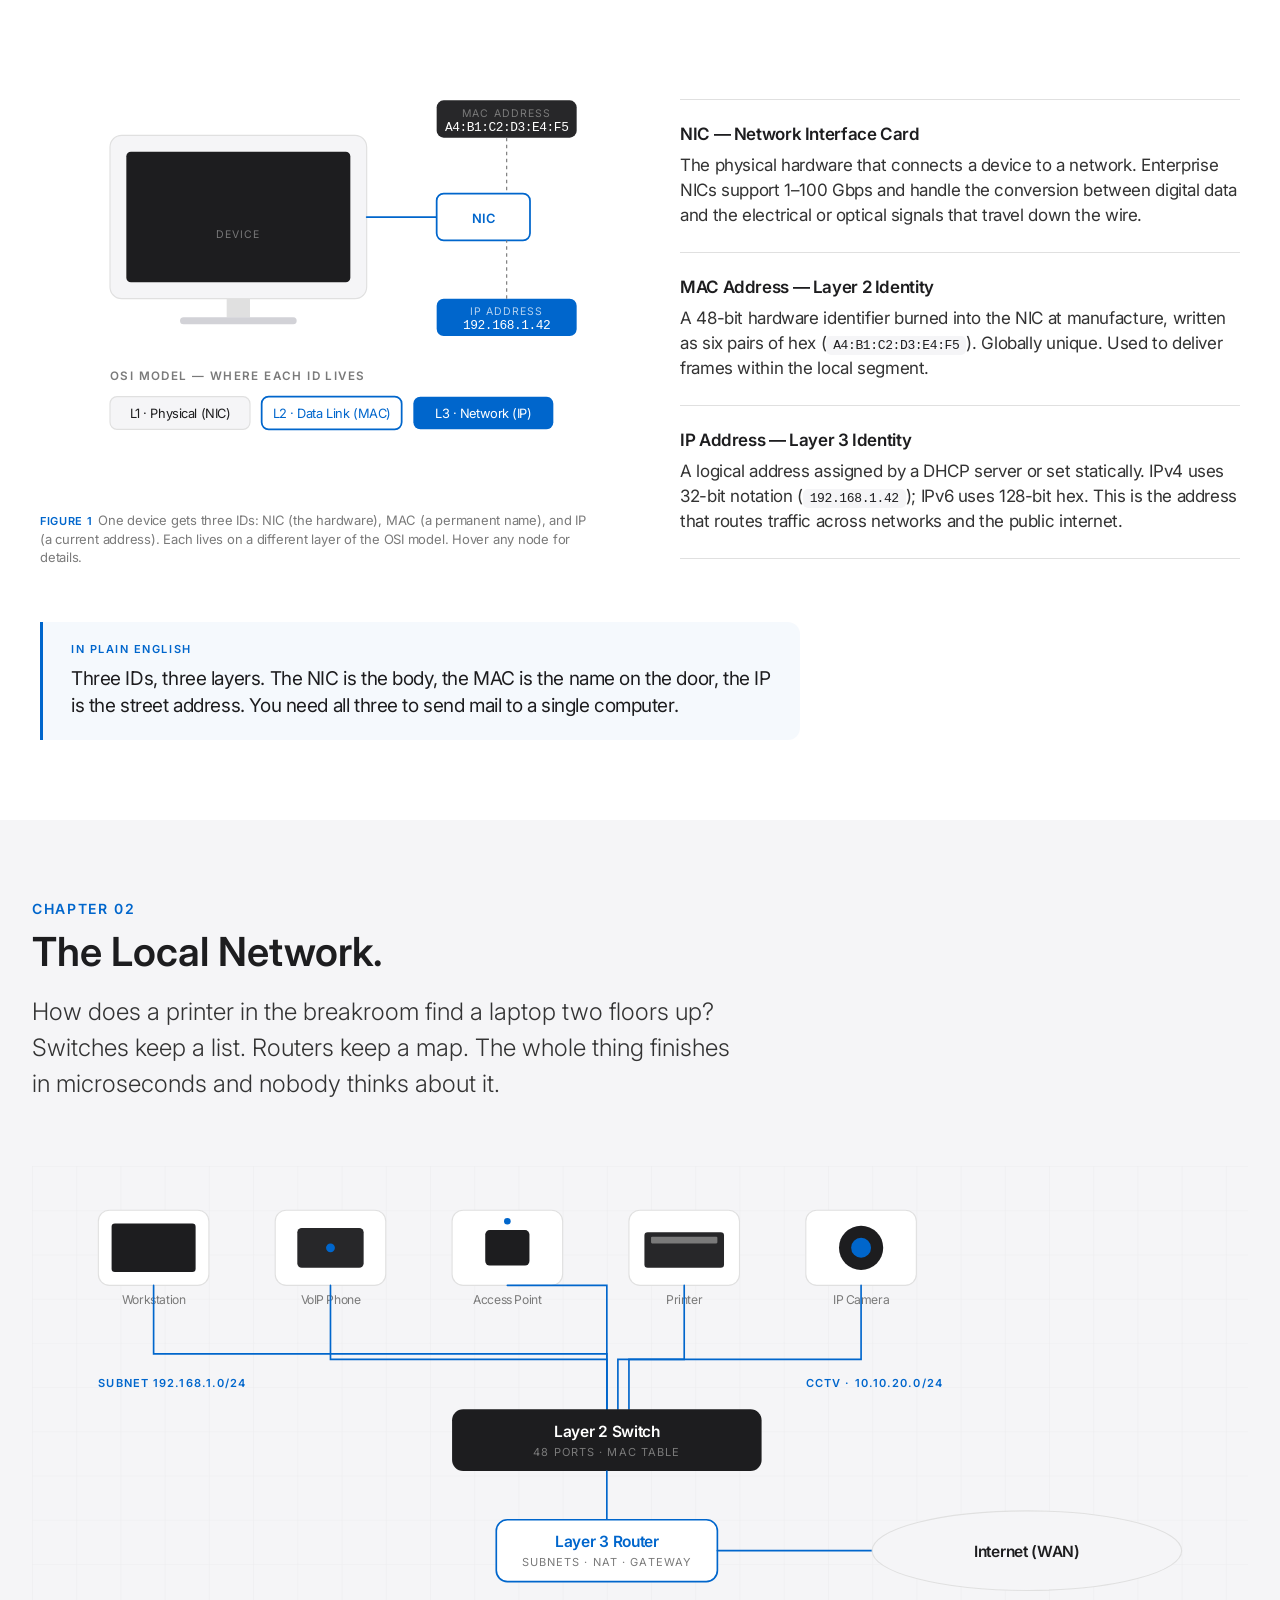
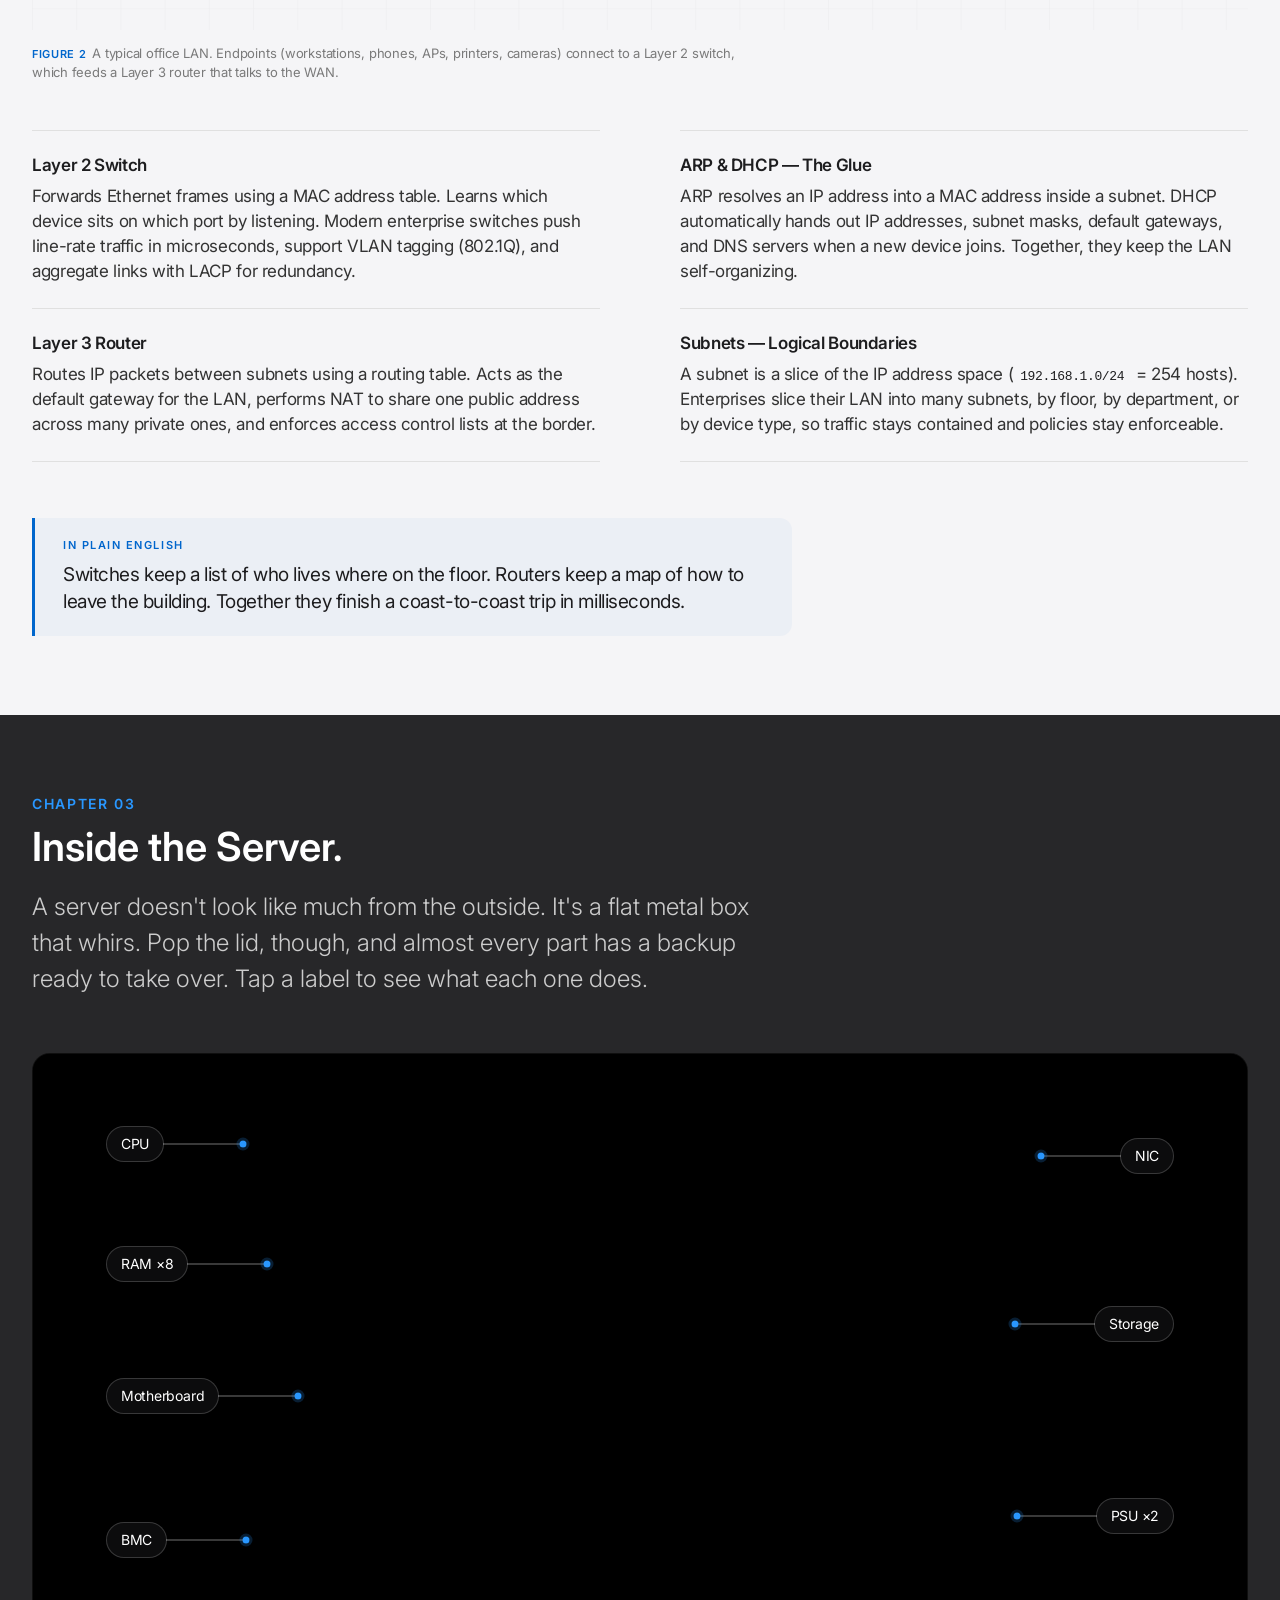
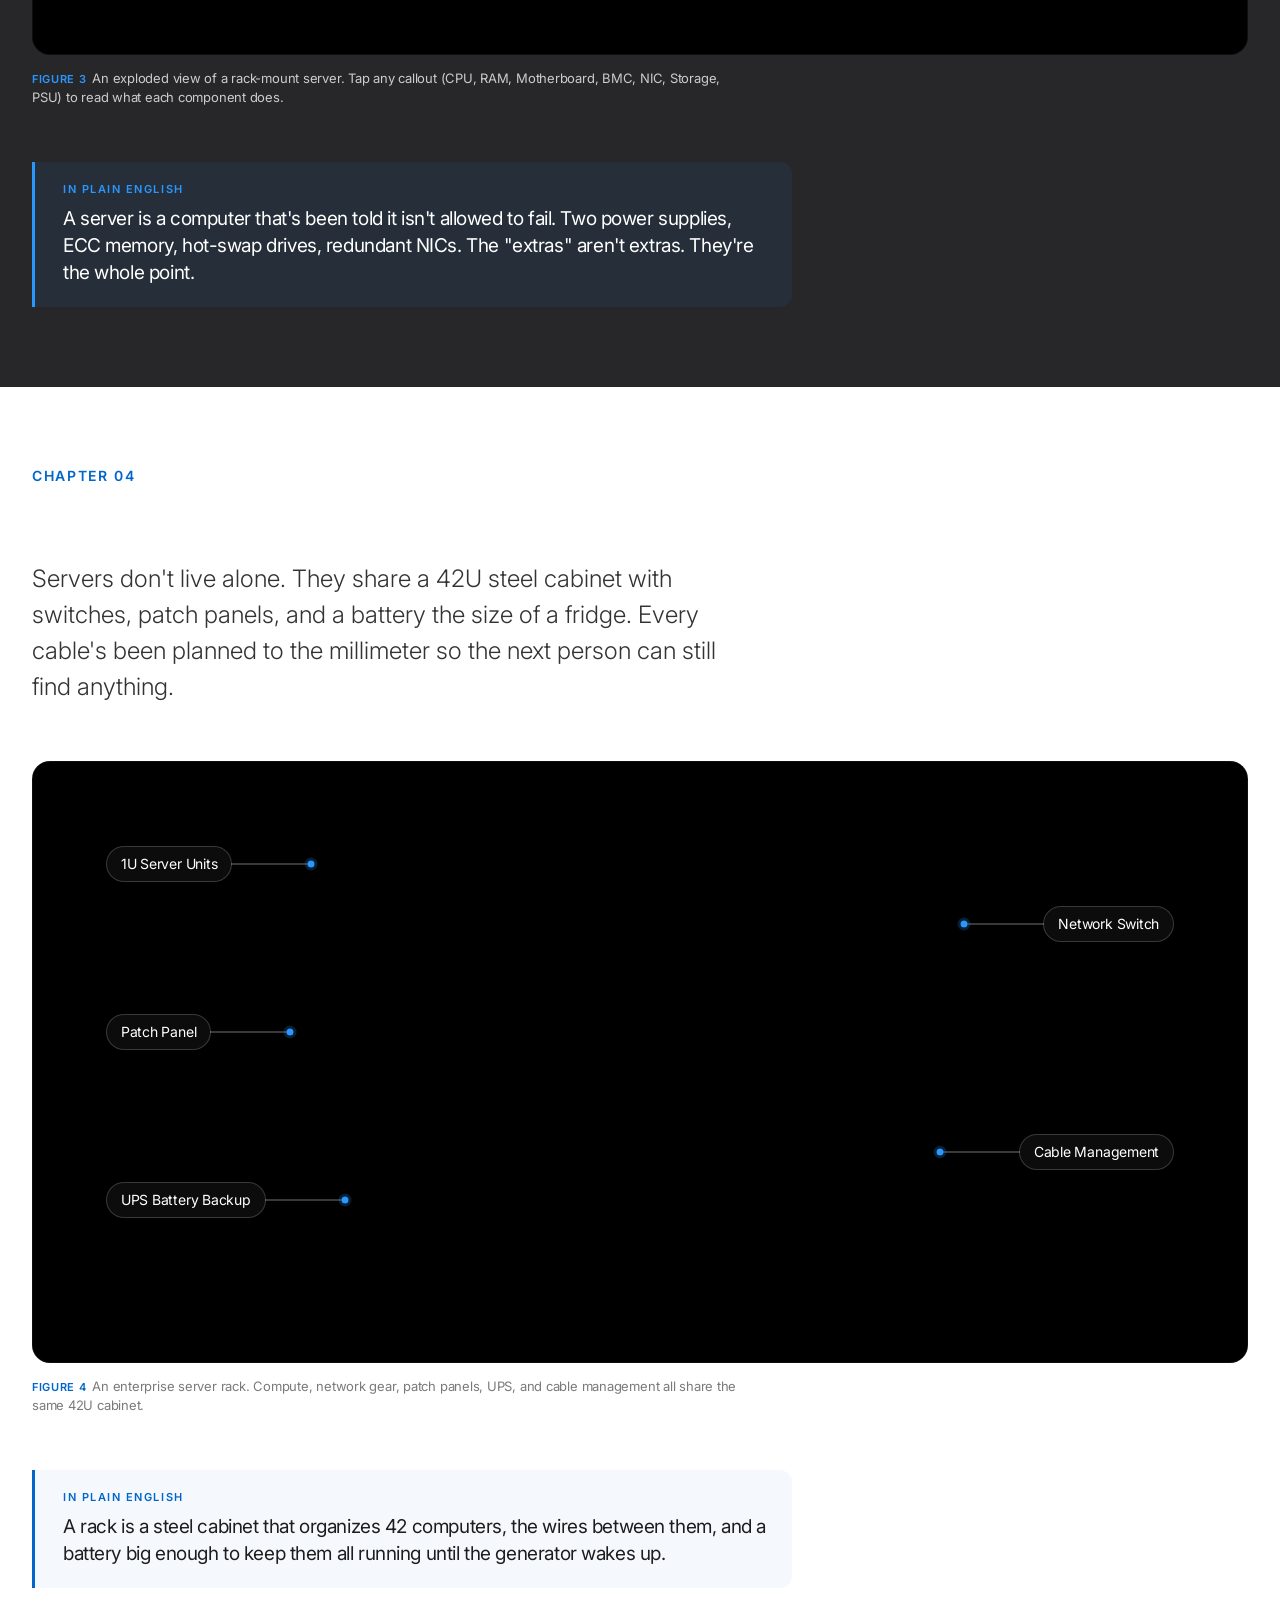
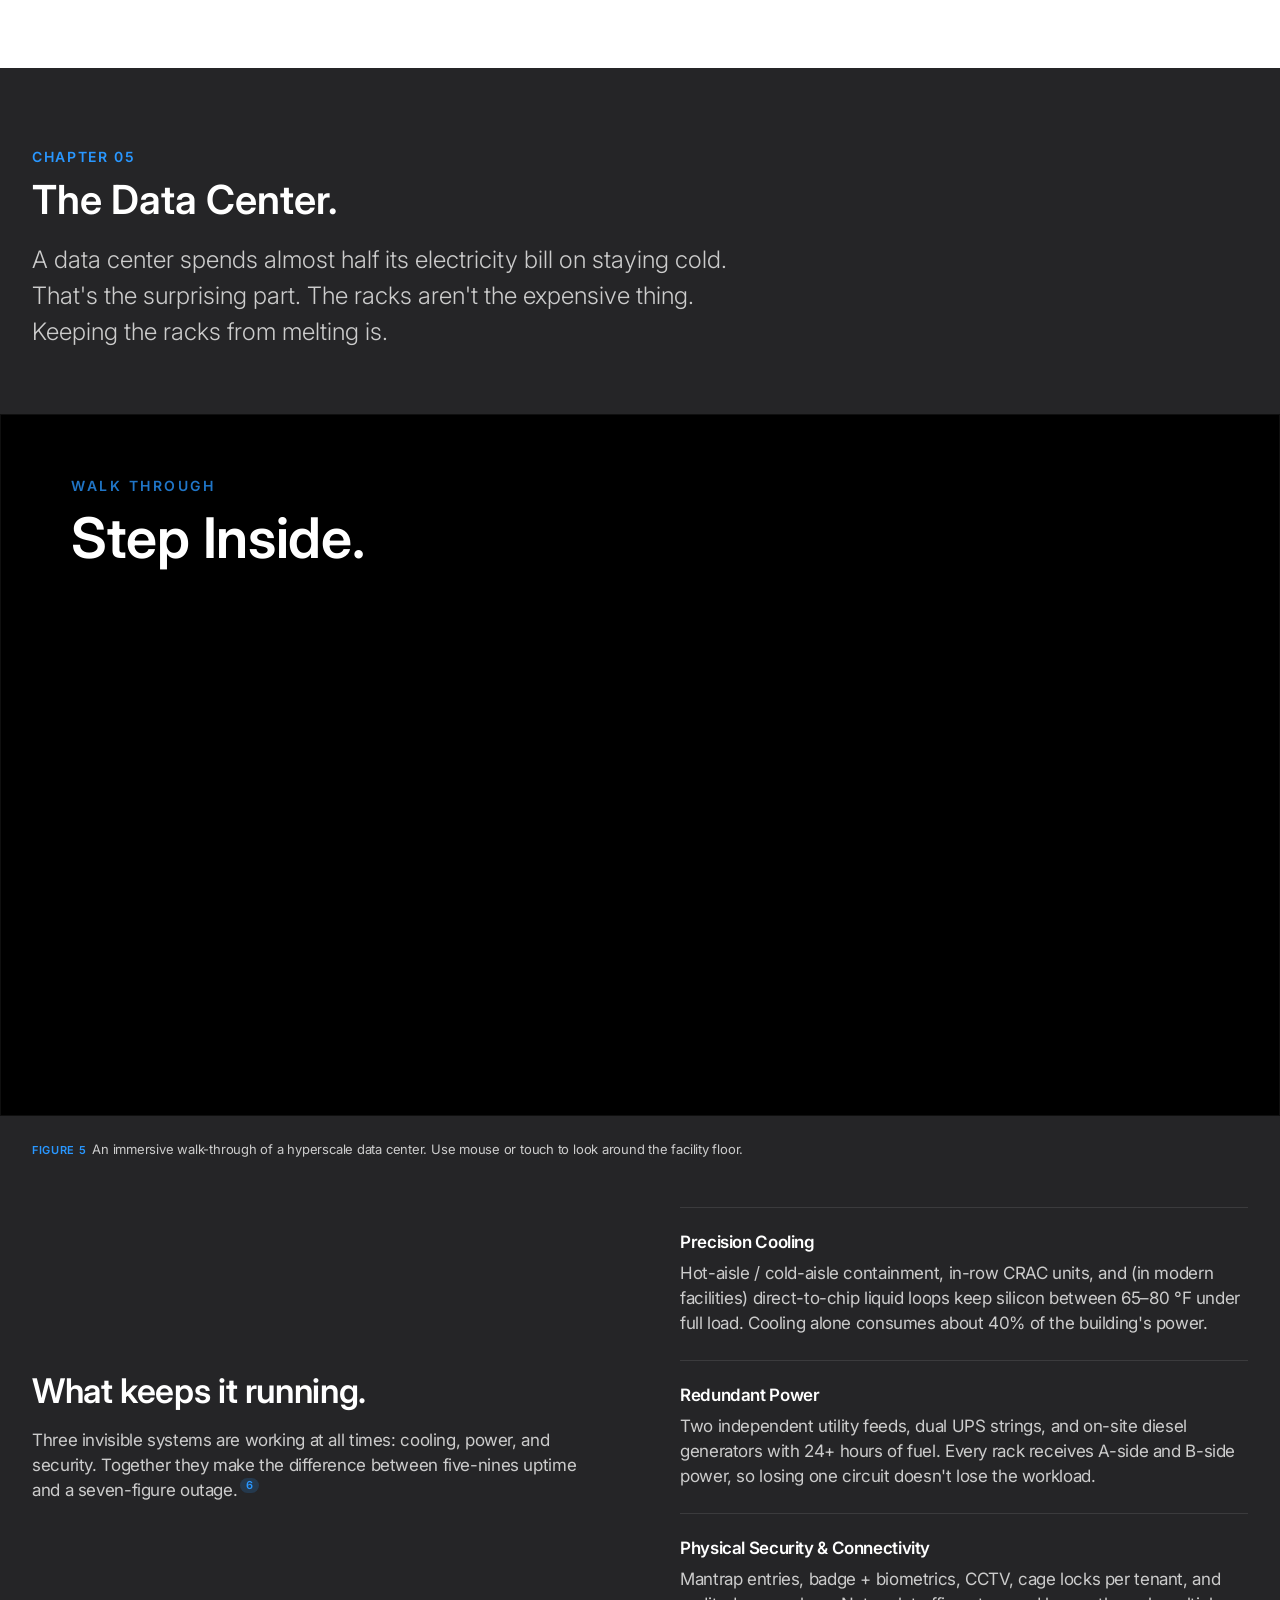
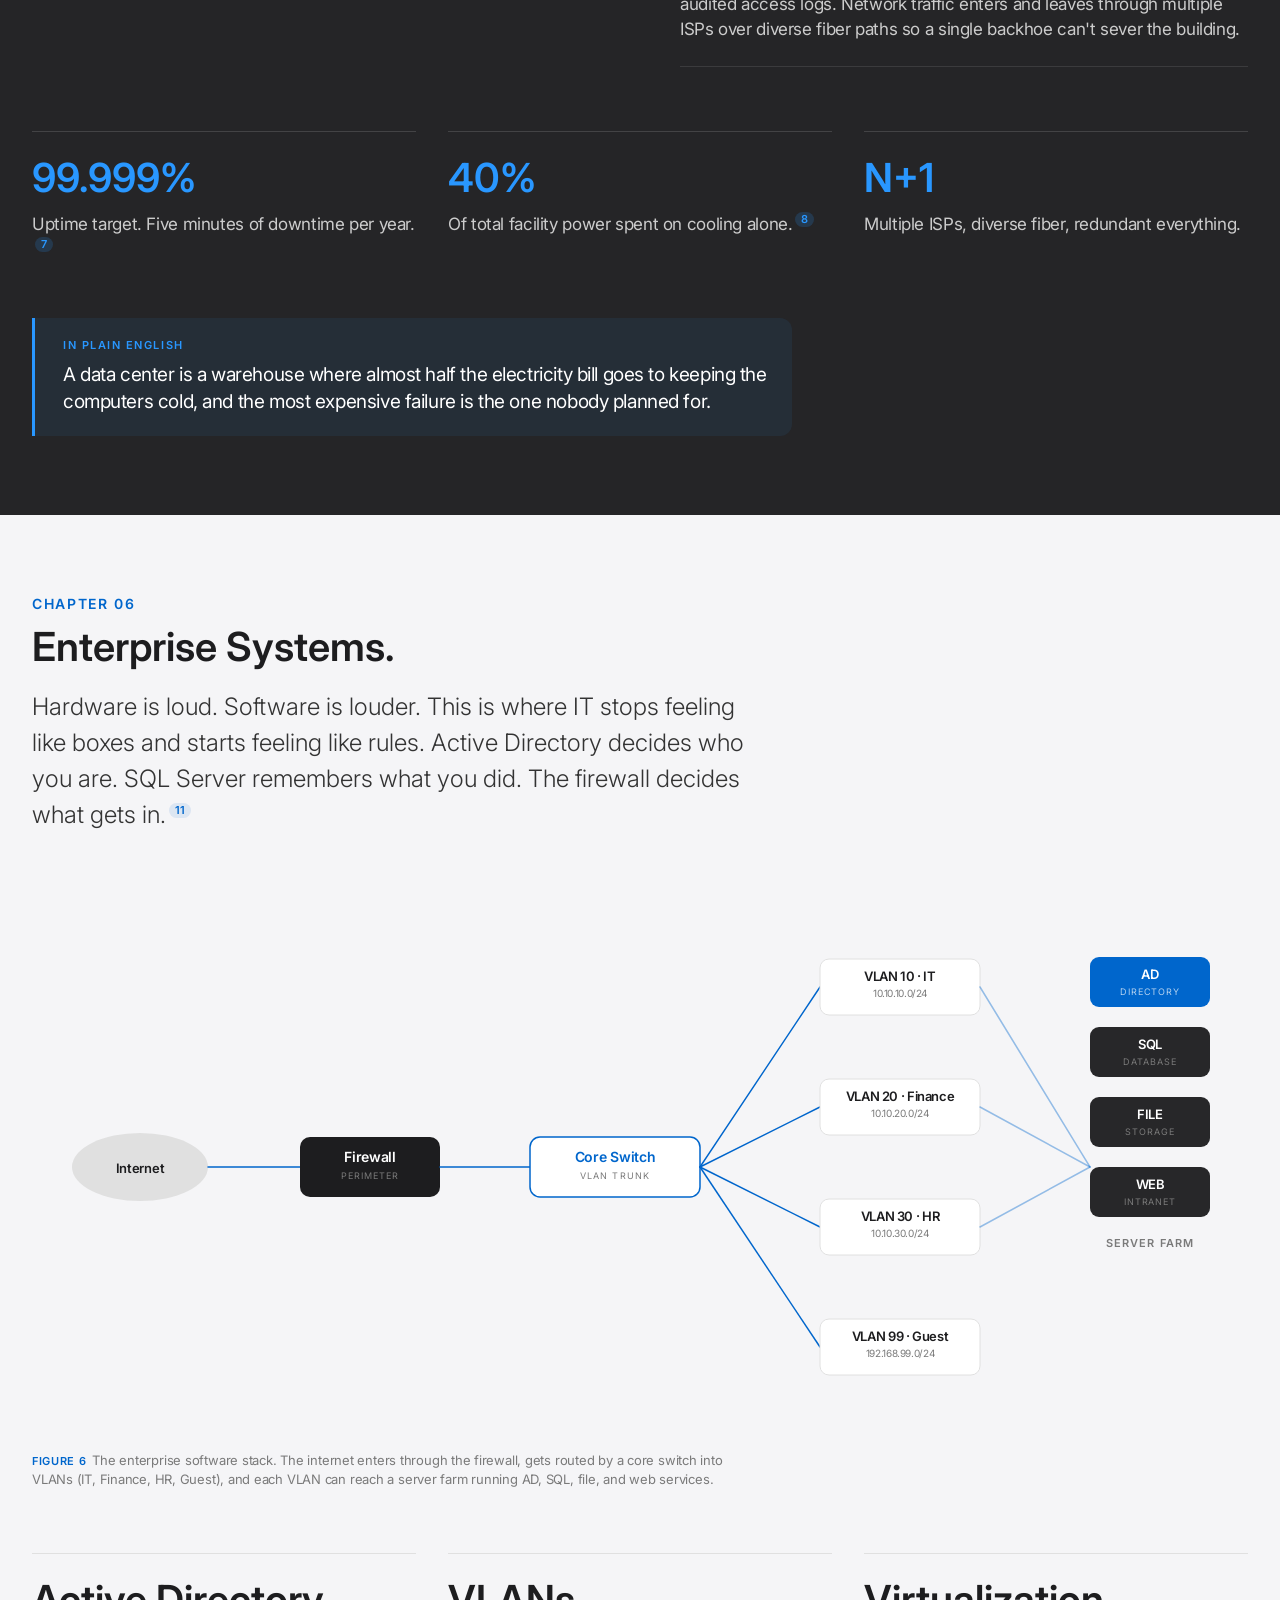
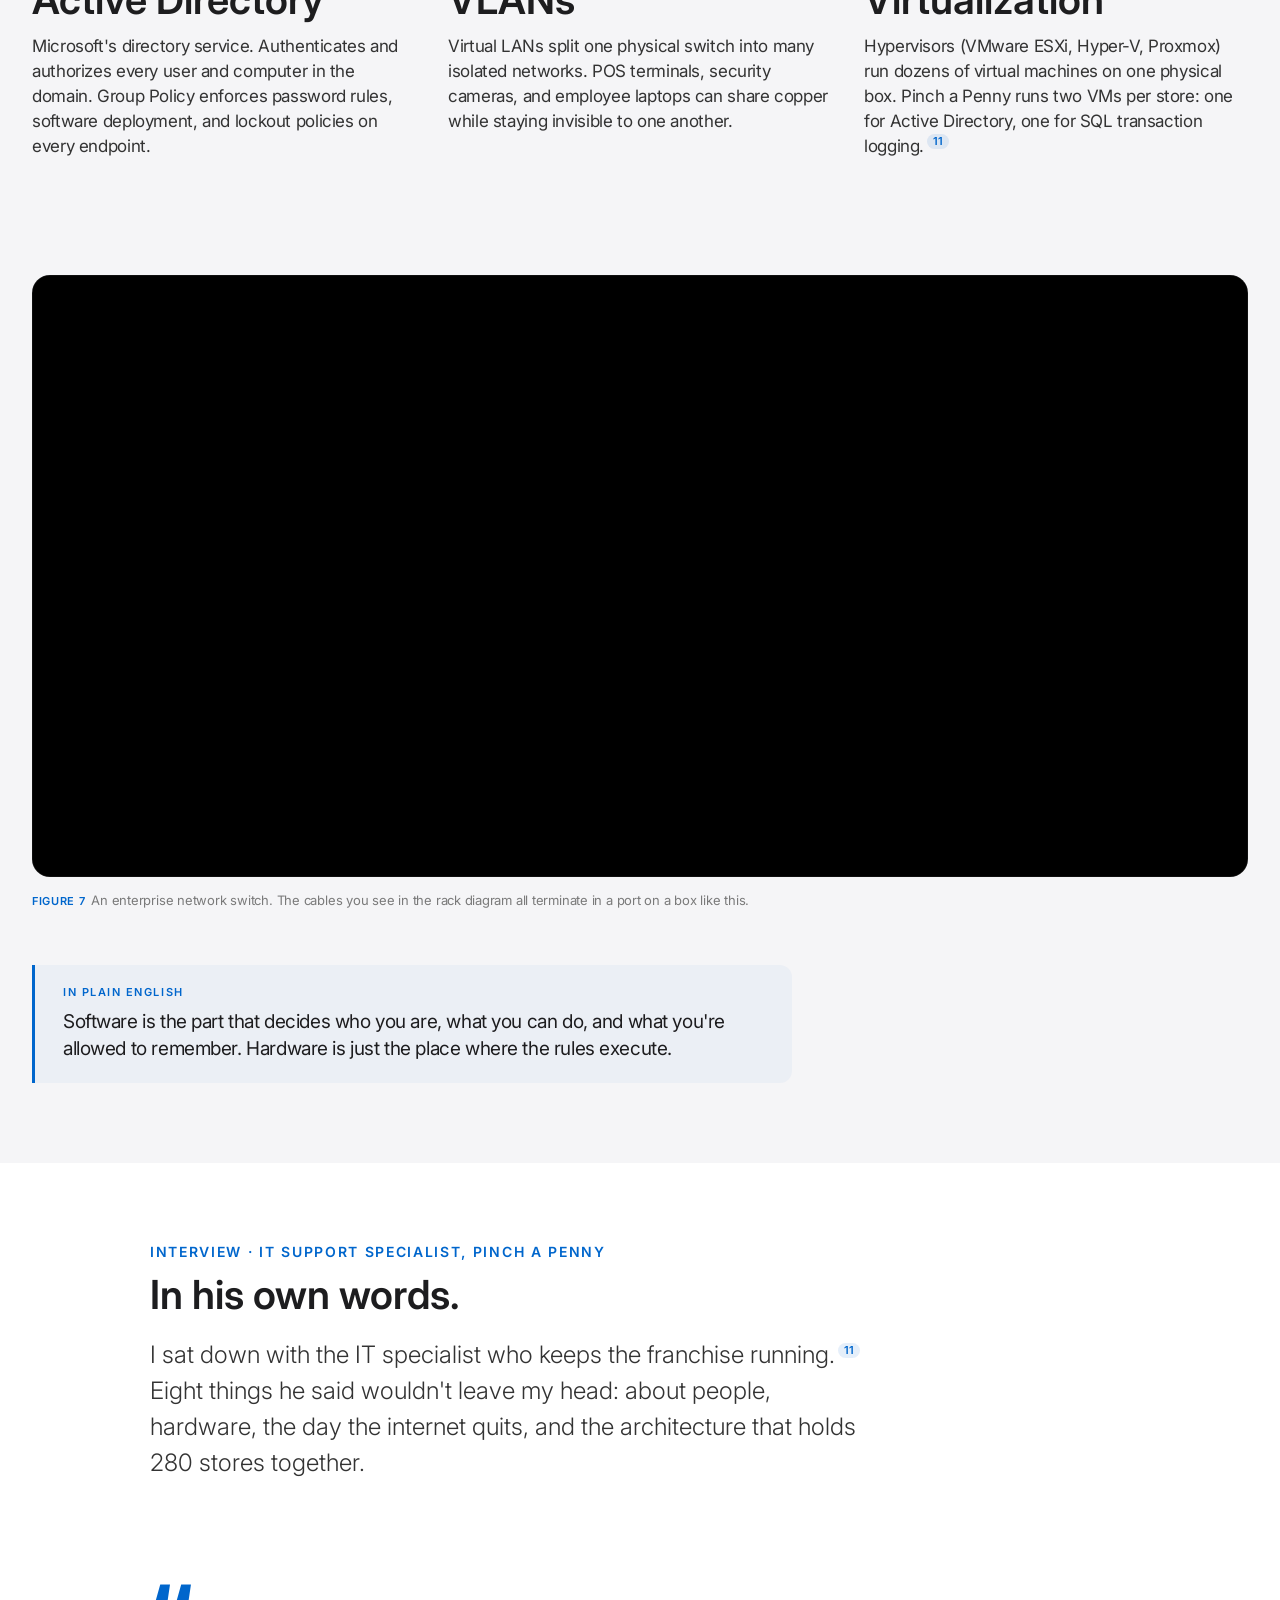
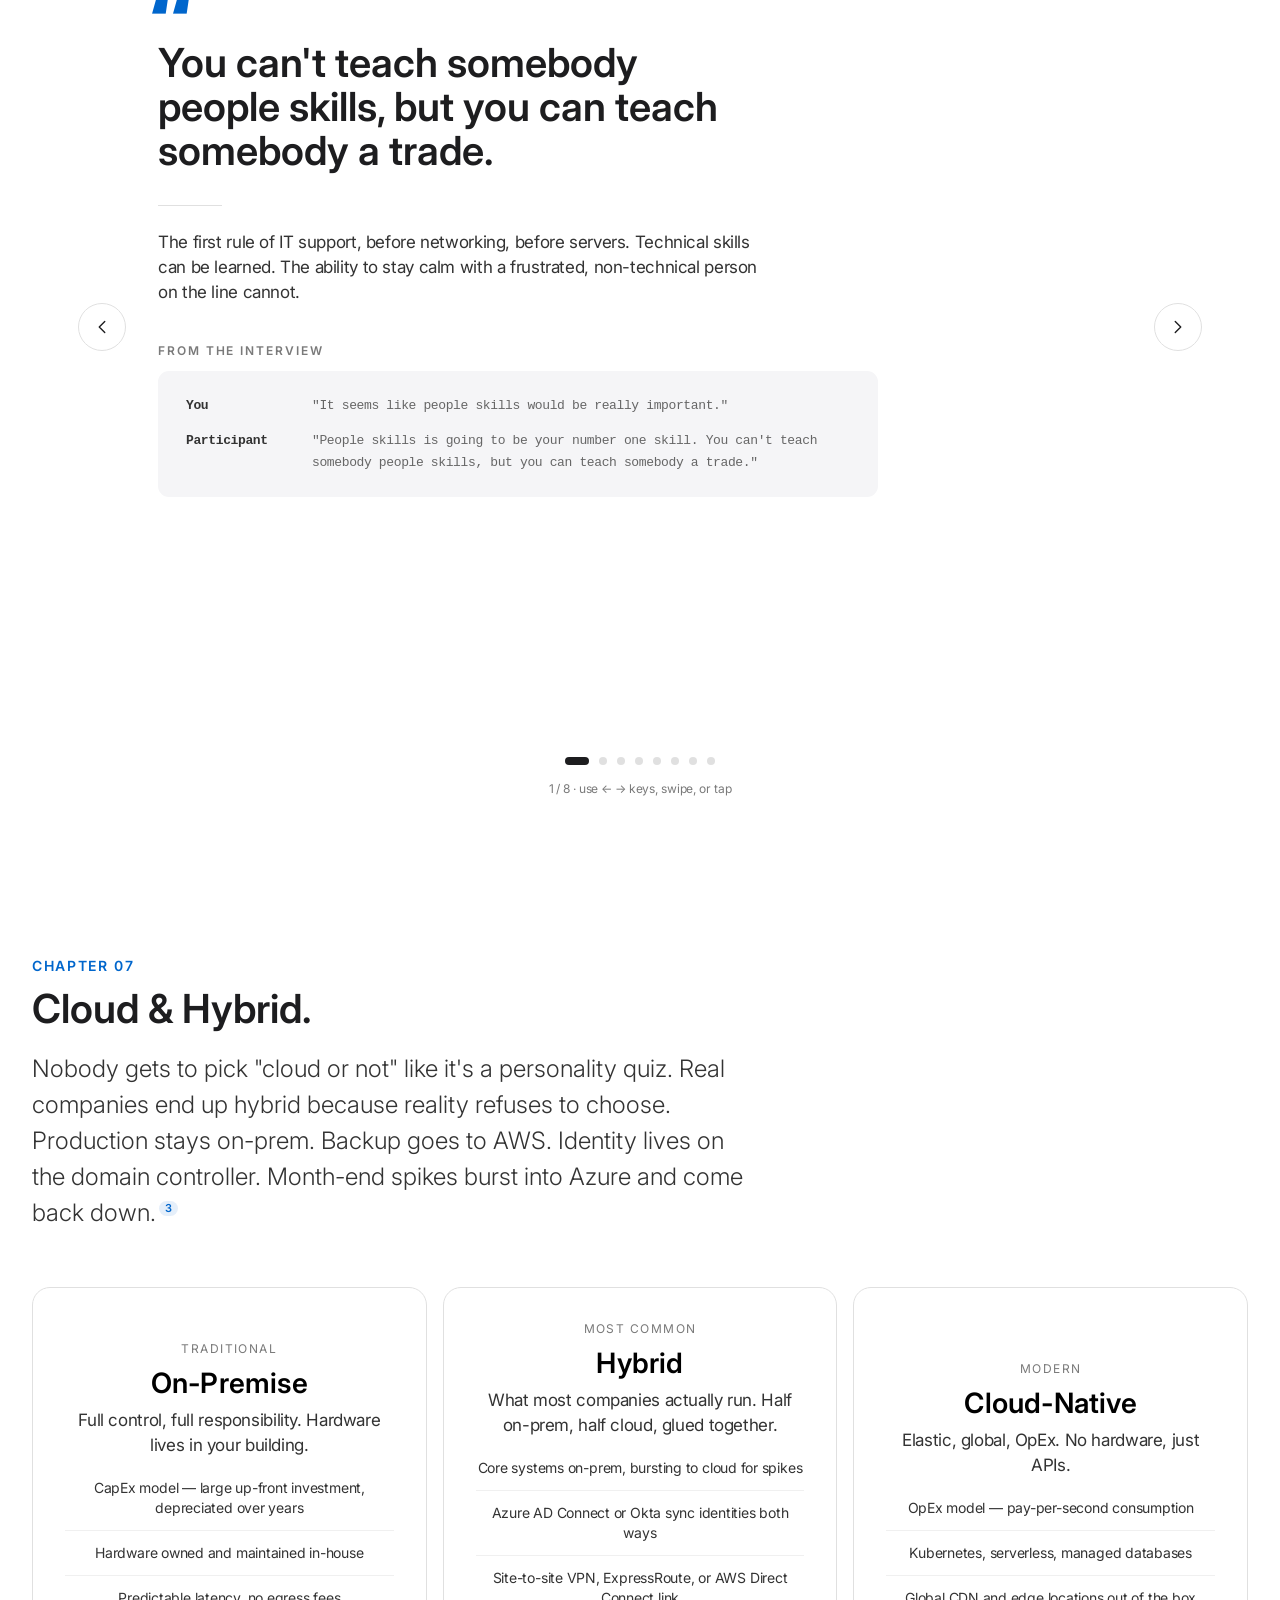
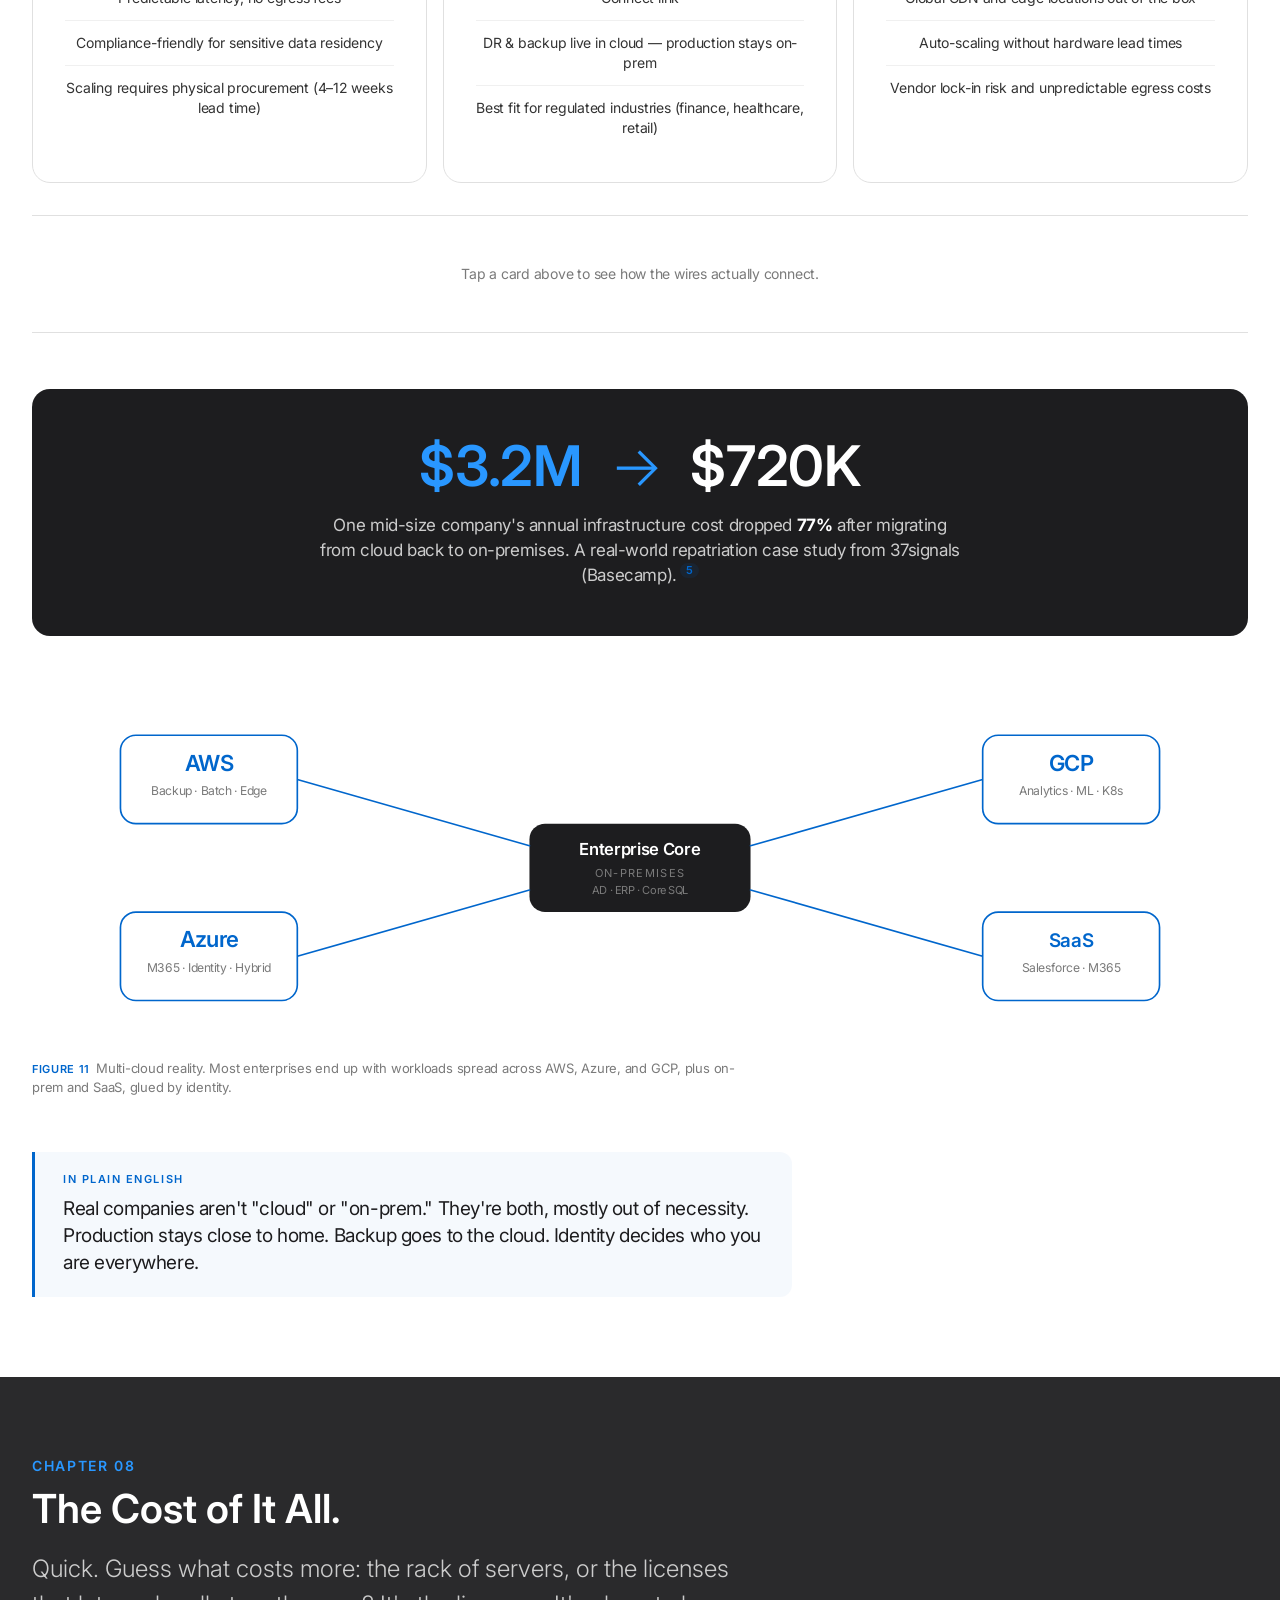
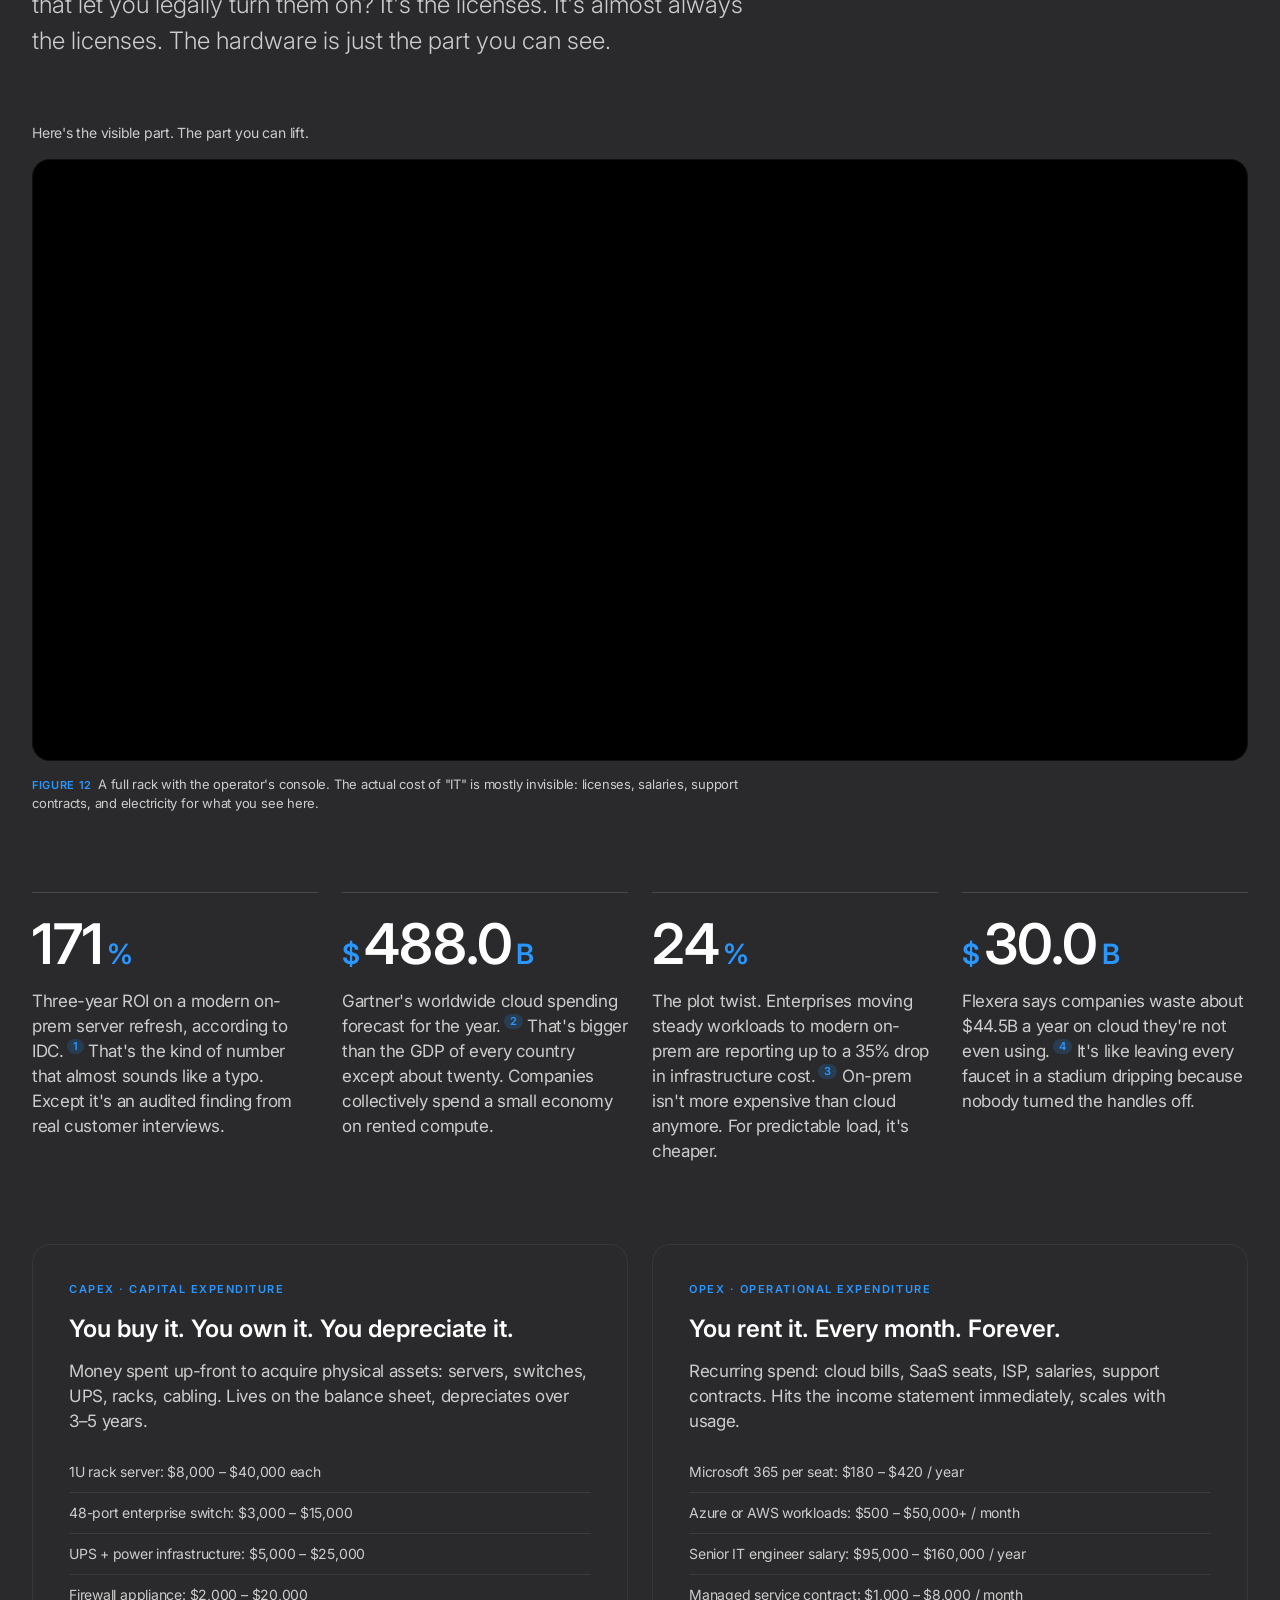
==== commit b9e41453: "Expand index.html site content" ====
--- a/index.html
+++ b/index.html
@@ -1188,6 +1188,224 @@
 }
 
 /* ─────────────────────────────────────────────────────────────
+   STICKY CHAPTER NAV — appears once you scroll past the hero
+   ───────────────────────────────────────────────────────────── */
+.chapter-nav {
+  position: fixed;
+  top: 0;
+  left: 0;
+  right: 0;
+  z-index: 100;
+  display: flex;
+  align-items: center;
+  justify-content: space-between;
+  gap: 16px;
+  padding: 12px 24px;
+  background: rgba(255, 255, 255, 0.78);
+  -webkit-backdrop-filter: blur(20px) saturate(180%);
+  backdrop-filter: blur(20px) saturate(180%);
+  border-bottom: 1px solid rgba(0, 0, 0, 0.06);
+  transform: translateY(-100%);
+  opacity: 0;
+  transition: transform 360ms var(--easing), opacity 360ms var(--easing);
+}
+.chapter-nav.show { transform: none; opacity: 1; }
+.chapter-nav .brand {
+  font-family: var(--font-display);
+  font-size: 14px;
+  font-weight: 600;
+  letter-spacing: -0.224px;
+  color: var(--ink);
+  white-space: nowrap;
+  text-decoration: none;
+}
+.chapter-nav .brand:hover { text-decoration: none; color: var(--primary); }
+.chapter-nav ol {
+  display: flex;
+  flex-wrap: wrap;
+  gap: 4px;
+  list-style: none;
+  margin: 0;
+  padding: 0;
+  justify-content: flex-end;
+}
+.chapter-nav a.link {
+  display: inline-block;
+  font-family: var(--font-text);
+  font-size: 12px;
+  font-weight: 500;
+  letter-spacing: -0.12px;
+  color: var(--ink-muted-48);
+  padding: 6px 10px;
+  border-radius: 9999px;
+  text-decoration: none;
+  transition: color 200ms var(--easing), background 200ms var(--easing);
+}
+.chapter-nav a.link:hover { color: var(--ink); background: rgba(0, 0, 0, 0.04); text-decoration: none; }
+.chapter-nav a.link.current { color: var(--primary); background: rgba(0, 102, 204, 0.10); }
+@media (max-width: 1100px) {
+  .chapter-nav a[data-tier="2"] { display: none; }
+}
+@media (max-width: 900px) {
+  .chapter-nav { padding: 10px 16px; gap: 8px; }
+  .chapter-nav .brand { font-size: 13px; }
+  .chapter-nav ol { gap: 2px; }
+  .chapter-nav a.link { font-size: 11px; padding: 4px 7px; }
+  .chapter-nav a[data-tier="1"] { display: none; }
+}
+@media (max-width: 600px) {
+  .chapter-nav .brand { font-size: 12px; }
+  .chapter-nav a.link { font-size: 10.5px; padding: 4px 6px; }
+}
+
+/* Back-to-top — small floating pill */
+.back-to-top {
+  position: fixed;
+  right: 20px;
+  bottom: 20px;
+  z-index: 95;
+  width: 44px;
+  height: 44px;
+  border-radius: 9999px;
+  background: rgba(29, 29, 31, 0.85);
+  -webkit-backdrop-filter: blur(14px) saturate(180%);
+  backdrop-filter: blur(14px) saturate(180%);
+  border: 1px solid rgba(255, 255, 255, 0.08);
+  color: #fff;
+  cursor: pointer;
+  display: flex;
+  align-items: center;
+  justify-content: center;
+  opacity: 0;
+  transform: translateY(8px);
+  pointer-events: none;
+  transition: opacity 320ms var(--easing), transform 320ms var(--easing), background 200ms var(--easing);
+}
+.back-to-top.show { opacity: 1; transform: none; pointer-events: auto; }
+.back-to-top:hover { background: var(--ink); }
+.back-to-top:active { transform: scale(0.94); }
+.back-to-top svg { width: 18px; height: 18px; display: block; }
+
+/* ─────────────────────────────────────────────────────────────
+   LEARNING GOALS — small framed list under the hero
+   ───────────────────────────────────────────────────────────── */
+.learning-goals {
+  max-width: 980px;
+  margin: 0 auto;
+  padding: 32px 32px 36px;
+  background: var(--pearl);
+  border: 1px solid var(--hairline);
+  border-radius: 18px;
+}
+.learning-goals h2 {
+  font-family: var(--font-display);
+  font-size: 21px;
+  font-weight: 600;
+  line-height: 1.19;
+  letter-spacing: 0.231px;
+  color: var(--ink);
+  margin-bottom: 18px;
+}
+.learning-goals ol {
+  list-style: none;
+  padding: 0;
+  margin: 0;
+  display: grid;
+  grid-template-columns: 1fr 1fr;
+  gap: 12px 24px;
+  counter-reset: lg;
+}
+@media (max-width: 720px) { .learning-goals ol { grid-template-columns: 1fr; } }
+.learning-goals li {
+  counter-increment: lg;
+  position: relative;
+  padding-left: 32px;
+  font-size: 15px;
+  font-weight: 400;
+  line-height: 1.47;
+  letter-spacing: -0.224px;
+  color: var(--ink-muted-80);
+}
+.learning-goals li::before {
+  content: counter(lg, decimal-leading-zero);
+  position: absolute;
+  left: 0;
+  top: 1px;
+  font-family: var(--font-display);
+  font-size: 13px;
+  font-weight: 600;
+  letter-spacing: -0.224px;
+  color: var(--primary);
+  font-feature-settings: "tnum";
+}
+
+/* ─────────────────────────────────────────────────────────────
+   CHAPTER TAKEAWAY — one-sentence "in plain English" closer
+   ───────────────────────────────────────────────────────────── */
+.takeaway {
+  margin-top: 56px;
+  padding: 20px 24px 20px 28px;
+  border-left: 3px solid var(--primary);
+  background: rgba(0, 102, 204, 0.04);
+  border-radius: 0 12px 12px 0;
+  font-family: var(--font-display);
+  font-size: 19px;
+  font-weight: 400;
+  line-height: 1.42;
+  letter-spacing: -0.022em;
+  color: var(--ink);
+  max-width: 760px;
+}
+.takeaway .label {
+  display: block;
+  font-family: var(--font-text);
+  font-size: 11px;
+  font-weight: 600;
+  letter-spacing: 0.14em;
+  text-transform: uppercase;
+  color: var(--primary);
+  margin-bottom: 8px;
+}
+.section.dark .takeaway,
+.section.dark-2 .takeaway,
+.section.dark-3 .takeaway {
+  background: rgba(41, 151, 255, 0.08);
+  border-left-color: var(--primary-on-dark);
+  color: var(--body-on-dark);
+}
+.section.dark .takeaway .label,
+.section.dark-2 .takeaway .label,
+.section.dark-3 .takeaway .label { color: var(--primary-on-dark); }
+
+/* ─────────────────────────────────────────────────────────────
+   FIGURE CAPTION — tiny label under each numbered diagram/embed
+   ───────────────────────────────────────────────────────────── */
+.figure-caption {
+  margin-top: 14px;
+  font-family: var(--font-text);
+  font-size: 13px;
+  font-weight: 400;
+  line-height: 1.43;
+  letter-spacing: -0.224px;
+  color: var(--ink-muted-48);
+  max-width: 720px;
+}
+.figure-caption strong {
+  color: var(--primary);
+  font-weight: 600;
+  margin-right: 6px;
+  letter-spacing: 0.06em;
+  text-transform: uppercase;
+  font-size: 11px;
+}
+.section.dark .figure-caption,
+.section.dark-2 .figure-caption,
+.section.dark-3 .figure-caption { color: var(--body-muted); }
+.section.dark .figure-caption strong,
+.section.dark-2 .figure-caption strong,
+.section.dark-3 .figure-caption strong { color: var(--primary-on-dark); }
+
+/* ─────────────────────────────────────────────────────────────
    REDUCED MOTION
    ───────────────────────────────────────────────────────────── */
 @media (prefers-reduced-motion: reduce) {
@@ -1199,18 +1417,72 @@
   .reveal { opacity: 1; transform: none; }
   .flow-line { stroke-dashoffset: 0 !important; }
 }
+
+/* ─────────────────────────────────────────────────────────────
+   PRINT — turn the page into a clean research artifact
+   ───────────────────────────────────────────────────────────── */
+@media print {
+  * { -webkit-print-color-adjust: exact; print-color-adjust: exact; }
+  html, body { background: #fff; color: #000; }
+  .skip-link, .chapter-nav, .back-to-top, .scroll-indicator,
+  .iq-nav, .iq-dots, .iq-counter, .info-scrim, .info-card, .tooltip,
+  .mobile-callouts, .callout { display: none !important; }
+  .reveal { opacity: 1 !important; transform: none !important; }
+  .section { padding: 24px 0; page-break-inside: avoid; background: #fff !important; color: #000 !important; }
+  .section.dark, .section.dark-2, .section.dark-3, .section.parchment { background: #fff !important; color: #000 !important; }
+  .section.dark *, .section.dark-2 *, .section.dark-3 * { color: #000 !important; }
+  .lead, .body-text, p { color: #000 !important; }
+  .eyebrow { color: #555 !important; }
+  .flow-line { stroke-dashoffset: 0 !important; stroke: #000 !important; }
+  .model-stage iframe { display: none; }
+  .model-stage::after {
+    content: "[3D model omitted in print. Visit the live page to interact.]";
+    display: block;
+    padding: 24px;
+    text-align: center;
+    color: #555;
+    font-style: italic;
+    border: 1px dashed #999;
+  }
+  .iq-track { display: block !important; transform: none !important; }
+  .iq-card { display: block !important; page-break-inside: avoid; padding: 16px 0; border-bottom: 1px solid #ddd; }
+  .iq-card[aria-hidden="true"] { display: block !important; }
+  a[href^="http"]::after { content: " (" attr(href) ")"; font-size: 10px; color: #555; word-break: break-all; }
+  .cite { background: transparent !important; color: #000 !important; padding: 0 !important; }
+  .cite::before { content: "["; }
+  .cite::after { content: "]"; }
+  h1, h2, h3, h4 { page-break-after: avoid; }
+  .figure-caption { page-break-before: avoid; }
+}
 </style>
 </head>
 <body>
 
 <a href="#device" class="skip-link">Skip to content</a>
 
+<!-- Sticky chapter nav — appears once you scroll past the hero -->
+<nav class="chapter-nav" id="chapterNav" aria-label="Chapter navigation">
+  <a href="#top" class="brand">How the World Stays Connected</a>
+  <ol>
+    <li><a class="link" href="#device" data-tier="0">01 · Device</a></li>
+    <li><a class="link" href="#lan" data-tier="1">02 · LAN</a></li>
+    <li><a class="link" href="#server" data-tier="2">03 · Server</a></li>
+    <li><a class="link" href="#rack" data-tier="2">04 · Rack</a></li>
+    <li><a class="link" href="#datacenter" data-tier="1">05 · Data Center</a></li>
+    <li><a class="link" href="#systems" data-tier="2">06 · Systems</a></li>
+    <li><a class="link" href="#interview" data-tier="0">Interview</a></li>
+    <li><a class="link" href="#cloud" data-tier="1">07 · Cloud</a></li>
+    <li><a class="link" href="#cost" data-tier="2">08 · Cost</a></li>
+    <li><a class="link" href="#sources" data-tier="0">Sources</a></li>
+  </ol>
+</nav>
+
 <main id="main">
 
 <!-- ═══════════════════════════════════════════════════════════
      SECTION 1 — HERO
 ═════════════════════════════════════════════════════════════ -->
-<section class="hero" aria-labelledby="heroTitle">
+<section class="hero" id="top" aria-labelledby="heroTitle">
   <h1 id="heroTitle" class="hero-display reveal d1">Your Wi-Fi works because<br>somebody paid for boring.</h1>
   <p class="tagline reveal d2">The internet isn't magic. It's infrastructure.</p>
   <p class="subhead reveal d3">I used to think the internet was magic. Then I learned it's boxes, cables, and people pretending they're calm during outages. This is how a single laptop becomes the internet, one chapter at a time.</p>
@@ -1220,6 +1492,23 @@
   </div>
 </section>
 <hr class="hairline">
+
+<!-- Learning goals — what you'll be able to explain after reading -->
+<section class="section" id="goals" aria-labelledby="goalsTitle" style="padding-top:80px; padding-bottom:0">
+  <div class="learning-goals reveal d1">
+    <h2 id="goalsTitle">By the time you scroll to the bottom, you'll be able to explain:</h2>
+    <ol>
+      <li>How a single device gets an identity on a network (NIC, MAC, IP, and which OSI layer each one lives on).</li>
+      <li>How a local network actually moves a packet from a printer to a laptop two floors up.</li>
+      <li>What's inside a server, why every part has a backup, and why a $40,000 box is cheaper than its own software license.</li>
+      <li>What a rack and a data center spend their power on, and why cooling costs more than compute.</li>
+      <li>How enterprise software (Active Directory, SQL Server, virtualization, firewalls) turns hardware into rules.</li>
+      <li>Why nobody really runs "all cloud" or "all on-prem" — and what hybrid actually looks like in a diagram.</li>
+      <li>How a 280-store franchise keeps the registers running when the internet drops, told in the IT specialist's own words.</li>
+      <li>Where the real money goes, why licensing is the hidden tax, and how cloud waste reaches $44.5 billion a year.</li>
+    </ol>
+  </div>
+</section>
 
 <!-- ═══════════════════════════════════════════════════════════
      SECTION 2 — THE SINGLE DEVICE
@@ -1280,7 +1569,7 @@
             </g>
           </svg>
         </div>
-        <p class="caption reveal d3" style="margin-top:12px">Hover any node for details.</p>
+        <p class="figure-caption reveal d3" style="margin-top:14px"><strong>Figure 1</strong>One device gets three IDs: NIC (the hardware), MAC (a permanent name), and IP (a current address). Each lives on a different layer of the OSI model. Hover any node for details.</p>
       </div>
 
       <div class="reveal d3">
@@ -1300,6 +1589,11 @@
         </div>
       </div>
     </div>
+
+    <p class="takeaway reveal d4">
+      <span class="label">In plain English</span>
+      Three IDs, three layers. The NIC is the body, the MAC is the name on the door, the IP is the street address. You need all three to send mail to a single computer.
+    </p>
   </div>
 </section>
 
@@ -1388,8 +1682,9 @@
 
         <!-- Subnet labels -->
         <text x="60" y="200" font-family="SF Pro Text, Inter, sans-serif" font-size="10" fill="#0066cc" font-weight="600" letter-spacing="0.1em">SUBNET 192.168.1.0/24</text>
-        <text x="700" y="200" font-family="SF Pro Text, Inter, sans-serif" font-size="10" fill="#0066cc" font-weight="600" letter-spacing="0.1em">CCTV — 10.10.20.0/24</text>
+        <text x="700" y="200" font-family="SF Pro Text, Inter, sans-serif" font-size="10" fill="#0066cc" font-weight="600" letter-spacing="0.1em">CCTV · 10.10.20.0/24</text>
       </svg>
+      <p class="figure-caption reveal d4" style="margin-top:14px"><strong>Figure 2</strong>A typical office LAN. Endpoints (workstations, phones, APs, printers, cameras) connect to a Layer 2 switch, which feeds a Layer 3 router that talks to the WAN.</p>
     </div>
 
     <div class="two-col" style="margin-top:48px">
@@ -1418,6 +1713,11 @@
         </div>
       </div>
     </div>
+
+    <p class="takeaway reveal d4">
+      <span class="label">In plain English</span>
+      Switches keep a list of who lives where on the floor. Routers keep a map of how to leave the building. Together they finish a coast-to-coast trip in milliseconds.
+    </p>
   </div>
 </section>
 
@@ -1448,6 +1748,7 @@
       <button type="button" class="callout left"  style="top:42%; right:6%" data-info="storage" aria-label="Storage details">Storage</button>
       <button type="button" class="callout left"  style="top:74%; right:6%" data-info="psu" aria-label="PSU details">PSU ×2</button>
     </div>
+    <p class="figure-caption reveal d3"><strong>Figure 3</strong>An exploded view of a rack-mount server. Tap any callout (CPU, RAM, Motherboard, BMC, NIC, Storage, PSU) to read what each component does.</p>
 
     <div class="mobile-callouts">
       <button type="button" data-info="cpu">CPU</button>
@@ -1458,6 +1759,11 @@
       <button type="button" data-info="motherboard">Motherboard</button>
       <button type="button" data-info="bmc">BMC</button>
     </div>
+
+    <p class="takeaway reveal d4">
+      <span class="label">In plain English</span>
+      A server is a computer that's been told it isn't allowed to fail. Two power supplies, ECC memory, hot-swap drives, redundant NICs. The "extras" aren't extras. They're the whole point.
+    </p>
   </div>
 </section>
 
@@ -1486,6 +1792,7 @@
       <button type="button" class="callout left"  style="top:24%; right:6%" data-info="rack-switch" aria-label="Network Switch details">Network Switch</button>
       <button type="button" class="callout left"  style="top:62%; right:6%" data-info="cable-mgmt" aria-label="Cable Management details">Cable Management</button>
     </div>
+    <p class="figure-caption reveal d3"><strong>Figure 4</strong>An enterprise server rack. Compute, network gear, patch panels, UPS, and cable management all share the same 42U cabinet.</p>
 
     <div class="mobile-callouts">
       <button type="button" data-info="rack-1u">1U Servers</button>
@@ -1494,6 +1801,11 @@
       <button type="button" data-info="ups">UPS</button>
       <button type="button" data-info="cable-mgmt">Cable Management</button>
     </div>
+
+    <p class="takeaway reveal d4">
+      <span class="label">In plain English</span>
+      A rack is a steel cabinet that organizes 42 computers, the wires between them, and a battery big enough to keep them all running until the generator wakes up.
+    </p>
   </div>
 </section>
 
@@ -1522,7 +1834,8 @@
       webkitallowfullscreen="true"></iframe>
   </div>
 
-  <div class="container wide" style="margin-top:80px">
+  <div class="container wide" style="margin-top:24px">
+    <p class="figure-caption reveal d3" style="margin-top:0; margin-bottom:48px"><strong>Figure 5</strong>An immersive walk-through of a hyperscale data center. Use mouse or touch to look around the facility floor.</p>
     <div class="two-col">
       <div class="reveal d2">
         <h3 class="display-md">What keeps it running.</h3>
@@ -1560,6 +1873,11 @@
         <div class="lbl">Multiple ISPs, diverse fiber, redundant everything.</div>
       </div>
     </div>
+
+    <p class="takeaway reveal d4">
+      <span class="label">In plain English</span>
+      A data center is a warehouse where almost half the electricity bill goes to keeping the computers cold, and the most expensive failure is the one nobody planned for.
+    </p>
   </div>
 </section>
 
@@ -1655,6 +1973,7 @@
 
         <text x="1110" y="350" font-family="SF Pro Text, Inter, sans-serif" font-size="11" fill="#7a7a7a" text-anchor="middle" font-weight="600" letter-spacing="0.1em">SERVER FARM</text>
       </svg>
+      <p class="figure-caption reveal d4" style="margin-top:14px"><strong>Figure 6</strong>The enterprise software stack. The internet enters through the firewall, gets routed by a core switch into VLANs (IT, Finance, HR, Guest), and each VLAN can reach a server farm running AD, SQL, file, and web services.</p>
     </div>
 
     <div class="stats-row" style="margin-top:64px">
@@ -1672,7 +1991,7 @@
       </div>
     </div>
 
-    <!-- Network switch — the actual hardware that makes all the lines on the diagram real -->
+    <!-- Figure 7 — the physical switch that all the diagram lines actually go through -->
     <p class="caption reveal d2" style="margin-top:80px">A real one. Drag to spin it.</p>
     <div class="model-stage reveal d3" data-h="600" style="margin-top:16px">
       <iframe
@@ -1684,6 +2003,12 @@
         mozallowfullscreen="true"
         webkitallowfullscreen="true"></iframe>
     </div>
+    <p class="figure-caption reveal d4"><strong>Figure 7</strong>An enterprise network switch. The cables you see in the rack diagram all terminate in a port on a box like this.</p>
+
+    <p class="takeaway reveal d4">
+      <span class="label">In plain English</span>
+      Software is the part that decides who you are, what you can do, and what you're allowed to remember. Hardware is just the place where the rules execute.
+    </p>
   </div>
 </section>
 
@@ -1930,7 +2255,7 @@
           <ellipse cx="510" cy="166" rx="50" ry="24" fill="#e0e0e0"/>
           <text x="510" y="170" font-family="SF Pro Display, Inter, sans-serif" font-size="13" fill="#1d1d1f" text-anchor="middle" font-weight="600">Internet</text>
         </svg>
-        <p class="cloud-diagram-caption"><strong style="color:var(--ink)">On-Premise.</strong> Everything in one place. You buy it, you fix it, you depreciate it over five years. The internet is the thin line at the edge: useful, but not load-bearing.</p>
+        <p class="cloud-diagram-caption"><strong style="color:var(--ink)">Figure 8 · On-Premise.</strong> Everything in one place. You buy it, you fix it, you depreciate it over five years. The internet is the thin line at the edge: useful, but not load-bearing.</p>
       </div>
 
       <!-- HYBRID DIAGRAM -->
@@ -1970,7 +2295,7 @@
           <path d="M230 165 Q320 78 410 95" fill="none" stroke="#0066cc" stroke-width="1" stroke-dasharray="2 4"/>
           <text x="320" y="68" font-family="SF Pro Text, Inter, sans-serif" font-size="10" fill="#0066cc" text-anchor="middle" letter-spacing="0.06em">Identity sync · AD ↔ Azure AD</text>
         </svg>
-        <p class="cloud-diagram-caption"><strong style="color:var(--ink)">Hybrid.</strong> Production stays on-prem because that's where the data is. Backup, DR, and the random month-end spike all go to the cloud. Identity is the glue: one login, both worlds.</p>
+        <p class="cloud-diagram-caption"><strong style="color:var(--ink)">Figure 9 · Hybrid.</strong> Production stays on-prem because that's where the data is. Backup, DR, and the random month-end spike all go to the cloud. Identity is the glue: one login, both worlds.</p>
       </div>
 
       <!-- CLOUD-NATIVE DIAGRAM -->
@@ -2014,7 +2339,7 @@
           <path class="flow-line" d="M300 220 L300 264"/>
           <path class="flow-line" d="M480 220 L480 264"/>
         </svg>
-        <p class="cloud-diagram-caption"><strong style="color:var(--ink)">Cloud-Native.</strong> No building, no rack, no cables you can touch. Workloads live across multiple regions, edge nodes serve anyone within a few milliseconds, and you pay per second instead of per server.</p>
+        <p class="cloud-diagram-caption"><strong style="color:var(--ink)">Figure 10 · Cloud-Native.</strong> No building, no rack, no cables you can touch. Workloads live across multiple regions, edge nodes serve anyone within a few milliseconds, and you pay per second instead of per server.</p>
       </div>
     </div>
 
@@ -2071,7 +2396,12 @@
         </g>
       </svg>
     </div>
-
+    <p class="figure-caption reveal d4"><strong>Figure 11</strong>Multi-cloud reality. Most enterprises end up with workloads spread across AWS, Azure, and GCP, plus on-prem and SaaS, glued by identity.</p>
+
+    <p class="takeaway reveal d4">
+      <span class="label">In plain English</span>
+      Real companies aren't "cloud" or "on-prem." They're both, mostly out of necessity. Production stays close to home. Backup goes to the cloud. Identity decides who you are everywhere.
+    </p>
   </div>
 </section>
 
@@ -2097,6 +2427,7 @@
         mozallowfullscreen="true"
         webkitallowfullscreen="true"></iframe>
     </div>
+    <p class="figure-caption reveal d4"><strong>Figure 12</strong>A full rack with the operator's console. The actual cost of "IT" is mostly invisible: licenses, salaries, support contracts, and electricity for what you see here.</p>
 
     <div class="counter-grid" style="margin-top:80px">
       <div class="counter reveal d2">
@@ -2153,6 +2484,10 @@
       </div>
     </div>
 
+    <p class="takeaway reveal d4">
+      <span class="label">In plain English</span>
+      The hardware is a one-time bill. The software, the licenses, the seats, the engineers, and the cloud waste are forever bills. Most of "IT cost" isn't IT. It's everything attached to it.
+    </p>
   </div>
 </section>
 
@@ -2242,6 +2577,11 @@
   <p>A Gifted Research Project by Arriq Al-Raee</p>
   <p style="margin-top:24px">Built with vanilla HTML, CSS &amp; JavaScript · 3D models via Sketchfab · Type Inter (SF Pro substitute)</p>
 </footer>
+
+<!-- Back-to-top button -->
+<button type="button" class="back-to-top" id="backToTop" aria-label="Back to top">
+  <svg viewBox="0 0 24 24" aria-hidden="true"><path d="M6 14 L12 8 L18 14" fill="none" stroke="currentColor" stroke-width="1.6" stroke-linecap="round" stroke-linejoin="round"/></svg>
+</button>
 
 <!-- ═══════════════════════════════════════════════════════════
      SHARED UI ELEMENTS
@@ -2525,6 +2865,46 @@
 document.addEventListener('keydown', (e) => { if (e.key === 'Escape') closeInfo(); });
 
 /* ─────────────────────────────────────────────────────────────
+   STICKY CHAPTER NAV + BACK-TO-TOP
+   ───────────────────────────────────────────────────────────── */
+(function initChapterNav() {
+  const nav = document.getElementById('chapterNav');
+  const back = document.getElementById('backToTop');
+  if (!nav) return;
+  const links = Array.from(nav.querySelectorAll('a.link'));
+  const sectionIds = links.map(a => a.getAttribute('href').slice(1));
+  const sections = sectionIds.map(id => document.getElementById(id)).filter(Boolean);
+  const hero = document.getElementById('top');
+  const heroHeight = () => (hero ? hero.offsetHeight - 80 : 600);
+
+  function updateChrome() {
+    const past = window.scrollY > heroHeight();
+    nav.classList.toggle('show', past);
+    if (back) back.classList.toggle('show', past);
+  }
+  function updateCurrent() {
+    const probe = window.scrollY + window.innerHeight * 0.30;
+    let activeIdx = -1;
+    sections.forEach((s, i) => { if (s.offsetTop <= probe) activeIdx = i; });
+    links.forEach((a, i) => a.classList.toggle('current', i === activeIdx));
+  }
+  let ticking = false;
+  function onScroll() {
+    if (ticking) return;
+    ticking = true;
+    requestAnimationFrame(() => { updateChrome(); updateCurrent(); ticking = false; });
+  }
+  window.addEventListener('scroll', onScroll, { passive: true });
+  window.addEventListener('resize', onScroll);
+  updateChrome();
+  updateCurrent();
+
+  if (back) {
+    back.addEventListener('click', () => window.scrollTo({ top: 0, behavior: 'smooth' }));
+  }
+})();
+
+/* ─────────────────────────────────────────────────────────────
    CLOUD COMPARISON — click to highlight
    ───────────────────────────────────────────────────────────── */
 const cloudGrid = document.getElementById('cloudGrid');
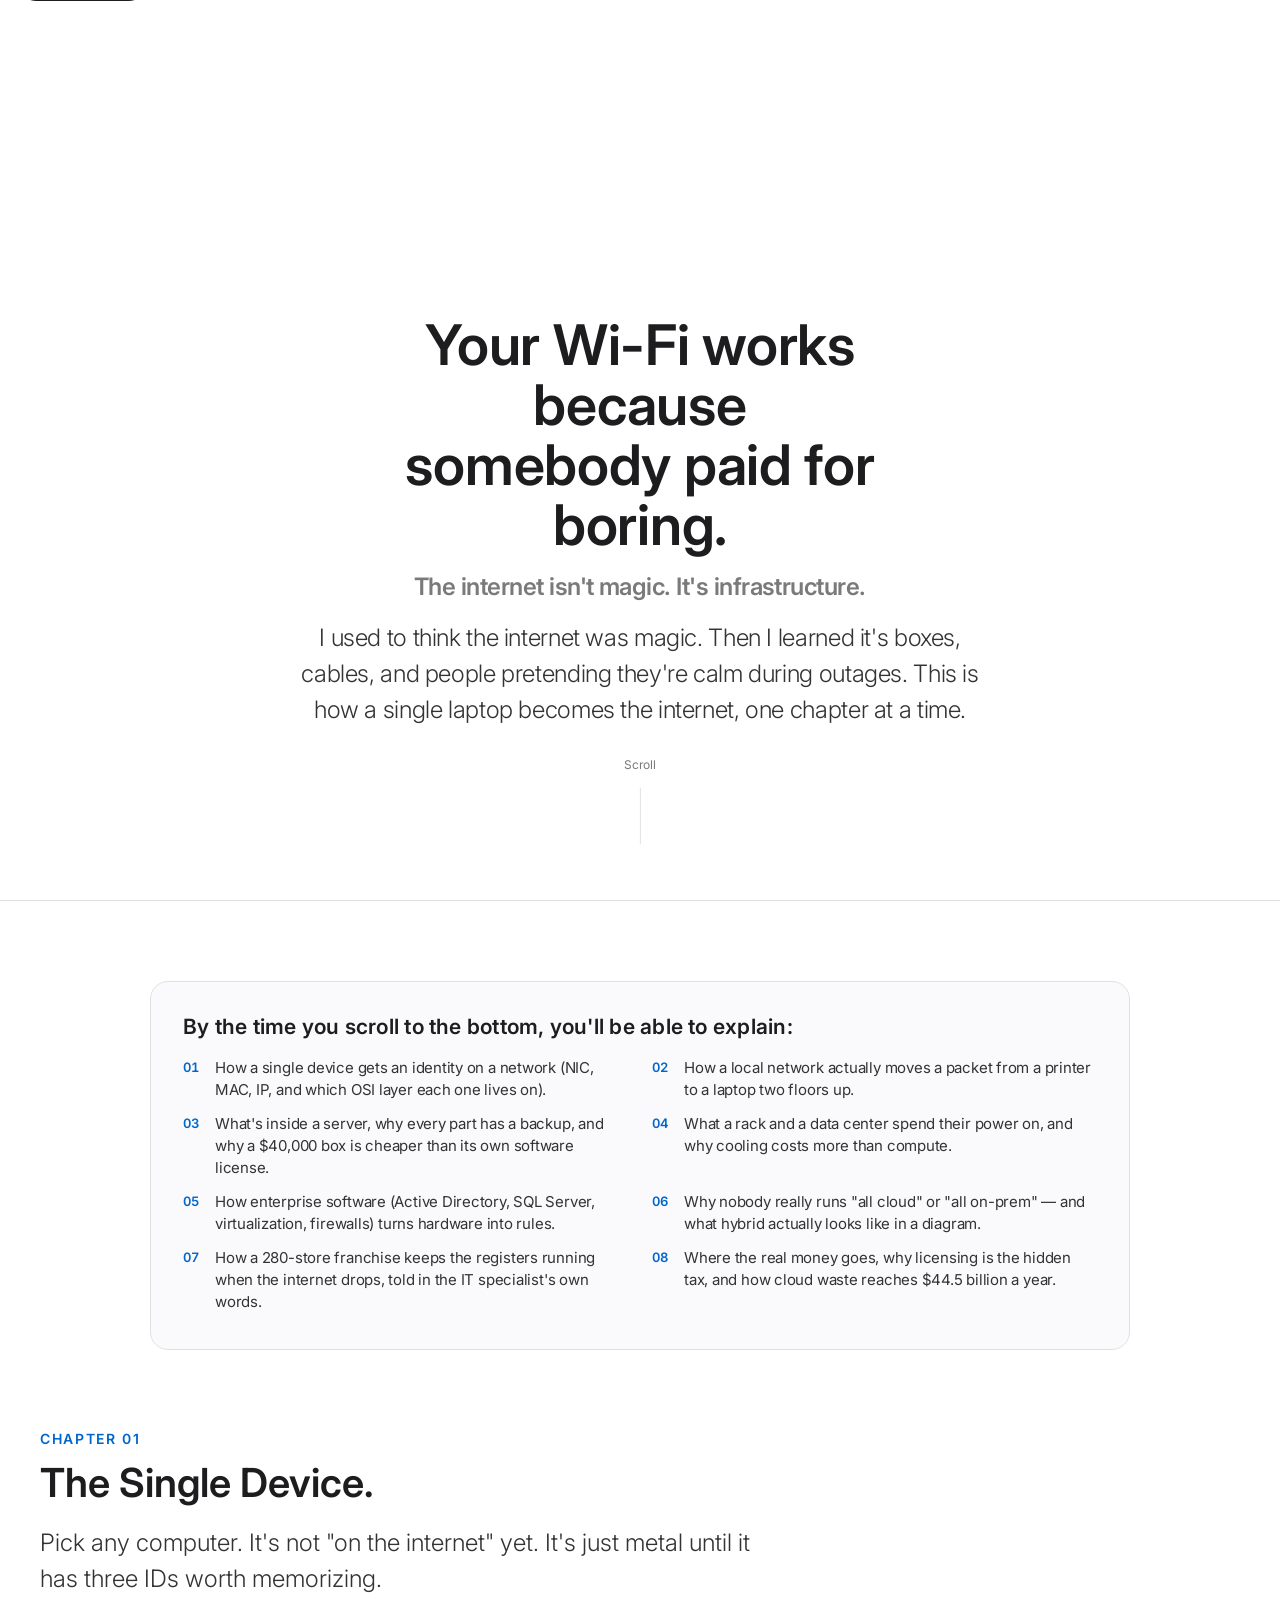
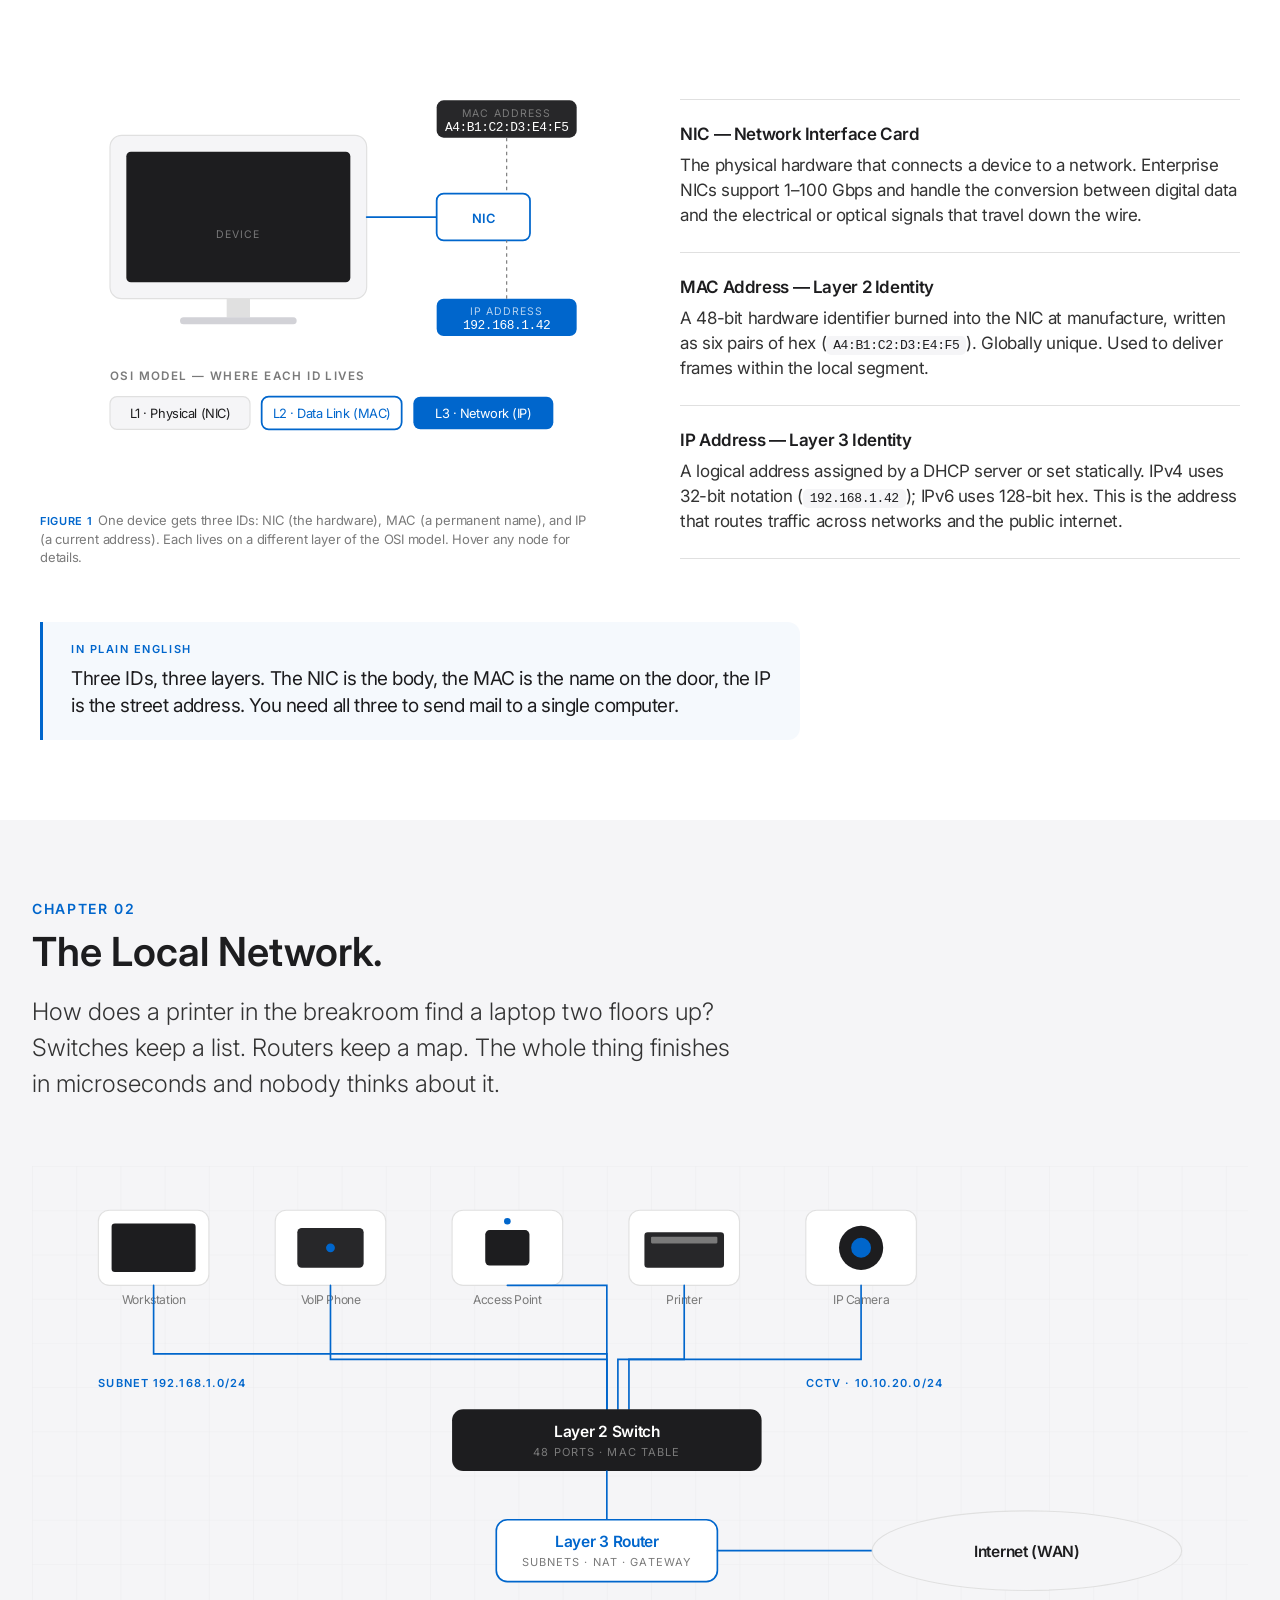
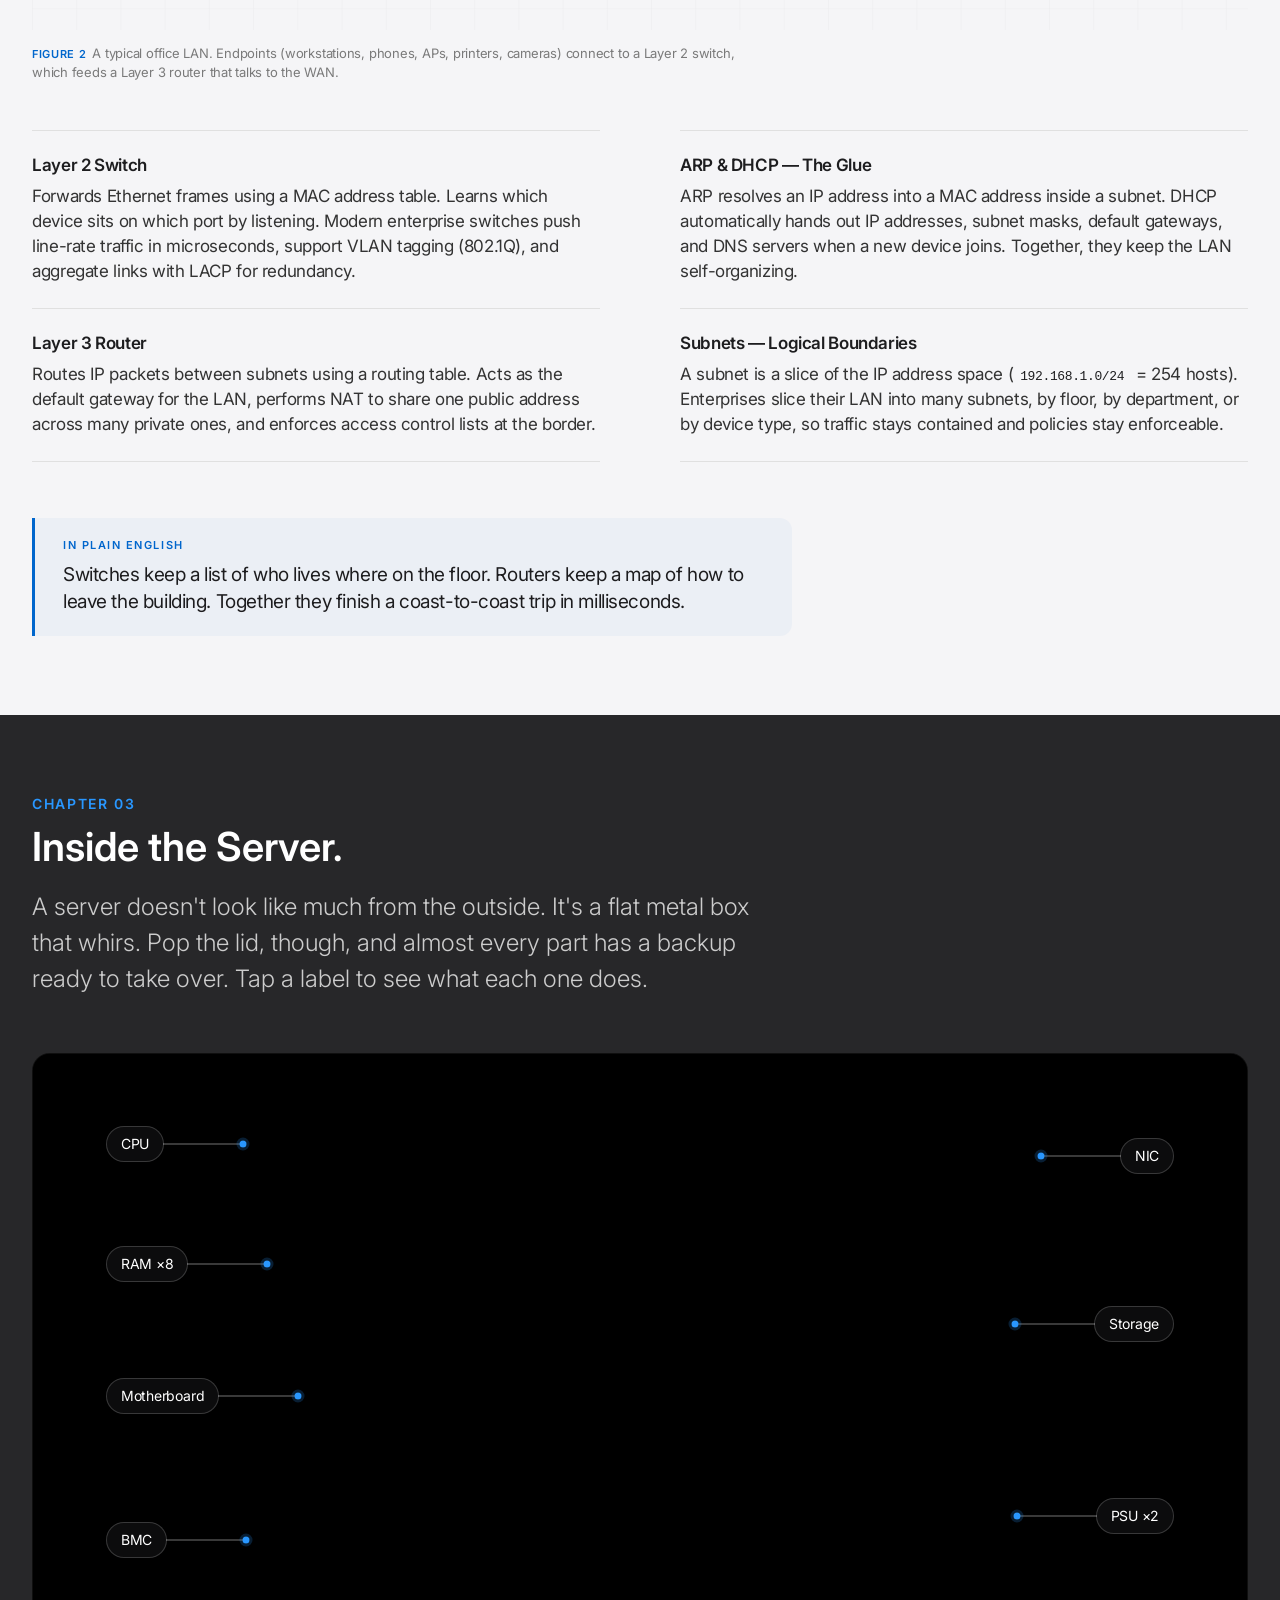
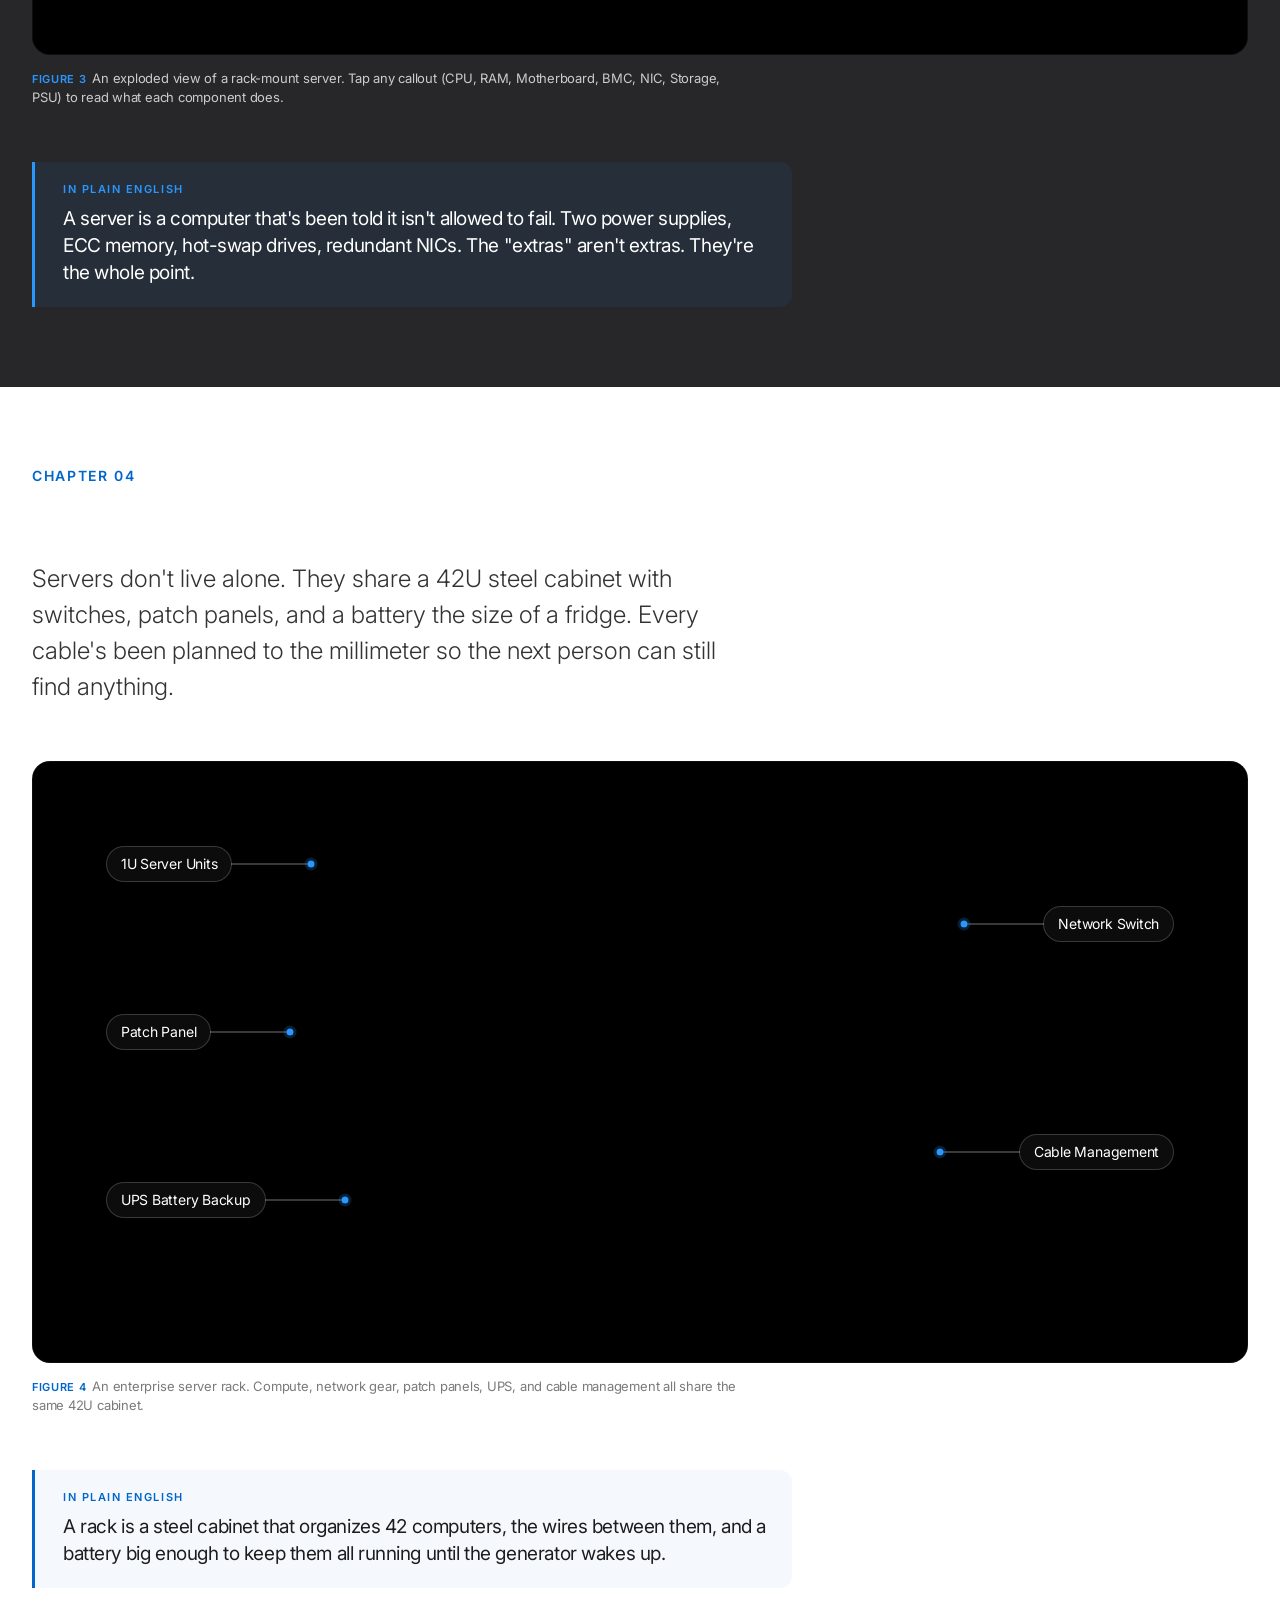
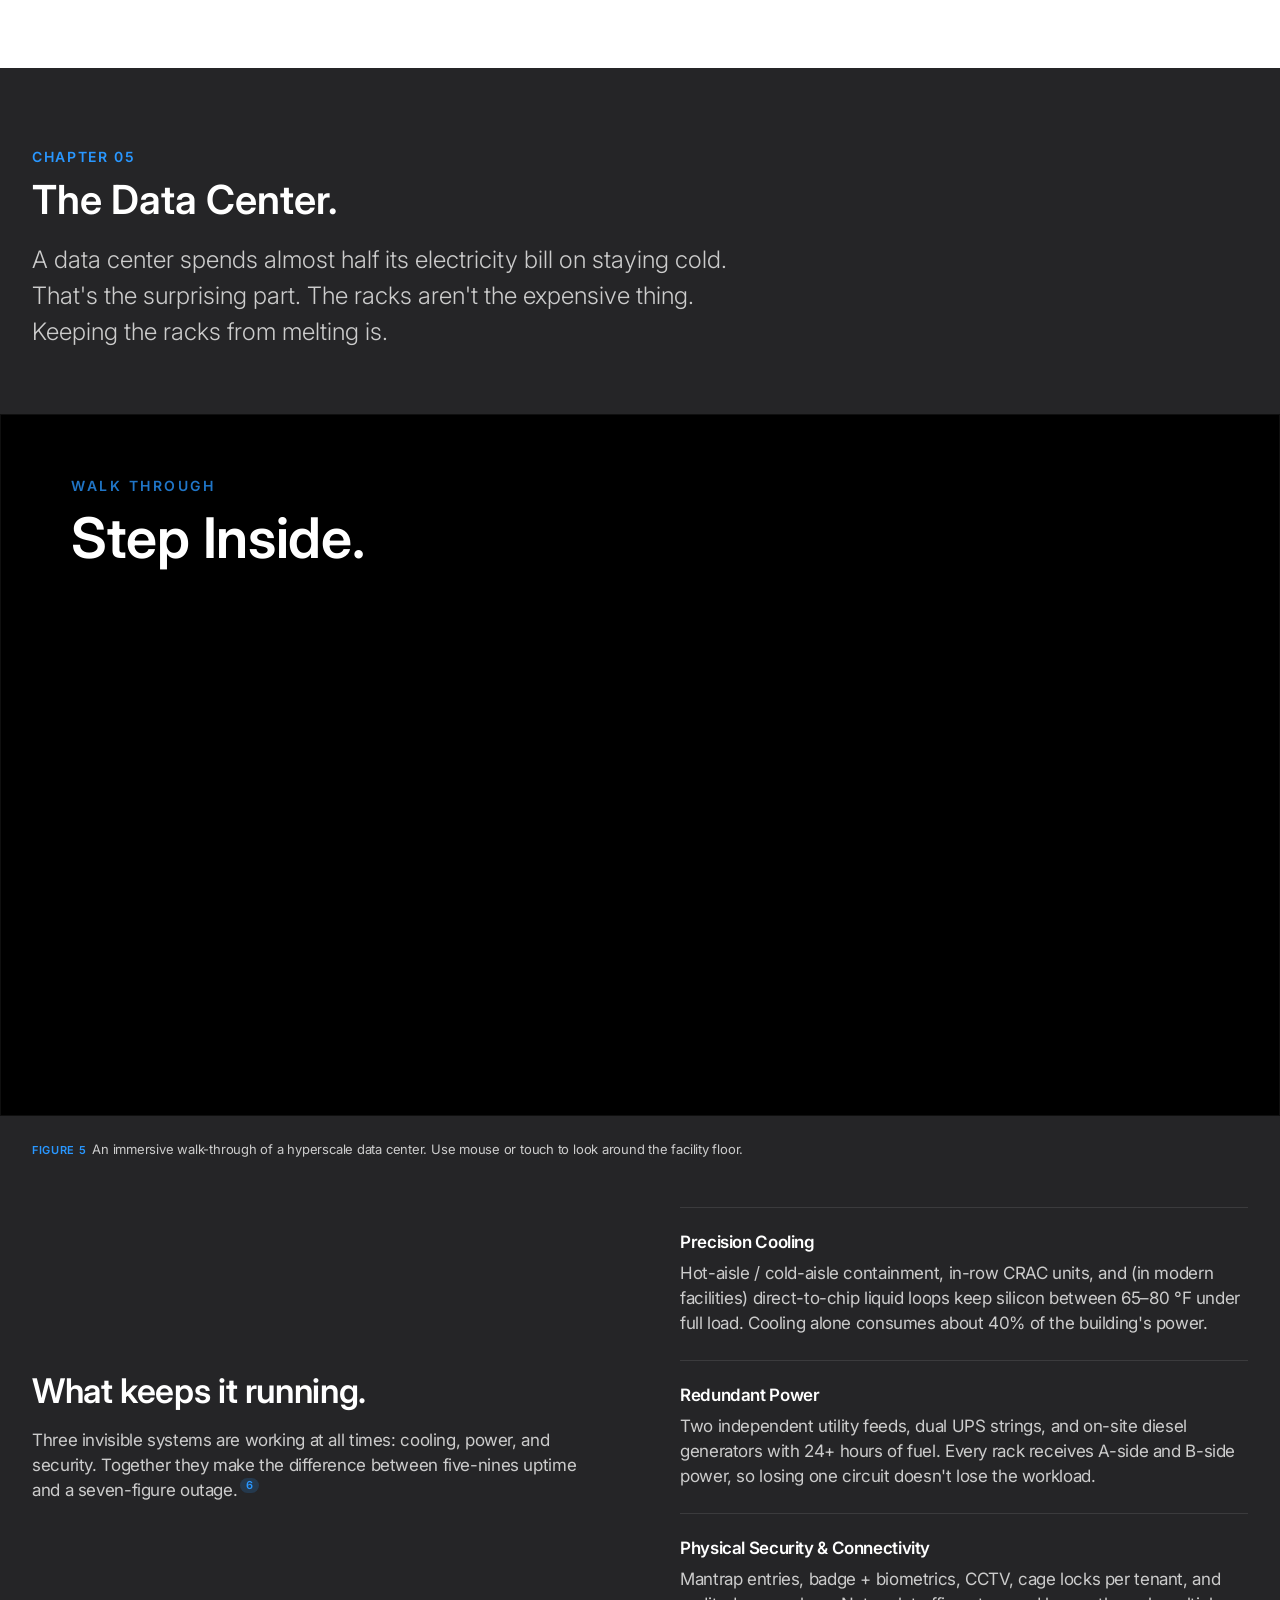
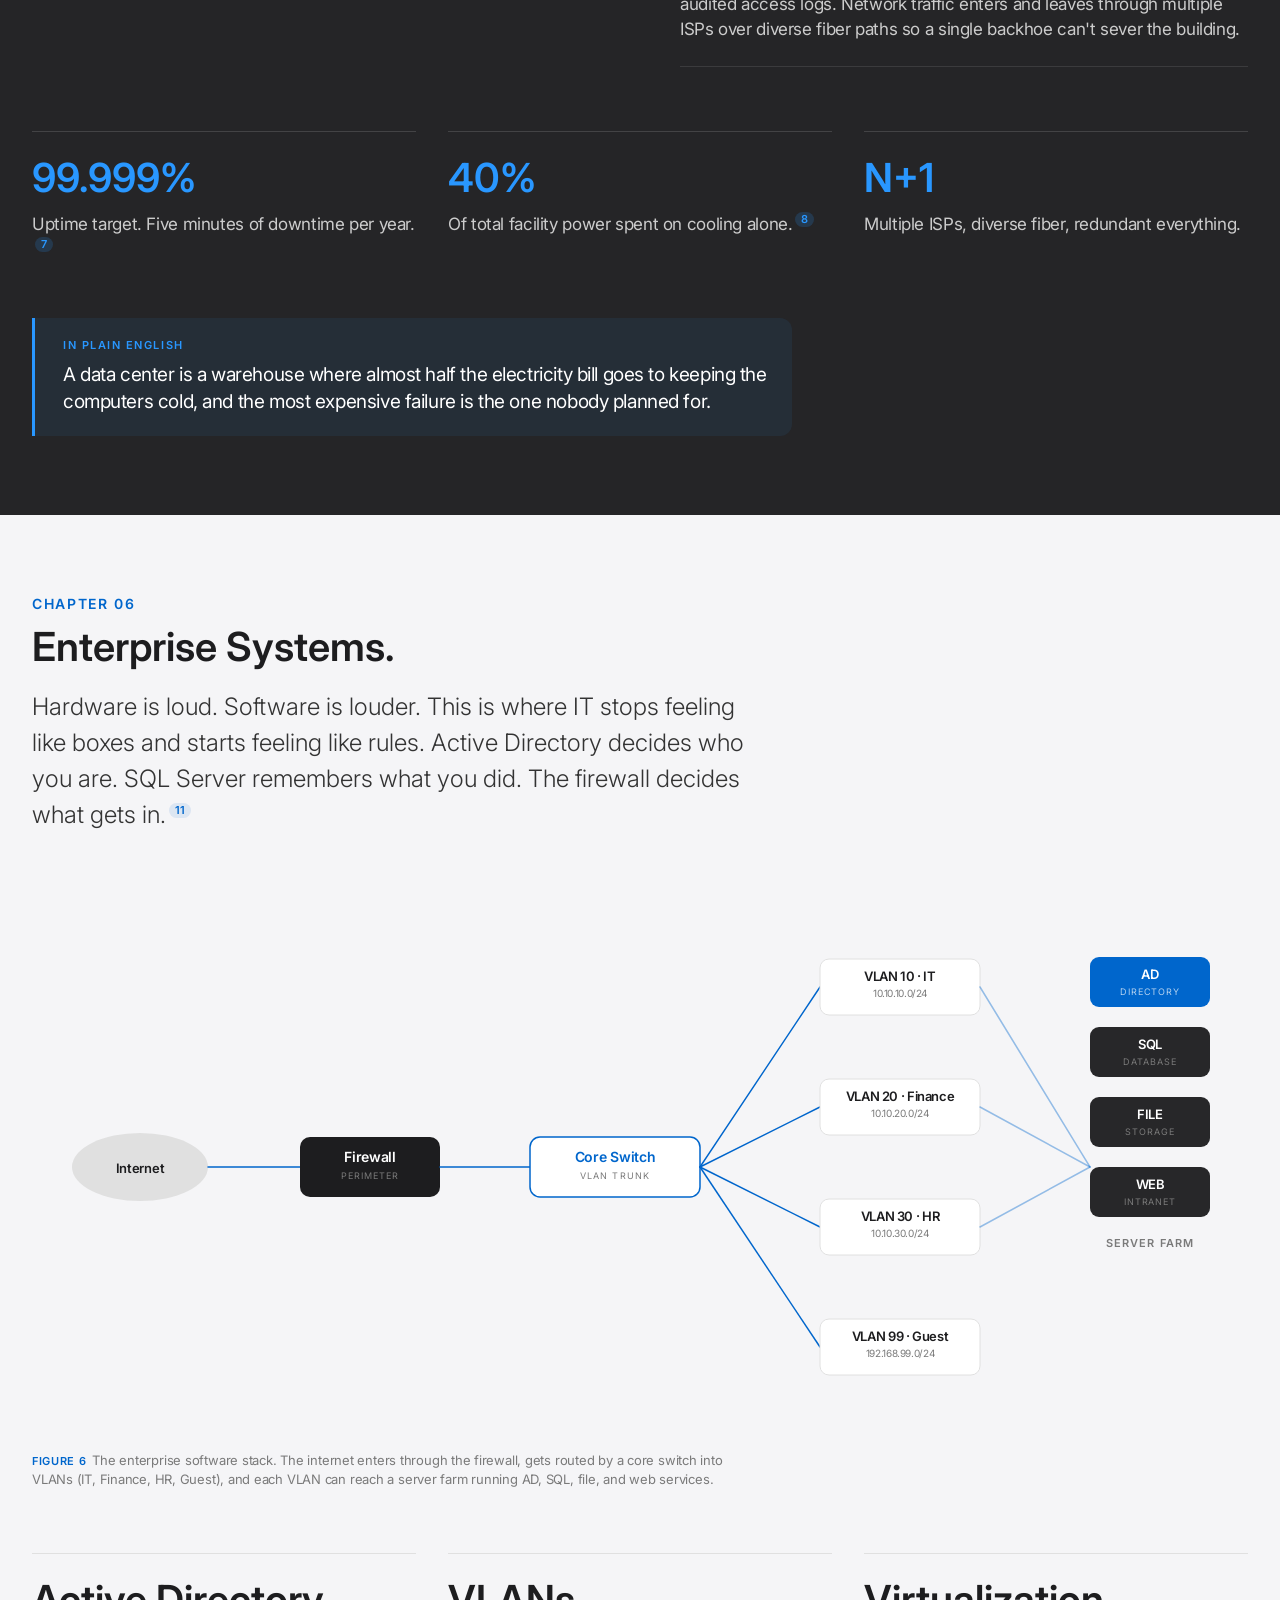
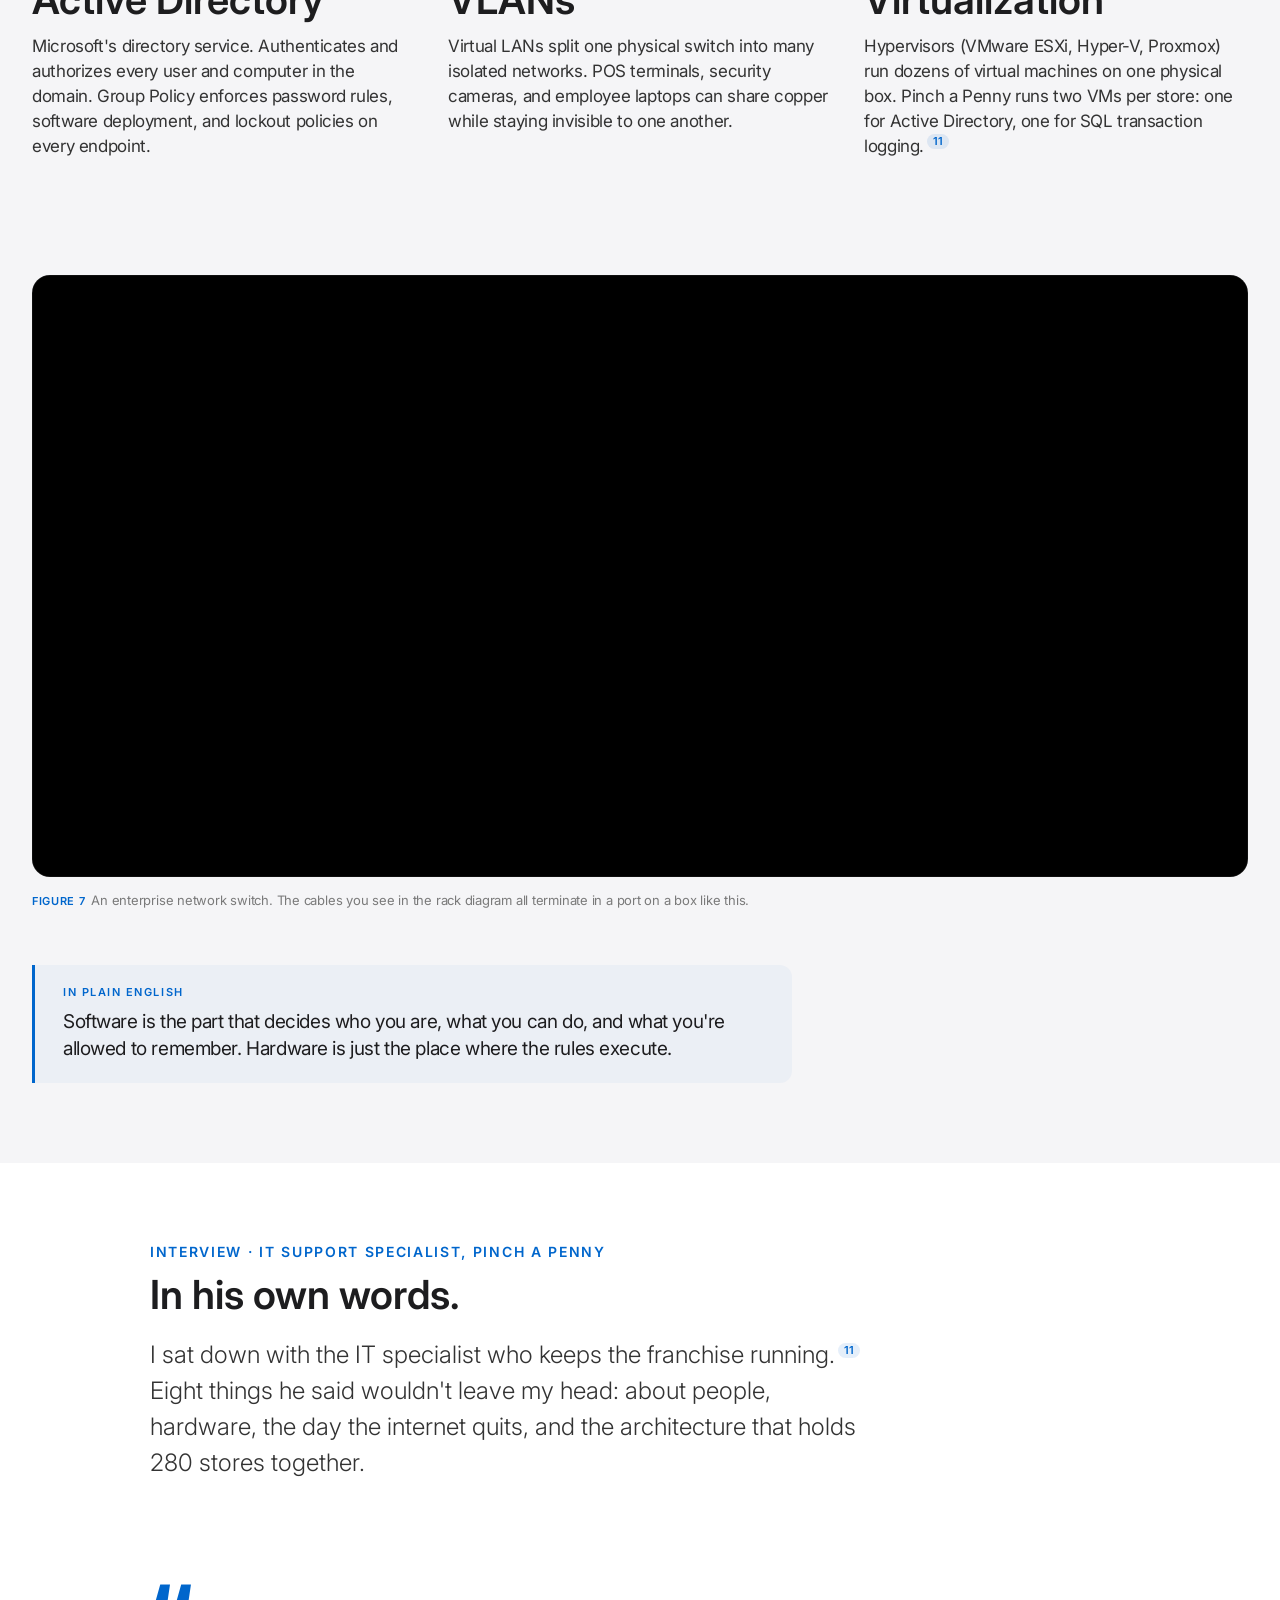
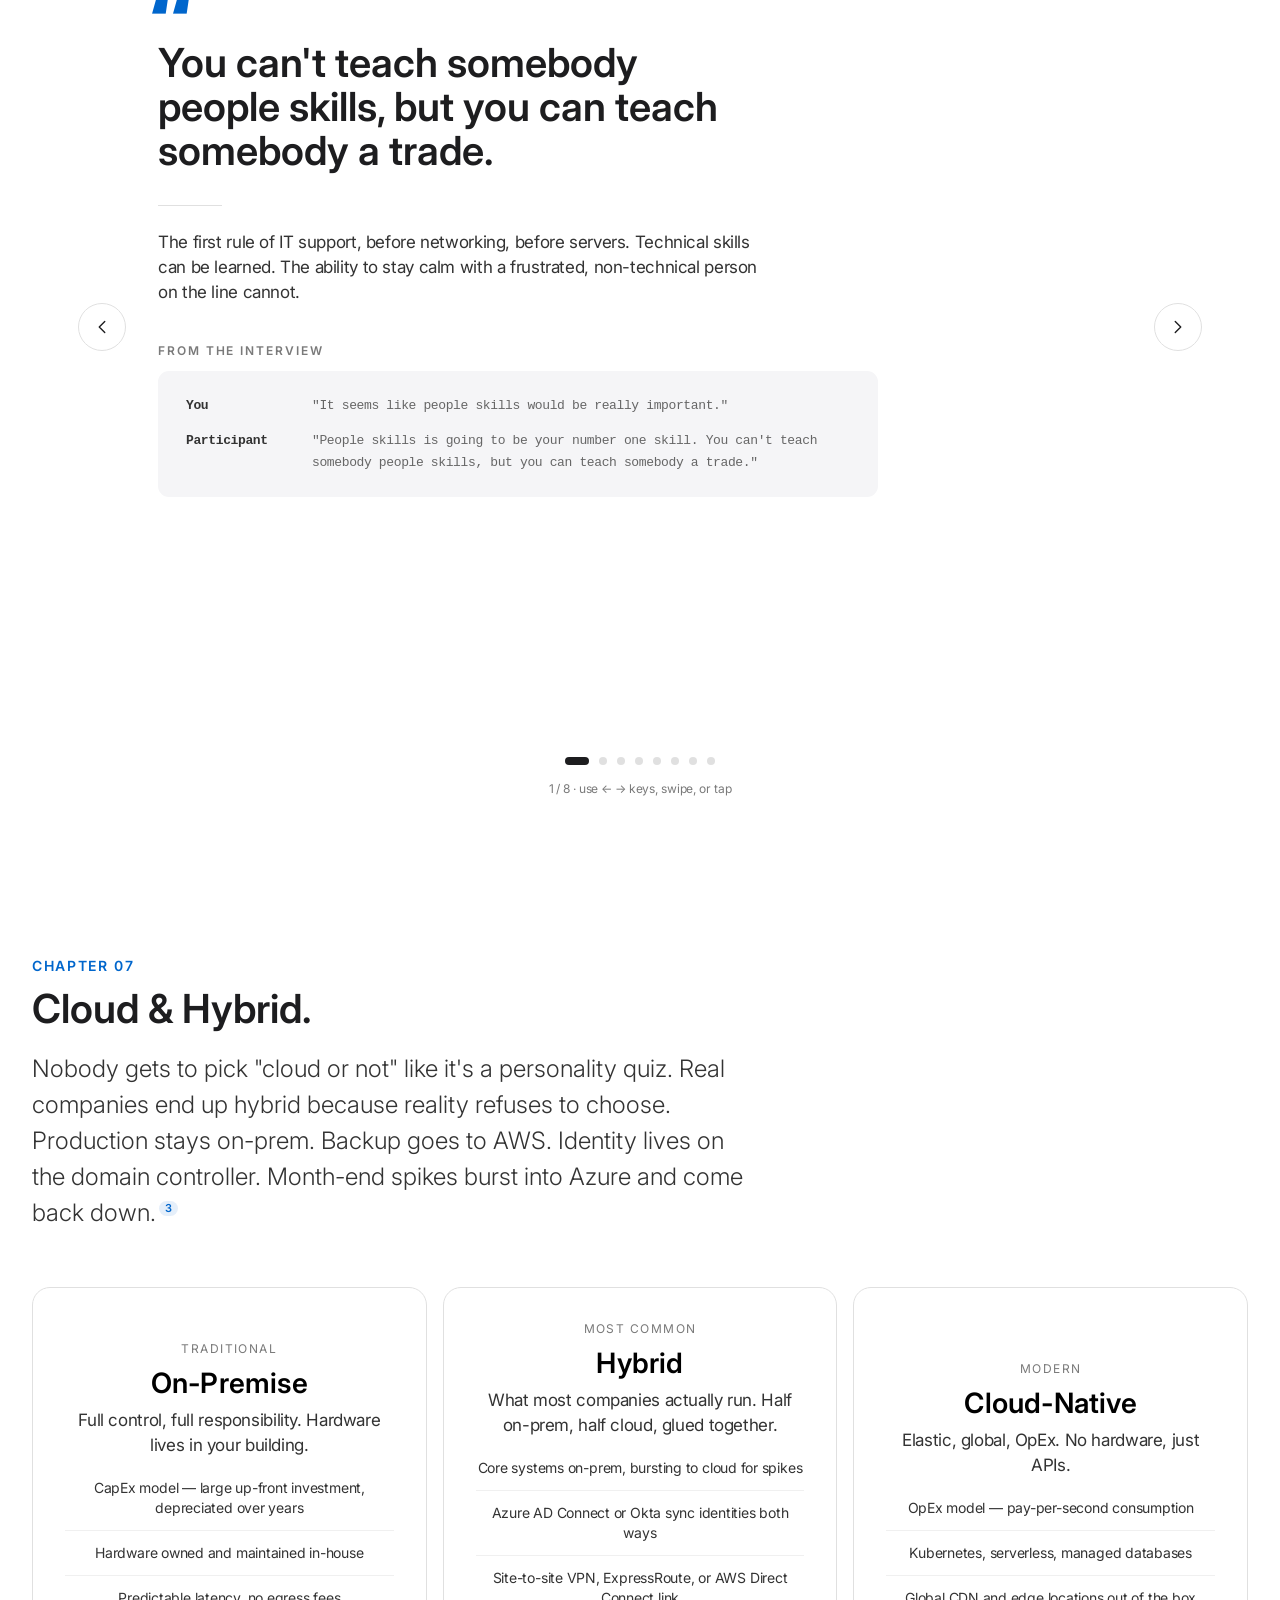
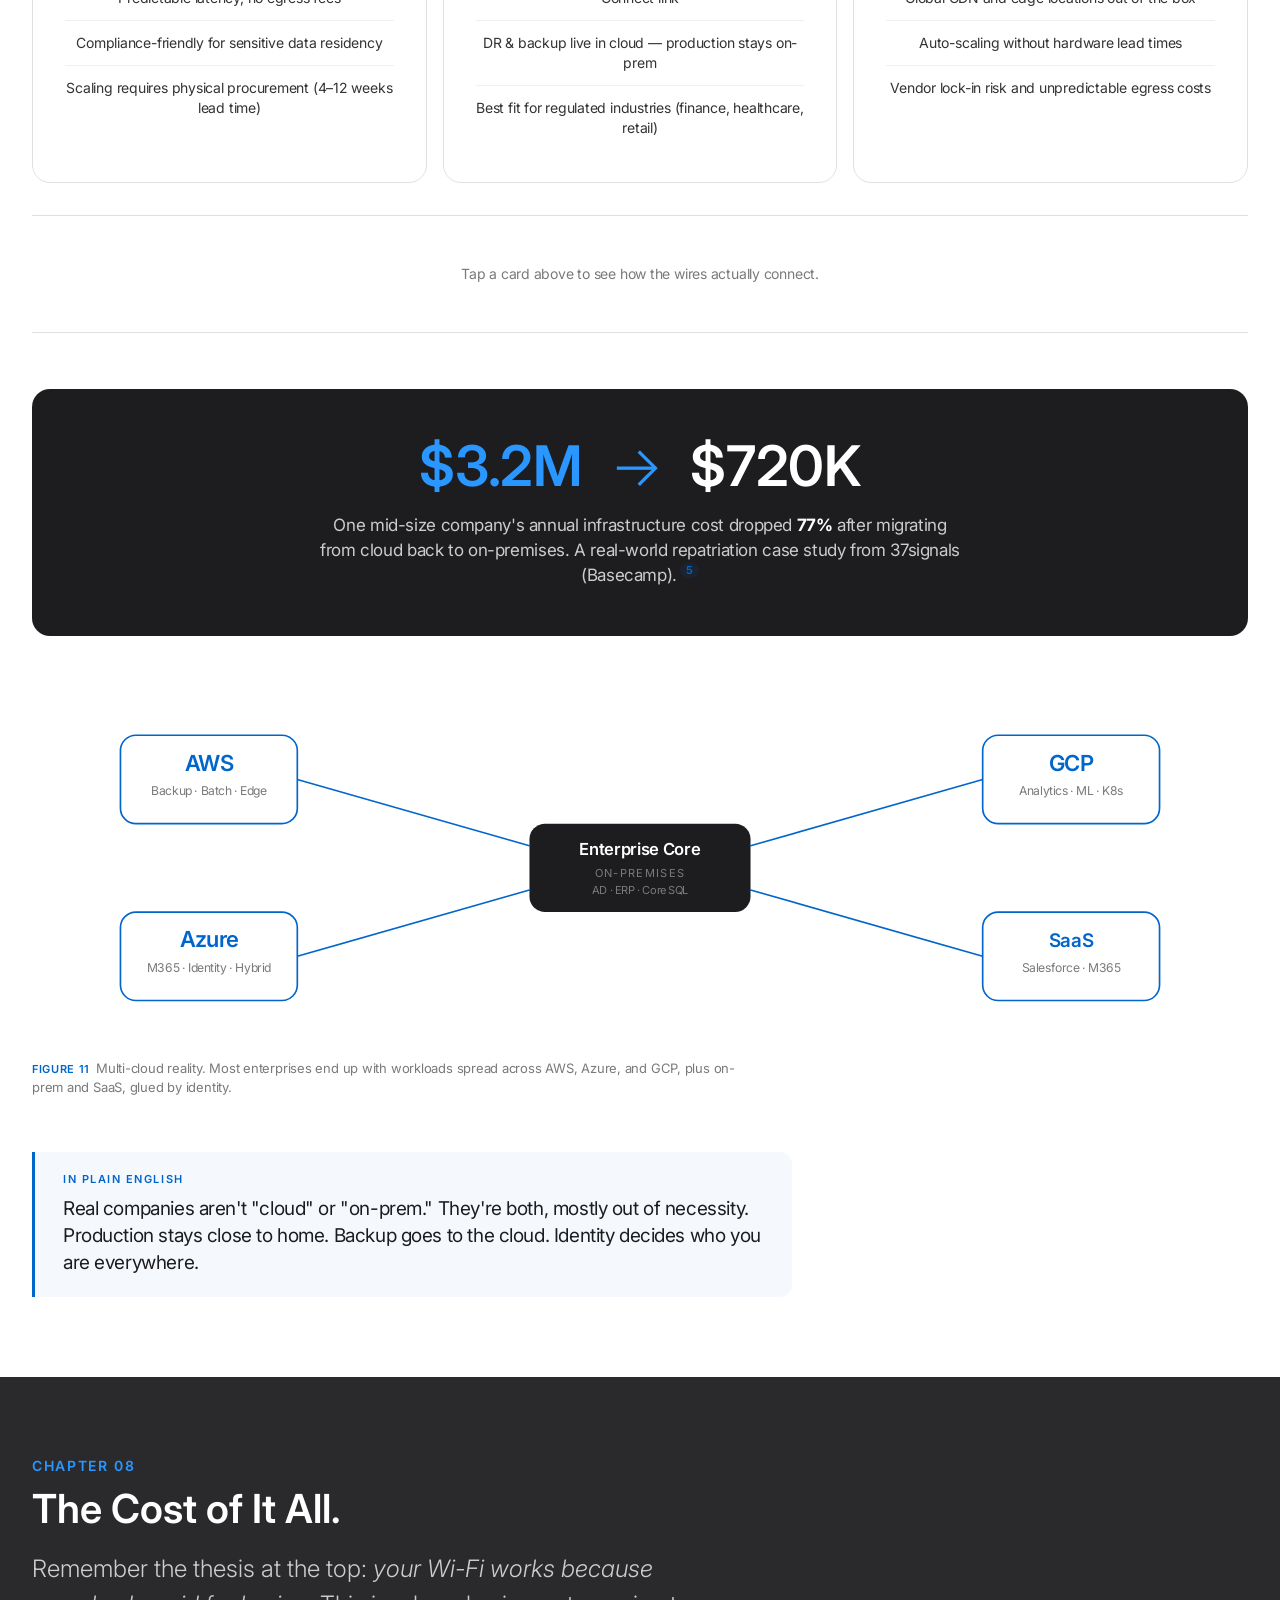
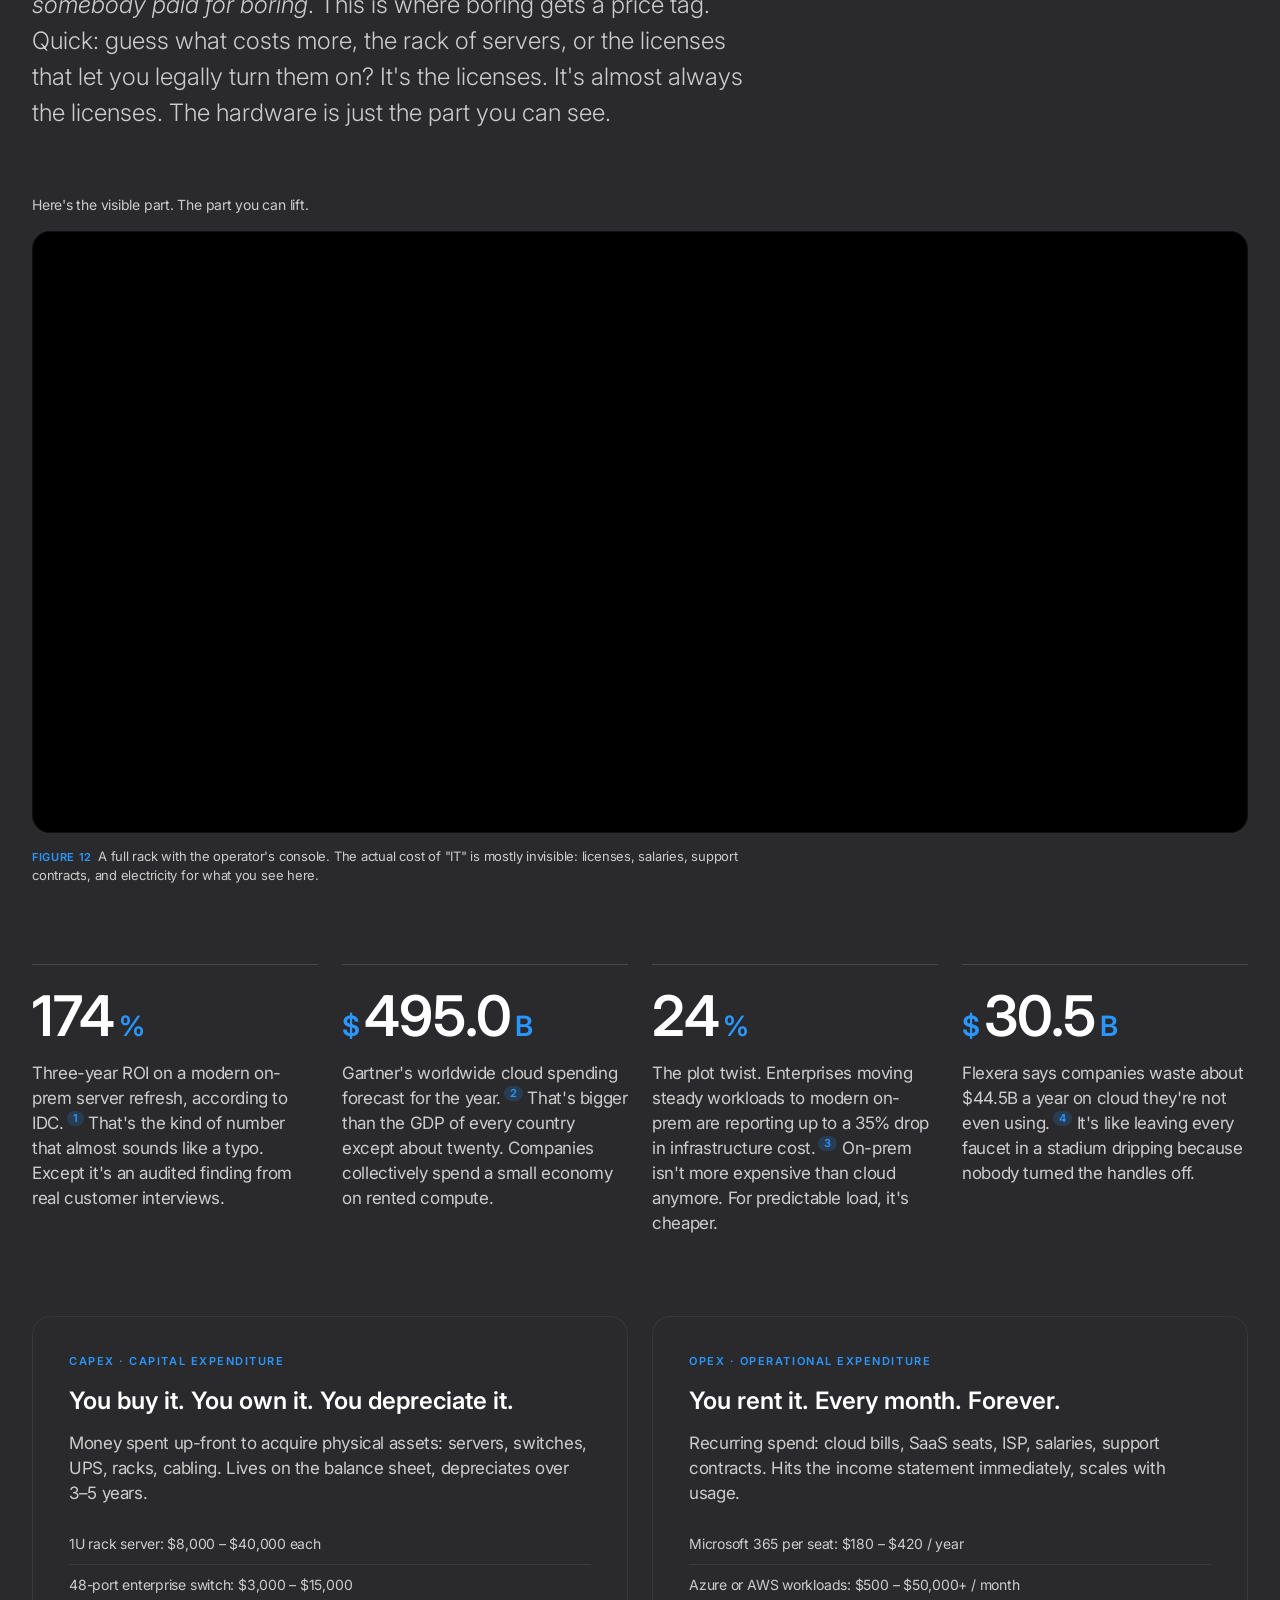
==== commit 0788c049: "Update index.html content and styles" ====
--- a/index.html
+++ b/index.html
@@ -1376,6 +1376,86 @@
 .section.dark .takeaway .label,
 .section.dark-2 .takeaway .label,
 .section.dark-3 .takeaway .label { color: var(--primary-on-dark); }
+
+/* ─────────────────────────────────────────────────────────────
+   GLOSSARY — collapsible 10-term reference panel
+   ───────────────────────────────────────────────────────────── */
+.glossary {
+  margin-top: 56px;
+  border: 1px solid var(--hairline);
+  border-radius: 18px;
+  background: var(--canvas);
+  overflow: hidden;
+}
+.glossary > summary {
+  list-style: none;
+  cursor: pointer;
+  padding: 22px 28px;
+  font-family: var(--font-display);
+  font-size: 19px;
+  font-weight: 600;
+  letter-spacing: -0.022em;
+  color: var(--ink);
+  display: flex;
+  align-items: center;
+  justify-content: space-between;
+  gap: 16px;
+  transition: background 200ms var(--easing);
+}
+.glossary > summary::-webkit-details-marker { display: none; }
+.glossary > summary:hover { background: var(--pearl); }
+.glossary > summary .hint {
+  font-family: var(--font-text);
+  font-size: 12px;
+  font-weight: 500;
+  color: var(--ink-muted-48);
+  letter-spacing: -0.12px;
+  text-transform: none;
+}
+.glossary > summary::after {
+  content: '+';
+  font-family: var(--font-display);
+  font-size: 22px;
+  font-weight: 300;
+  color: var(--primary);
+  line-height: 1;
+  transition: transform 240ms var(--easing);
+}
+.glossary[open] > summary::after { content: '\2212'; }
+.glossary dl {
+  margin: 0;
+  padding: 8px 28px 28px;
+  display: grid;
+  grid-template-columns: 180px 1fr;
+  gap: 14px 24px;
+  border-top: 1px solid var(--divider-soft);
+}
+@media (max-width: 720px) {
+  .glossary dl { grid-template-columns: 1fr; gap: 4px 0; padding: 16px 22px 22px; }
+  .glossary dt { padding-top: 14px; }
+}
+.glossary dt {
+  font-family: var(--font-text);
+  font-size: 14px;
+  font-weight: 600;
+  color: var(--ink);
+  letter-spacing: -0.224px;
+  padding-top: 14px;
+}
+.glossary dd {
+  margin: 0;
+  font-size: 14px;
+  font-weight: 400;
+  line-height: 1.43;
+  letter-spacing: -0.224px;
+  color: var(--ink-muted-80);
+  padding-top: 14px;
+  border-top: 1px solid var(--divider-soft);
+}
+@media (max-width: 720px) {
+  .glossary dd { padding-top: 4px; border-top: 0; }
+  .glossary dt:not(:first-of-type) { border-top: 1px solid var(--divider-soft); }
+}
 
 /* ─────────────────────────────────────────────────────────────
    FIGURE CAPTION — tiny label under each numbered diagram/embed
@@ -2413,7 +2493,7 @@
   <div class="container wide">
     <p class="eyebrow reveal">Chapter 08</p>
     <h2 class="display-lg reveal d1" style="margin-top:12px">The Cost of It All.</h2>
-    <p class="lead reveal d2" style="margin-top:20px">Quick. Guess what costs more: the rack of servers, or the licenses that let you legally turn them on? It's the licenses. It's almost always the licenses. The hardware is just the part you can see.</p>
+    <p class="lead reveal d2" style="margin-top:20px">Remember the thesis at the top: <em>your Wi-Fi works because somebody paid for boring</em>. This is where boring gets a price tag. Quick: guess what costs more, the rack of servers, or the licenses that let you legally turn them on? It's the licenses. It's almost always the licenses. The hardware is just the part you can see.</p>
 
     <!-- The hardware. Now the bill. -->
     <p class="caption reveal d2" style="margin-top:64px; color:var(--body-muted)">Here's the visible part. The part you can lift.</p>
@@ -2506,6 +2586,43 @@
       <p>The second stream was primary research: a recorded interview with a working IT support specialist who maintains infrastructure across 280+ retail locations, plus on-site observation of one store's network closet. The interview transcript powers the entire <a href="#interview">interview carousel</a>. Names and store numbers are anonymized to protect the participant.</p>
       <p>Where a published source could not be pinned to a specific page or PDF, the figure is presented as a range or removed. Numbers presented as exact (e.g. <em>$723.4&nbsp;B</em>) link directly to the press release or report containing that exact figure.</p>
     </div>
+
+    <details class="glossary reveal d3" id="glossary">
+      <summary>
+        <span>Glossary <span class="hint">10 terms used throughout this site</span></span>
+      </summary>
+      <dl>
+        <dt>NIC</dt>
+        <dd>Network Interface Card. The physical hardware that lets a device speak to a network. Modern enterprise NICs run at 1–100 Gbps.</dd>
+
+        <dt>MAC Address</dt>
+        <dd>A 48-bit hardware identifier burned into a NIC at manufacture (e.g. <code>A4:B1:C2:D3:E4:F5</code>). Globally unique. Layer 2 of the OSI model.</dd>
+
+        <dt>IP Address</dt>
+        <dd>A logical address assigned by DHCP or set statically (e.g. <code>192.168.1.42</code>). The address that routes traffic across networks. Layer 3 of the OSI model.</dd>
+
+        <dt>VLAN</dt>
+        <dd>Virtual LAN. A logical slice of one physical switch into many isolated networks. Lets a single switch carry traffic for finance, IT, cameras, and guests without any of them seeing each other.</dd>
+
+        <dt>Active Directory (AD)</dt>
+        <dd>Microsoft's directory service. Authenticates and authorizes every user and computer in a domain, and pushes security policy through Group Policy.</dd>
+
+        <dt>Hypervisor</dt>
+        <dd>Software (VMware ESXi, Hyper-V, Proxmox) that runs many virtual machines on one physical box. The reason a single $20K server can host an entire small company.</dd>
+
+        <dt>BMC</dt>
+        <dd>Baseboard Management Controller. A tiny computer inside the server with its own NIC and OS. Lets an admin power-cycle, watch the console, or reinstall the server even when the main system is dead.</dd>
+
+        <dt>UPS</dt>
+        <dd>Uninterruptible Power Supply. The fridge-sized battery that keeps a rack alive for the few seconds between a utility power loss and the diesel generator coming online.</dd>
+
+        <dt>CapEx vs OpEx</dt>
+        <dd>Capital Expenditure (you buy the hardware, depreciate it over years) vs Operational Expenditure (you rent capacity from a cloud provider, every month, forever). The same workload can cost very different amounts depending on which one you choose.</dd>
+
+        <dt>Five Nines</dt>
+        <dd>99.999% uptime, the data-center industry's gold standard. Works out to about 5.26 minutes of downtime per year. Anything less than five nines is "we had an incident."</dd>
+      </dl>
+    </details>
 
     <ol class="sources-list reveal d3" id="bib">
       <li id="src-1">
@@ -2606,14 +2723,14 @@
     eyebrow: 'Compute', title: 'CPU',
     lead: 'Executes every instruction. The brain of the box.',
     body: [
-      'Enterprise servers run multi-core Intel Xeon or AMD EPYC processors — typically 16 to 128 cores per socket, with two sockets per host.',
+      'Enterprise servers run multi-core Intel Xeon or AMD EPYC processors, typically 16 to 128 cores per socket, with two sockets per host.',
       'Unlike a desktop chip, server CPUs are built to hold 100% load 24×7 without flinching. They support ECC memory, virtualization extensions (VT-x, AMD-V), and remote management hooks.'
     ],
     spec: 'Typical · 2× EPYC 9004 / 64 cores · 280 W TDP'
   },
   ram: {
     eyebrow: 'Memory', title: 'RAM × 8',
-    lead: 'ECC memory — silently corrects bit-flips before they corrupt your database.',
+    lead: 'ECC memory. Silently corrects bit-flips before they corrupt your database.',
     body: [
       'Enterprise servers use Error-Correcting Code (ECC) DDR5 RAM. Every read is checked against parity bits; single-bit errors are corrected on the fly, multi-bit errors are flagged.',
       'In a database or VM host, one undetected bit-flip can cascade into hours of corrupted state. ECC is non-negotiable for production workloads.'
@@ -2622,7 +2739,7 @@
   },
   nic: {
     eyebrow: 'Networking', title: 'NIC',
-    lead: 'The server\'s on-ramp to the network — at line rate.',
+    lead: 'The server\'s on-ramp to the network, at line rate.',
     body: [
       'Enterprise NICs run at 10, 25, 40, or 100 Gbps. They offload TCP, encryption, and (increasingly) entire virtual networks from the CPU.',
       'Most servers ship with two NIC ports configured as a bonded LACP pair so the failure of one cable, switch port, or top-of-rack switch doesn\'t take the host offline.'
@@ -2631,7 +2748,7 @@
   },
   storage: {
     eyebrow: 'Storage', title: 'Storage',
-    lead: 'Hot-swappable drive bays — replace a failed drive without ever powering down.',
+    lead: 'Hot-swappable drive bays. Replace a failed drive without ever powering down.',
     body: [
       'Front-loading 2.5″ bays accept enterprise NVMe, SAS, or SATA drives. Bays are hot-swappable: a failed drive is pulled and replaced while the server keeps running.',
       'Drives are arranged in a RAID set (or, more often today, a software-defined storage pool) so the loss of one or two drives is invisible to the workload.'
@@ -2640,7 +2757,7 @@
   },
   psu: {
     eyebrow: 'Power', title: 'PSU × 2',
-    lead: 'Redundant power supplies — if one fails, the server keeps running.',
+    lead: 'Redundant power supplies. If one fails, the server keeps running.',
     body: [
       'Enterprise servers ship with two power supplies, fed from two separate circuits in the rack (the "A side" and "B side" feeds).',
       'Either PSU alone can power the entire server. If one fails, blows a fuse, or its rack PDU drops, the second carries the full load with zero interruption to the workload.'
@@ -2649,7 +2766,7 @@
   },
   motherboard: {
     eyebrow: 'Backplane', title: 'Motherboard',
-    lead: 'The backbone — every component plugs into this.',
+    lead: 'The backbone. Every component plugs into this.',
     body: [
       'A server motherboard is engineered around throughput and density: dual or quad CPU sockets, 16 to 32 RAM slots, multiple PCIe Gen5 lanes, and a dedicated management network.',
       'It is not consumer hardware. The board itself, with no CPUs or RAM populated, can cost more than an entire desktop PC.'
@@ -2658,17 +2775,17 @@
   },
   bmc: {
     eyebrow: 'Management', title: 'BMC',
-    lead: 'A tiny computer-inside-the-computer — runs even when the server is "off".',
+    lead: 'A tiny computer-inside-the-computer. Runs even when the server is "off".',
     body: [
       'The Baseboard Management Controller is an independent ARM processor on the motherboard with its own NIC, OS, and IP address.',
-      'Through the BMC, an admin in another country can power-cycle the server, watch its console, mount an ISO, and reinstall the OS — even when the main system is dead. iDRAC (Dell), iLO (HPE), and IPMI are all BMC implementations.'
+      'Through the BMC, an admin in another country can power-cycle the server, watch its console, mount an ISO, and reinstall the OS, even when the main system is dead. iDRAC (Dell), iLO (HPE), and IPMI are all BMC implementations.'
     ],
-    spec: 'Typical · iDRAC 9 / iLO 6 — separate dedicated NIC'
+    spec: 'Typical · iDRAC 9 / iLO 6 · separate dedicated NIC'
   },
   /* SECTION 5 — RACK */
   'rack-1u': {
     eyebrow: 'Compute', title: '1U Server Units',
-    lead: 'The unit of measure — and the workhorse of the rack.',
+    lead: 'The unit of measure, and the workhorse of the rack.',
     body: [
       'A "U" is 1.75 inches (44.45 mm) of vertical rack space. A standard rack is 42U tall, so 42 separate 1U servers can be stacked floor to ceiling.',
       'Most modern racks mix 1U pizza boxes (web servers, edge nodes), 2U servers (storage, GPU hosts), and the occasional 4U beast for AI workloads.'
@@ -2680,7 +2797,7 @@
     lead: 'Where the building\'s structured cabling meets the rack.',
     body: [
       'Every Ethernet drop in the building terminates on the back of a patch panel. The front exposes a clean row of RJ-45 ports labeled with the room and jack number.',
-      'From the patch panel, short patch cables jump to the network switch — keeping every long cable run permanent and untouched. Move a desk? Re-patch a single short cable, not a 90-meter run through the ceiling.'
+      'From the patch panel, short patch cables jump to the network switch, keeping every long cable run permanent and untouched. Move a desk? Re-patch a single short cable, not a 90-meter run through the ceiling.'
     ],
     spec: 'Typical · 24 or 48 port · Cat6A · 1U'
   },
@@ -2689,7 +2806,7 @@
     lead: 'The single point of entry for every server in the rack.',
     body: [
       'Every server in the rack connects up to one (or two, for redundancy) top-of-rack switches. The switch itself uplinks to the core switch over a high-speed fiber trunk.',
-      'This "leaf-and-spine" pattern means the switch only has to forward inside the rack at full speed — and any server can reach any other server with at most three hops.'
+      'This "leaf-and-spine" pattern means the switch only has to forward inside the rack at full speed, and any server can reach any other server with at most three hops.'
     ],
     spec: 'Typical · 48× 25 GbE + 8× 100 GbE uplinks · 1U'
   },
@@ -2697,7 +2814,7 @@
     eyebrow: 'Power', title: 'UPS Battery Backup',
     lead: 'When the lights go out, the workload keeps running.',
     body: [
-      'A rack UPS is a battery the size of a small refrigerator. When utility power drops, it takes over within milliseconds — fast enough that not a single server even notices.',
+      'A rack UPS is a battery the size of a small refrigerator. When utility power drops, it takes over within milliseconds, fast enough that not a single server even notices.',
       'Most UPS units carry the load for 5–15 minutes. That window is enough for the diesel generator outside the building to spin up and assume the load until utility power returns.'
     ],
     spec: 'Typical · 6 kVA double-conversion online · 2U'
@@ -2706,8 +2823,8 @@
     eyebrow: 'Order', title: 'Cable Management',
     lead: 'The difference between a maintainable rack and a future fire.',
     body: [
-      'Horizontal cable bars, vertical raceways, velcro ties (never zip ties — they trap heat and pinch fiber), and rigorous color coding make a 42U rack maintainable for the next decade.',
-      'Bad cable management blocks airflow, makes hardware swaps a 4-hour ordeal, and turns a small fault into a domino-effect outage. Good cable management is invisible — and that is exactly the point.'
+      'Horizontal cable bars, vertical raceways, velcro ties (never zip ties, they trap heat and pinch fiber), and rigorous color coding make a 42U rack maintainable for the next decade.',
+      'Bad cable management blocks airflow, makes hardware swaps a 4-hour ordeal, and turns a small fault into a domino-effect outage. Good cable management is invisible, and that is exactly the point.'
     ],
     spec: 'Standard · color-coded fiber + copper · velcro only'
   }
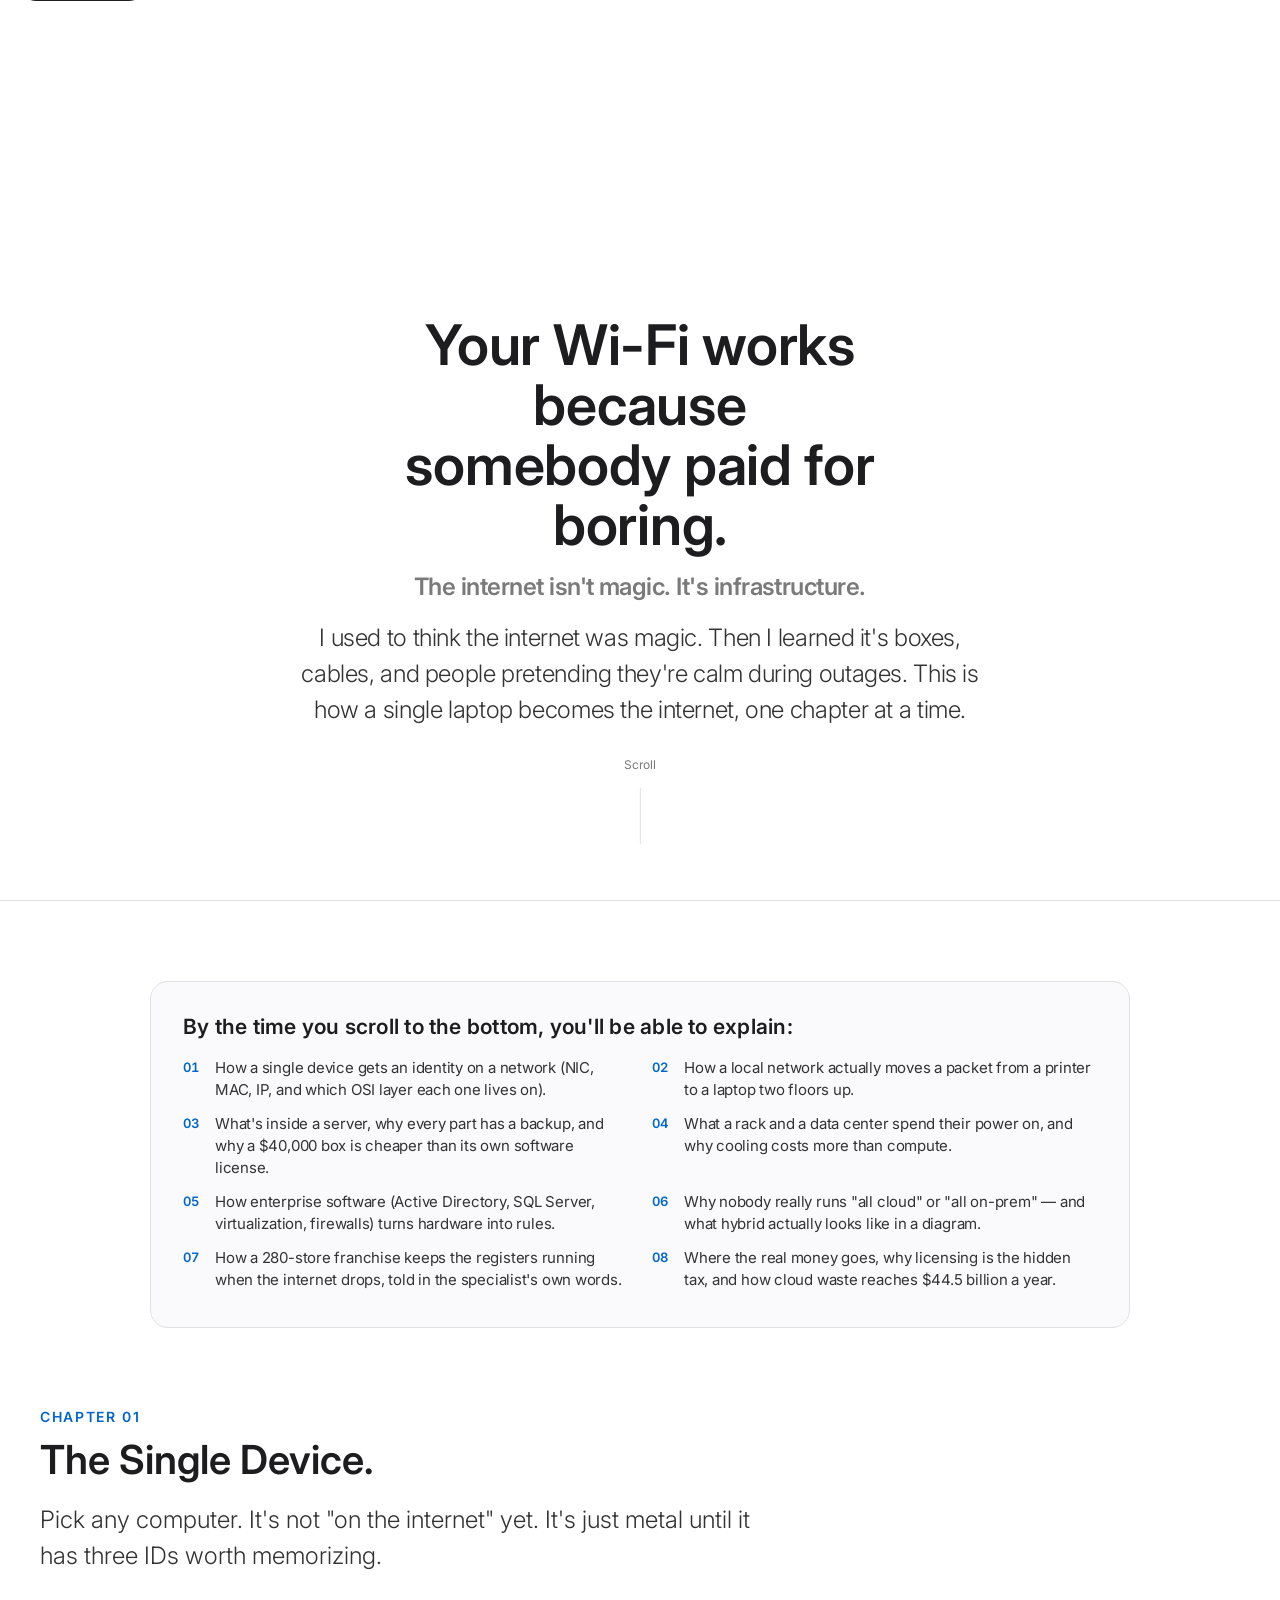
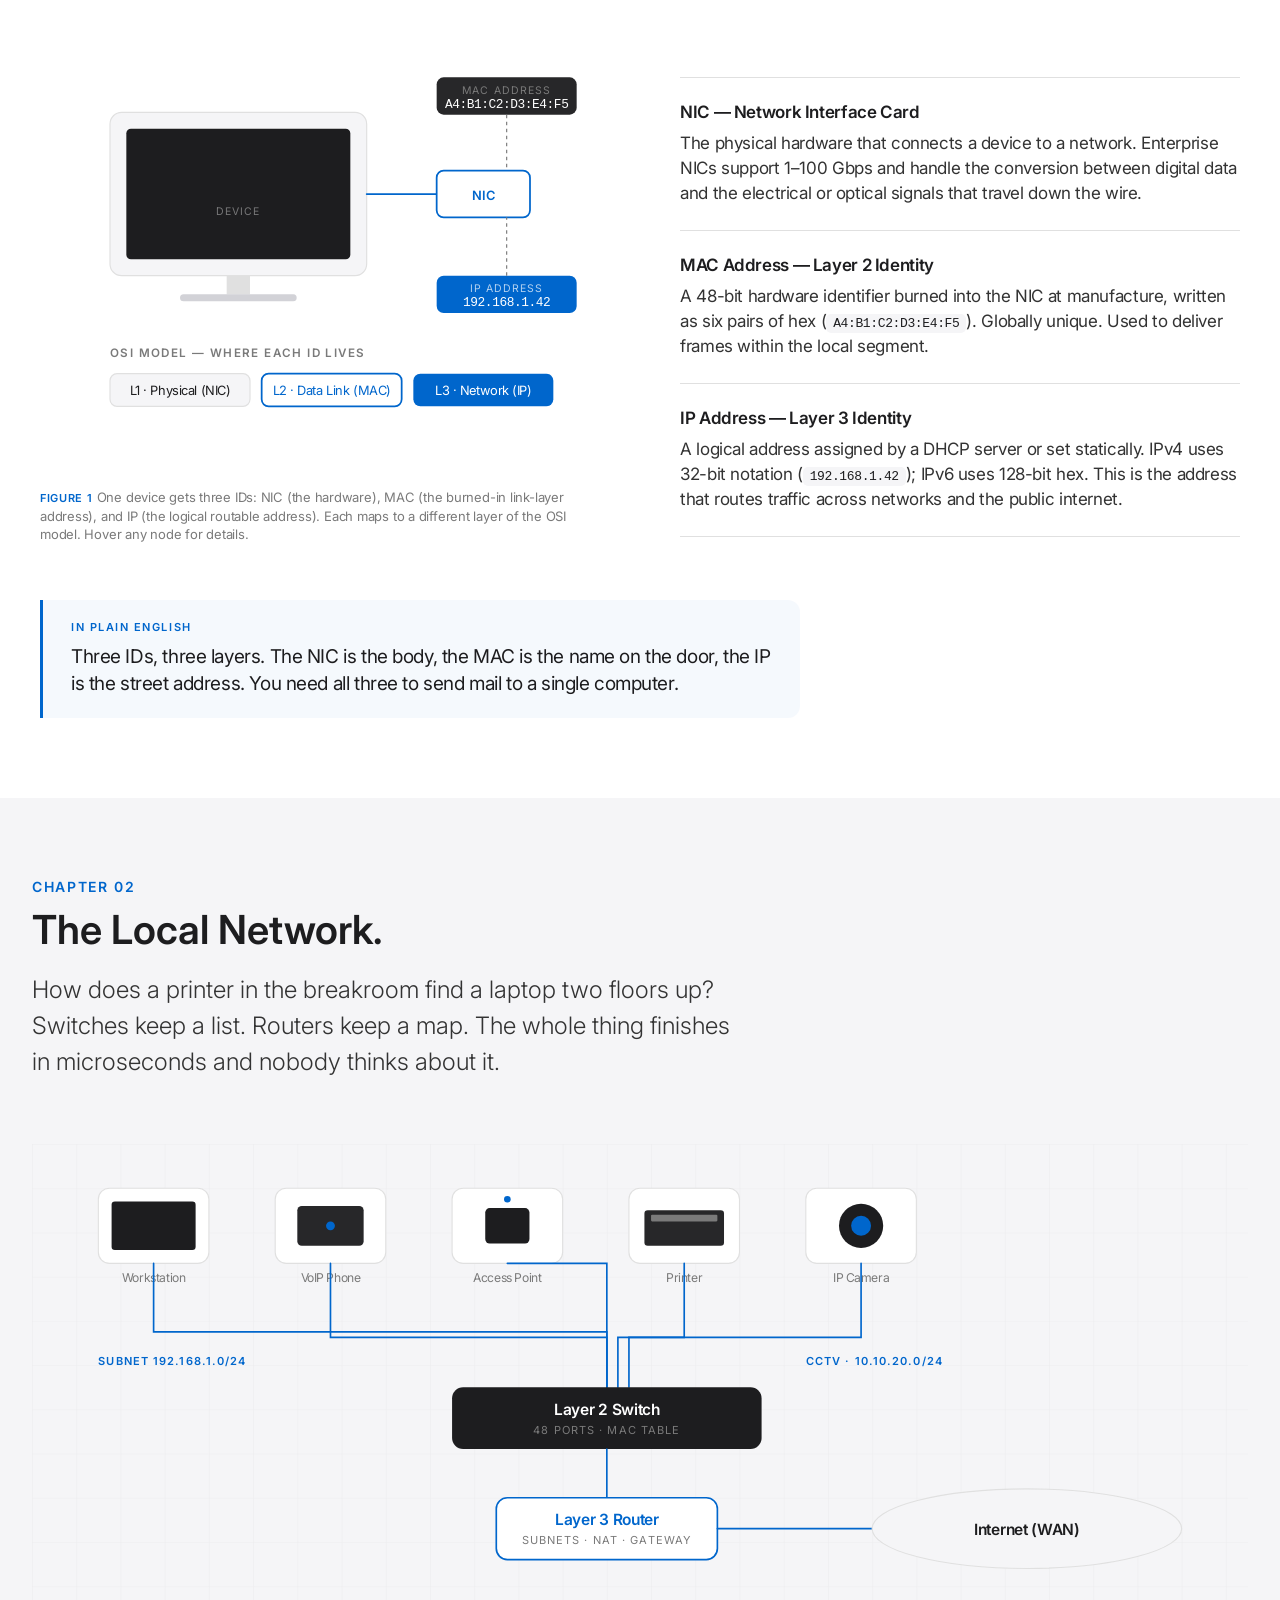
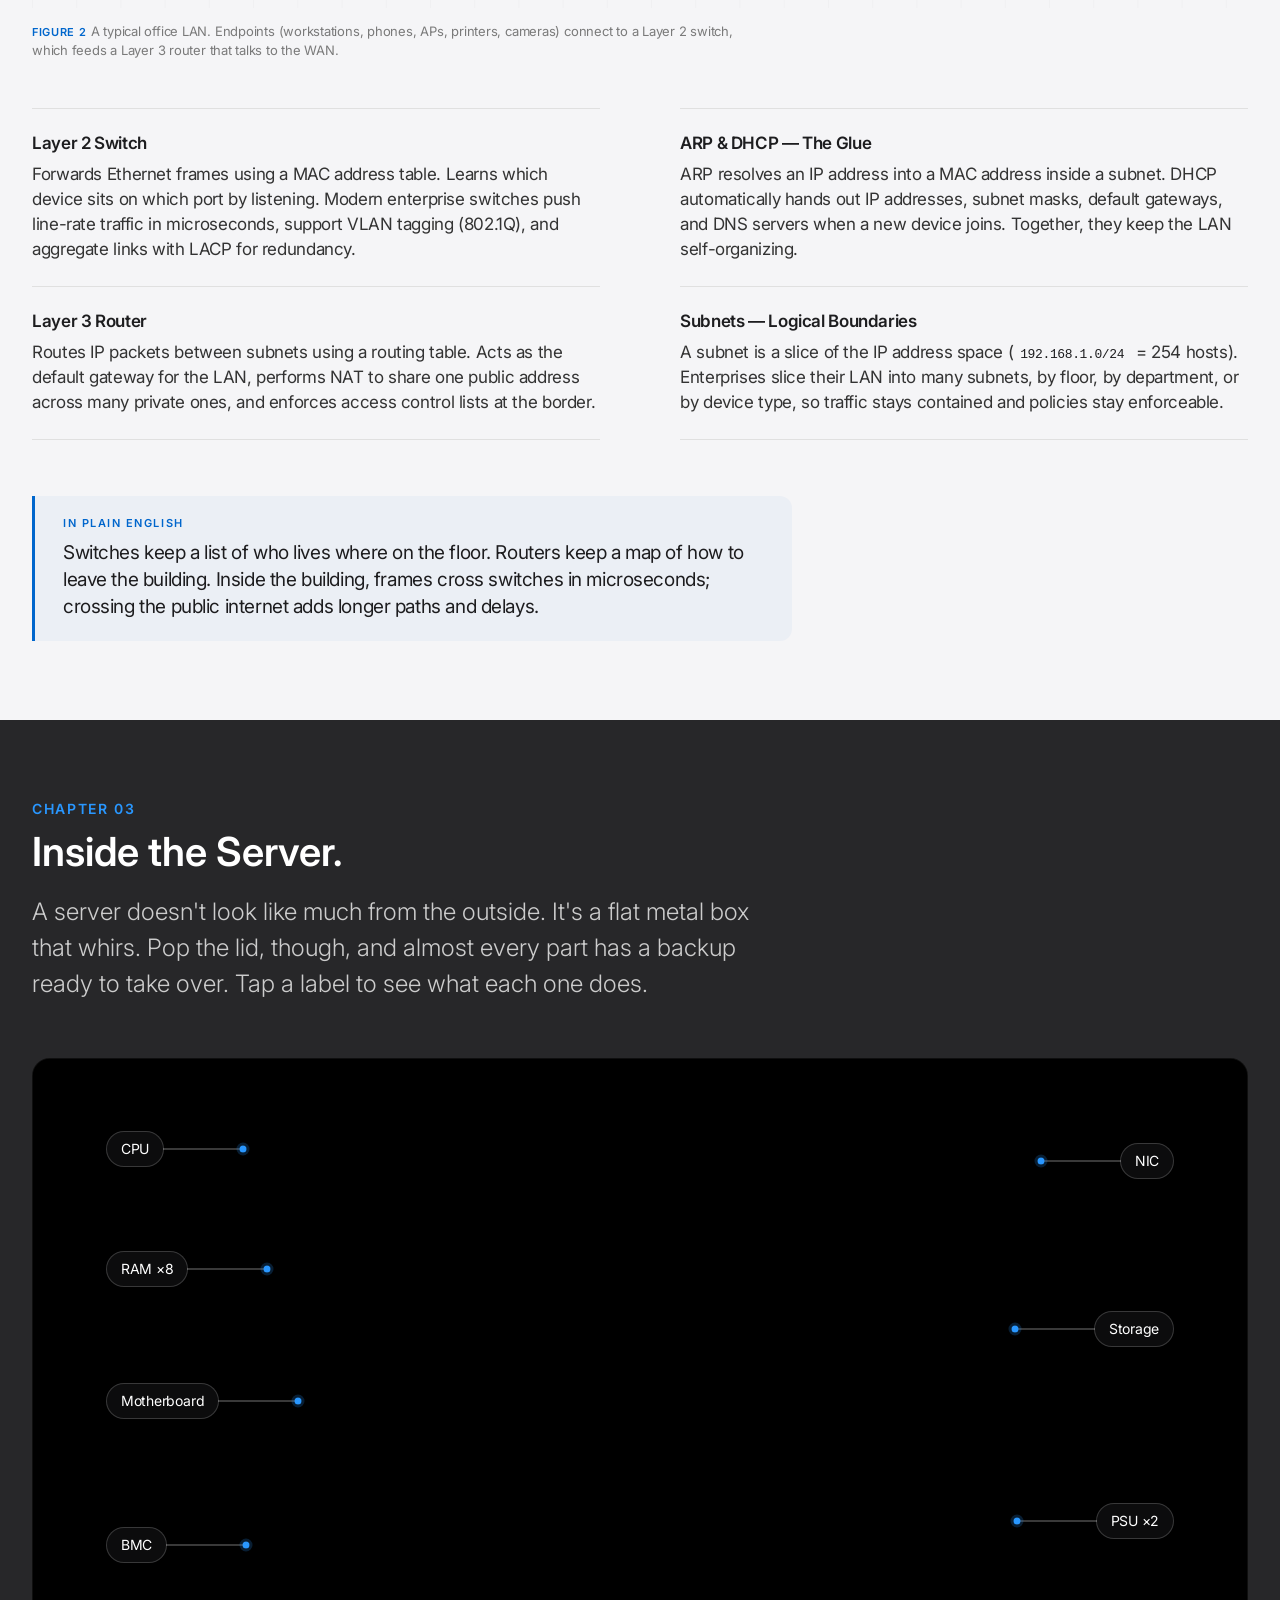
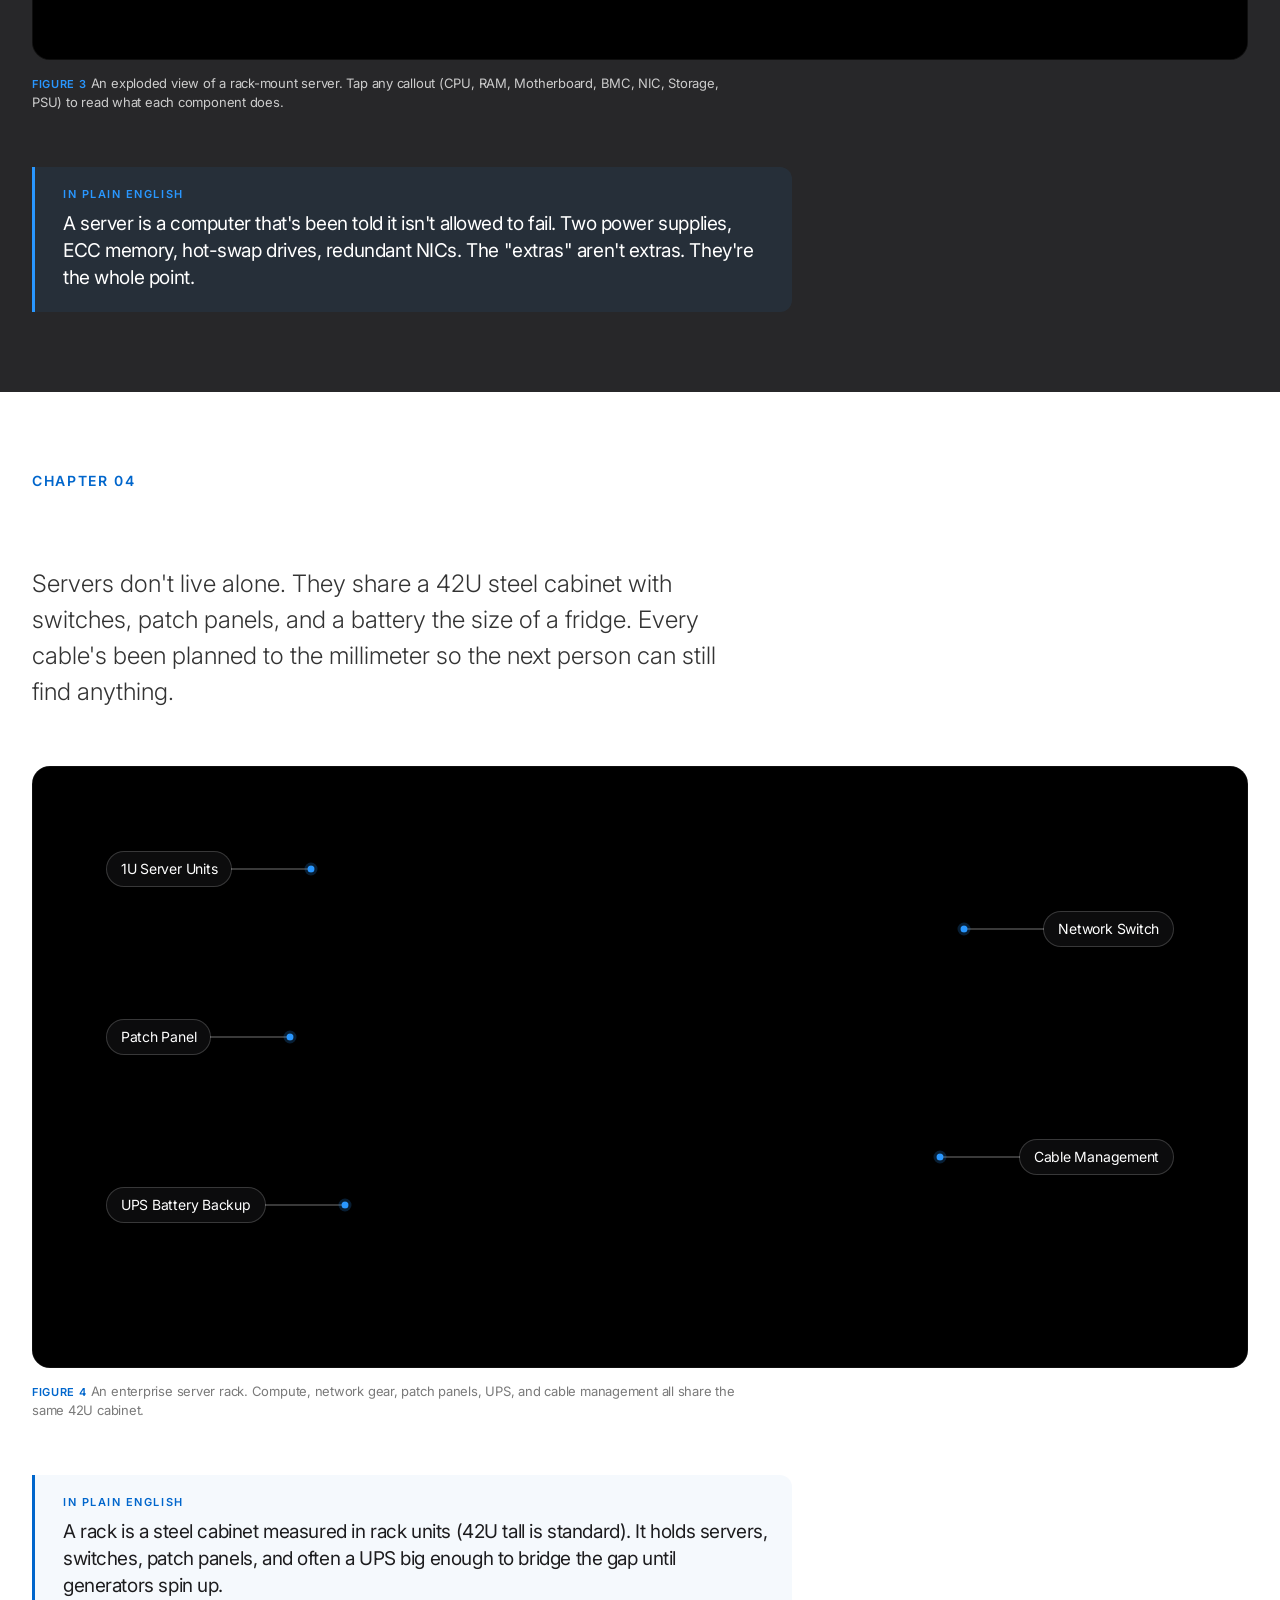
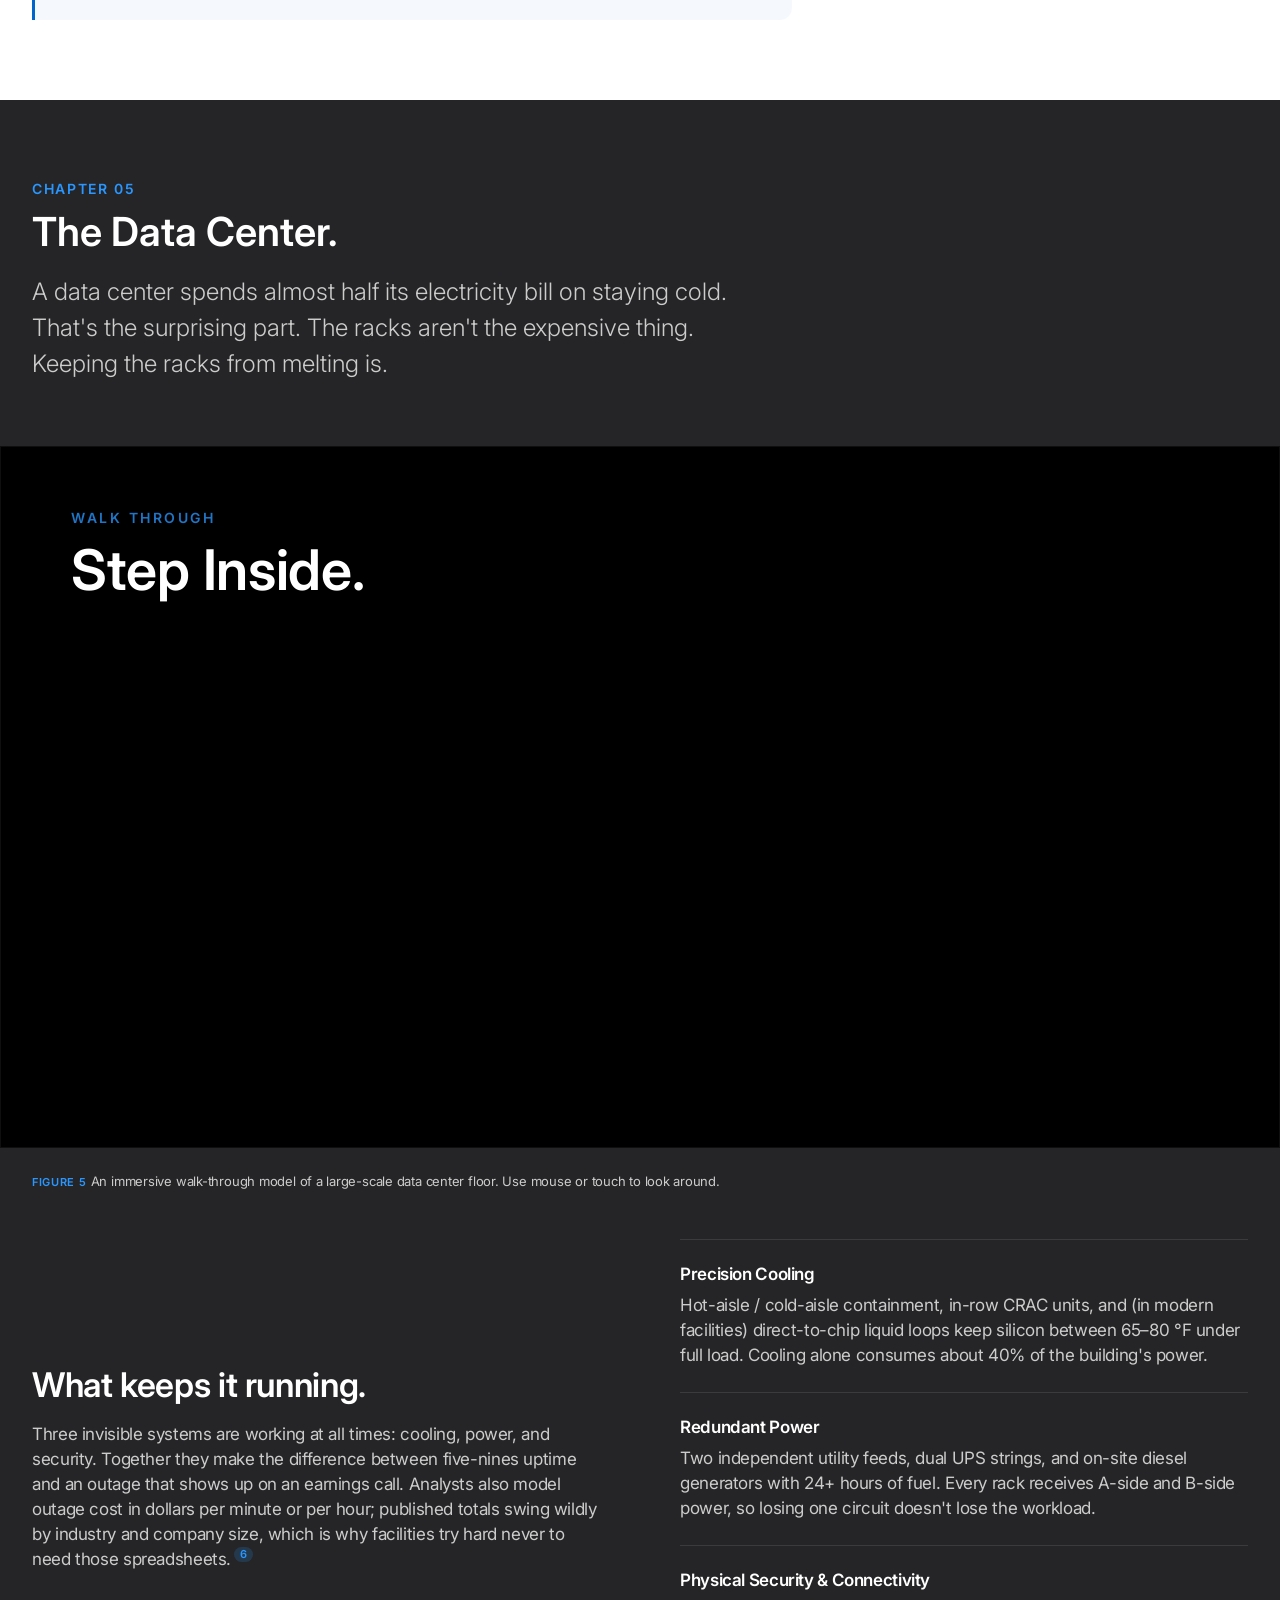
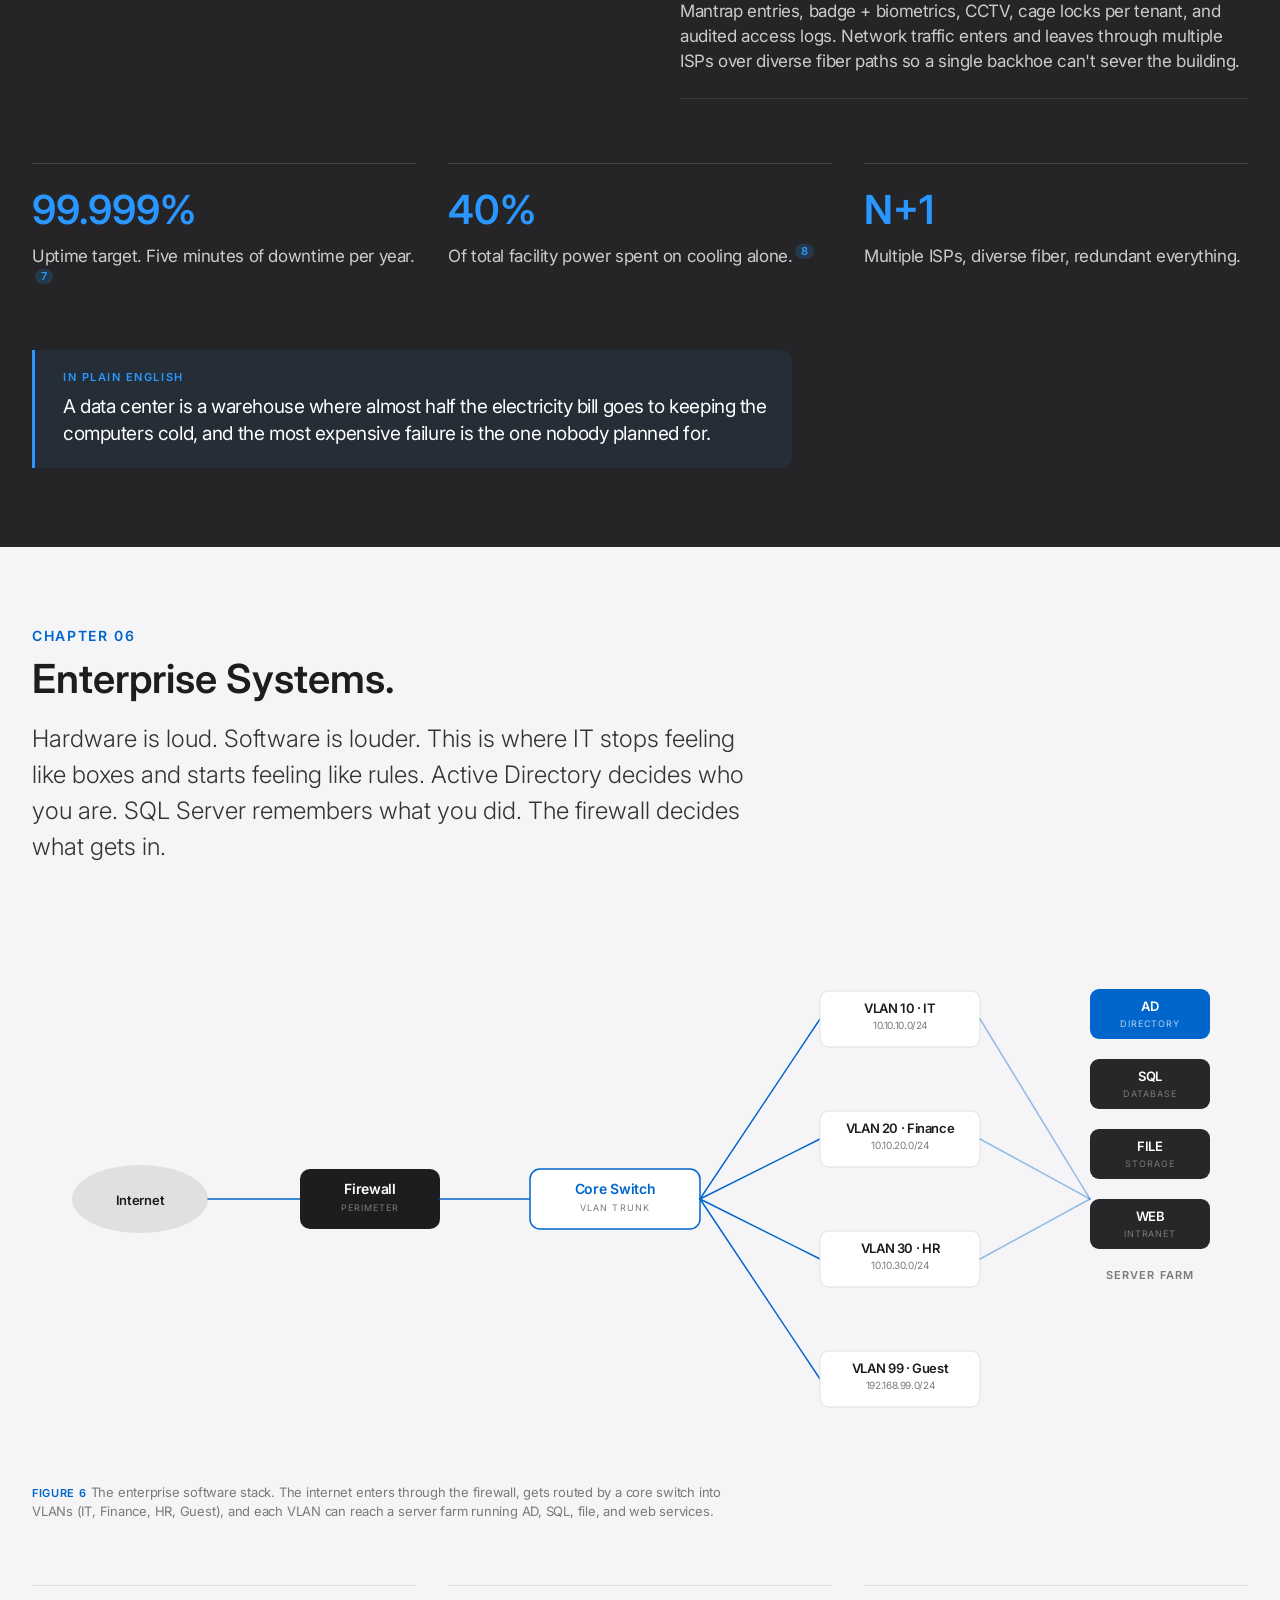
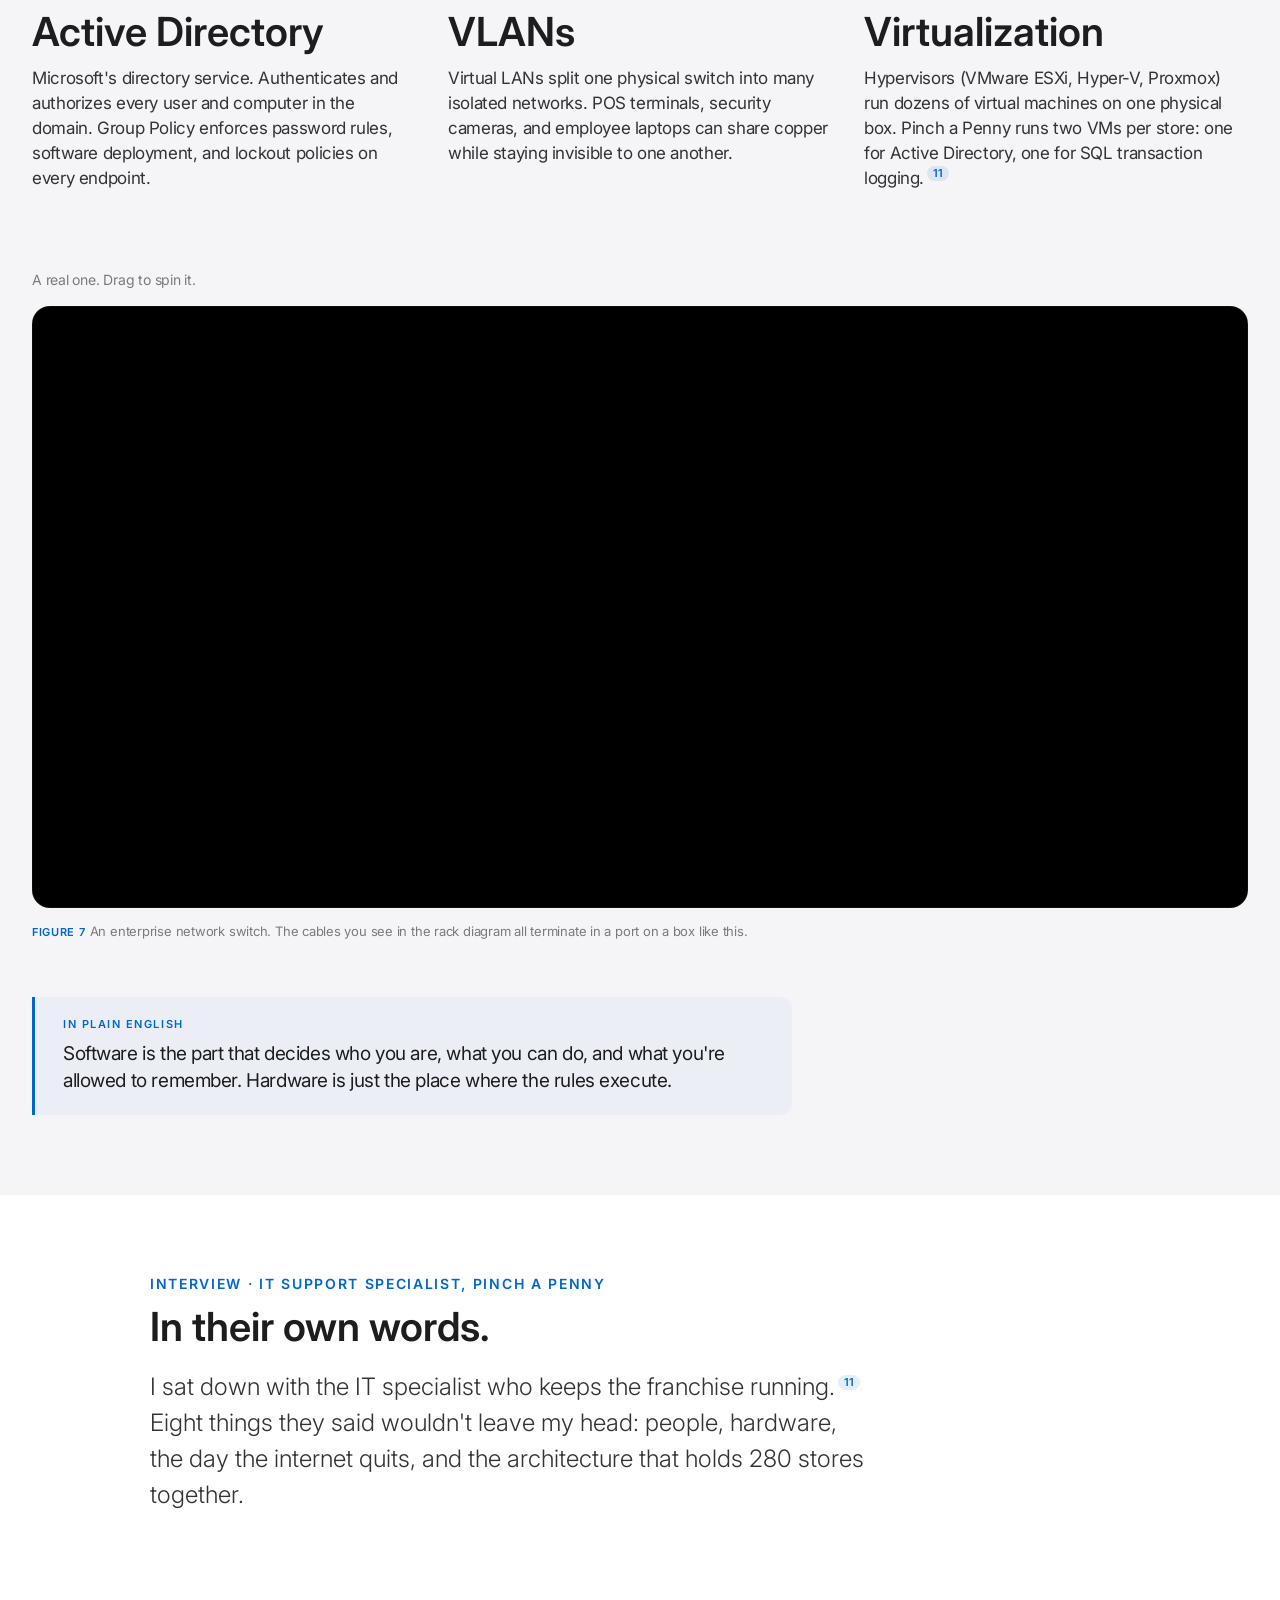
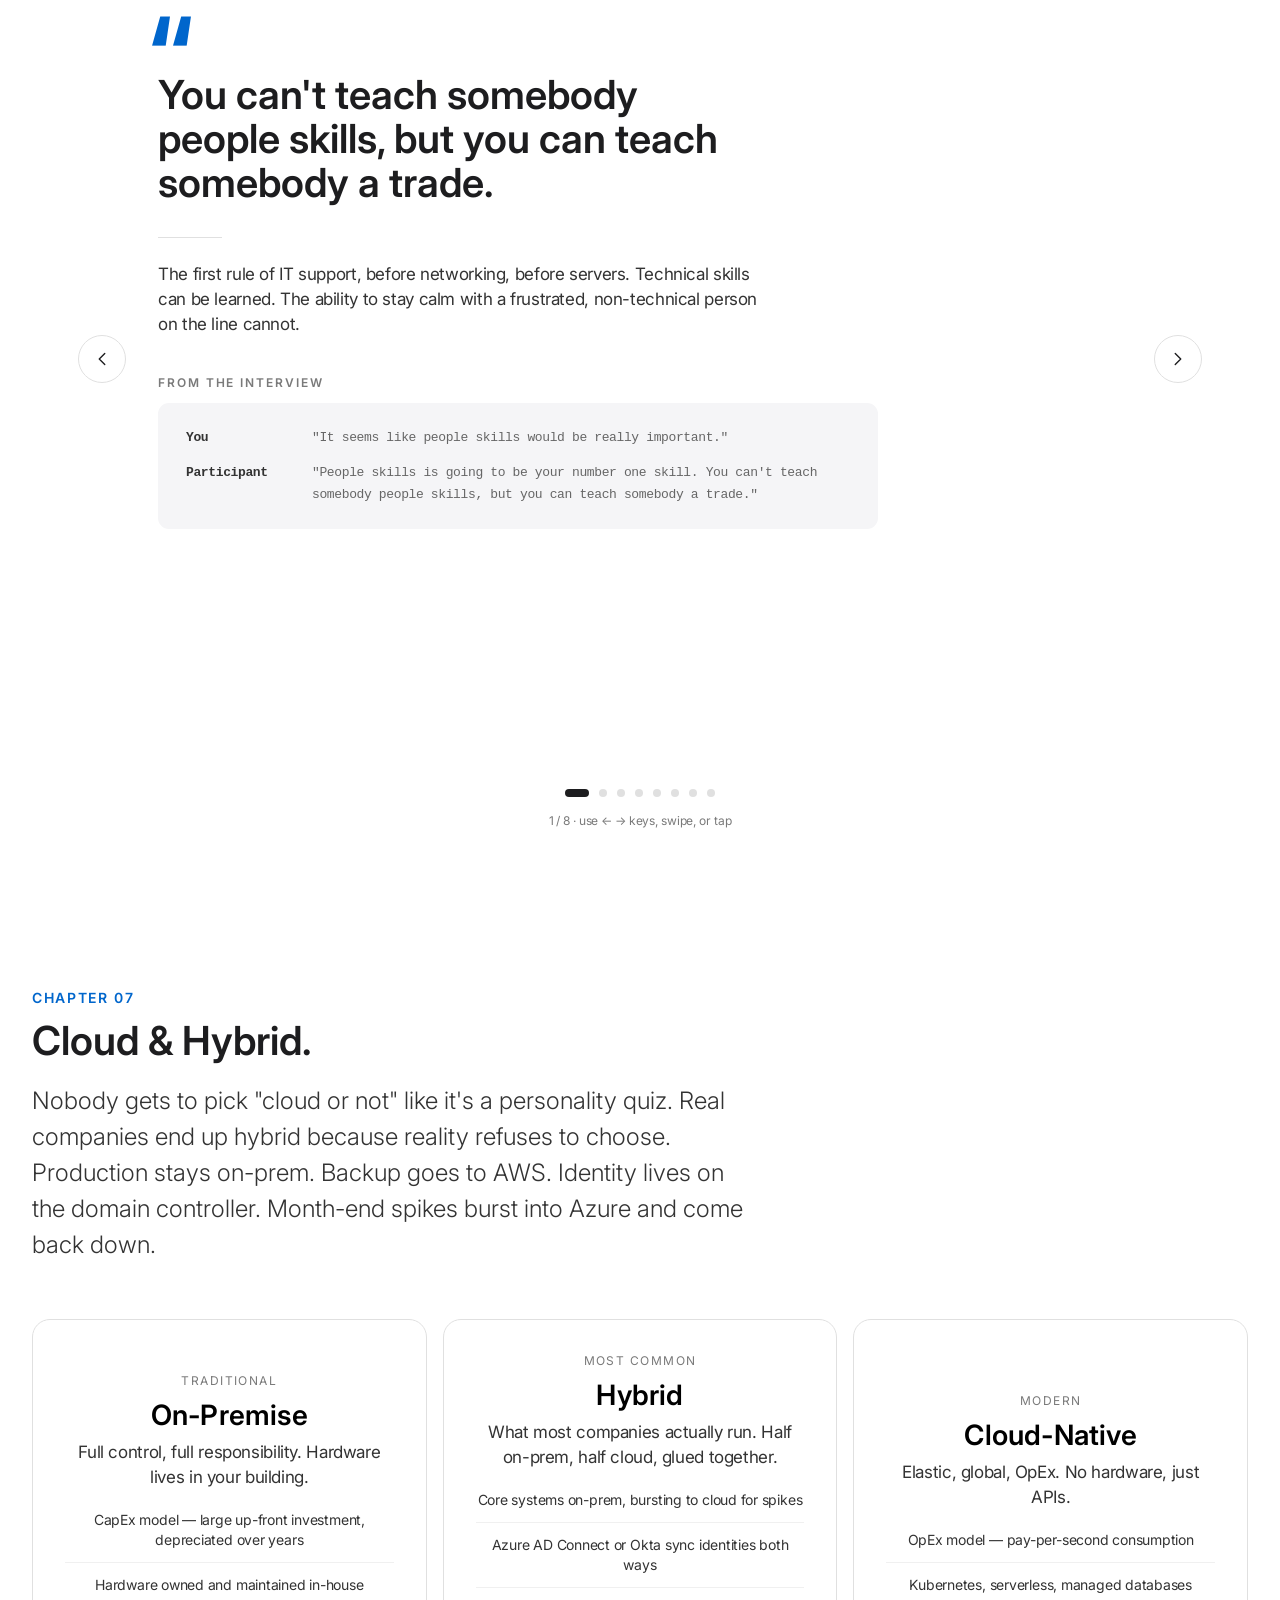
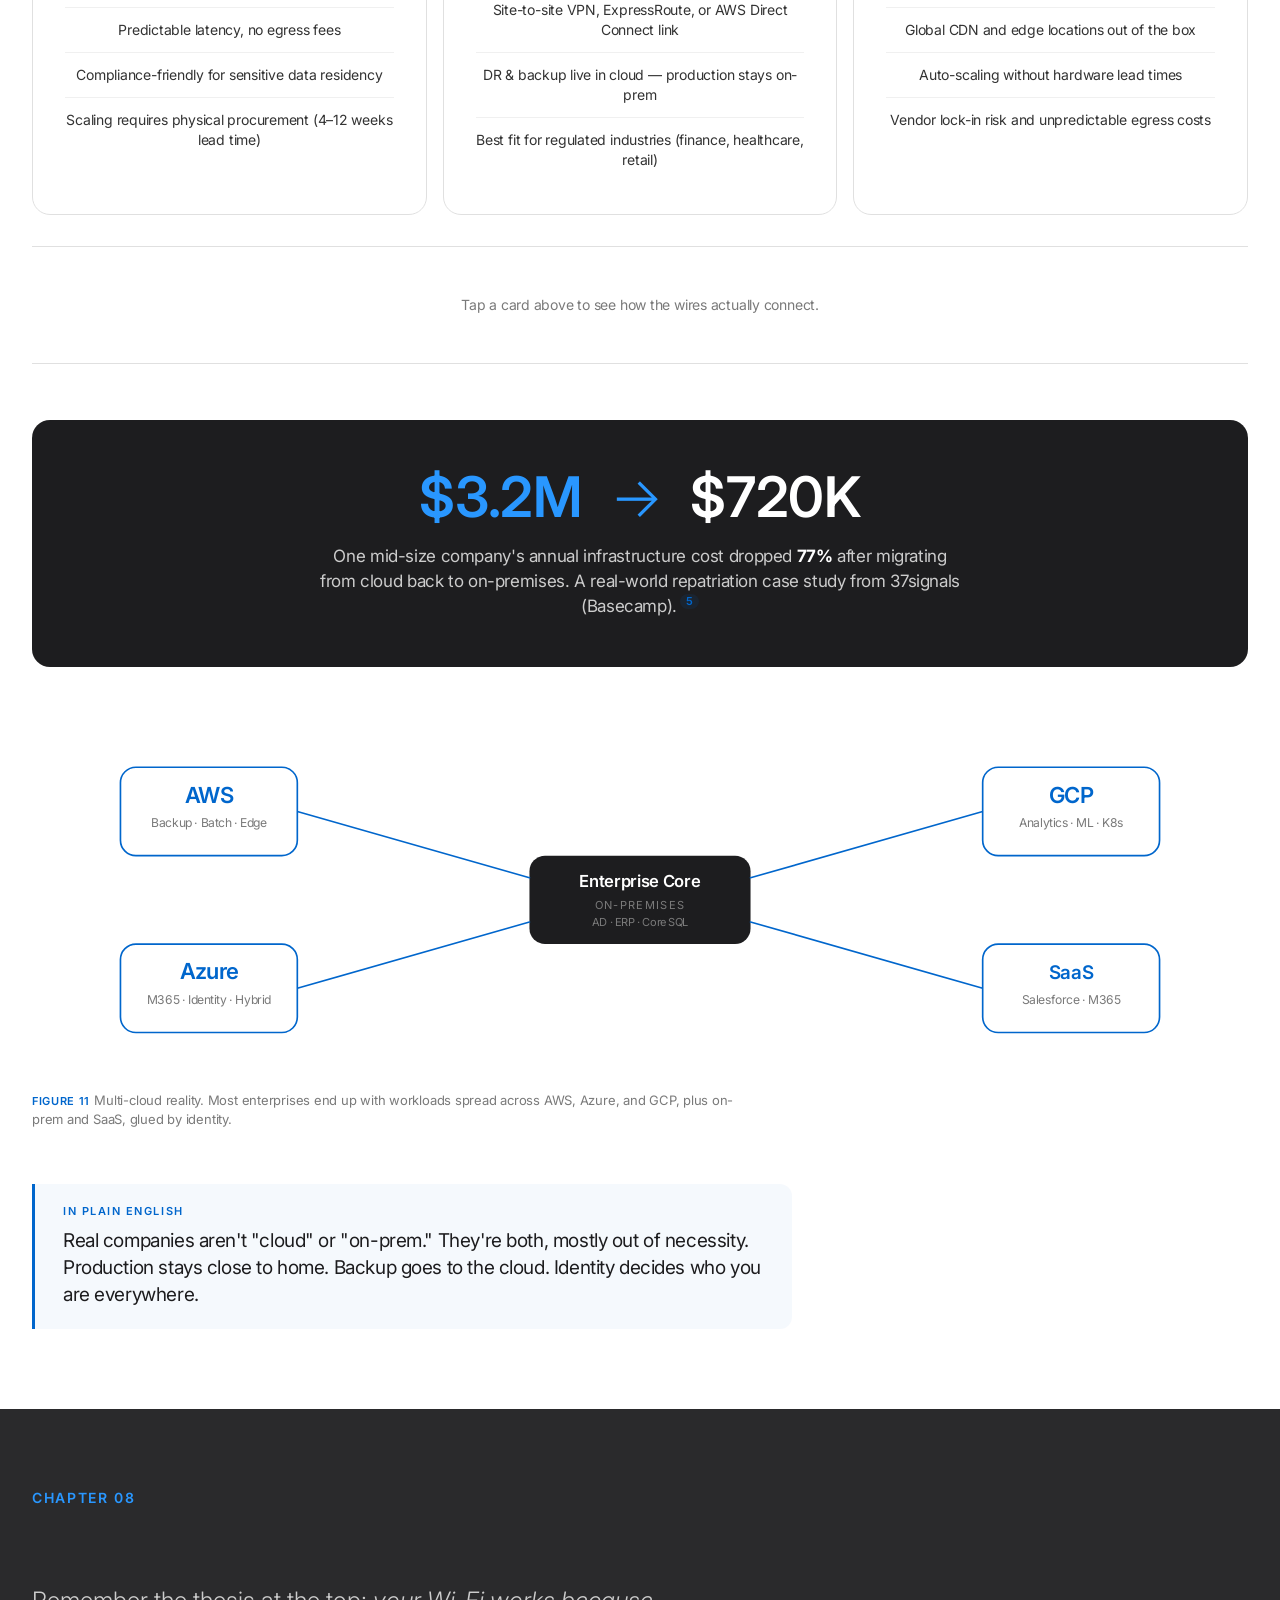
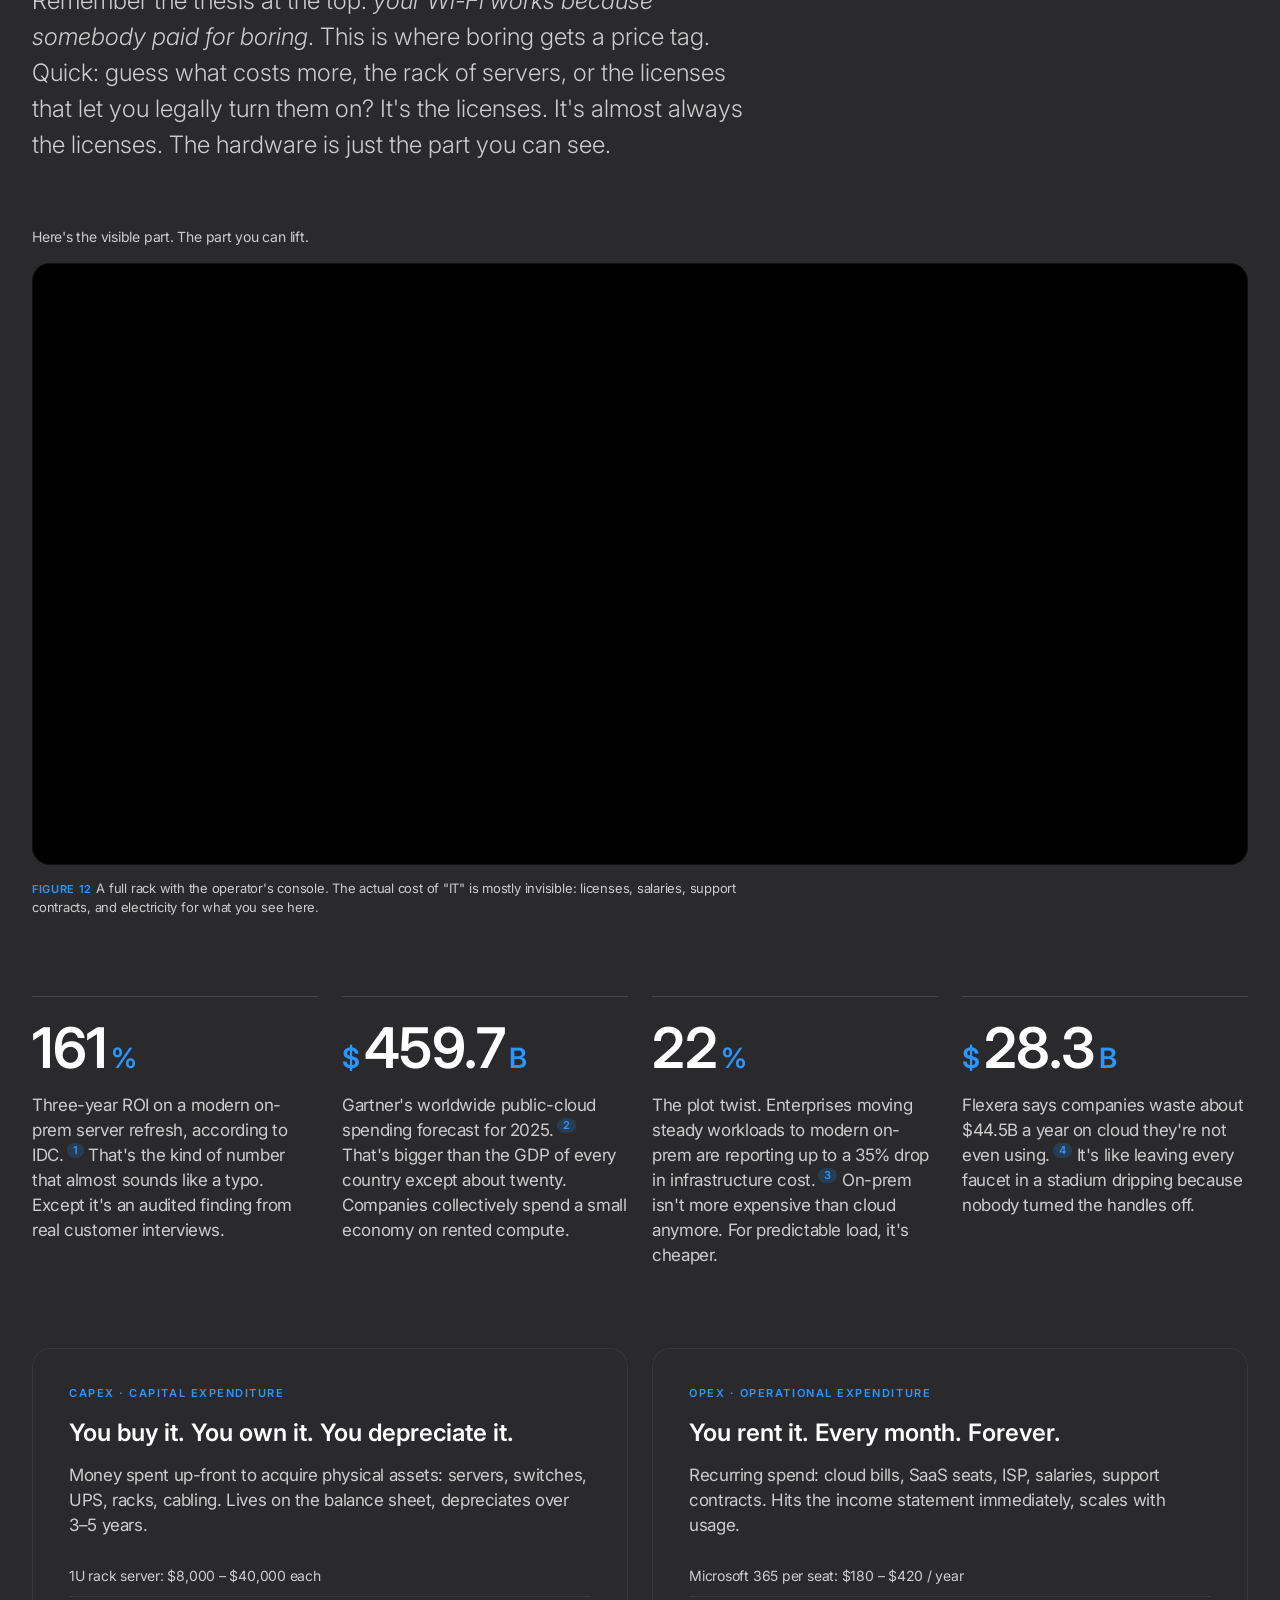
==== commit e59f79dd: "Add DESIGN.md and update index.html" ====
--- a/index.html
+++ b/index.html
@@ -4,7 +4,7 @@
 <meta charset="UTF-8">
 <meta name="viewport" content="width=device-width, initial-scale=1, viewport-fit=cover">
 <meta name="theme-color" content="#000000">
-<meta name="description" content="The internet isn't magic. It's infrastructure: boxes, cables, and people staying calm during outages. A walk from one laptop to a hyperscale data center.">
+<meta name="description" content="The internet isn't magic. It's infrastructure: boxes, cables, and people staying calm during outages. A walk from one laptop to a large-scale data center.">
 <title>How the World Stays Connected · Enterprise IT Infrastructure</title>
 
 <link rel="preconnect" href="https://fonts.googleapis.com">
@@ -711,6 +711,7 @@
   display: block;
   opacity: 1;
   transform: none;
+  min-height: min(420px, 70vh);
 }
 .cloud-diagram svg {
   width: 100%;
@@ -1473,7 +1474,7 @@
 .figure-caption strong {
   color: var(--primary);
   font-weight: 600;
-  margin-right: 6px;
+  margin-right: 0.4em;
   letter-spacing: 0.06em;
   text-transform: uppercase;
   font-size: 11px;
@@ -1542,7 +1543,7 @@
 
 <!-- Sticky chapter nav — appears once you scroll past the hero -->
 <nav class="chapter-nav" id="chapterNav" aria-label="Chapter navigation">
-  <a href="#top" class="brand">How the World Stays Connected</a>
+  <a href="#top" class="brand">Enterprise IT Infrastructure</a>
   <ol>
     <li><a class="link" href="#device" data-tier="0">01 · Device</a></li>
     <li><a class="link" href="#lan" data-tier="1">02 · LAN</a></li>
@@ -1584,7 +1585,7 @@
       <li>What a rack and a data center spend their power on, and why cooling costs more than compute.</li>
       <li>How enterprise software (Active Directory, SQL Server, virtualization, firewalls) turns hardware into rules.</li>
       <li>Why nobody really runs "all cloud" or "all on-prem" — and what hybrid actually looks like in a diagram.</li>
-      <li>How a 280-store franchise keeps the registers running when the internet drops, told in the IT specialist's own words.</li>
+      <li>How a 280-store franchise keeps the registers running when the internet drops, told in the specialist's own words.</li>
       <li>Where the real money goes, why licensing is the hidden tax, and how cloud waste reaches $44.5 billion a year.</li>
     </ol>
   </div>
@@ -1649,7 +1650,7 @@
             </g>
           </svg>
         </div>
-        <p class="figure-caption reveal d3" style="margin-top:14px"><strong>Figure 1</strong>One device gets three IDs: NIC (the hardware), MAC (a permanent name), and IP (a current address). Each lives on a different layer of the OSI model. Hover any node for details.</p>
+        <p class="figure-caption reveal d3" style="margin-top:14px"><strong>Figure 1</strong>One device gets three IDs: NIC (the hardware), MAC (the burned-in link-layer address), and IP (the logical routable address). Each maps to a different layer of the OSI model. Hover any node for details.</p>
       </div>
 
       <div class="reveal d3">
@@ -1796,7 +1797,7 @@
 
     <p class="takeaway reveal d4">
       <span class="label">In plain English</span>
-      Switches keep a list of who lives where on the floor. Routers keep a map of how to leave the building. Together they finish a coast-to-coast trip in milliseconds.
+      Switches keep a list of who lives where on the floor. Routers keep a map of how to leave the building. Inside the building, frames cross switches in microseconds; crossing the public internet adds longer paths and delays.
     </p>
   </div>
 </section>
@@ -1884,7 +1885,7 @@
 
     <p class="takeaway reveal d4">
       <span class="label">In plain English</span>
-      A rack is a steel cabinet that organizes 42 computers, the wires between them, and a battery big enough to keep them all running until the generator wakes up.
+      A rack is a steel cabinet measured in rack units (42U tall is standard). It holds servers, switches, patch panels, and often a UPS big enough to bridge the gap until generators spin up.
     </p>
   </div>
 </section>
@@ -1915,11 +1916,11 @@
   </div>
 
   <div class="container wide" style="margin-top:24px">
-    <p class="figure-caption reveal d3" style="margin-top:0; margin-bottom:48px"><strong>Figure 5</strong>An immersive walk-through of a hyperscale data center. Use mouse or touch to look around the facility floor.</p>
+    <p class="figure-caption reveal d3" style="margin-top:0; margin-bottom:48px"><strong>Figure 5</strong>An immersive walk-through model of a large-scale data center floor. Use mouse or touch to look around.</p>
     <div class="two-col">
       <div class="reveal d2">
         <h3 class="display-md">What keeps it running.</h3>
-        <p class="body-text on-dark" style="margin-top:16px">Three invisible systems are working at all times: cooling, power, and security. Together they make the difference between five-nines uptime and a seven-figure outage.<a class="cite" href="#src-6">6</a></p>
+        <p class="body-text on-dark" style="margin-top:16px">Three invisible systems are working at all times: cooling, power, and security. Together they make the difference between five-nines uptime and an outage that shows up on an earnings call. Analysts also model outage cost in dollars per minute or per hour; published totals swing wildly by industry and company size, which is why facilities try hard never to need those spreadsheets.<a class="cite" href="#src-6">6</a></p>
       </div>
       <div class="reveal d3">
         <div class="fact-list" style="margin-top:0">
@@ -1968,7 +1969,7 @@
   <div class="container wide">
     <p class="eyebrow reveal">Chapter 06</p>
     <h2 class="display-lg reveal d1" style="margin-top:12px">Enterprise Systems.</h2>
-    <p class="lead reveal d2" style="margin-top:20px">Hardware is loud. Software is louder. This is where IT stops feeling like boxes and starts feeling like rules. Active Directory decides who you are. SQL Server remembers what you did. The firewall decides what gets in.<a class="cite" href="#src-11">11</a></p>
+    <p class="lead reveal d2" style="margin-top:20px">Hardware is loud. Software is louder. This is where IT stops feeling like boxes and starts feeling like rules. Active Directory decides who you are. SQL Server remembers what you did. The firewall decides what gets in.</p>
 
     <div class="diagram-wrap reveal d3" style="margin-top:64px">
       <svg viewBox="0 0 1200 540" xmlns="http://www.w3.org/2000/svg" aria-label="Enterprise systems diagram">
@@ -2098,8 +2099,8 @@
 <section class="section" id="interview" aria-labelledby="interviewTitle">
   <div class="container narrow">
     <p class="eyebrow reveal">Interview · IT Support Specialist, Pinch a Penny</p>
-    <h2 id="interviewTitle" class="display-lg reveal d1" style="margin-top:12px">In his own words.</h2>
-    <p class="lead reveal d2" style="margin-top:20px">I sat down with the IT specialist who keeps the franchise running.<a class="cite" href="#src-11">11</a> Eight things he said wouldn't leave my head: about people, hardware, the day the internet quits, and the architecture that holds 280 stores together.</p>
+    <h2 id="interviewTitle" class="display-lg reveal d1" style="margin-top:12px">In their own words.</h2>
+    <p class="lead reveal d2" style="margin-top:20px">I sat down with the IT specialist who keeps the franchise running.<a class="cite" href="#src-11">11</a> Eight things they said wouldn't leave my head: people, hardware, the day the internet quits, and the architecture that holds 280 stores together.</p>
 
     <div class="interview-carousel reveal d3"
          id="interviewCarousel"
@@ -2250,7 +2251,7 @@
   <div class="container wide">
     <p class="eyebrow reveal">Chapter 07</p>
     <h2 class="display-lg reveal d1" style="margin-top:12px">Cloud & Hybrid.</h2>
-    <p class="lead reveal d2" style="margin-top:20px">Nobody gets to pick "cloud or not" like it's a personality quiz. Real companies end up hybrid because reality refuses to choose. Production stays on-prem. Backup goes to AWS. Identity lives on the domain controller. Month-end spikes burst into Azure and come back down.<a class="cite" href="#src-3">3</a></p>
+    <p class="lead reveal d2" style="margin-top:20px">Nobody gets to pick "cloud or not" like it's a personality quiz. Real companies end up hybrid because reality refuses to choose. Production stays on-prem. Backup goes to AWS. Identity lives on the domain controller. Month-end spikes burst into Azure and come back down.</p>
 
     <div class="cloud-grid reveal d3" id="cloudGrid" role="tablist" aria-label="Infrastructure model comparison">
       <button type="button" class="cloud-col" data-col="onprem" role="tab" aria-selected="false">
@@ -2516,7 +2517,7 @@
       </div>
       <div class="counter reveal d2">
         <div class="num" data-counter='{"pre":"$","end":723.4,"decimals":1,"suffix":"B"}'>$0B</div>
-        <div class="lbl">Gartner's worldwide cloud spending forecast for the year.<a class="cite" href="#src-2">2</a> That's bigger than the GDP of every country except about twenty. Companies collectively spend a small economy on rented compute.</div>
+        <div class="lbl">Gartner's worldwide public-cloud spending forecast for 2025.<a class="cite" href="#src-2">2</a> That's bigger than the GDP of every country except about twenty. Companies collectively spend a small economy on rented compute.</div>
       </div>
       <div class="counter reveal d3">
         <div class="num" data-counter='{"end":35,"suffix":"%"}'>0%</div>
@@ -2582,7 +2583,7 @@
 
     <div class="methodology reveal d3" aria-labelledby="methodTitle">
       <h3 id="methodTitle">How this research was gathered</h3>
-      <p>This project combined two research streams. The first was secondary research: industry reports from IDC, Gartner, Forrester, Flexera, and the Uptime Institute, plus product documentation from Microsoft and Dell. Each quantitative claim on the site links to a numbered entry below.</p>
+      <p>This project combined two research streams. The first was secondary research: industry reports from IDC, Gartner, Forrester, Flexera, and the Uptime Institute, plus vendor documentation (Microsoft licensing; IDC study sponsored by Dell Technologies). Major numeric claims on the site link to a numbered entry below.</p>
       <p>The second stream was primary research: a recorded interview with a working IT support specialist who maintains infrastructure across 280+ retail locations, plus on-site observation of one store's network closet. The interview transcript powers the entire <a href="#interview">interview carousel</a>. Names and store numbers are anonymized to protect the participant.</p>
       <p>Where a published source could not be pinned to a specific page or PDF, the figure is presented as a range or removed. Numbers presented as exact (e.g. <em>$723.4&nbsp;B</em>) link directly to the press release or report containing that exact figure.</p>
     </div>
@@ -2651,13 +2652,13 @@
         <a href="https://world.hey.com/dhh/we-have-left-the-cloud-251760fb" target="_blank" rel="noopener">world.hey.com (We have left the cloud)</a>
       </li>
       <li id="src-6">
-        <strong>$5,600 per hour average enterprise downtime cost</strong>
-        Gartner, widely cited downtime benchmark, originally published in their IT operations research and regularly republished by the Uptime Institute and ITIC's annual reliability survey.
+        <strong>Framework for estimating IT downtime cost</strong>
+        Gartner's Smarter With Gartner article explains how organizations estimate the financial hit from outages. Third-party summaries sometimes cite eye-catching averages (often quoted per minute and frequently outdated within a few years). Treat any single number as illustrative unless you've modeled it for your own revenue and recovery time.
         <a href="https://www.gartner.com/smarterwithgartner/the-cost-of-downtime" target="_blank" rel="noopener">gartner.com (cost of downtime)</a>
       </li>
       <li id="src-7">
-        <strong>Five-nines uptime = 99.999% / ~5.26 minutes per year of downtime</strong>
-        Uptime Institute, <em>Tier Standard: Topology</em>. The "Tier IV" data-center classification target.
+        <strong>Five-nines availability (99.999%) and ~5.26 minutes of downtime per year</strong>
+        The ~5.26 minute figure is arithmetic from the percentage (allowed downtime per calendar year). Facility design benchmarks such as Uptime Institute Tier classifications describe fault tolerance and redundancy goals; see <em>Tier Standard: Topology</em> for how Tier IV facilities are defined.
         <a href="https://uptimeinstitute.com/tiers" target="_blank" rel="noopener">uptimeinstitute.com (Tier Standard)</a>
       </li>
       <li id="src-8">
